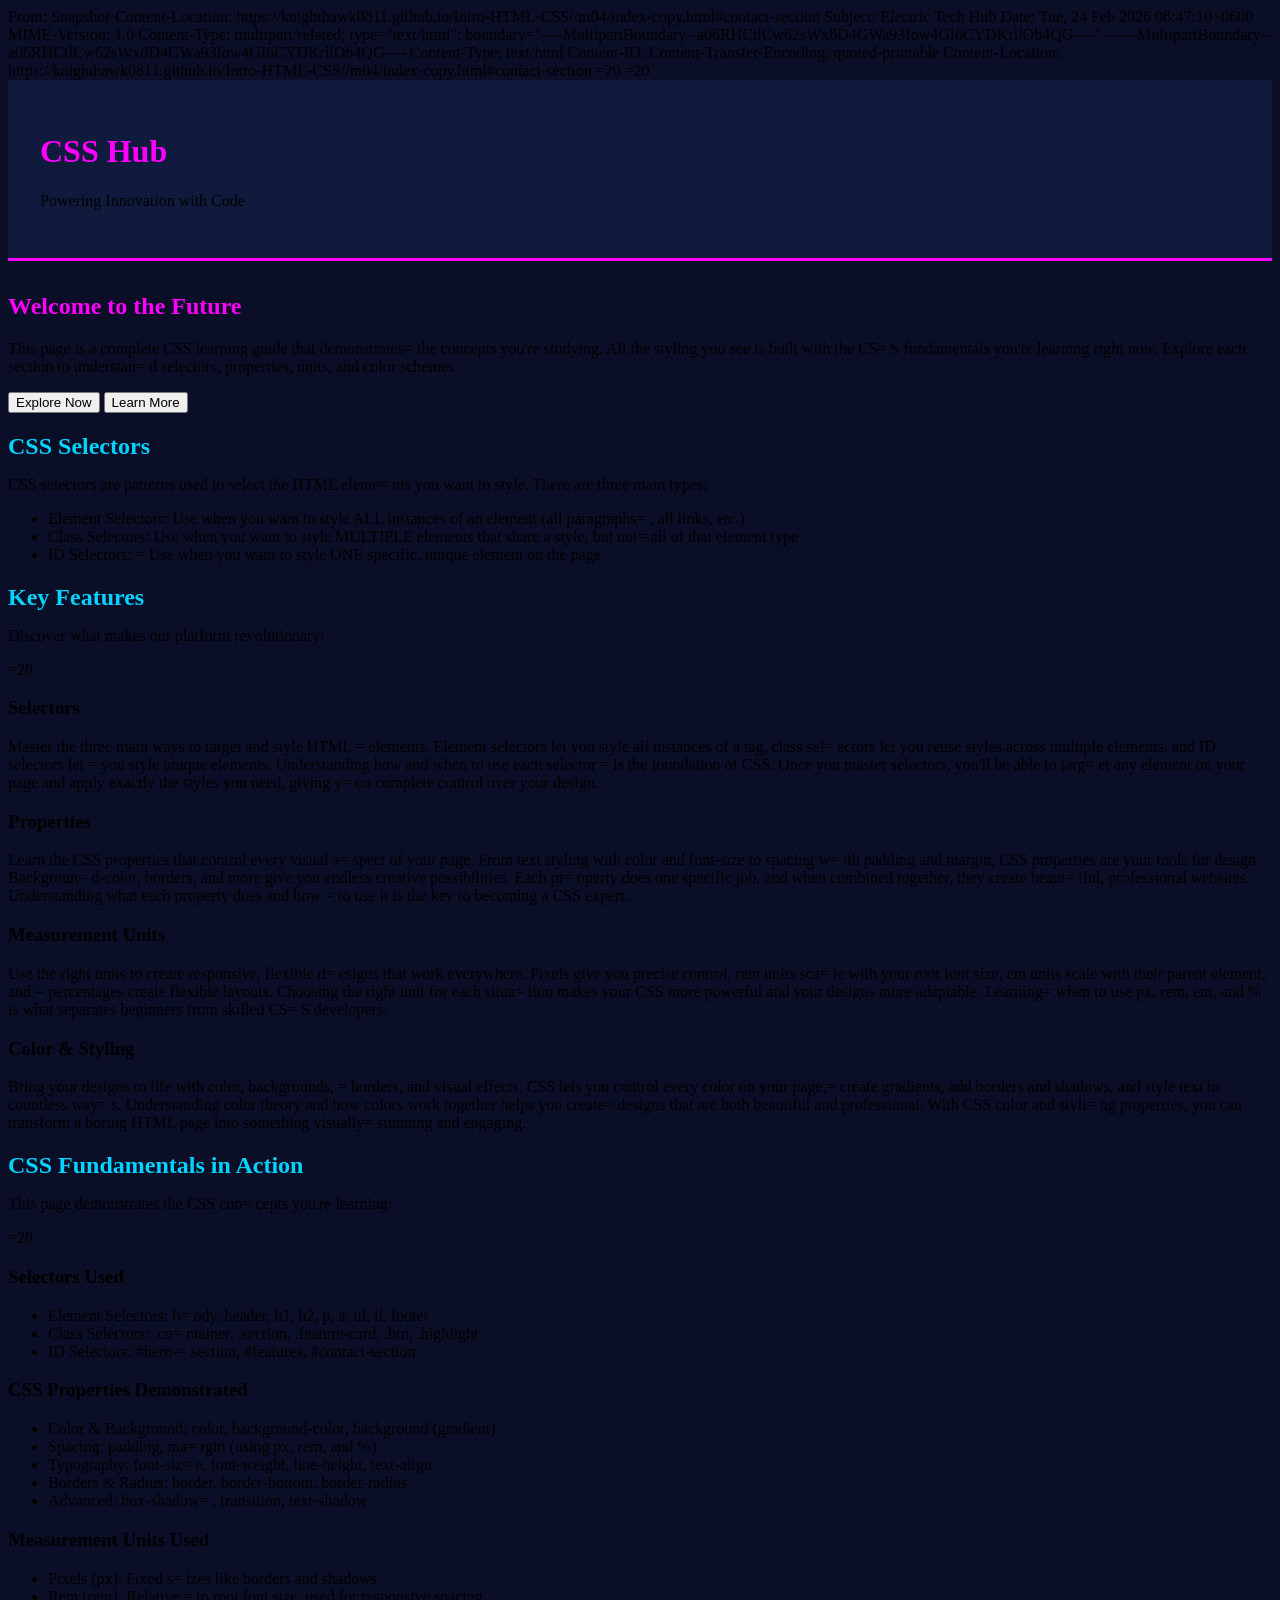
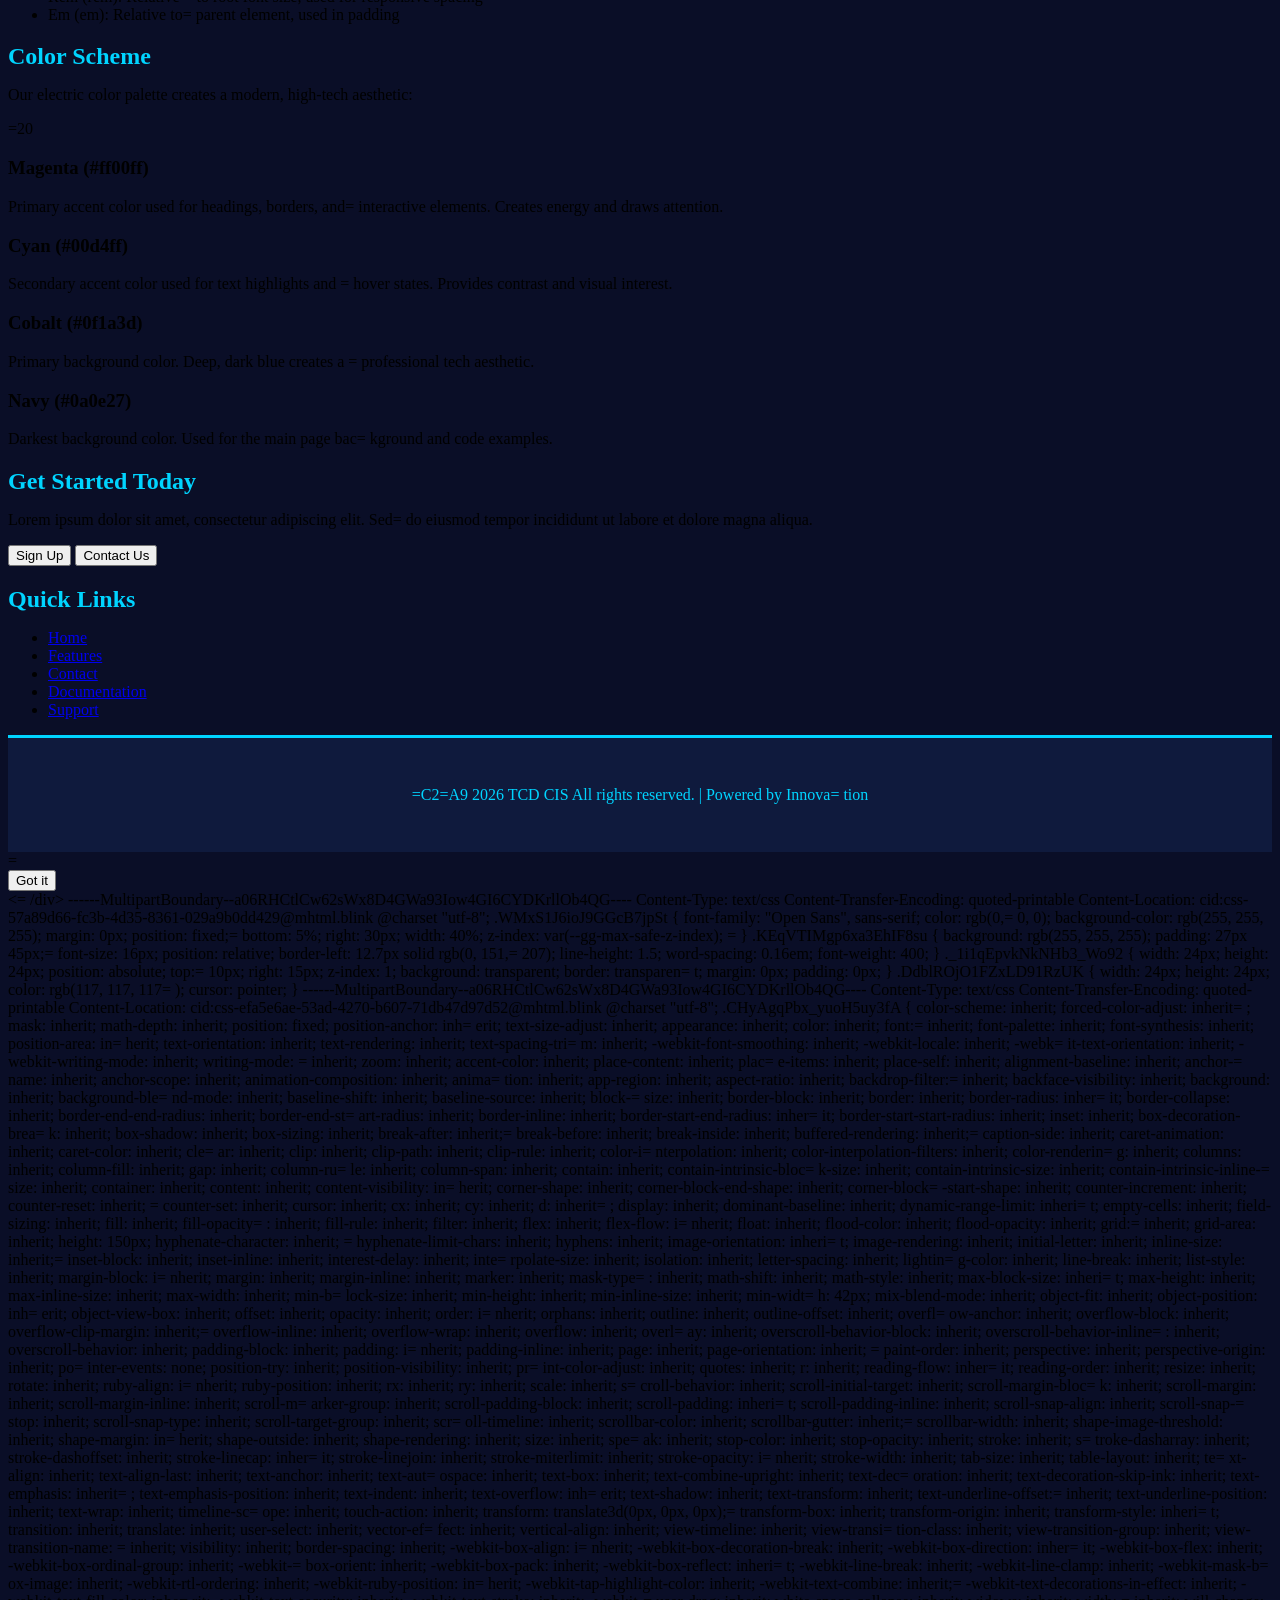
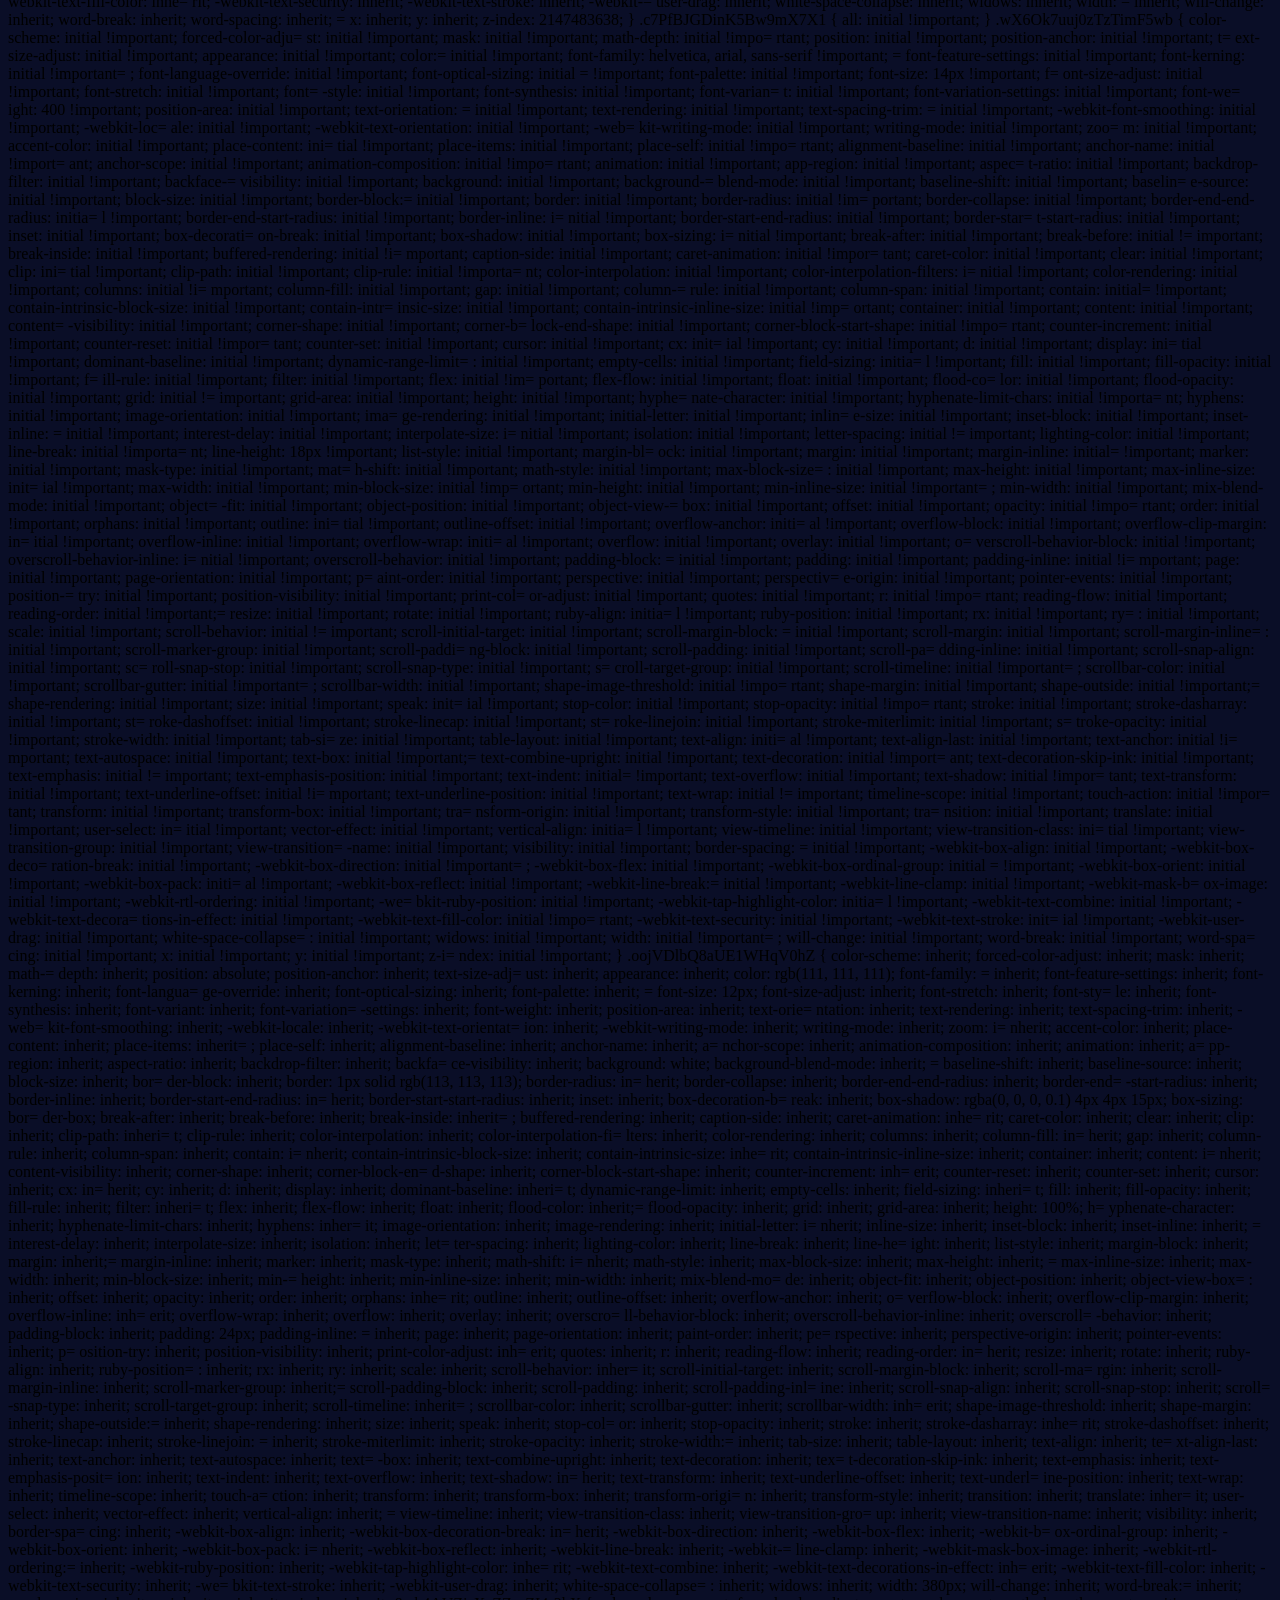
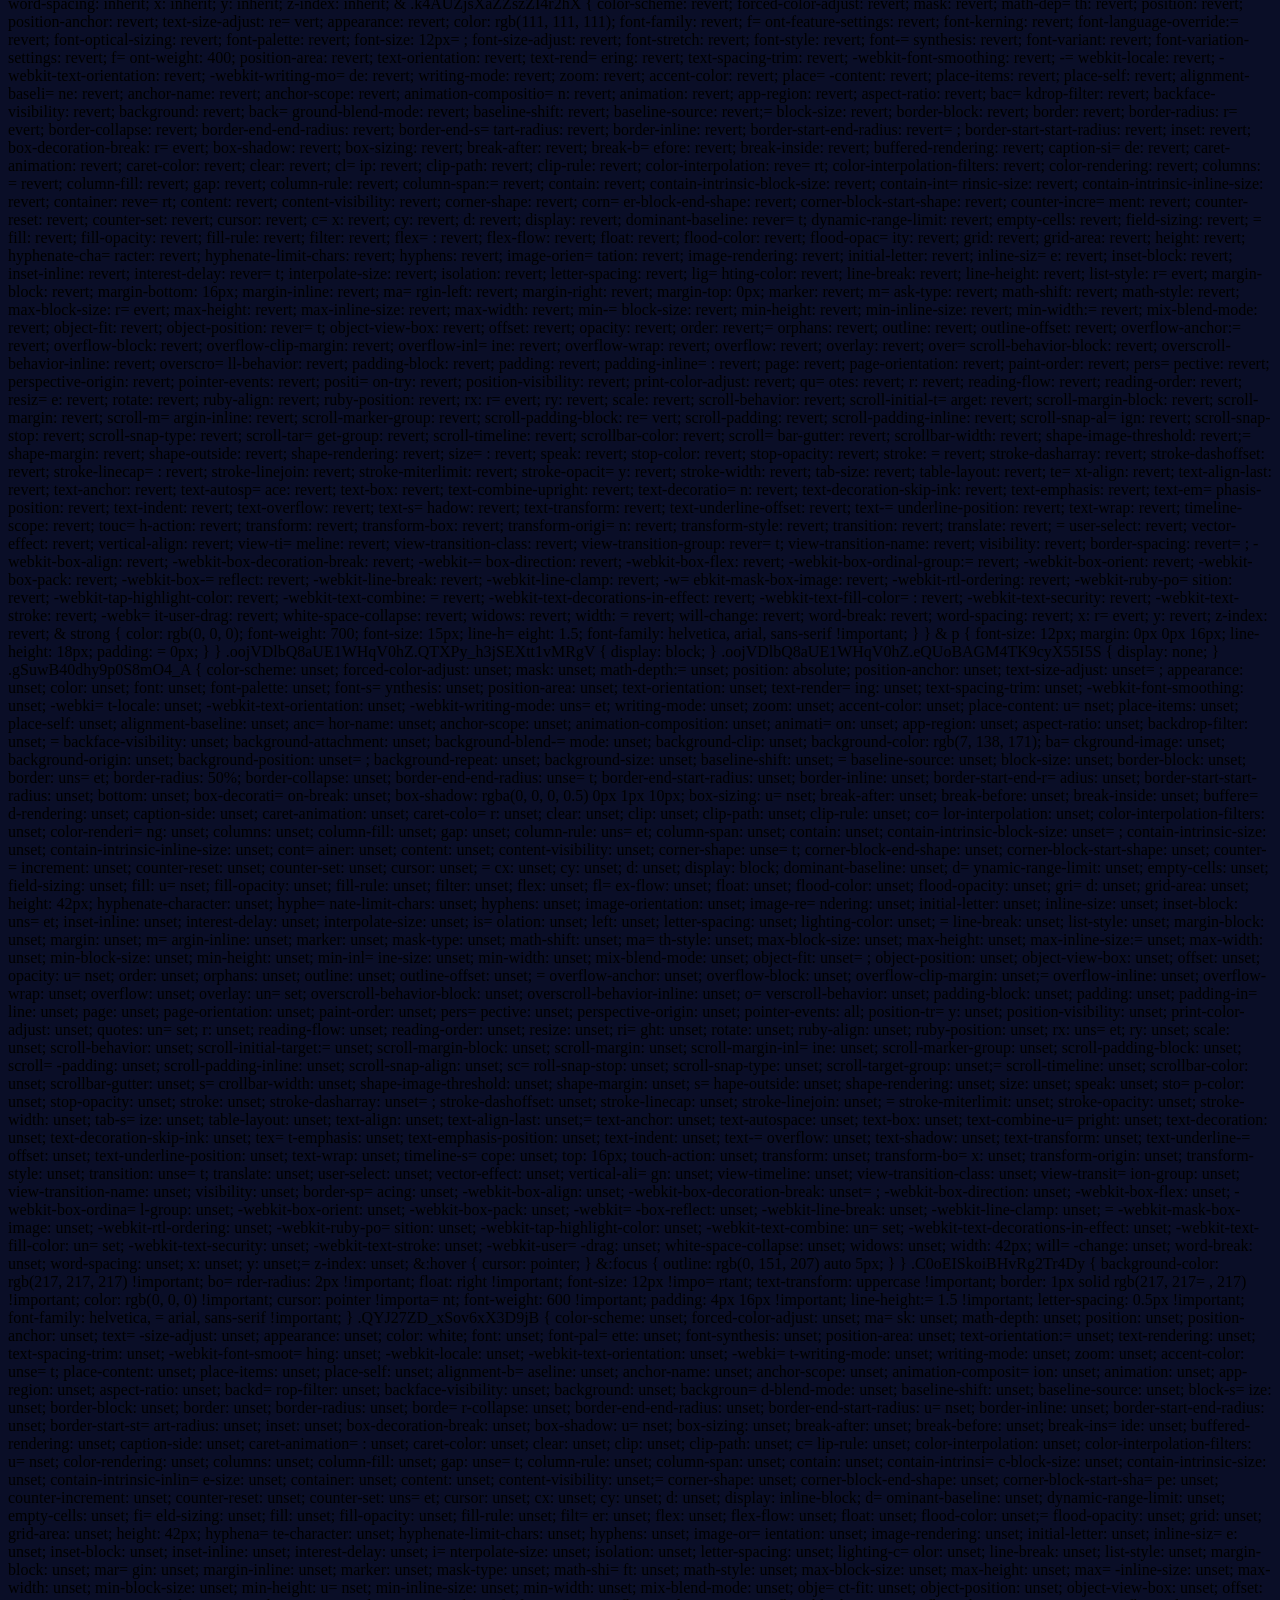
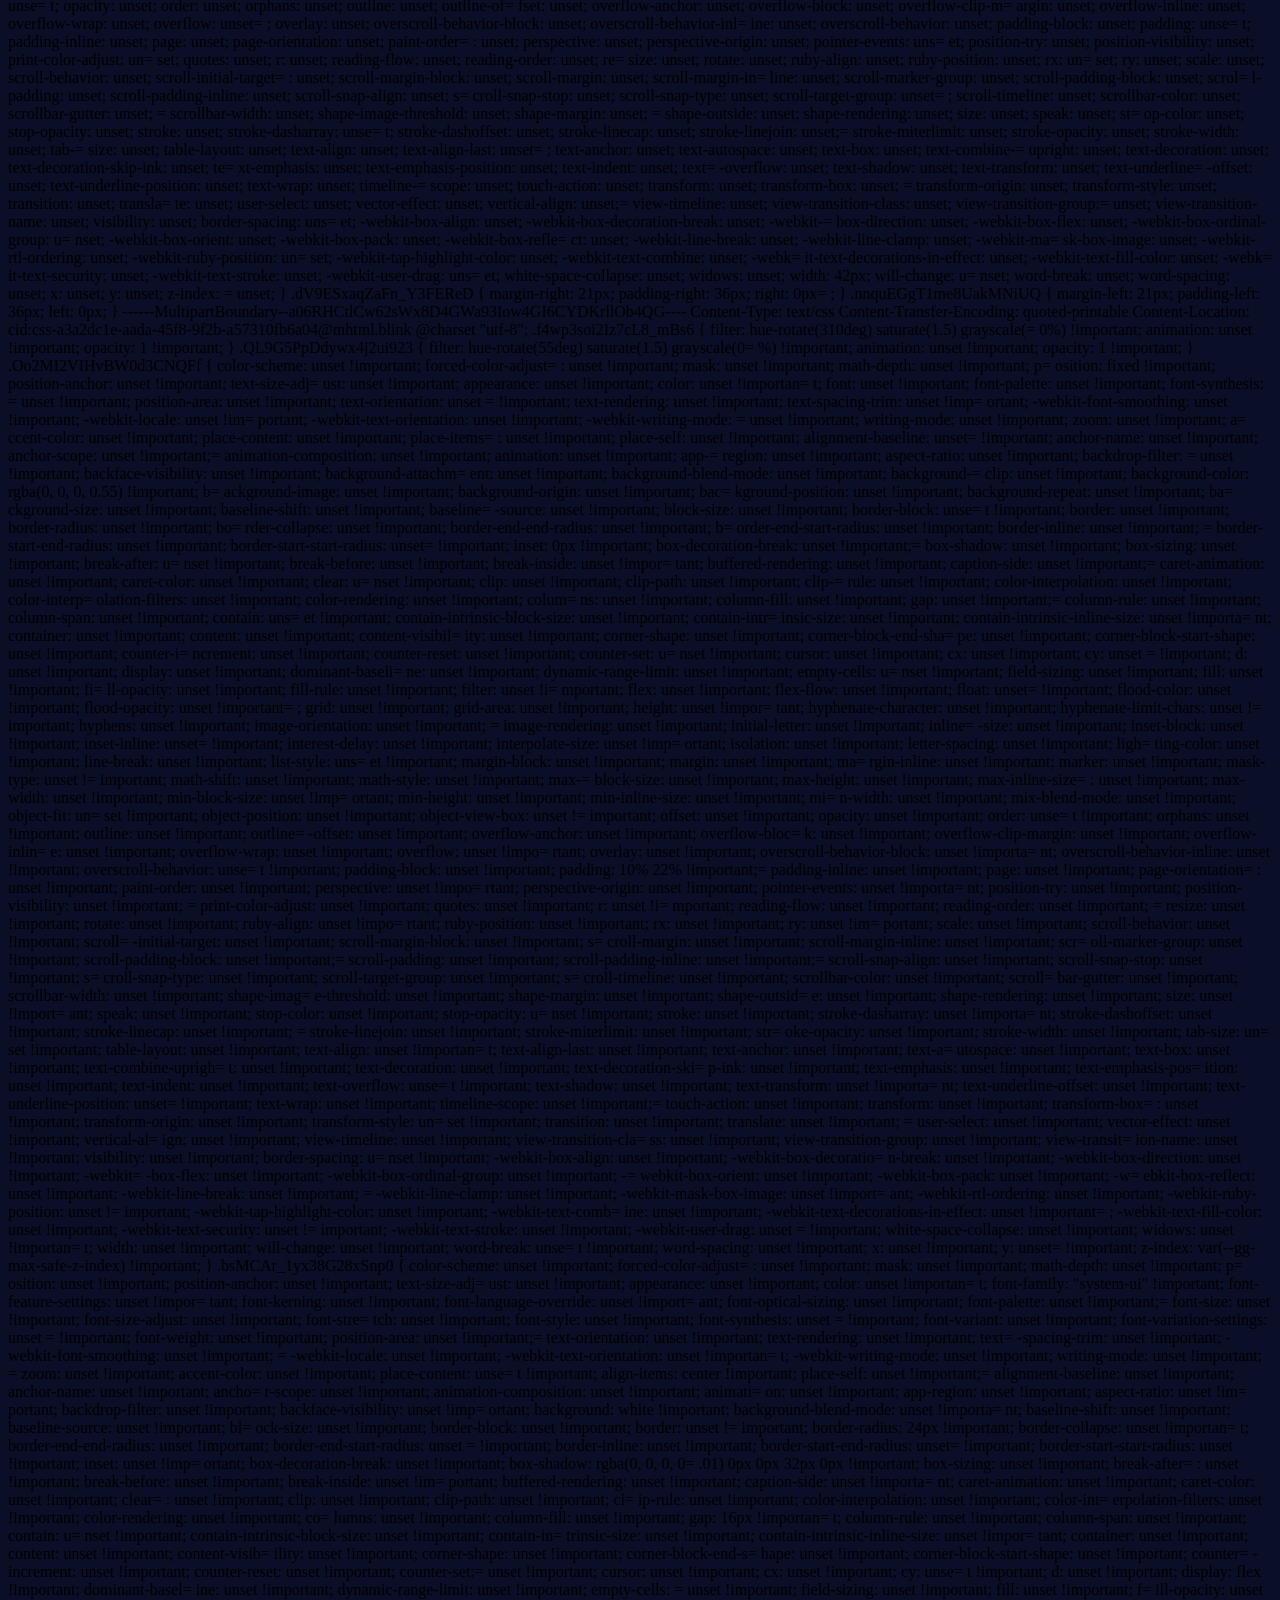
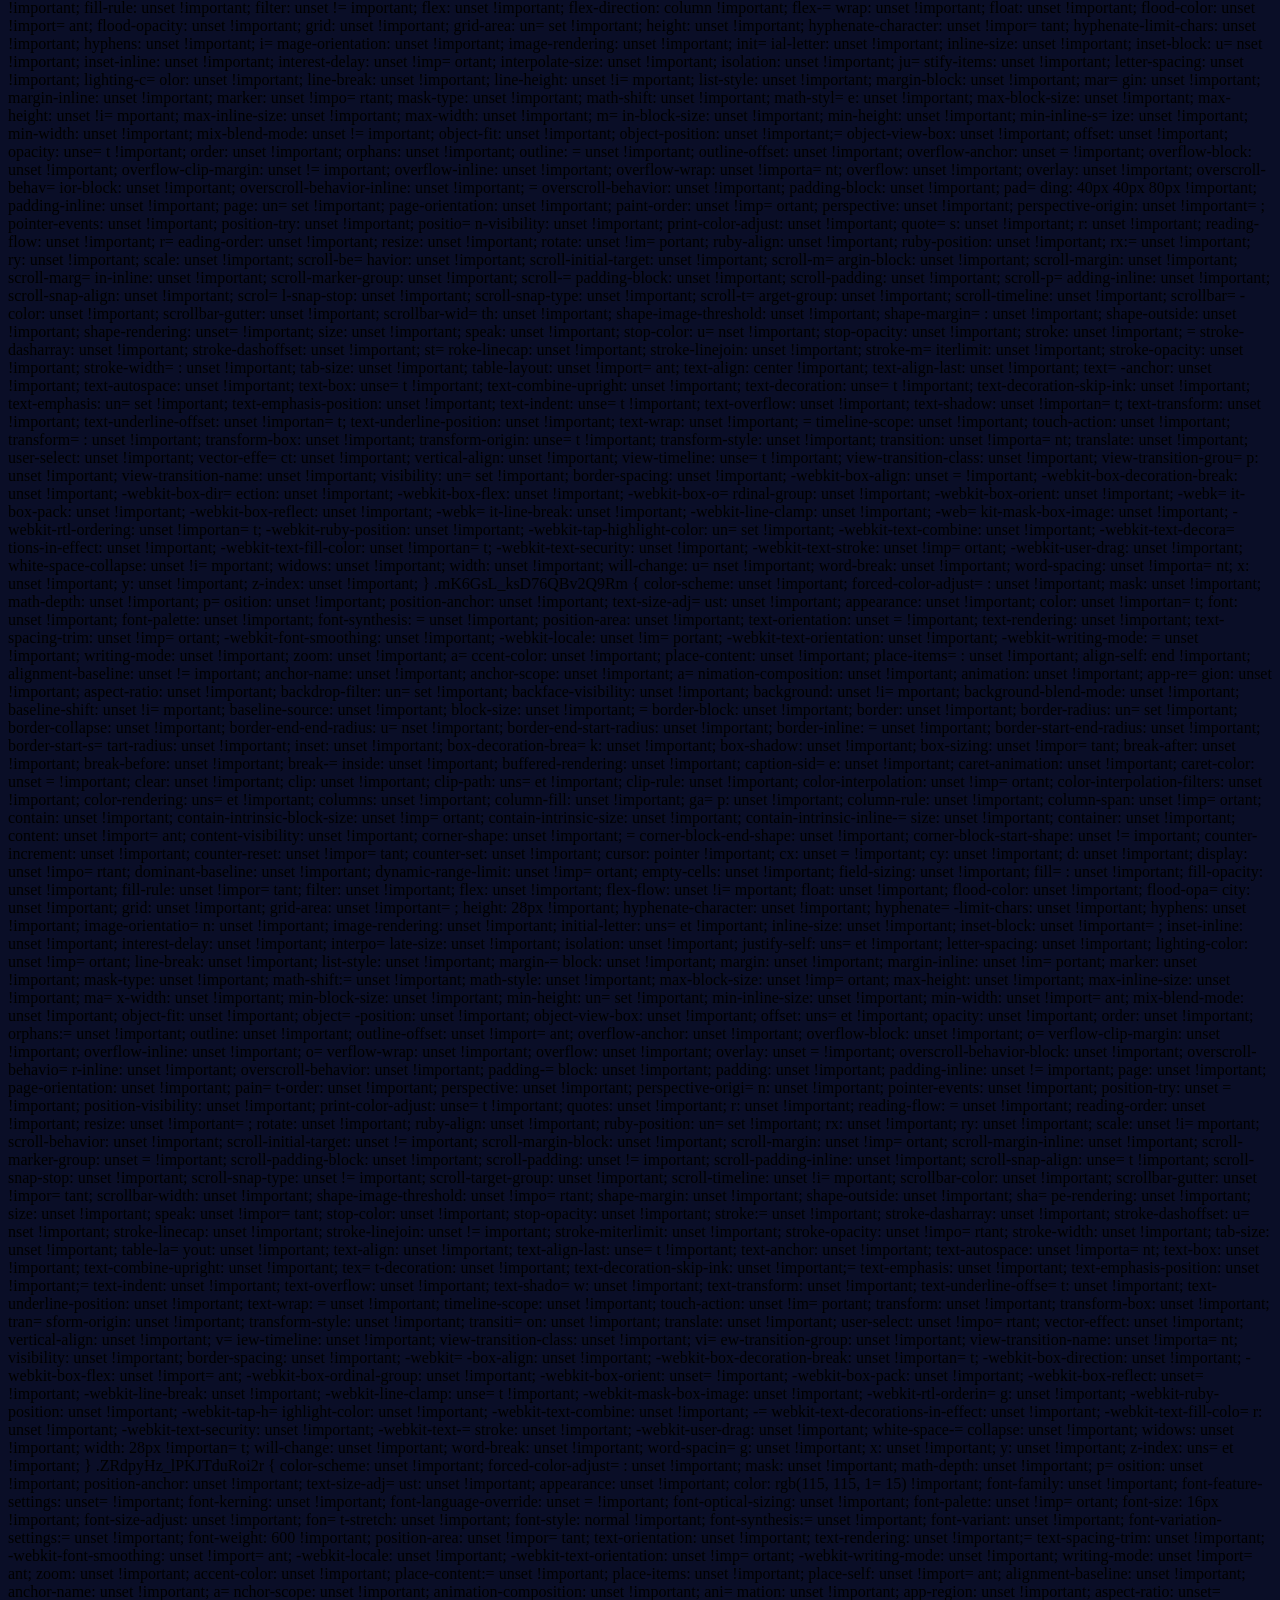
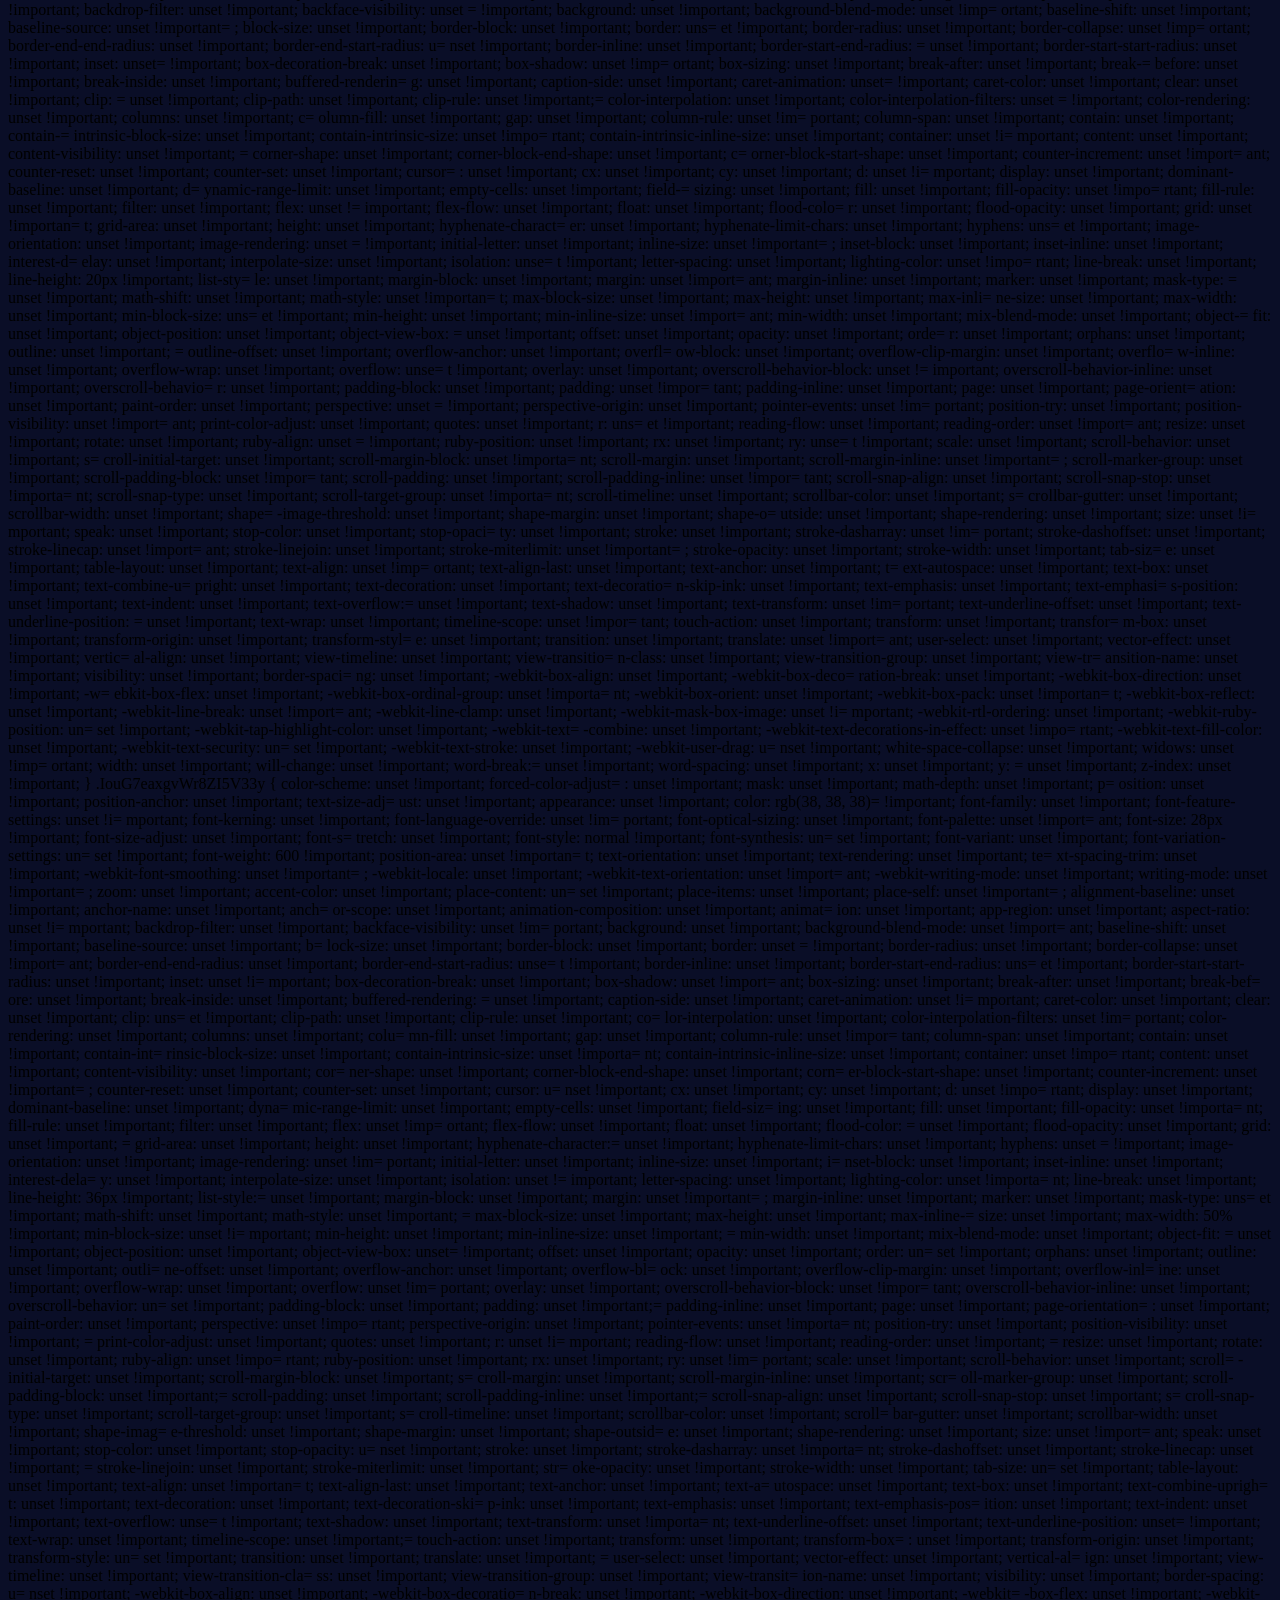
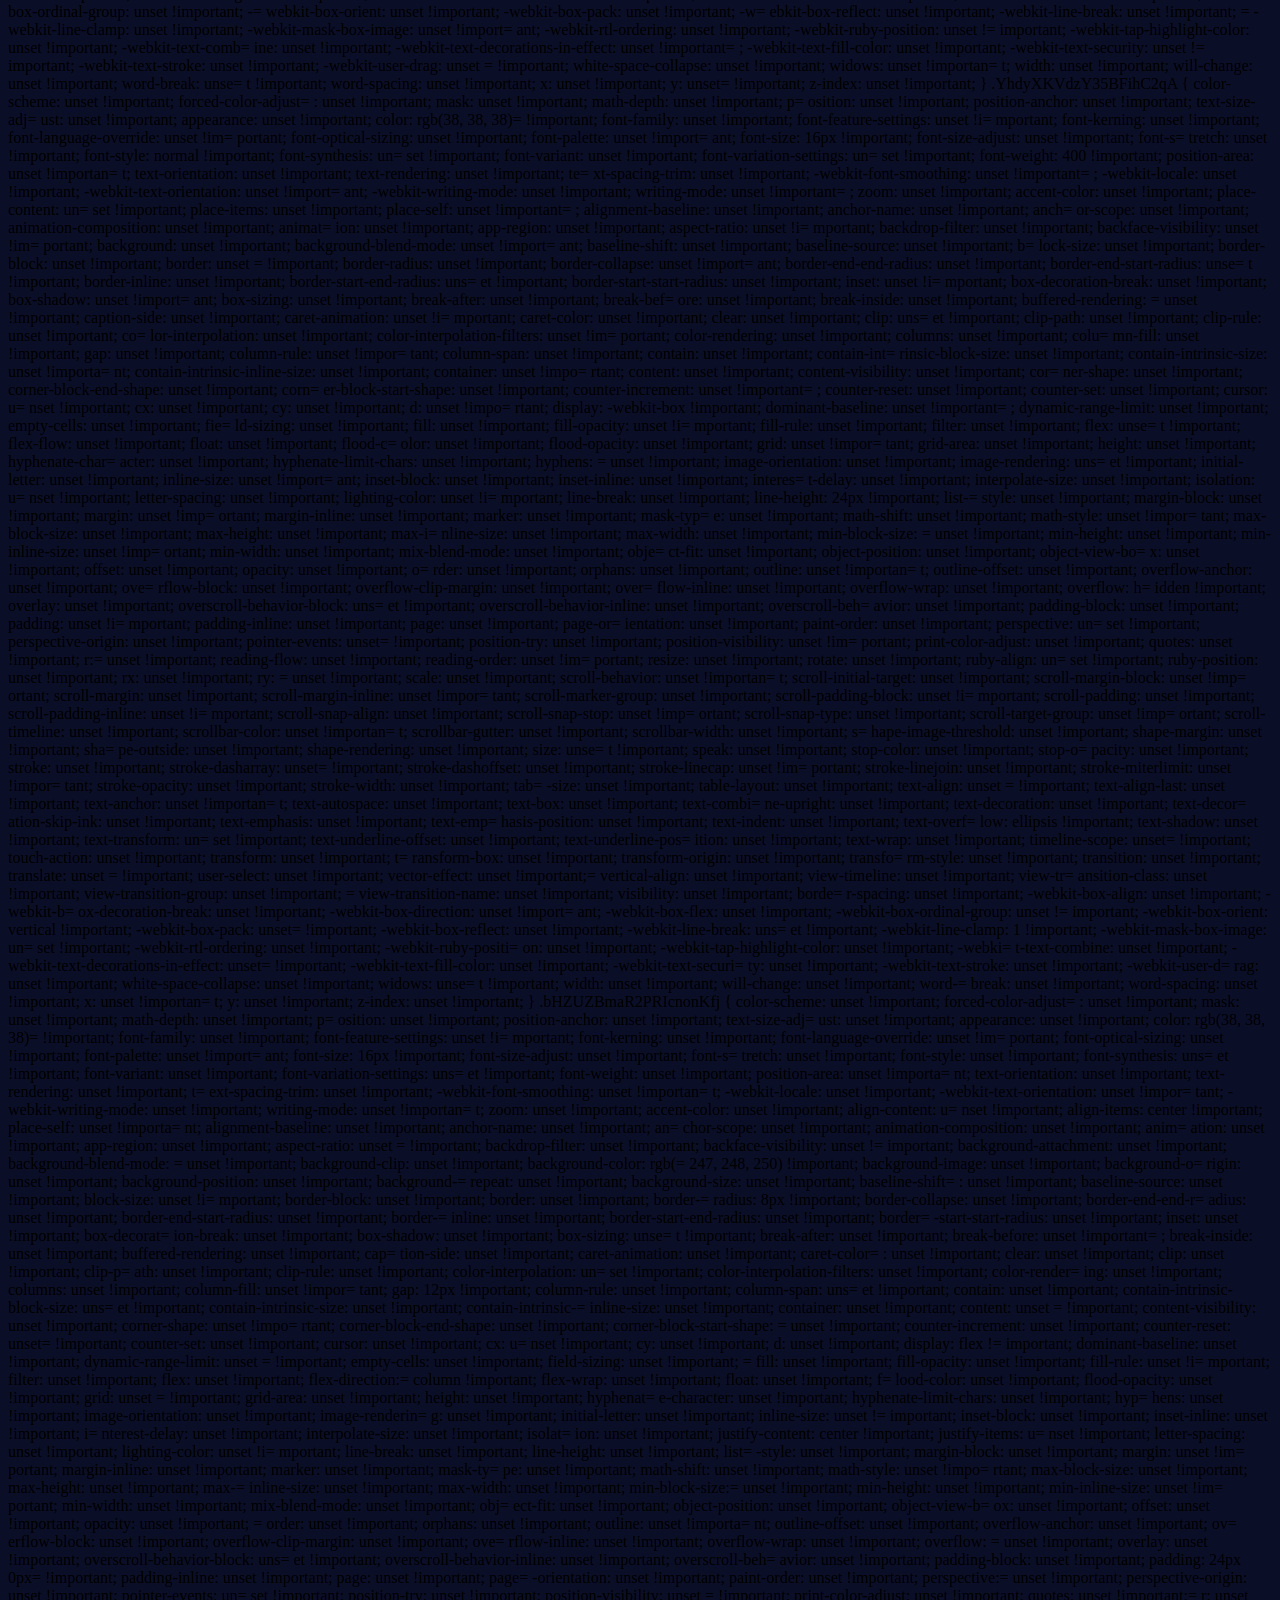
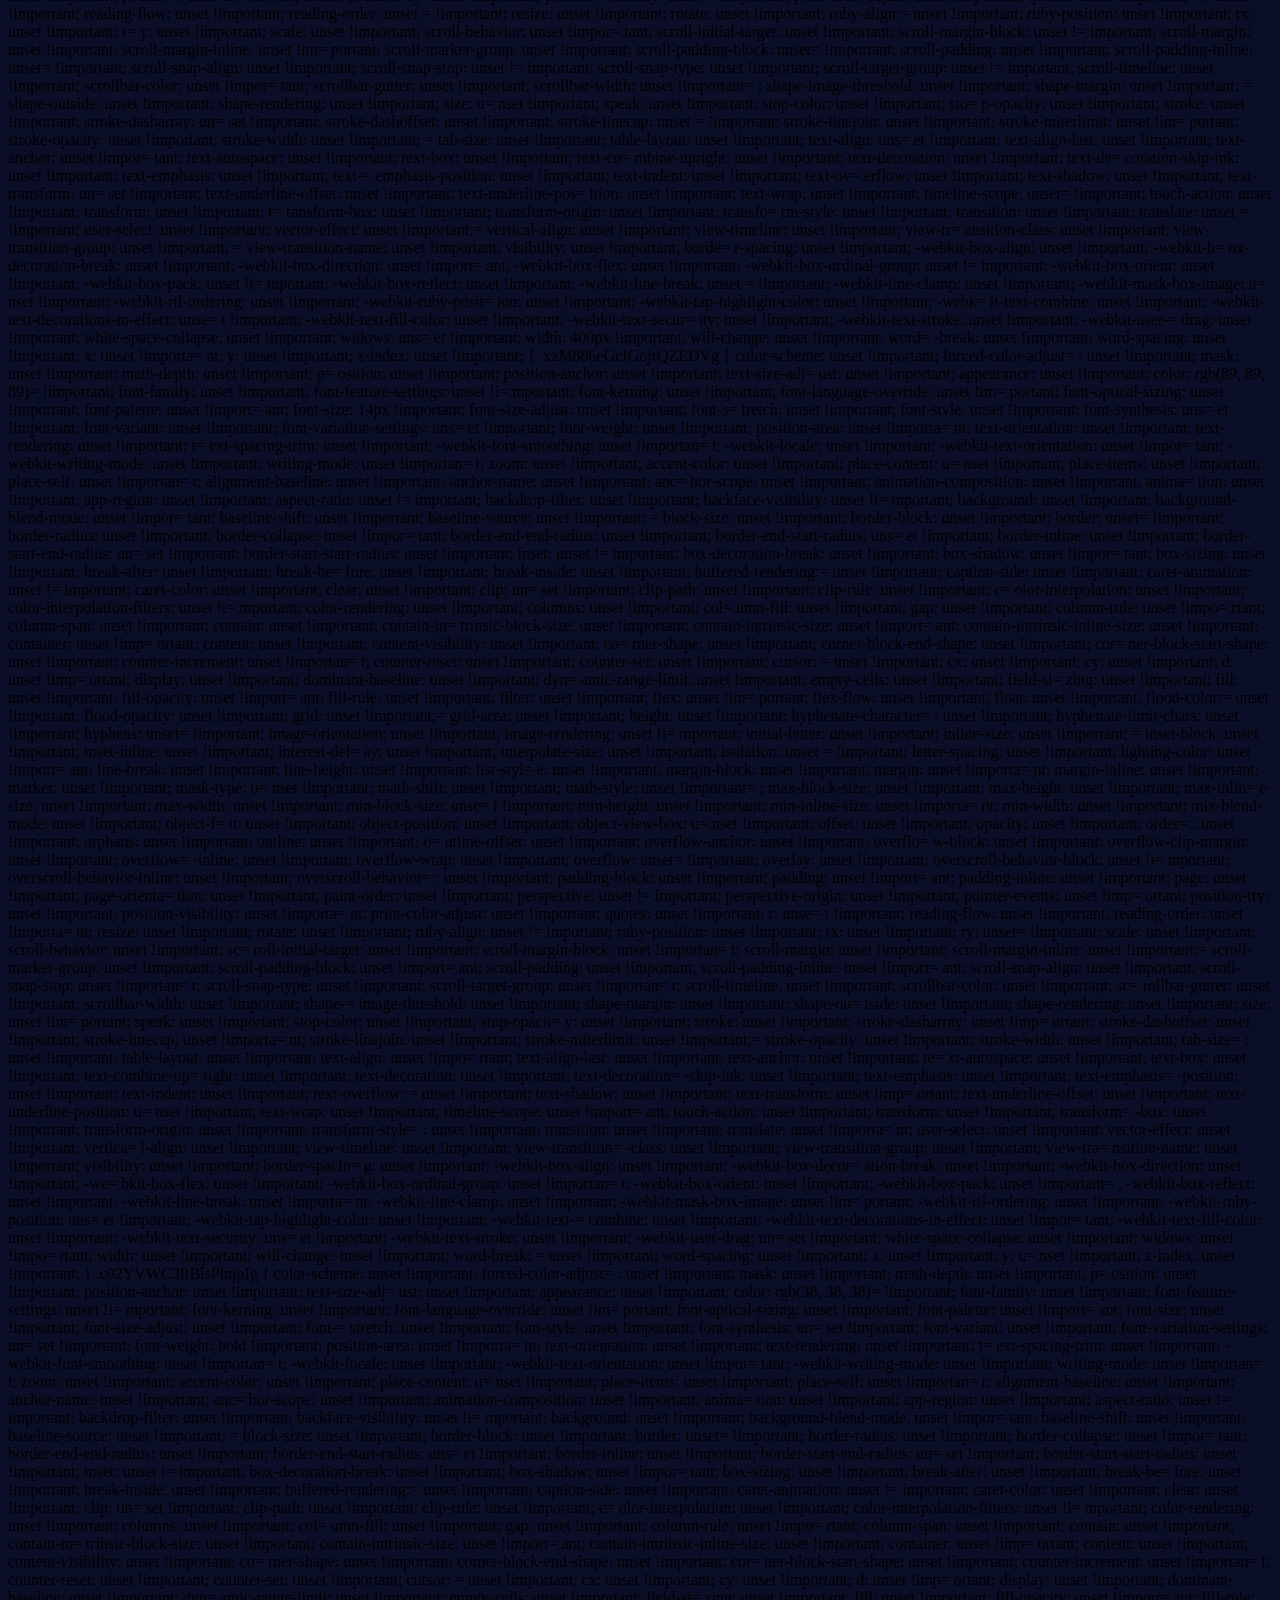
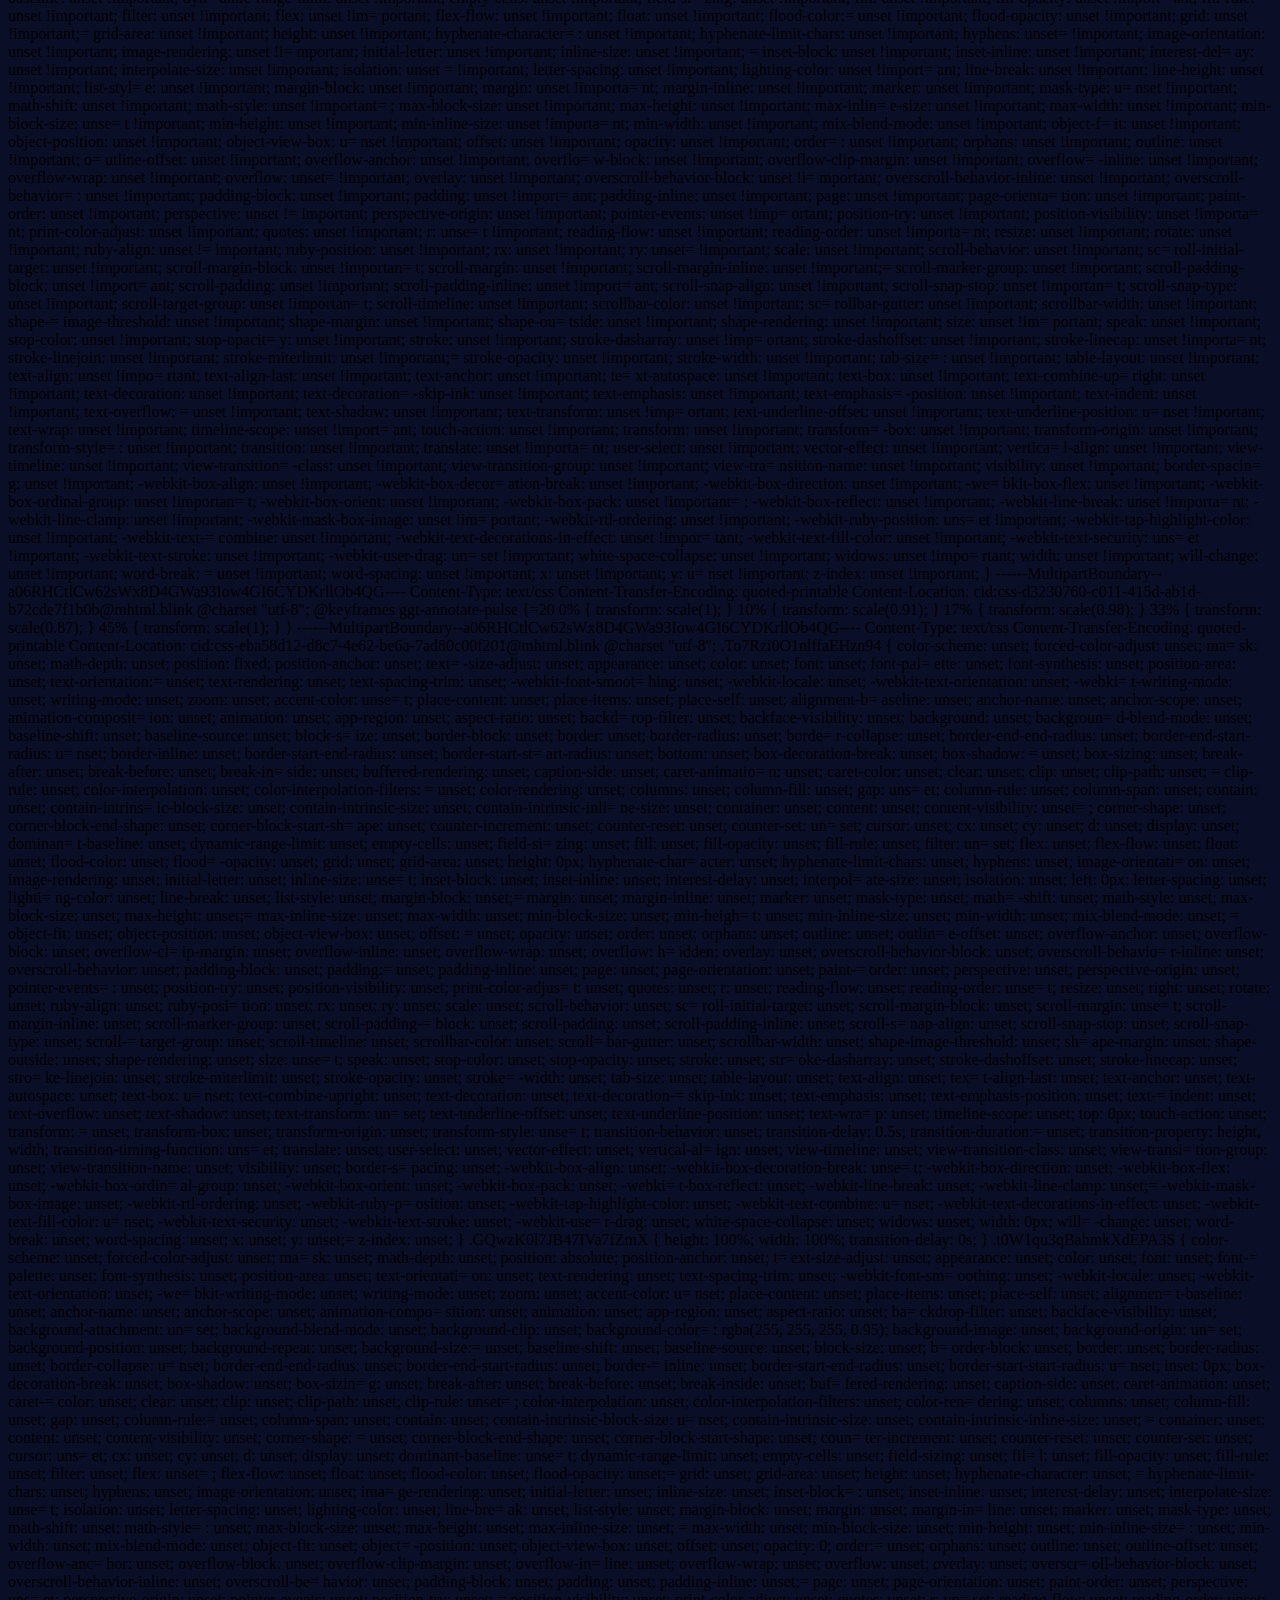
==== lab04/index.html @ 48930e91 "Update and rename Electric Tech Hub.html to index.html" ====
From: <Saved by Blink>
Snapshot-Content-Location: https://knighthawk0811.github.io/Intro-HTML-CSS//m04/index-copy.html#contact-section
Subject: Electric Tech Hub
Date: Tue, 24 Feb 2026 08:47:10 -0600
MIME-Version: 1.0
Content-Type: multipart/related;
	type="text/html";
	boundary="----MultipartBoundary--a06RHCtlCw62sWx8D4GWa93Iow4GI6CYDKrllOb4QG----"


------MultipartBoundary--a06RHCtlCw62sWx8D4GWa93Iow4GI6CYDKrllOb4QG----
Content-Type: text/html
Content-ID: <frame-CB4077D0AD88025F970F110A4180DA61@mhtml.blink>
Content-Transfer-Encoding: quoted-printable
Content-Location: https://knighthawk0811.github.io/Intro-HTML-CSS//m04/index-copy.html#contact-section

<!DOCTYPE html><html lang=3D"en"><head><meta http-equiv=3D"Content-Type" co=
ntent=3D"text/html; charset=3DUTF-8"><link rel=3D"stylesheet" type=3D"text/=
css" href=3D"cid:css-5f63ed71-3ea3-4c07-84de-10c7e1b836a3@mhtml.blink" /><l=
ink rel=3D"stylesheet" type=3D"text/css" href=3D"cid:css-eba58d12-d8c7-4e62=
-be6a-7ad80c00f201@mhtml.blink" /><link rel=3D"stylesheet" type=3D"text/css=
" href=3D"cid:css-d3230760-c011-415d-ab1d-b72cde7f1b0b@mhtml.blink" /><link=
 rel=3D"stylesheet" type=3D"text/css" href=3D"cid:css-a3a2dc1e-aada-45f8-9f=
2b-a57310fb6a04@mhtml.blink" /><link rel=3D"stylesheet" type=3D"text/css" h=
ref=3D"cid:css-efa5e6ae-53ad-4270-b607-71db47d97d52@mhtml.blink" /><link re=
l=3D"stylesheet" type=3D"text/css" href=3D"cid:css-57a89d66-fc3b-4d35-8361-=
029a9b0dd429@mhtml.blink" />
   =20
    <meta name=3D"viewport" content=3D"width=3Ddevice-width, initial-scale=
=3D1.0">
    <title>Electric Tech Hub</title>
   =20
<style>
body {
background-color: #0a0e27;
color: #e0e0e0>
font-family: Arial, sans-serif;
}
header {
background-color: #0f1a3d;
padding: 2rem;
border-bottom: 3px solid #ff00ff;
margin-bottom: 2rem;
}
footer {
background-color: #0f1a3d;
color: #00d4ff;
padding: 2rem;
text-align: center;
border-top: 3px solid #00d4ff;
}
h1 {
color: #ff00ff;
font-size: 2.5rem
margin-bottom: 0.5rem
}
h2 {
color: #00d4ff;
font-size: 1.8rem
margin-top: 2rem;
margin-bottom: 1rem;
padding-bottom: 0.5rem
border-bottom: 2px solid #ff00ff;
}
</style>
</head>
<body>
    <header>
        <div class=3D"container">
            <h1>CSS Hub</h1>
            <p class=3D"cyan-accent">Powering Innovation with Code</p>
        </div>
    </header>

    <main class=3D"container">
        <!-- Hero Section -->
        <section id=3D"hero-section" class=3D"section">
            <h1>Welcome to the Future</h1>
            <p>This page is a complete CSS learning guide that demonstrates=
 the concepts you're studying. All the styling you see is built with the CS=
S fundamentals you're learning right now. Explore each section to understan=
d selectors, properties, units, and color schemes.</p>
            <div class=3D"button-group">
                <button class=3D"btn">Explore Now</button>
                <button class=3D"btn btn-secondary">Learn More</button>
            </div>
        </section>

        <!-- About Section -->
        <section class=3D"section">
            <h2>CSS Selectors</h2>
            <div class=3D"intro-text">
                <p>CSS selectors are patterns used to select the HTML eleme=
nts you want to style. There are three main types:</p>
            </div>
            <ul>
                <li><span class=3D"highlight-magenta">Element Selectors:</s=
pan> Use when you want to style ALL instances of an element (all paragraphs=
, all links, etc.)</li>
                <li><span class=3D"highlight-magenta">Class Selectors:</spa=
n> Use when you want to style MULTIPLE elements that share a style, but not=
 all of that element type</li>
                <li><span class=3D"highlight-magenta">ID Selectors:</span> =
Use when you want to style ONE specific, unique element on the page</li>
            </ul>
        </section>

        <!-- Features Section -->
        <section class=3D"section">
            <h2>Key Features</h2>
            <p>Discover what makes our platform <span class=3D"accent-text"=
>revolutionary</span>:</p>
           =20
            <div class=3D"feature-grid">
                <div class=3D"feature-card">
                    <h3>Selectors</h3>
                    <p>Master the three main ways to target and style HTML =
elements. Element selectors let you style all instances of a tag, class sel=
ectors let you reuse styles across multiple elements, and ID selectors let =
you style unique elements. Understanding how and when to use each selector =
is the foundation of CSS. Once you master selectors, you'll be able to targ=
et any element on your page and apply exactly the styles you need, giving y=
ou complete control over your design.</p>
                </div>
                <div class=3D"feature-card">
                    <h3>Properties</h3>
                    <p>Learn the CSS properties that control every visual a=
spect of your page. From text styling with color and font-size to spacing w=
ith padding and margin, CSS properties are your tools for design. Backgroun=
d-color, borders, and more give you endless creative possibilities. Each pr=
operty does one specific job, and when combined together, they create beaut=
iful, professional websites. Understanding what each property does and how =
to use it is the key to becoming a CSS expert.</p>
                </div>
                <div class=3D"feature-card">
                    <h3>Measurement Units</h3>
                    <p>Use the right units to create responsive, flexible d=
esigns that work everywhere. Pixels give you precise control, rem units sca=
le with your root font size, em units scale with their parent element, and =
percentages create flexible layouts. Choosing the right unit for each situa=
tion makes your CSS more powerful and your designs more adaptable. Learning=
 when to use px, rem, em, and % is what separates beginners from skilled CS=
S developers.</p>
                </div>
                <div class=3D"feature-card">
                    <h3>Color &amp; Styling</h3>
                    <p>Bring your designs to life with color, backgrounds, =
borders, and visual effects. CSS lets you control every color on your page,=
 create gradients, add borders and shadows, and style text in countless way=
s. Understanding color theory and how colors work together helps you create=
 designs that are both beautiful and professional. With CSS color and styli=
ng properties, you can transform a boring HTML page into something visually=
 stunning and engaging.</p>
                </div>
            </div>
        </section>

        <!-- CSS Concepts Section -->
        <section class=3D"section">
            <h2>CSS Fundamentals in Action</h2>
            <p>This page demonstrates the <span class=3D"highlight">CSS con=
cepts</span> you're learning:</p>
           =20
            <h3>Selectors Used</h3>
            <ul>
                <li><span class=3D"cyan-accent">Element Selectors:</span> b=
ody, header, h1, h2, p, a, ul, li, footer</li>
                <li><span class=3D"cyan-accent">Class Selectors:</span> .co=
ntainer, .section, .feature-card, .btn, .highlight</li>
                <li><span class=3D"cyan-accent">ID Selectors:</span> #hero-=
section, #features, #contact-section</li>
            </ul>

            <h3>CSS Properties Demonstrated</h3>
            <ul>
                <li><span class=3D"accent-text">Color &amp; Background:</sp=
an> color, background-color, background (gradient)</li>
                <li><span class=3D"accent-text">Spacing:</span> padding, ma=
rgin (using px, rem, and %)</li>
                <li><span class=3D"accent-text">Typography:</span> font-siz=
e, font-weight, line-height, text-align</li>
                <li><span class=3D"accent-text">Borders &amp; Radius:</span=
> border, border-bottom, border-radius</li>
                <li><span class=3D"accent-text">Advanced:</span> box-shadow=
, transition, text-shadow</li>
            </ul>

            <h3>Measurement Units Used</h3>
            <ul>
                <li><span class=3D"cyan-accent">Pixels (px):</span> Fixed s=
izes like borders and shadows</li>
                <li><span class=3D"cyan-accent">Rem (rem):</span> Relative =
to root font size, used for responsive spacing</li>
                <li><span class=3D"cyan-accent">Em (em):</span> Relative to=
 parent element, used in padding</li>
            </ul>
        </section>

        <!-- Color Palette Section -->
        <section class=3D"section">
            <h2>Color Scheme</h2>
            <p>Our <span class=3D"accent-text">electric color palette</span=
> creates a modern, high-tech aesthetic:</p>
           =20
            <div class=3D"feature-grid">
                <div class=3D"feature-card">
                    <h3 style=3D"color: #ff00ff;">Magenta (#ff00ff)</h3>
                    <p>Primary accent color used for headings, borders, and=
 interactive elements. Creates energy and draws attention.</p>
                </div>
                <div class=3D"feature-card">
                    <h3 style=3D"color: #00d4ff;">Cyan (#00d4ff)</h3>
                    <p>Secondary accent color used for text highlights and =
hover states. Provides contrast and visual interest.</p>
                </div>
                <div class=3D"feature-card">
                    <h3 style=3D"color: #0f1a3d;">Cobalt (#0f1a3d)</h3>
                    <p>Primary background color. Deep, dark blue creates a =
professional tech aesthetic.</p>
                </div>
                <div class=3D"feature-card">
                    <h3 style=3D"color: #0a0e27;">Navy (#0a0e27)</h3>
                    <p>Darkest background color. Used for the main page bac=
kground and code examples.</p>
                </div>
            </div>
        </section>

        <!-- Contact Section -->
        <section id=3D"contact-section" class=3D"section">
            <h2>Get Started Today</h2>
            <p>Lorem ipsum dolor sit amet, consectetur adipiscing elit. Sed=
 do eiusmod tempor incididunt ut labore et dolore magna aliqua.</p>
            <div class=3D"button-group">
                <button class=3D"btn">Sign Up</button>
                <button class=3D"btn btn-secondary">Contact Us</button>
            </div>
        </section>

        <!-- Navigation Example -->
        <section class=3D"section">
            <h2>Quick Links</h2>
            <nav>
                <ul>
                    <li><a href=3D"https://knighthawk0811.github.io/Intro-H=
TML-CSS//m04/index-copy.html#hero-section">Home</a></li>
                    <li><a href=3D"https://knighthawk0811.github.io/Intro-H=
TML-CSS//m04/index-copy.html#features">Features</a></li>
                    <li><a href=3D"https://knighthawk0811.github.io/Intro-H=
TML-CSS//m04/index-copy.html#contact-section">Contact</a></li>
                    <li><a href=3D"https://knighthawk0811.github.io/Intro-H=
TML-CSS//m04/index-copy.html#">Documentation</a></li>
                    <li><a href=3D"https://knighthawk0811.github.io/Intro-H=
TML-CSS//m04/index-copy.html#">Support</a></li>
                </ul>
            </nav>
        </section>
    </main>

    <footer>
        <div class=3D"container">
            <p>=C2=A9 2026 TCD CIS All rights reserved. | Powered by Innova=
tion</p>
        </div>
    </footer>


<div data-gg-announcements-anchor=3D"true" style=3D"z-index: 2147483645; po=
sition: relative; display: block; height: 0px; min-height: 0px; width: 0px;=
 min-width: 0px; margin: 0px; padding: 0px; border: 0px;"><div class=3D"To7=
Rzi0O1nlffaEHzn94 VrTDXRtVFtBycLTZbRR8" style=3D"display: none;"><div class=
=3D"t0W1qu3qBahmkXdEPA3S" aria-hidden=3D"true" style=3D"opacity: 0;"></div>=
<div tabindex=3D"0" aria-hidden=3D"true"></div><div class=3D"qit3QTAcJj8MDb=
tOxkD1" role=3D"alertdialog" aria-describedby=3D"gg-chat-announcement-conte=
nt" aria-modal=3D"true"><div id=3D"gg-chat-announcement-content" class=3D"S=
CPAMof7dbuKMcfsDeU4"></div><div class=3D"K64G9NQMNxCmZCnhhfbq"><button clas=
s=3D"hFr78obMHMXgwzeU7qJy">Got it</button></div></div><div tabindex=3D"0" a=
ria-hidden=3D"true"></div></div></div><div id=3D"aa4d7063-fc82-4229-8141-da=
a48fe826cc" data-gg-privacy-banner-anchor=3D"true" style=3D"z-index: 214748=
3645; position: relative; display: block; height: 0px; min-height: 0px; wid=
th: 0px; min-width: 0px; margin: 0px; padding: 0px; border: 0px;"></div><di=
v data-gg-beacon-banner-anchor=3D"true" style=3D"position: relative; height=
: 0px; min-height: 0px; width: 0px; min-width: 0px; margin: 0px; padding: 0=
px; border: 0px; --gg-max-safe-z-index: 2147483645; z-index: 2147483645;"><=
/div></body></html>
------MultipartBoundary--a06RHCtlCw62sWx8D4GWa93Iow4GI6CYDKrllOb4QG----
Content-Type: text/css
Content-Transfer-Encoding: quoted-printable
Content-Location: cid:css-57a89d66-fc3b-4d35-8361-029a9b0dd429@mhtml.blink

@charset "utf-8";

.WMxS1J6ioJ9GGcB7jpSt { font-family: "Open Sans", sans-serif; color: rgb(0,=
 0, 0); background-color: rgb(255, 255, 255); margin: 0px; position: fixed;=
 bottom: 5%; right: 30px; width: 40%; z-index: var(--gg-max-safe-z-index); =
}

.KEqVTIMgp6xa3EhIF8su { background: rgb(255, 255, 255); padding: 27px 45px;=
 font-size: 16px; position: relative; border-left: 12.7px solid rgb(0, 151,=
 207); line-height: 1.5; word-spacing: 0.16em; font-weight: 400; }

._1i1qEpvkNkNHb3_Wo92 { width: 24px; height: 24px; position: absolute; top:=
 10px; right: 15px; z-index: 1; background: transparent; border: transparen=
t; margin: 0px; padding: 0px; }

.DdblROjO1FZxLD91RzUK { width: 24px; height: 24px; color: rgb(117, 117, 117=
); cursor: pointer; }
------MultipartBoundary--a06RHCtlCw62sWx8D4GWa93Iow4GI6CYDKrllOb4QG----
Content-Type: text/css
Content-Transfer-Encoding: quoted-printable
Content-Location: cid:css-efa5e6ae-53ad-4270-b607-71db47d97d52@mhtml.blink

@charset "utf-8";

.CHyAgqPbx_yuoH5uy3fA { color-scheme: inherit; forced-color-adjust: inherit=
; mask: inherit; math-depth: inherit; position: fixed; position-anchor: inh=
erit; text-size-adjust: inherit; appearance: inherit; color: inherit; font:=
 inherit; font-palette: inherit; font-synthesis: inherit; position-area: in=
herit; text-orientation: inherit; text-rendering: inherit; text-spacing-tri=
m: inherit; -webkit-font-smoothing: inherit; -webkit-locale: inherit; -webk=
it-text-orientation: inherit; -webkit-writing-mode: inherit; writing-mode: =
inherit; zoom: inherit; accent-color: inherit; place-content: inherit; plac=
e-items: inherit; place-self: inherit; alignment-baseline: inherit; anchor-=
name: inherit; anchor-scope: inherit; animation-composition: inherit; anima=
tion: inherit; app-region: inherit; aspect-ratio: inherit; backdrop-filter:=
 inherit; backface-visibility: inherit; background: inherit; background-ble=
nd-mode: inherit; baseline-shift: inherit; baseline-source: inherit; block-=
size: inherit; border-block: inherit; border: inherit; border-radius: inher=
it; border-collapse: inherit; border-end-end-radius: inherit; border-end-st=
art-radius: inherit; border-inline: inherit; border-start-end-radius: inher=
it; border-start-start-radius: inherit; inset: inherit; box-decoration-brea=
k: inherit; box-shadow: inherit; box-sizing: inherit; break-after: inherit;=
 break-before: inherit; break-inside: inherit; buffered-rendering: inherit;=
 caption-side: inherit; caret-animation: inherit; caret-color: inherit; cle=
ar: inherit; clip: inherit; clip-path: inherit; clip-rule: inherit; color-i=
nterpolation: inherit; color-interpolation-filters: inherit; color-renderin=
g: inherit; columns: inherit; column-fill: inherit; gap: inherit; column-ru=
le: inherit; column-span: inherit; contain: inherit; contain-intrinsic-bloc=
k-size: inherit; contain-intrinsic-size: inherit; contain-intrinsic-inline-=
size: inherit; container: inherit; content: inherit; content-visibility: in=
herit; corner-shape: inherit; corner-block-end-shape: inherit; corner-block=
-start-shape: inherit; counter-increment: inherit; counter-reset: inherit; =
counter-set: inherit; cursor: inherit; cx: inherit; cy: inherit; d: inherit=
; display: inherit; dominant-baseline: inherit; dynamic-range-limit: inheri=
t; empty-cells: inherit; field-sizing: inherit; fill: inherit; fill-opacity=
: inherit; fill-rule: inherit; filter: inherit; flex: inherit; flex-flow: i=
nherit; float: inherit; flood-color: inherit; flood-opacity: inherit; grid:=
 inherit; grid-area: inherit; height: 150px; hyphenate-character: inherit; =
hyphenate-limit-chars: inherit; hyphens: inherit; image-orientation: inheri=
t; image-rendering: inherit; initial-letter: inherit; inline-size: inherit;=
 inset-block: inherit; inset-inline: inherit; interest-delay: inherit; inte=
rpolate-size: inherit; isolation: inherit; letter-spacing: inherit; lightin=
g-color: inherit; line-break: inherit; list-style: inherit; margin-block: i=
nherit; margin: inherit; margin-inline: inherit; marker: inherit; mask-type=
: inherit; math-shift: inherit; math-style: inherit; max-block-size: inheri=
t; max-height: inherit; max-inline-size: inherit; max-width: inherit; min-b=
lock-size: inherit; min-height: inherit; min-inline-size: inherit; min-widt=
h: 42px; mix-blend-mode: inherit; object-fit: inherit; object-position: inh=
erit; object-view-box: inherit; offset: inherit; opacity: inherit; order: i=
nherit; orphans: inherit; outline: inherit; outline-offset: inherit; overfl=
ow-anchor: inherit; overflow-block: inherit; overflow-clip-margin: inherit;=
 overflow-inline: inherit; overflow-wrap: inherit; overflow: inherit; overl=
ay: inherit; overscroll-behavior-block: inherit; overscroll-behavior-inline=
: inherit; overscroll-behavior: inherit; padding-block: inherit; padding: i=
nherit; padding-inline: inherit; page: inherit; page-orientation: inherit; =
paint-order: inherit; perspective: inherit; perspective-origin: inherit; po=
inter-events: none; position-try: inherit; position-visibility: inherit; pr=
int-color-adjust: inherit; quotes: inherit; r: inherit; reading-flow: inher=
it; reading-order: inherit; resize: inherit; rotate: inherit; ruby-align: i=
nherit; ruby-position: inherit; rx: inherit; ry: inherit; scale: inherit; s=
croll-behavior: inherit; scroll-initial-target: inherit; scroll-margin-bloc=
k: inherit; scroll-margin: inherit; scroll-margin-inline: inherit; scroll-m=
arker-group: inherit; scroll-padding-block: inherit; scroll-padding: inheri=
t; scroll-padding-inline: inherit; scroll-snap-align: inherit; scroll-snap-=
stop: inherit; scroll-snap-type: inherit; scroll-target-group: inherit; scr=
oll-timeline: inherit; scrollbar-color: inherit; scrollbar-gutter: inherit;=
 scrollbar-width: inherit; shape-image-threshold: inherit; shape-margin: in=
herit; shape-outside: inherit; shape-rendering: inherit; size: inherit; spe=
ak: inherit; stop-color: inherit; stop-opacity: inherit; stroke: inherit; s=
troke-dasharray: inherit; stroke-dashoffset: inherit; stroke-linecap: inher=
it; stroke-linejoin: inherit; stroke-miterlimit: inherit; stroke-opacity: i=
nherit; stroke-width: inherit; tab-size: inherit; table-layout: inherit; te=
xt-align: inherit; text-align-last: inherit; text-anchor: inherit; text-aut=
ospace: inherit; text-box: inherit; text-combine-upright: inherit; text-dec=
oration: inherit; text-decoration-skip-ink: inherit; text-emphasis: inherit=
; text-emphasis-position: inherit; text-indent: inherit; text-overflow: inh=
erit; text-shadow: inherit; text-transform: inherit; text-underline-offset:=
 inherit; text-underline-position: inherit; text-wrap: inherit; timeline-sc=
ope: inherit; touch-action: inherit; transform: translate3d(0px, 0px, 0px);=
 transform-box: inherit; transform-origin: inherit; transform-style: inheri=
t; transition: inherit; translate: inherit; user-select: inherit; vector-ef=
fect: inherit; vertical-align: inherit; view-timeline: inherit; view-transi=
tion-class: inherit; view-transition-group: inherit; view-transition-name: =
inherit; visibility: inherit; border-spacing: inherit; -webkit-box-align: i=
nherit; -webkit-box-decoration-break: inherit; -webkit-box-direction: inher=
it; -webkit-box-flex: inherit; -webkit-box-ordinal-group: inherit; -webkit-=
box-orient: inherit; -webkit-box-pack: inherit; -webkit-box-reflect: inheri=
t; -webkit-line-break: inherit; -webkit-line-clamp: inherit; -webkit-mask-b=
ox-image: inherit; -webkit-rtl-ordering: inherit; -webkit-ruby-position: in=
herit; -webkit-tap-highlight-color: inherit; -webkit-text-combine: inherit;=
 -webkit-text-decorations-in-effect: inherit; -webkit-text-fill-color: inhe=
rit; -webkit-text-security: inherit; -webkit-text-stroke: inherit; -webkit-=
user-drag: inherit; white-space-collapse: inherit; widows: inherit; width: =
inherit; will-change: inherit; word-break: inherit; word-spacing: inherit; =
x: inherit; y: inherit; z-index: 2147483638; }

.c7PfBJGDinK5Bw9mX7X1 { all: initial !important; }

.wX6Ok7uuj0zTzTimF5wb { color-scheme: initial !important; forced-color-adju=
st: initial !important; mask: initial !important; math-depth: initial !impo=
rtant; position: initial !important; position-anchor: initial !important; t=
ext-size-adjust: initial !important; appearance: initial !important; color:=
 initial !important; font-family: helvetica, arial, sans-serif !important; =
font-feature-settings: initial !important; font-kerning: initial !important=
; font-language-override: initial !important; font-optical-sizing: initial =
!important; font-palette: initial !important; font-size: 14px !important; f=
ont-size-adjust: initial !important; font-stretch: initial !important; font=
-style: initial !important; font-synthesis: initial !important; font-varian=
t: initial !important; font-variation-settings: initial !important; font-we=
ight: 400 !important; position-area: initial !important; text-orientation: =
initial !important; text-rendering: initial !important; text-spacing-trim: =
initial !important; -webkit-font-smoothing: initial !important; -webkit-loc=
ale: initial !important; -webkit-text-orientation: initial !important; -web=
kit-writing-mode: initial !important; writing-mode: initial !important; zoo=
m: initial !important; accent-color: initial !important; place-content: ini=
tial !important; place-items: initial !important; place-self: initial !impo=
rtant; alignment-baseline: initial !important; anchor-name: initial !import=
ant; anchor-scope: initial !important; animation-composition: initial !impo=
rtant; animation: initial !important; app-region: initial !important; aspec=
t-ratio: initial !important; backdrop-filter: initial !important; backface-=
visibility: initial !important; background: initial !important; background-=
blend-mode: initial !important; baseline-shift: initial !important; baselin=
e-source: initial !important; block-size: initial !important; border-block:=
 initial !important; border: initial !important; border-radius: initial !im=
portant; border-collapse: initial !important; border-end-end-radius: initia=
l !important; border-end-start-radius: initial !important; border-inline: i=
nitial !important; border-start-end-radius: initial !important; border-star=
t-start-radius: initial !important; inset: initial !important; box-decorati=
on-break: initial !important; box-shadow: initial !important; box-sizing: i=
nitial !important; break-after: initial !important; break-before: initial !=
important; break-inside: initial !important; buffered-rendering: initial !i=
mportant; caption-side: initial !important; caret-animation: initial !impor=
tant; caret-color: initial !important; clear: initial !important; clip: ini=
tial !important; clip-path: initial !important; clip-rule: initial !importa=
nt; color-interpolation: initial !important; color-interpolation-filters: i=
nitial !important; color-rendering: initial !important; columns: initial !i=
mportant; column-fill: initial !important; gap: initial !important; column-=
rule: initial !important; column-span: initial !important; contain: initial=
 !important; contain-intrinsic-block-size: initial !important; contain-intr=
insic-size: initial !important; contain-intrinsic-inline-size: initial !imp=
ortant; container: initial !important; content: initial !important; content=
-visibility: initial !important; corner-shape: initial !important; corner-b=
lock-end-shape: initial !important; corner-block-start-shape: initial !impo=
rtant; counter-increment: initial !important; counter-reset: initial !impor=
tant; counter-set: initial !important; cursor: initial !important; cx: init=
ial !important; cy: initial !important; d: initial !important; display: ini=
tial !important; dominant-baseline: initial !important; dynamic-range-limit=
: initial !important; empty-cells: initial !important; field-sizing: initia=
l !important; fill: initial !important; fill-opacity: initial !important; f=
ill-rule: initial !important; filter: initial !important; flex: initial !im=
portant; flex-flow: initial !important; float: initial !important; flood-co=
lor: initial !important; flood-opacity: initial !important; grid: initial !=
important; grid-area: initial !important; height: initial !important; hyphe=
nate-character: initial !important; hyphenate-limit-chars: initial !importa=
nt; hyphens: initial !important; image-orientation: initial !important; ima=
ge-rendering: initial !important; initial-letter: initial !important; inlin=
e-size: initial !important; inset-block: initial !important; inset-inline: =
initial !important; interest-delay: initial !important; interpolate-size: i=
nitial !important; isolation: initial !important; letter-spacing: initial !=
important; lighting-color: initial !important; line-break: initial !importa=
nt; line-height: 18px !important; list-style: initial !important; margin-bl=
ock: initial !important; margin: initial !important; margin-inline: initial=
 !important; marker: initial !important; mask-type: initial !important; mat=
h-shift: initial !important; math-style: initial !important; max-block-size=
: initial !important; max-height: initial !important; max-inline-size: init=
ial !important; max-width: initial !important; min-block-size: initial !imp=
ortant; min-height: initial !important; min-inline-size: initial !important=
; min-width: initial !important; mix-blend-mode: initial !important; object=
-fit: initial !important; object-position: initial !important; object-view-=
box: initial !important; offset: initial !important; opacity: initial !impo=
rtant; order: initial !important; orphans: initial !important; outline: ini=
tial !important; outline-offset: initial !important; overflow-anchor: initi=
al !important; overflow-block: initial !important; overflow-clip-margin: in=
itial !important; overflow-inline: initial !important; overflow-wrap: initi=
al !important; overflow: initial !important; overlay: initial !important; o=
verscroll-behavior-block: initial !important; overscroll-behavior-inline: i=
nitial !important; overscroll-behavior: initial !important; padding-block: =
initial !important; padding: initial !important; padding-inline: initial !i=
mportant; page: initial !important; page-orientation: initial !important; p=
aint-order: initial !important; perspective: initial !important; perspectiv=
e-origin: initial !important; pointer-events: initial !important; position-=
try: initial !important; position-visibility: initial !important; print-col=
or-adjust: initial !important; quotes: initial !important; r: initial !impo=
rtant; reading-flow: initial !important; reading-order: initial !important;=
 resize: initial !important; rotate: initial !important; ruby-align: initia=
l !important; ruby-position: initial !important; rx: initial !important; ry=
: initial !important; scale: initial !important; scroll-behavior: initial !=
important; scroll-initial-target: initial !important; scroll-margin-block: =
initial !important; scroll-margin: initial !important; scroll-margin-inline=
: initial !important; scroll-marker-group: initial !important; scroll-paddi=
ng-block: initial !important; scroll-padding: initial !important; scroll-pa=
dding-inline: initial !important; scroll-snap-align: initial !important; sc=
roll-snap-stop: initial !important; scroll-snap-type: initial !important; s=
croll-target-group: initial !important; scroll-timeline: initial !important=
; scrollbar-color: initial !important; scrollbar-gutter: initial !important=
; scrollbar-width: initial !important; shape-image-threshold: initial !impo=
rtant; shape-margin: initial !important; shape-outside: initial !important;=
 shape-rendering: initial !important; size: initial !important; speak: init=
ial !important; stop-color: initial !important; stop-opacity: initial !impo=
rtant; stroke: initial !important; stroke-dasharray: initial !important; st=
roke-dashoffset: initial !important; stroke-linecap: initial !important; st=
roke-linejoin: initial !important; stroke-miterlimit: initial !important; s=
troke-opacity: initial !important; stroke-width: initial !important; tab-si=
ze: initial !important; table-layout: initial !important; text-align: initi=
al !important; text-align-last: initial !important; text-anchor: initial !i=
mportant; text-autospace: initial !important; text-box: initial !important;=
 text-combine-upright: initial !important; text-decoration: initial !import=
ant; text-decoration-skip-ink: initial !important; text-emphasis: initial !=
important; text-emphasis-position: initial !important; text-indent: initial=
 !important; text-overflow: initial !important; text-shadow: initial !impor=
tant; text-transform: initial !important; text-underline-offset: initial !i=
mportant; text-underline-position: initial !important; text-wrap: initial !=
important; timeline-scope: initial !important; touch-action: initial !impor=
tant; transform: initial !important; transform-box: initial !important; tra=
nsform-origin: initial !important; transform-style: initial !important; tra=
nsition: initial !important; translate: initial !important; user-select: in=
itial !important; vector-effect: initial !important; vertical-align: initia=
l !important; view-timeline: initial !important; view-transition-class: ini=
tial !important; view-transition-group: initial !important; view-transition=
-name: initial !important; visibility: initial !important; border-spacing: =
initial !important; -webkit-box-align: initial !important; -webkit-box-deco=
ration-break: initial !important; -webkit-box-direction: initial !important=
; -webkit-box-flex: initial !important; -webkit-box-ordinal-group: initial =
!important; -webkit-box-orient: initial !important; -webkit-box-pack: initi=
al !important; -webkit-box-reflect: initial !important; -webkit-line-break:=
 initial !important; -webkit-line-clamp: initial !important; -webkit-mask-b=
ox-image: initial !important; -webkit-rtl-ordering: initial !important; -we=
bkit-ruby-position: initial !important; -webkit-tap-highlight-color: initia=
l !important; -webkit-text-combine: initial !important; -webkit-text-decora=
tions-in-effect: initial !important; -webkit-text-fill-color: initial !impo=
rtant; -webkit-text-security: initial !important; -webkit-text-stroke: init=
ial !important; -webkit-user-drag: initial !important; white-space-collapse=
: initial !important; widows: initial !important; width: initial !important=
; will-change: initial !important; word-break: initial !important; word-spa=
cing: initial !important; x: initial !important; y: initial !important; z-i=
ndex: initial !important; }

.oojVDlbQ8aUE1WHqV0hZ {
  color-scheme: inherit; forced-color-adjust: inherit; mask: inherit; math-=
depth: inherit; position: absolute; position-anchor: inherit; text-size-adj=
ust: inherit; appearance: inherit; color: rgb(111, 111, 111); font-family: =
inherit; font-feature-settings: inherit; font-kerning: inherit; font-langua=
ge-override: inherit; font-optical-sizing: inherit; font-palette: inherit; =
font-size: 12px; font-size-adjust: inherit; font-stretch: inherit; font-sty=
le: inherit; font-synthesis: inherit; font-variant: inherit; font-variation=
-settings: inherit; font-weight: inherit; position-area: inherit; text-orie=
ntation: inherit; text-rendering: inherit; text-spacing-trim: inherit; -web=
kit-font-smoothing: inherit; -webkit-locale: inherit; -webkit-text-orientat=
ion: inherit; -webkit-writing-mode: inherit; writing-mode: inherit; zoom: i=
nherit; accent-color: inherit; place-content: inherit; place-items: inherit=
; place-self: inherit; alignment-baseline: inherit; anchor-name: inherit; a=
nchor-scope: inherit; animation-composition: inherit; animation: inherit; a=
pp-region: inherit; aspect-ratio: inherit; backdrop-filter: inherit; backfa=
ce-visibility: inherit; background: white; background-blend-mode: inherit; =
baseline-shift: inherit; baseline-source: inherit; block-size: inherit; bor=
der-block: inherit; border: 1px solid rgb(113, 113, 113); border-radius: in=
herit; border-collapse: inherit; border-end-end-radius: inherit; border-end=
-start-radius: inherit; border-inline: inherit; border-start-end-radius: in=
herit; border-start-start-radius: inherit; inset: inherit; box-decoration-b=
reak: inherit; box-shadow: rgba(0, 0, 0, 0.1) 4px 4px 15px; box-sizing: bor=
der-box; break-after: inherit; break-before: inherit; break-inside: inherit=
; buffered-rendering: inherit; caption-side: inherit; caret-animation: inhe=
rit; caret-color: inherit; clear: inherit; clip: inherit; clip-path: inheri=
t; clip-rule: inherit; color-interpolation: inherit; color-interpolation-fi=
lters: inherit; color-rendering: inherit; columns: inherit; column-fill: in=
herit; gap: inherit; column-rule: inherit; column-span: inherit; contain: i=
nherit; contain-intrinsic-block-size: inherit; contain-intrinsic-size: inhe=
rit; contain-intrinsic-inline-size: inherit; container: inherit; content: i=
nherit; content-visibility: inherit; corner-shape: inherit; corner-block-en=
d-shape: inherit; corner-block-start-shape: inherit; counter-increment: inh=
erit; counter-reset: inherit; counter-set: inherit; cursor: inherit; cx: in=
herit; cy: inherit; d: inherit; display: inherit; dominant-baseline: inheri=
t; dynamic-range-limit: inherit; empty-cells: inherit; field-sizing: inheri=
t; fill: inherit; fill-opacity: inherit; fill-rule: inherit; filter: inheri=
t; flex: inherit; flex-flow: inherit; float: inherit; flood-color: inherit;=
 flood-opacity: inherit; grid: inherit; grid-area: inherit; height: 100%; h=
yphenate-character: inherit; hyphenate-limit-chars: inherit; hyphens: inher=
it; image-orientation: inherit; image-rendering: inherit; initial-letter: i=
nherit; inline-size: inherit; inset-block: inherit; inset-inline: inherit; =
interest-delay: inherit; interpolate-size: inherit; isolation: inherit; let=
ter-spacing: inherit; lighting-color: inherit; line-break: inherit; line-he=
ight: inherit; list-style: inherit; margin-block: inherit; margin: inherit;=
 margin-inline: inherit; marker: inherit; mask-type: inherit; math-shift: i=
nherit; math-style: inherit; max-block-size: inherit; max-height: inherit; =
max-inline-size: inherit; max-width: inherit; min-block-size: inherit; min-=
height: inherit; min-inline-size: inherit; min-width: inherit; mix-blend-mo=
de: inherit; object-fit: inherit; object-position: inherit; object-view-box=
: inherit; offset: inherit; opacity: inherit; order: inherit; orphans: inhe=
rit; outline: inherit; outline-offset: inherit; overflow-anchor: inherit; o=
verflow-block: inherit; overflow-clip-margin: inherit; overflow-inline: inh=
erit; overflow-wrap: inherit; overflow: inherit; overlay: inherit; overscro=
ll-behavior-block: inherit; overscroll-behavior-inline: inherit; overscroll=
-behavior: inherit; padding-block: inherit; padding: 24px; padding-inline: =
inherit; page: inherit; page-orientation: inherit; paint-order: inherit; pe=
rspective: inherit; perspective-origin: inherit; pointer-events: inherit; p=
osition-try: inherit; position-visibility: inherit; print-color-adjust: inh=
erit; quotes: inherit; r: inherit; reading-flow: inherit; reading-order: in=
herit; resize: inherit; rotate: inherit; ruby-align: inherit; ruby-position=
: inherit; rx: inherit; ry: inherit; scale: inherit; scroll-behavior: inher=
it; scroll-initial-target: inherit; scroll-margin-block: inherit; scroll-ma=
rgin: inherit; scroll-margin-inline: inherit; scroll-marker-group: inherit;=
 scroll-padding-block: inherit; scroll-padding: inherit; scroll-padding-inl=
ine: inherit; scroll-snap-align: inherit; scroll-snap-stop: inherit; scroll=
-snap-type: inherit; scroll-target-group: inherit; scroll-timeline: inherit=
; scrollbar-color: inherit; scrollbar-gutter: inherit; scrollbar-width: inh=
erit; shape-image-threshold: inherit; shape-margin: inherit; shape-outside:=
 inherit; shape-rendering: inherit; size: inherit; speak: inherit; stop-col=
or: inherit; stop-opacity: inherit; stroke: inherit; stroke-dasharray: inhe=
rit; stroke-dashoffset: inherit; stroke-linecap: inherit; stroke-linejoin: =
inherit; stroke-miterlimit: inherit; stroke-opacity: inherit; stroke-width:=
 inherit; tab-size: inherit; table-layout: inherit; text-align: inherit; te=
xt-align-last: inherit; text-anchor: inherit; text-autospace: inherit; text=
-box: inherit; text-combine-upright: inherit; text-decoration: inherit; tex=
t-decoration-skip-ink: inherit; text-emphasis: inherit; text-emphasis-posit=
ion: inherit; text-indent: inherit; text-overflow: inherit; text-shadow: in=
herit; text-transform: inherit; text-underline-offset: inherit; text-underl=
ine-position: inherit; text-wrap: inherit; timeline-scope: inherit; touch-a=
ction: inherit; transform: inherit; transform-box: inherit; transform-origi=
n: inherit; transform-style: inherit; transition: inherit; translate: inher=
it; user-select: inherit; vector-effect: inherit; vertical-align: inherit; =
view-timeline: inherit; view-transition-class: inherit; view-transition-gro=
up: inherit; view-transition-name: inherit; visibility: inherit; border-spa=
cing: inherit; -webkit-box-align: inherit; -webkit-box-decoration-break: in=
herit; -webkit-box-direction: inherit; -webkit-box-flex: inherit; -webkit-b=
ox-ordinal-group: inherit; -webkit-box-orient: inherit; -webkit-box-pack: i=
nherit; -webkit-box-reflect: inherit; -webkit-line-break: inherit; -webkit-=
line-clamp: inherit; -webkit-mask-box-image: inherit; -webkit-rtl-ordering:=
 inherit; -webkit-ruby-position: inherit; -webkit-tap-highlight-color: inhe=
rit; -webkit-text-combine: inherit; -webkit-text-decorations-in-effect: inh=
erit; -webkit-text-fill-color: inherit; -webkit-text-security: inherit; -we=
bkit-text-stroke: inherit; -webkit-user-drag: inherit; white-space-collapse=
: inherit; widows: inherit; width: 380px; will-change: inherit; word-break:=
 inherit; word-spacing: inherit; x: inherit; y: inherit; z-index: inherit;
  & .k4AUZjsXaZZszZI4r2hX {
  color-scheme: revert; forced-color-adjust: revert; mask: revert; math-dep=
th: revert; position: revert; position-anchor: revert; text-size-adjust: re=
vert; appearance: revert; color: rgb(111, 111, 111); font-family: revert; f=
ont-feature-settings: revert; font-kerning: revert; font-language-override:=
 revert; font-optical-sizing: revert; font-palette: revert; font-size: 12px=
; font-size-adjust: revert; font-stretch: revert; font-style: revert; font-=
synthesis: revert; font-variant: revert; font-variation-settings: revert; f=
ont-weight: 400; position-area: revert; text-orientation: revert; text-rend=
ering: revert; text-spacing-trim: revert; -webkit-font-smoothing: revert; -=
webkit-locale: revert; -webkit-text-orientation: revert; -webkit-writing-mo=
de: revert; writing-mode: revert; zoom: revert; accent-color: revert; place=
-content: revert; place-items: revert; place-self: revert; alignment-baseli=
ne: revert; anchor-name: revert; anchor-scope: revert; animation-compositio=
n: revert; animation: revert; app-region: revert; aspect-ratio: revert; bac=
kdrop-filter: revert; backface-visibility: revert; background: revert; back=
ground-blend-mode: revert; baseline-shift: revert; baseline-source: revert;=
 block-size: revert; border-block: revert; border: revert; border-radius: r=
evert; border-collapse: revert; border-end-end-radius: revert; border-end-s=
tart-radius: revert; border-inline: revert; border-start-end-radius: revert=
; border-start-start-radius: revert; inset: revert; box-decoration-break: r=
evert; box-shadow: revert; box-sizing: revert; break-after: revert; break-b=
efore: revert; break-inside: revert; buffered-rendering: revert; caption-si=
de: revert; caret-animation: revert; caret-color: revert; clear: revert; cl=
ip: revert; clip-path: revert; clip-rule: revert; color-interpolation: reve=
rt; color-interpolation-filters: revert; color-rendering: revert; columns: =
revert; column-fill: revert; gap: revert; column-rule: revert; column-span:=
 revert; contain: revert; contain-intrinsic-block-size: revert; contain-int=
rinsic-size: revert; contain-intrinsic-inline-size: revert; container: reve=
rt; content: revert; content-visibility: revert; corner-shape: revert; corn=
er-block-end-shape: revert; corner-block-start-shape: revert; counter-incre=
ment: revert; counter-reset: revert; counter-set: revert; cursor: revert; c=
x: revert; cy: revert; d: revert; display: revert; dominant-baseline: rever=
t; dynamic-range-limit: revert; empty-cells: revert; field-sizing: revert; =
fill: revert; fill-opacity: revert; fill-rule: revert; filter: revert; flex=
: revert; flex-flow: revert; float: revert; flood-color: revert; flood-opac=
ity: revert; grid: revert; grid-area: revert; height: revert; hyphenate-cha=
racter: revert; hyphenate-limit-chars: revert; hyphens: revert; image-orien=
tation: revert; image-rendering: revert; initial-letter: revert; inline-siz=
e: revert; inset-block: revert; inset-inline: revert; interest-delay: rever=
t; interpolate-size: revert; isolation: revert; letter-spacing: revert; lig=
hting-color: revert; line-break: revert; line-height: revert; list-style: r=
evert; margin-block: revert; margin-bottom: 16px; margin-inline: revert; ma=
rgin-left: revert; margin-right: revert; margin-top: 0px; marker: revert; m=
ask-type: revert; math-shift: revert; math-style: revert; max-block-size: r=
evert; max-height: revert; max-inline-size: revert; max-width: revert; min-=
block-size: revert; min-height: revert; min-inline-size: revert; min-width:=
 revert; mix-blend-mode: revert; object-fit: revert; object-position: rever=
t; object-view-box: revert; offset: revert; opacity: revert; order: revert;=
 orphans: revert; outline: revert; outline-offset: revert; overflow-anchor:=
 revert; overflow-block: revert; overflow-clip-margin: revert; overflow-inl=
ine: revert; overflow-wrap: revert; overflow: revert; overlay: revert; over=
scroll-behavior-block: revert; overscroll-behavior-inline: revert; overscro=
ll-behavior: revert; padding-block: revert; padding: revert; padding-inline=
: revert; page: revert; page-orientation: revert; paint-order: revert; pers=
pective: revert; perspective-origin: revert; pointer-events: revert; positi=
on-try: revert; position-visibility: revert; print-color-adjust: revert; qu=
otes: revert; r: revert; reading-flow: revert; reading-order: revert; resiz=
e: revert; rotate: revert; ruby-align: revert; ruby-position: revert; rx: r=
evert; ry: revert; scale: revert; scroll-behavior: revert; scroll-initial-t=
arget: revert; scroll-margin-block: revert; scroll-margin: revert; scroll-m=
argin-inline: revert; scroll-marker-group: revert; scroll-padding-block: re=
vert; scroll-padding: revert; scroll-padding-inline: revert; scroll-snap-al=
ign: revert; scroll-snap-stop: revert; scroll-snap-type: revert; scroll-tar=
get-group: revert; scroll-timeline: revert; scrollbar-color: revert; scroll=
bar-gutter: revert; scrollbar-width: revert; shape-image-threshold: revert;=
 shape-margin: revert; shape-outside: revert; shape-rendering: revert; size=
: revert; speak: revert; stop-color: revert; stop-opacity: revert; stroke: =
revert; stroke-dasharray: revert; stroke-dashoffset: revert; stroke-linecap=
: revert; stroke-linejoin: revert; stroke-miterlimit: revert; stroke-opacit=
y: revert; stroke-width: revert; tab-size: revert; table-layout: revert; te=
xt-align: revert; text-align-last: revert; text-anchor: revert; text-autosp=
ace: revert; text-box: revert; text-combine-upright: revert; text-decoratio=
n: revert; text-decoration-skip-ink: revert; text-emphasis: revert; text-em=
phasis-position: revert; text-indent: revert; text-overflow: revert; text-s=
hadow: revert; text-transform: revert; text-underline-offset: revert; text-=
underline-position: revert; text-wrap: revert; timeline-scope: revert; touc=
h-action: revert; transform: revert; transform-box: revert; transform-origi=
n: revert; transform-style: revert; transition: revert; translate: revert; =
user-select: revert; vector-effect: revert; vertical-align: revert; view-ti=
meline: revert; view-transition-class: revert; view-transition-group: rever=
t; view-transition-name: revert; visibility: revert; border-spacing: revert=
; -webkit-box-align: revert; -webkit-box-decoration-break: revert; -webkit-=
box-direction: revert; -webkit-box-flex: revert; -webkit-box-ordinal-group:=
 revert; -webkit-box-orient: revert; -webkit-box-pack: revert; -webkit-box-=
reflect: revert; -webkit-line-break: revert; -webkit-line-clamp: revert; -w=
ebkit-mask-box-image: revert; -webkit-rtl-ordering: revert; -webkit-ruby-po=
sition: revert; -webkit-tap-highlight-color: revert; -webkit-text-combine: =
revert; -webkit-text-decorations-in-effect: revert; -webkit-text-fill-color=
: revert; -webkit-text-security: revert; -webkit-text-stroke: revert; -webk=
it-user-drag: revert; white-space-collapse: revert; widows: revert; width: =
revert; will-change: revert; word-break: revert; word-spacing: revert; x: r=
evert; y: revert; z-index: revert;
  & strong { color: rgb(0, 0, 0); font-weight: 700; font-size: 15px; line-h=
eight: 1.5; font-family: helvetica, arial, sans-serif !important; }
}
  & p { font-size: 12px; margin: 0px 0px 16px; line-height: 18px; padding: =
0px; }
}

.oojVDlbQ8aUE1WHqV0hZ.QTXPy_h3jSEXtt1vMRgV { display: block; }

.oojVDlbQ8aUE1WHqV0hZ.eQUoBAGM4TK9cyX55I5S { display: none; }

.gSuwB40dhy9p0S8mO4_A {
  color-scheme: unset; forced-color-adjust: unset; mask: unset; math-depth:=
 unset; position: absolute; position-anchor: unset; text-size-adjust: unset=
; appearance: unset; color: unset; font: unset; font-palette: unset; font-s=
ynthesis: unset; position-area: unset; text-orientation: unset; text-render=
ing: unset; text-spacing-trim: unset; -webkit-font-smoothing: unset; -webki=
t-locale: unset; -webkit-text-orientation: unset; -webkit-writing-mode: uns=
et; writing-mode: unset; zoom: unset; accent-color: unset; place-content: u=
nset; place-items: unset; place-self: unset; alignment-baseline: unset; anc=
hor-name: unset; anchor-scope: unset; animation-composition: unset; animati=
on: unset; app-region: unset; aspect-ratio: unset; backdrop-filter: unset; =
backface-visibility: unset; background-attachment: unset; background-blend-=
mode: unset; background-clip: unset; background-color: rgb(7, 138, 171); ba=
ckground-image: unset; background-origin: unset; background-position: unset=
; background-repeat: unset; background-size: unset; baseline-shift: unset; =
baseline-source: unset; block-size: unset; border-block: unset; border: uns=
et; border-radius: 50%; border-collapse: unset; border-end-end-radius: unse=
t; border-end-start-radius: unset; border-inline: unset; border-start-end-r=
adius: unset; border-start-start-radius: unset; bottom: unset; box-decorati=
on-break: unset; box-shadow: rgba(0, 0, 0, 0.5) 0px 1px 10px; box-sizing: u=
nset; break-after: unset; break-before: unset; break-inside: unset; buffere=
d-rendering: unset; caption-side: unset; caret-animation: unset; caret-colo=
r: unset; clear: unset; clip: unset; clip-path: unset; clip-rule: unset; co=
lor-interpolation: unset; color-interpolation-filters: unset; color-renderi=
ng: unset; columns: unset; column-fill: unset; gap: unset; column-rule: uns=
et; column-span: unset; contain: unset; contain-intrinsic-block-size: unset=
; contain-intrinsic-size: unset; contain-intrinsic-inline-size: unset; cont=
ainer: unset; content: unset; content-visibility: unset; corner-shape: unse=
t; corner-block-end-shape: unset; corner-block-start-shape: unset; counter-=
increment: unset; counter-reset: unset; counter-set: unset; cursor: unset; =
cx: unset; cy: unset; d: unset; display: block; dominant-baseline: unset; d=
ynamic-range-limit: unset; empty-cells: unset; field-sizing: unset; fill: u=
nset; fill-opacity: unset; fill-rule: unset; filter: unset; flex: unset; fl=
ex-flow: unset; float: unset; flood-color: unset; flood-opacity: unset; gri=
d: unset; grid-area: unset; height: 42px; hyphenate-character: unset; hyphe=
nate-limit-chars: unset; hyphens: unset; image-orientation: unset; image-re=
ndering: unset; initial-letter: unset; inline-size: unset; inset-block: uns=
et; inset-inline: unset; interest-delay: unset; interpolate-size: unset; is=
olation: unset; left: unset; letter-spacing: unset; lighting-color: unset; =
line-break: unset; list-style: unset; margin-block: unset; margin: unset; m=
argin-inline: unset; marker: unset; mask-type: unset; math-shift: unset; ma=
th-style: unset; max-block-size: unset; max-height: unset; max-inline-size:=
 unset; max-width: unset; min-block-size: unset; min-height: unset; min-inl=
ine-size: unset; min-width: unset; mix-blend-mode: unset; object-fit: unset=
; object-position: unset; object-view-box: unset; offset: unset; opacity: u=
nset; order: unset; orphans: unset; outline: unset; outline-offset: unset; =
overflow-anchor: unset; overflow-block: unset; overflow-clip-margin: unset;=
 overflow-inline: unset; overflow-wrap: unset; overflow: unset; overlay: un=
set; overscroll-behavior-block: unset; overscroll-behavior-inline: unset; o=
verscroll-behavior: unset; padding-block: unset; padding: unset; padding-in=
line: unset; page: unset; page-orientation: unset; paint-order: unset; pers=
pective: unset; perspective-origin: unset; pointer-events: all; position-tr=
y: unset; position-visibility: unset; print-color-adjust: unset; quotes: un=
set; r: unset; reading-flow: unset; reading-order: unset; resize: unset; ri=
ght: unset; rotate: unset; ruby-align: unset; ruby-position: unset; rx: uns=
et; ry: unset; scale: unset; scroll-behavior: unset; scroll-initial-target:=
 unset; scroll-margin-block: unset; scroll-margin: unset; scroll-margin-inl=
ine: unset; scroll-marker-group: unset; scroll-padding-block: unset; scroll=
-padding: unset; scroll-padding-inline: unset; scroll-snap-align: unset; sc=
roll-snap-stop: unset; scroll-snap-type: unset; scroll-target-group: unset;=
 scroll-timeline: unset; scrollbar-color: unset; scrollbar-gutter: unset; s=
crollbar-width: unset; shape-image-threshold: unset; shape-margin: unset; s=
hape-outside: unset; shape-rendering: unset; size: unset; speak: unset; sto=
p-color: unset; stop-opacity: unset; stroke: unset; stroke-dasharray: unset=
; stroke-dashoffset: unset; stroke-linecap: unset; stroke-linejoin: unset; =
stroke-miterlimit: unset; stroke-opacity: unset; stroke-width: unset; tab-s=
ize: unset; table-layout: unset; text-align: unset; text-align-last: unset;=
 text-anchor: unset; text-autospace: unset; text-box: unset; text-combine-u=
pright: unset; text-decoration: unset; text-decoration-skip-ink: unset; tex=
t-emphasis: unset; text-emphasis-position: unset; text-indent: unset; text-=
overflow: unset; text-shadow: unset; text-transform: unset; text-underline-=
offset: unset; text-underline-position: unset; text-wrap: unset; timeline-s=
cope: unset; top: 16px; touch-action: unset; transform: unset; transform-bo=
x: unset; transform-origin: unset; transform-style: unset; transition: unse=
t; translate: unset; user-select: unset; vector-effect: unset; vertical-ali=
gn: unset; view-timeline: unset; view-transition-class: unset; view-transit=
ion-group: unset; view-transition-name: unset; visibility: unset; border-sp=
acing: unset; -webkit-box-align: unset; -webkit-box-decoration-break: unset=
; -webkit-box-direction: unset; -webkit-box-flex: unset; -webkit-box-ordina=
l-group: unset; -webkit-box-orient: unset; -webkit-box-pack: unset; -webkit=
-box-reflect: unset; -webkit-line-break: unset; -webkit-line-clamp: unset; =
-webkit-mask-box-image: unset; -webkit-rtl-ordering: unset; -webkit-ruby-po=
sition: unset; -webkit-tap-highlight-color: unset; -webkit-text-combine: un=
set; -webkit-text-decorations-in-effect: unset; -webkit-text-fill-color: un=
set; -webkit-text-security: unset; -webkit-text-stroke: unset; -webkit-user=
-drag: unset; white-space-collapse: unset; widows: unset; width: 42px; will=
-change: unset; word-break: unset; word-spacing: unset; x: unset; y: unset;=
 z-index: unset;
  &:hover { cursor: pointer; }
  &:focus { outline: rgb(0, 151, 207) auto 5px; }
}

.C0oEISkoiBHvRg2Tr4Dy { background-color: rgb(217, 217, 217) !important; bo=
rder-radius: 2px !important; float: right !important; font-size: 12px !impo=
rtant; text-transform: uppercase !important; border: 1px solid rgb(217, 217=
, 217) !important; color: rgb(0, 0, 0) !important; cursor: pointer !importa=
nt; font-weight: 600 !important; padding: 4px 16px !important; line-height:=
 1.5 !important; letter-spacing: 0.5px !important; font-family: helvetica, =
arial, sans-serif !important; }

.QYJ27ZD_xSov6xX3D9jB { color-scheme: unset; forced-color-adjust: unset; ma=
sk: unset; math-depth: unset; position: unset; position-anchor: unset; text=
-size-adjust: unset; appearance: unset; color: white; font: unset; font-pal=
ette: unset; font-synthesis: unset; position-area: unset; text-orientation:=
 unset; text-rendering: unset; text-spacing-trim: unset; -webkit-font-smoot=
hing: unset; -webkit-locale: unset; -webkit-text-orientation: unset; -webki=
t-writing-mode: unset; writing-mode: unset; zoom: unset; accent-color: unse=
t; place-content: unset; place-items: unset; place-self: unset; alignment-b=
aseline: unset; anchor-name: unset; anchor-scope: unset; animation-composit=
ion: unset; animation: unset; app-region: unset; aspect-ratio: unset; backd=
rop-filter: unset; backface-visibility: unset; background: unset; backgroun=
d-blend-mode: unset; baseline-shift: unset; baseline-source: unset; block-s=
ize: unset; border-block: unset; border: unset; border-radius: unset; borde=
r-collapse: unset; border-end-end-radius: unset; border-end-start-radius: u=
nset; border-inline: unset; border-start-end-radius: unset; border-start-st=
art-radius: unset; inset: unset; box-decoration-break: unset; box-shadow: u=
nset; box-sizing: unset; break-after: unset; break-before: unset; break-ins=
ide: unset; buffered-rendering: unset; caption-side: unset; caret-animation=
: unset; caret-color: unset; clear: unset; clip: unset; clip-path: unset; c=
lip-rule: unset; color-interpolation: unset; color-interpolation-filters: u=
nset; color-rendering: unset; columns: unset; column-fill: unset; gap: unse=
t; column-rule: unset; column-span: unset; contain: unset; contain-intrinsi=
c-block-size: unset; contain-intrinsic-size: unset; contain-intrinsic-inlin=
e-size: unset; container: unset; content: unset; content-visibility: unset;=
 corner-shape: unset; corner-block-end-shape: unset; corner-block-start-sha=
pe: unset; counter-increment: unset; counter-reset: unset; counter-set: uns=
et; cursor: unset; cx: unset; cy: unset; d: unset; display: inline-block; d=
ominant-baseline: unset; dynamic-range-limit: unset; empty-cells: unset; fi=
eld-sizing: unset; fill: unset; fill-opacity: unset; fill-rule: unset; filt=
er: unset; flex: unset; flex-flow: unset; float: unset; flood-color: unset;=
 flood-opacity: unset; grid: unset; grid-area: unset; height: 42px; hyphena=
te-character: unset; hyphenate-limit-chars: unset; hyphens: unset; image-or=
ientation: unset; image-rendering: unset; initial-letter: unset; inline-siz=
e: unset; inset-block: unset; inset-inline: unset; interest-delay: unset; i=
nterpolate-size: unset; isolation: unset; letter-spacing: unset; lighting-c=
olor: unset; line-break: unset; list-style: unset; margin-block: unset; mar=
gin: unset; margin-inline: unset; marker: unset; mask-type: unset; math-shi=
ft: unset; math-style: unset; max-block-size: unset; max-height: unset; max=
-inline-size: unset; max-width: unset; min-block-size: unset; min-height: u=
nset; min-inline-size: unset; min-width: unset; mix-blend-mode: unset; obje=
ct-fit: unset; object-position: unset; object-view-box: unset; offset: unse=
t; opacity: unset; order: unset; orphans: unset; outline: unset; outline-of=
fset: unset; overflow-anchor: unset; overflow-block: unset; overflow-clip-m=
argin: unset; overflow-inline: unset; overflow-wrap: unset; overflow: unset=
; overlay: unset; overscroll-behavior-block: unset; overscroll-behavior-inl=
ine: unset; overscroll-behavior: unset; padding-block: unset; padding: unse=
t; padding-inline: unset; page: unset; page-orientation: unset; paint-order=
: unset; perspective: unset; perspective-origin: unset; pointer-events: uns=
et; position-try: unset; position-visibility: unset; print-color-adjust: un=
set; quotes: unset; r: unset; reading-flow: unset; reading-order: unset; re=
size: unset; rotate: unset; ruby-align: unset; ruby-position: unset; rx: un=
set; ry: unset; scale: unset; scroll-behavior: unset; scroll-initial-target=
: unset; scroll-margin-block: unset; scroll-margin: unset; scroll-margin-in=
line: unset; scroll-marker-group: unset; scroll-padding-block: unset; scrol=
l-padding: unset; scroll-padding-inline: unset; scroll-snap-align: unset; s=
croll-snap-stop: unset; scroll-snap-type: unset; scroll-target-group: unset=
; scroll-timeline: unset; scrollbar-color: unset; scrollbar-gutter: unset; =
scrollbar-width: unset; shape-image-threshold: unset; shape-margin: unset; =
shape-outside: unset; shape-rendering: unset; size: unset; speak: unset; st=
op-color: unset; stop-opacity: unset; stroke: unset; stroke-dasharray: unse=
t; stroke-dashoffset: unset; stroke-linecap: unset; stroke-linejoin: unset;=
 stroke-miterlimit: unset; stroke-opacity: unset; stroke-width: unset; tab-=
size: unset; table-layout: unset; text-align: unset; text-align-last: unset=
; text-anchor: unset; text-autospace: unset; text-box: unset; text-combine-=
upright: unset; text-decoration: unset; text-decoration-skip-ink: unset; te=
xt-emphasis: unset; text-emphasis-position: unset; text-indent: unset; text=
-overflow: unset; text-shadow: unset; text-transform: unset; text-underline=
-offset: unset; text-underline-position: unset; text-wrap: unset; timeline-=
scope: unset; touch-action: unset; transform: unset; transform-box: unset; =
transform-origin: unset; transform-style: unset; transition: unset; transla=
te: unset; user-select: unset; vector-effect: unset; vertical-align: unset;=
 view-timeline: unset; view-transition-class: unset; view-transition-group:=
 unset; view-transition-name: unset; visibility: unset; border-spacing: uns=
et; -webkit-box-align: unset; -webkit-box-decoration-break: unset; -webkit-=
box-direction: unset; -webkit-box-flex: unset; -webkit-box-ordinal-group: u=
nset; -webkit-box-orient: unset; -webkit-box-pack: unset; -webkit-box-refle=
ct: unset; -webkit-line-break: unset; -webkit-line-clamp: unset; -webkit-ma=
sk-box-image: unset; -webkit-rtl-ordering: unset; -webkit-ruby-position: un=
set; -webkit-tap-highlight-color: unset; -webkit-text-combine: unset; -webk=
it-text-decorations-in-effect: unset; -webkit-text-fill-color: unset; -webk=
it-text-security: unset; -webkit-text-stroke: unset; -webkit-user-drag: uns=
et; white-space-collapse: unset; widows: unset; width: 42px; will-change: u=
nset; word-break: unset; word-spacing: unset; x: unset; y: unset; z-index: =
unset; }

.dV9ESxaqZaFn_Y3FEReD { margin-right: 21px; padding-right: 36px; right: 0px=
; }

.nnquEGgT1me8UakMNiUQ { margin-left: 21px; padding-left: 36px; left: 0px; }
------MultipartBoundary--a06RHCtlCw62sWx8D4GWa93Iow4GI6CYDKrllOb4QG----
Content-Type: text/css
Content-Transfer-Encoding: quoted-printable
Content-Location: cid:css-a3a2dc1e-aada-45f8-9f2b-a57310fb6a04@mhtml.blink

@charset "utf-8";

.f4wp3soi2Iz7cL8_mBs6 { filter: hue-rotate(310deg) saturate(1.5) grayscale(=
0%) !important; animation: unset !important; opacity: 1 !important; }

.QL9G5PpDdywx4j2ui923 { filter: hue-rotate(55deg) saturate(1.5) grayscale(0=
%) !important; animation: unset !important; opacity: 1 !important; }

.Oo2MI2VIHvBW0d3CNQFf { color-scheme: unset !important; forced-color-adjust=
: unset !important; mask: unset !important; math-depth: unset !important; p=
osition: fixed !important; position-anchor: unset !important; text-size-adj=
ust: unset !important; appearance: unset !important; color: unset !importan=
t; font: unset !important; font-palette: unset !important; font-synthesis: =
unset !important; position-area: unset !important; text-orientation: unset =
!important; text-rendering: unset !important; text-spacing-trim: unset !imp=
ortant; -webkit-font-smoothing: unset !important; -webkit-locale: unset !im=
portant; -webkit-text-orientation: unset !important; -webkit-writing-mode: =
unset !important; writing-mode: unset !important; zoom: unset !important; a=
ccent-color: unset !important; place-content: unset !important; place-items=
: unset !important; place-self: unset !important; alignment-baseline: unset=
 !important; anchor-name: unset !important; anchor-scope: unset !important;=
 animation-composition: unset !important; animation: unset !important; app-=
region: unset !important; aspect-ratio: unset !important; backdrop-filter: =
unset !important; backface-visibility: unset !important; background-attachm=
ent: unset !important; background-blend-mode: unset !important; background-=
clip: unset !important; background-color: rgba(0, 0, 0, 0.55) !important; b=
ackground-image: unset !important; background-origin: unset !important; bac=
kground-position: unset !important; background-repeat: unset !important; ba=
ckground-size: unset !important; baseline-shift: unset !important; baseline=
-source: unset !important; block-size: unset !important; border-block: unse=
t !important; border: unset !important; border-radius: unset !important; bo=
rder-collapse: unset !important; border-end-end-radius: unset !important; b=
order-end-start-radius: unset !important; border-inline: unset !important; =
border-start-end-radius: unset !important; border-start-start-radius: unset=
 !important; inset: 0px !important; box-decoration-break: unset !important;=
 box-shadow: unset !important; box-sizing: unset !important; break-after: u=
nset !important; break-before: unset !important; break-inside: unset !impor=
tant; buffered-rendering: unset !important; caption-side: unset !important;=
 caret-animation: unset !important; caret-color: unset !important; clear: u=
nset !important; clip: unset !important; clip-path: unset !important; clip-=
rule: unset !important; color-interpolation: unset !important; color-interp=
olation-filters: unset !important; color-rendering: unset !important; colum=
ns: unset !important; column-fill: unset !important; gap: unset !important;=
 column-rule: unset !important; column-span: unset !important; contain: uns=
et !important; contain-intrinsic-block-size: unset !important; contain-intr=
insic-size: unset !important; contain-intrinsic-inline-size: unset !importa=
nt; container: unset !important; content: unset !important; content-visibil=
ity: unset !important; corner-shape: unset !important; corner-block-end-sha=
pe: unset !important; corner-block-start-shape: unset !important; counter-i=
ncrement: unset !important; counter-reset: unset !important; counter-set: u=
nset !important; cursor: unset !important; cx: unset !important; cy: unset =
!important; d: unset !important; display: unset !important; dominant-baseli=
ne: unset !important; dynamic-range-limit: unset !important; empty-cells: u=
nset !important; field-sizing: unset !important; fill: unset !important; fi=
ll-opacity: unset !important; fill-rule: unset !important; filter: unset !i=
mportant; flex: unset !important; flex-flow: unset !important; float: unset=
 !important; flood-color: unset !important; flood-opacity: unset !important=
; grid: unset !important; grid-area: unset !important; height: unset !impor=
tant; hyphenate-character: unset !important; hyphenate-limit-chars: unset !=
important; hyphens: unset !important; image-orientation: unset !important; =
image-rendering: unset !important; initial-letter: unset !important; inline=
-size: unset !important; inset-block: unset !important; inset-inline: unset=
 !important; interest-delay: unset !important; interpolate-size: unset !imp=
ortant; isolation: unset !important; letter-spacing: unset !important; ligh=
ting-color: unset !important; line-break: unset !important; list-style: uns=
et !important; margin-block: unset !important; margin: unset !important; ma=
rgin-inline: unset !important; marker: unset !important; mask-type: unset !=
important; math-shift: unset !important; math-style: unset !important; max-=
block-size: unset !important; max-height: unset !important; max-inline-size=
: unset !important; max-width: unset !important; min-block-size: unset !imp=
ortant; min-height: unset !important; min-inline-size: unset !important; mi=
n-width: unset !important; mix-blend-mode: unset !important; object-fit: un=
set !important; object-position: unset !important; object-view-box: unset !=
important; offset: unset !important; opacity: unset !important; order: unse=
t !important; orphans: unset !important; outline: unset !important; outline=
-offset: unset !important; overflow-anchor: unset !important; overflow-bloc=
k: unset !important; overflow-clip-margin: unset !important; overflow-inlin=
e: unset !important; overflow-wrap: unset !important; overflow: unset !impo=
rtant; overlay: unset !important; overscroll-behavior-block: unset !importa=
nt; overscroll-behavior-inline: unset !important; overscroll-behavior: unse=
t !important; padding-block: unset !important; padding: 10% 22% !important;=
 padding-inline: unset !important; page: unset !important; page-orientation=
: unset !important; paint-order: unset !important; perspective: unset !impo=
rtant; perspective-origin: unset !important; pointer-events: unset !importa=
nt; position-try: unset !important; position-visibility: unset !important; =
print-color-adjust: unset !important; quotes: unset !important; r: unset !i=
mportant; reading-flow: unset !important; reading-order: unset !important; =
resize: unset !important; rotate: unset !important; ruby-align: unset !impo=
rtant; ruby-position: unset !important; rx: unset !important; ry: unset !im=
portant; scale: unset !important; scroll-behavior: unset !important; scroll=
-initial-target: unset !important; scroll-margin-block: unset !important; s=
croll-margin: unset !important; scroll-margin-inline: unset !important; scr=
oll-marker-group: unset !important; scroll-padding-block: unset !important;=
 scroll-padding: unset !important; scroll-padding-inline: unset !important;=
 scroll-snap-align: unset !important; scroll-snap-stop: unset !important; s=
croll-snap-type: unset !important; scroll-target-group: unset !important; s=
croll-timeline: unset !important; scrollbar-color: unset !important; scroll=
bar-gutter: unset !important; scrollbar-width: unset !important; shape-imag=
e-threshold: unset !important; shape-margin: unset !important; shape-outsid=
e: unset !important; shape-rendering: unset !important; size: unset !import=
ant; speak: unset !important; stop-color: unset !important; stop-opacity: u=
nset !important; stroke: unset !important; stroke-dasharray: unset !importa=
nt; stroke-dashoffset: unset !important; stroke-linecap: unset !important; =
stroke-linejoin: unset !important; stroke-miterlimit: unset !important; str=
oke-opacity: unset !important; stroke-width: unset !important; tab-size: un=
set !important; table-layout: unset !important; text-align: unset !importan=
t; text-align-last: unset !important; text-anchor: unset !important; text-a=
utospace: unset !important; text-box: unset !important; text-combine-uprigh=
t: unset !important; text-decoration: unset !important; text-decoration-ski=
p-ink: unset !important; text-emphasis: unset !important; text-emphasis-pos=
ition: unset !important; text-indent: unset !important; text-overflow: unse=
t !important; text-shadow: unset !important; text-transform: unset !importa=
nt; text-underline-offset: unset !important; text-underline-position: unset=
 !important; text-wrap: unset !important; timeline-scope: unset !important;=
 touch-action: unset !important; transform: unset !important; transform-box=
: unset !important; transform-origin: unset !important; transform-style: un=
set !important; transition: unset !important; translate: unset !important; =
user-select: unset !important; vector-effect: unset !important; vertical-al=
ign: unset !important; view-timeline: unset !important; view-transition-cla=
ss: unset !important; view-transition-group: unset !important; view-transit=
ion-name: unset !important; visibility: unset !important; border-spacing: u=
nset !important; -webkit-box-align: unset !important; -webkit-box-decoratio=
n-break: unset !important; -webkit-box-direction: unset !important; -webkit=
-box-flex: unset !important; -webkit-box-ordinal-group: unset !important; -=
webkit-box-orient: unset !important; -webkit-box-pack: unset !important; -w=
ebkit-box-reflect: unset !important; -webkit-line-break: unset !important; =
-webkit-line-clamp: unset !important; -webkit-mask-box-image: unset !import=
ant; -webkit-rtl-ordering: unset !important; -webkit-ruby-position: unset !=
important; -webkit-tap-highlight-color: unset !important; -webkit-text-comb=
ine: unset !important; -webkit-text-decorations-in-effect: unset !important=
; -webkit-text-fill-color: unset !important; -webkit-text-security: unset !=
important; -webkit-text-stroke: unset !important; -webkit-user-drag: unset =
!important; white-space-collapse: unset !important; widows: unset !importan=
t; width: unset !important; will-change: unset !important; word-break: unse=
t !important; word-spacing: unset !important; x: unset !important; y: unset=
 !important; z-index: var(--gg-max-safe-z-index) !important; }

.bsMCAr_1yx38G28xSnp0 { color-scheme: unset !important; forced-color-adjust=
: unset !important; mask: unset !important; math-depth: unset !important; p=
osition: unset !important; position-anchor: unset !important; text-size-adj=
ust: unset !important; appearance: unset !important; color: unset !importan=
t; font-family: "system-ui" !important; font-feature-settings: unset !impor=
tant; font-kerning: unset !important; font-language-override: unset !import=
ant; font-optical-sizing: unset !important; font-palette: unset !important;=
 font-size: unset !important; font-size-adjust: unset !important; font-stre=
tch: unset !important; font-style: unset !important; font-synthesis: unset =
!important; font-variant: unset !important; font-variation-settings: unset =
!important; font-weight: unset !important; position-area: unset !important;=
 text-orientation: unset !important; text-rendering: unset !important; text=
-spacing-trim: unset !important; -webkit-font-smoothing: unset !important; =
-webkit-locale: unset !important; -webkit-text-orientation: unset !importan=
t; -webkit-writing-mode: unset !important; writing-mode: unset !important; =
zoom: unset !important; accent-color: unset !important; place-content: unse=
t !important; align-items: center !important; place-self: unset !important;=
 alignment-baseline: unset !important; anchor-name: unset !important; ancho=
r-scope: unset !important; animation-composition: unset !important; animati=
on: unset !important; app-region: unset !important; aspect-ratio: unset !im=
portant; backdrop-filter: unset !important; backface-visibility: unset !imp=
ortant; background: white !important; background-blend-mode: unset !importa=
nt; baseline-shift: unset !important; baseline-source: unset !important; bl=
ock-size: unset !important; border-block: unset !important; border: unset !=
important; border-radius: 24px !important; border-collapse: unset !importan=
t; border-end-end-radius: unset !important; border-end-start-radius: unset =
!important; border-inline: unset !important; border-start-end-radius: unset=
 !important; border-start-start-radius: unset !important; inset: unset !imp=
ortant; box-decoration-break: unset !important; box-shadow: rgba(0, 0, 0, 0=
.01) 0px 0px 32px 0px !important; box-sizing: unset !important; break-after=
: unset !important; break-before: unset !important; break-inside: unset !im=
portant; buffered-rendering: unset !important; caption-side: unset !importa=
nt; caret-animation: unset !important; caret-color: unset !important; clear=
: unset !important; clip: unset !important; clip-path: unset !important; cl=
ip-rule: unset !important; color-interpolation: unset !important; color-int=
erpolation-filters: unset !important; color-rendering: unset !important; co=
lumns: unset !important; column-fill: unset !important; gap: 16px !importan=
t; column-rule: unset !important; column-span: unset !important; contain: u=
nset !important; contain-intrinsic-block-size: unset !important; contain-in=
trinsic-size: unset !important; contain-intrinsic-inline-size: unset !impor=
tant; container: unset !important; content: unset !important; content-visib=
ility: unset !important; corner-shape: unset !important; corner-block-end-s=
hape: unset !important; corner-block-start-shape: unset !important; counter=
-increment: unset !important; counter-reset: unset !important; counter-set:=
 unset !important; cursor: unset !important; cx: unset !important; cy: unse=
t !important; d: unset !important; display: flex !important; dominant-basel=
ine: unset !important; dynamic-range-limit: unset !important; empty-cells: =
unset !important; field-sizing: unset !important; fill: unset !important; f=
ill-opacity: unset !important; fill-rule: unset !important; filter: unset !=
important; flex: unset !important; flex-direction: column !important; flex-=
wrap: unset !important; float: unset !important; flood-color: unset !import=
ant; flood-opacity: unset !important; grid: unset !important; grid-area: un=
set !important; height: unset !important; hyphenate-character: unset !impor=
tant; hyphenate-limit-chars: unset !important; hyphens: unset !important; i=
mage-orientation: unset !important; image-rendering: unset !important; init=
ial-letter: unset !important; inline-size: unset !important; inset-block: u=
nset !important; inset-inline: unset !important; interest-delay: unset !imp=
ortant; interpolate-size: unset !important; isolation: unset !important; ju=
stify-items: unset !important; letter-spacing: unset !important; lighting-c=
olor: unset !important; line-break: unset !important; line-height: unset !i=
mportant; list-style: unset !important; margin-block: unset !important; mar=
gin: unset !important; margin-inline: unset !important; marker: unset !impo=
rtant; mask-type: unset !important; math-shift: unset !important; math-styl=
e: unset !important; max-block-size: unset !important; max-height: unset !i=
mportant; max-inline-size: unset !important; max-width: unset !important; m=
in-block-size: unset !important; min-height: unset !important; min-inline-s=
ize: unset !important; min-width: unset !important; mix-blend-mode: unset !=
important; object-fit: unset !important; object-position: unset !important;=
 object-view-box: unset !important; offset: unset !important; opacity: unse=
t !important; order: unset !important; orphans: unset !important; outline: =
unset !important; outline-offset: unset !important; overflow-anchor: unset =
!important; overflow-block: unset !important; overflow-clip-margin: unset !=
important; overflow-inline: unset !important; overflow-wrap: unset !importa=
nt; overflow: unset !important; overlay: unset !important; overscroll-behav=
ior-block: unset !important; overscroll-behavior-inline: unset !important; =
overscroll-behavior: unset !important; padding-block: unset !important; pad=
ding: 40px 40px 80px !important; padding-inline: unset !important; page: un=
set !important; page-orientation: unset !important; paint-order: unset !imp=
ortant; perspective: unset !important; perspective-origin: unset !important=
; pointer-events: unset !important; position-try: unset !important; positio=
n-visibility: unset !important; print-color-adjust: unset !important; quote=
s: unset !important; r: unset !important; reading-flow: unset !important; r=
eading-order: unset !important; resize: unset !important; rotate: unset !im=
portant; ruby-align: unset !important; ruby-position: unset !important; rx:=
 unset !important; ry: unset !important; scale: unset !important; scroll-be=
havior: unset !important; scroll-initial-target: unset !important; scroll-m=
argin-block: unset !important; scroll-margin: unset !important; scroll-marg=
in-inline: unset !important; scroll-marker-group: unset !important; scroll-=
padding-block: unset !important; scroll-padding: unset !important; scroll-p=
adding-inline: unset !important; scroll-snap-align: unset !important; scrol=
l-snap-stop: unset !important; scroll-snap-type: unset !important; scroll-t=
arget-group: unset !important; scroll-timeline: unset !important; scrollbar=
-color: unset !important; scrollbar-gutter: unset !important; scrollbar-wid=
th: unset !important; shape-image-threshold: unset !important; shape-margin=
: unset !important; shape-outside: unset !important; shape-rendering: unset=
 !important; size: unset !important; speak: unset !important; stop-color: u=
nset !important; stop-opacity: unset !important; stroke: unset !important; =
stroke-dasharray: unset !important; stroke-dashoffset: unset !important; st=
roke-linecap: unset !important; stroke-linejoin: unset !important; stroke-m=
iterlimit: unset !important; stroke-opacity: unset !important; stroke-width=
: unset !important; tab-size: unset !important; table-layout: unset !import=
ant; text-align: center !important; text-align-last: unset !important; text=
-anchor: unset !important; text-autospace: unset !important; text-box: unse=
t !important; text-combine-upright: unset !important; text-decoration: unse=
t !important; text-decoration-skip-ink: unset !important; text-emphasis: un=
set !important; text-emphasis-position: unset !important; text-indent: unse=
t !important; text-overflow: unset !important; text-shadow: unset !importan=
t; text-transform: unset !important; text-underline-offset: unset !importan=
t; text-underline-position: unset !important; text-wrap: unset !important; =
timeline-scope: unset !important; touch-action: unset !important; transform=
: unset !important; transform-box: unset !important; transform-origin: unse=
t !important; transform-style: unset !important; transition: unset !importa=
nt; translate: unset !important; user-select: unset !important; vector-effe=
ct: unset !important; vertical-align: unset !important; view-timeline: unse=
t !important; view-transition-class: unset !important; view-transition-grou=
p: unset !important; view-transition-name: unset !important; visibility: un=
set !important; border-spacing: unset !important; -webkit-box-align: unset =
!important; -webkit-box-decoration-break: unset !important; -webkit-box-dir=
ection: unset !important; -webkit-box-flex: unset !important; -webkit-box-o=
rdinal-group: unset !important; -webkit-box-orient: unset !important; -webk=
it-box-pack: unset !important; -webkit-box-reflect: unset !important; -webk=
it-line-break: unset !important; -webkit-line-clamp: unset !important; -web=
kit-mask-box-image: unset !important; -webkit-rtl-ordering: unset !importan=
t; -webkit-ruby-position: unset !important; -webkit-tap-highlight-color: un=
set !important; -webkit-text-combine: unset !important; -webkit-text-decora=
tions-in-effect: unset !important; -webkit-text-fill-color: unset !importan=
t; -webkit-text-security: unset !important; -webkit-text-stroke: unset !imp=
ortant; -webkit-user-drag: unset !important; white-space-collapse: unset !i=
mportant; widows: unset !important; width: unset !important; will-change: u=
nset !important; word-break: unset !important; word-spacing: unset !importa=
nt; x: unset !important; y: unset !important; z-index: unset !important; }

.mK6GsL_ksD76QBv2Q9Rm { color-scheme: unset !important; forced-color-adjust=
: unset !important; mask: unset !important; math-depth: unset !important; p=
osition: unset !important; position-anchor: unset !important; text-size-adj=
ust: unset !important; appearance: unset !important; color: unset !importan=
t; font: unset !important; font-palette: unset !important; font-synthesis: =
unset !important; position-area: unset !important; text-orientation: unset =
!important; text-rendering: unset !important; text-spacing-trim: unset !imp=
ortant; -webkit-font-smoothing: unset !important; -webkit-locale: unset !im=
portant; -webkit-text-orientation: unset !important; -webkit-writing-mode: =
unset !important; writing-mode: unset !important; zoom: unset !important; a=
ccent-color: unset !important; place-content: unset !important; place-items=
: unset !important; align-self: end !important; alignment-baseline: unset !=
important; anchor-name: unset !important; anchor-scope: unset !important; a=
nimation-composition: unset !important; animation: unset !important; app-re=
gion: unset !important; aspect-ratio: unset !important; backdrop-filter: un=
set !important; backface-visibility: unset !important; background: unset !i=
mportant; background-blend-mode: unset !important; baseline-shift: unset !i=
mportant; baseline-source: unset !important; block-size: unset !important; =
border-block: unset !important; border: unset !important; border-radius: un=
set !important; border-collapse: unset !important; border-end-end-radius: u=
nset !important; border-end-start-radius: unset !important; border-inline: =
unset !important; border-start-end-radius: unset !important; border-start-s=
tart-radius: unset !important; inset: unset !important; box-decoration-brea=
k: unset !important; box-shadow: unset !important; box-sizing: unset !impor=
tant; break-after: unset !important; break-before: unset !important; break-=
inside: unset !important; buffered-rendering: unset !important; caption-sid=
e: unset !important; caret-animation: unset !important; caret-color: unset =
!important; clear: unset !important; clip: unset !important; clip-path: uns=
et !important; clip-rule: unset !important; color-interpolation: unset !imp=
ortant; color-interpolation-filters: unset !important; color-rendering: uns=
et !important; columns: unset !important; column-fill: unset !important; ga=
p: unset !important; column-rule: unset !important; column-span: unset !imp=
ortant; contain: unset !important; contain-intrinsic-block-size: unset !imp=
ortant; contain-intrinsic-size: unset !important; contain-intrinsic-inline-=
size: unset !important; container: unset !important; content: unset !import=
ant; content-visibility: unset !important; corner-shape: unset !important; =
corner-block-end-shape: unset !important; corner-block-start-shape: unset !=
important; counter-increment: unset !important; counter-reset: unset !impor=
tant; counter-set: unset !important; cursor: pointer !important; cx: unset =
!important; cy: unset !important; d: unset !important; display: unset !impo=
rtant; dominant-baseline: unset !important; dynamic-range-limit: unset !imp=
ortant; empty-cells: unset !important; field-sizing: unset !important; fill=
: unset !important; fill-opacity: unset !important; fill-rule: unset !impor=
tant; filter: unset !important; flex: unset !important; flex-flow: unset !i=
mportant; float: unset !important; flood-color: unset !important; flood-opa=
city: unset !important; grid: unset !important; grid-area: unset !important=
; height: 28px !important; hyphenate-character: unset !important; hyphenate=
-limit-chars: unset !important; hyphens: unset !important; image-orientatio=
n: unset !important; image-rendering: unset !important; initial-letter: uns=
et !important; inline-size: unset !important; inset-block: unset !important=
; inset-inline: unset !important; interest-delay: unset !important; interpo=
late-size: unset !important; isolation: unset !important; justify-self: uns=
et !important; letter-spacing: unset !important; lighting-color: unset !imp=
ortant; line-break: unset !important; list-style: unset !important; margin-=
block: unset !important; margin: unset !important; margin-inline: unset !im=
portant; marker: unset !important; mask-type: unset !important; math-shift:=
 unset !important; math-style: unset !important; max-block-size: unset !imp=
ortant; max-height: unset !important; max-inline-size: unset !important; ma=
x-width: unset !important; min-block-size: unset !important; min-height: un=
set !important; min-inline-size: unset !important; min-width: unset !import=
ant; mix-blend-mode: unset !important; object-fit: unset !important; object=
-position: unset !important; object-view-box: unset !important; offset: uns=
et !important; opacity: unset !important; order: unset !important; orphans:=
 unset !important; outline: unset !important; outline-offset: unset !import=
ant; overflow-anchor: unset !important; overflow-block: unset !important; o=
verflow-clip-margin: unset !important; overflow-inline: unset !important; o=
verflow-wrap: unset !important; overflow: unset !important; overlay: unset =
!important; overscroll-behavior-block: unset !important; overscroll-behavio=
r-inline: unset !important; overscroll-behavior: unset !important; padding-=
block: unset !important; padding: unset !important; padding-inline: unset !=
important; page: unset !important; page-orientation: unset !important; pain=
t-order: unset !important; perspective: unset !important; perspective-origi=
n: unset !important; pointer-events: unset !important; position-try: unset =
!important; position-visibility: unset !important; print-color-adjust: unse=
t !important; quotes: unset !important; r: unset !important; reading-flow: =
unset !important; reading-order: unset !important; resize: unset !important=
; rotate: unset !important; ruby-align: unset !important; ruby-position: un=
set !important; rx: unset !important; ry: unset !important; scale: unset !i=
mportant; scroll-behavior: unset !important; scroll-initial-target: unset !=
important; scroll-margin-block: unset !important; scroll-margin: unset !imp=
ortant; scroll-margin-inline: unset !important; scroll-marker-group: unset =
!important; scroll-padding-block: unset !important; scroll-padding: unset !=
important; scroll-padding-inline: unset !important; scroll-snap-align: unse=
t !important; scroll-snap-stop: unset !important; scroll-snap-type: unset !=
important; scroll-target-group: unset !important; scroll-timeline: unset !i=
mportant; scrollbar-color: unset !important; scrollbar-gutter: unset !impor=
tant; scrollbar-width: unset !important; shape-image-threshold: unset !impo=
rtant; shape-margin: unset !important; shape-outside: unset !important; sha=
pe-rendering: unset !important; size: unset !important; speak: unset !impor=
tant; stop-color: unset !important; stop-opacity: unset !important; stroke:=
 unset !important; stroke-dasharray: unset !important; stroke-dashoffset: u=
nset !important; stroke-linecap: unset !important; stroke-linejoin: unset !=
important; stroke-miterlimit: unset !important; stroke-opacity: unset !impo=
rtant; stroke-width: unset !important; tab-size: unset !important; table-la=
yout: unset !important; text-align: unset !important; text-align-last: unse=
t !important; text-anchor: unset !important; text-autospace: unset !importa=
nt; text-box: unset !important; text-combine-upright: unset !important; tex=
t-decoration: unset !important; text-decoration-skip-ink: unset !important;=
 text-emphasis: unset !important; text-emphasis-position: unset !important;=
 text-indent: unset !important; text-overflow: unset !important; text-shado=
w: unset !important; text-transform: unset !important; text-underline-offse=
t: unset !important; text-underline-position: unset !important; text-wrap: =
unset !important; timeline-scope: unset !important; touch-action: unset !im=
portant; transform: unset !important; transform-box: unset !important; tran=
sform-origin: unset !important; transform-style: unset !important; transiti=
on: unset !important; translate: unset !important; user-select: unset !impo=
rtant; vector-effect: unset !important; vertical-align: unset !important; v=
iew-timeline: unset !important; view-transition-class: unset !important; vi=
ew-transition-group: unset !important; view-transition-name: unset !importa=
nt; visibility: unset !important; border-spacing: unset !important; -webkit=
-box-align: unset !important; -webkit-box-decoration-break: unset !importan=
t; -webkit-box-direction: unset !important; -webkit-box-flex: unset !import=
ant; -webkit-box-ordinal-group: unset !important; -webkit-box-orient: unset=
 !important; -webkit-box-pack: unset !important; -webkit-box-reflect: unset=
 !important; -webkit-line-break: unset !important; -webkit-line-clamp: unse=
t !important; -webkit-mask-box-image: unset !important; -webkit-rtl-orderin=
g: unset !important; -webkit-ruby-position: unset !important; -webkit-tap-h=
ighlight-color: unset !important; -webkit-text-combine: unset !important; -=
webkit-text-decorations-in-effect: unset !important; -webkit-text-fill-colo=
r: unset !important; -webkit-text-security: unset !important; -webkit-text-=
stroke: unset !important; -webkit-user-drag: unset !important; white-space-=
collapse: unset !important; widows: unset !important; width: 28px !importan=
t; will-change: unset !important; word-break: unset !important; word-spacin=
g: unset !important; x: unset !important; y: unset !important; z-index: uns=
et !important; }

.ZRdpyHz_lPKJTduRoi2r { color-scheme: unset !important; forced-color-adjust=
: unset !important; mask: unset !important; math-depth: unset !important; p=
osition: unset !important; position-anchor: unset !important; text-size-adj=
ust: unset !important; appearance: unset !important; color: rgb(115, 115, 1=
15) !important; font-family: unset !important; font-feature-settings: unset=
 !important; font-kerning: unset !important; font-language-override: unset =
!important; font-optical-sizing: unset !important; font-palette: unset !imp=
ortant; font-size: 16px !important; font-size-adjust: unset !important; fon=
t-stretch: unset !important; font-style: normal !important; font-synthesis:=
 unset !important; font-variant: unset !important; font-variation-settings:=
 unset !important; font-weight: 600 !important; position-area: unset !impor=
tant; text-orientation: unset !important; text-rendering: unset !important;=
 text-spacing-trim: unset !important; -webkit-font-smoothing: unset !import=
ant; -webkit-locale: unset !important; -webkit-text-orientation: unset !imp=
ortant; -webkit-writing-mode: unset !important; writing-mode: unset !import=
ant; zoom: unset !important; accent-color: unset !important; place-content:=
 unset !important; place-items: unset !important; place-self: unset !import=
ant; alignment-baseline: unset !important; anchor-name: unset !important; a=
nchor-scope: unset !important; animation-composition: unset !important; ani=
mation: unset !important; app-region: unset !important; aspect-ratio: unset=
 !important; backdrop-filter: unset !important; backface-visibility: unset =
!important; background: unset !important; background-blend-mode: unset !imp=
ortant; baseline-shift: unset !important; baseline-source: unset !important=
; block-size: unset !important; border-block: unset !important; border: uns=
et !important; border-radius: unset !important; border-collapse: unset !imp=
ortant; border-end-end-radius: unset !important; border-end-start-radius: u=
nset !important; border-inline: unset !important; border-start-end-radius: =
unset !important; border-start-start-radius: unset !important; inset: unset=
 !important; box-decoration-break: unset !important; box-shadow: unset !imp=
ortant; box-sizing: unset !important; break-after: unset !important; break-=
before: unset !important; break-inside: unset !important; buffered-renderin=
g: unset !important; caption-side: unset !important; caret-animation: unset=
 !important; caret-color: unset !important; clear: unset !important; clip: =
unset !important; clip-path: unset !important; clip-rule: unset !important;=
 color-interpolation: unset !important; color-interpolation-filters: unset =
!important; color-rendering: unset !important; columns: unset !important; c=
olumn-fill: unset !important; gap: unset !important; column-rule: unset !im=
portant; column-span: unset !important; contain: unset !important; contain-=
intrinsic-block-size: unset !important; contain-intrinsic-size: unset !impo=
rtant; contain-intrinsic-inline-size: unset !important; container: unset !i=
mportant; content: unset !important; content-visibility: unset !important; =
corner-shape: unset !important; corner-block-end-shape: unset !important; c=
orner-block-start-shape: unset !important; counter-increment: unset !import=
ant; counter-reset: unset !important; counter-set: unset !important; cursor=
: unset !important; cx: unset !important; cy: unset !important; d: unset !i=
mportant; display: unset !important; dominant-baseline: unset !important; d=
ynamic-range-limit: unset !important; empty-cells: unset !important; field-=
sizing: unset !important; fill: unset !important; fill-opacity: unset !impo=
rtant; fill-rule: unset !important; filter: unset !important; flex: unset !=
important; flex-flow: unset !important; float: unset !important; flood-colo=
r: unset !important; flood-opacity: unset !important; grid: unset !importan=
t; grid-area: unset !important; height: unset !important; hyphenate-charact=
er: unset !important; hyphenate-limit-chars: unset !important; hyphens: uns=
et !important; image-orientation: unset !important; image-rendering: unset =
!important; initial-letter: unset !important; inline-size: unset !important=
; inset-block: unset !important; inset-inline: unset !important; interest-d=
elay: unset !important; interpolate-size: unset !important; isolation: unse=
t !important; letter-spacing: unset !important; lighting-color: unset !impo=
rtant; line-break: unset !important; line-height: 20px !important; list-sty=
le: unset !important; margin-block: unset !important; margin: unset !import=
ant; margin-inline: unset !important; marker: unset !important; mask-type: =
unset !important; math-shift: unset !important; math-style: unset !importan=
t; max-block-size: unset !important; max-height: unset !important; max-inli=
ne-size: unset !important; max-width: unset !important; min-block-size: uns=
et !important; min-height: unset !important; min-inline-size: unset !import=
ant; min-width: unset !important; mix-blend-mode: unset !important; object-=
fit: unset !important; object-position: unset !important; object-view-box: =
unset !important; offset: unset !important; opacity: unset !important; orde=
r: unset !important; orphans: unset !important; outline: unset !important; =
outline-offset: unset !important; overflow-anchor: unset !important; overfl=
ow-block: unset !important; overflow-clip-margin: unset !important; overflo=
w-inline: unset !important; overflow-wrap: unset !important; overflow: unse=
t !important; overlay: unset !important; overscroll-behavior-block: unset !=
important; overscroll-behavior-inline: unset !important; overscroll-behavio=
r: unset !important; padding-block: unset !important; padding: unset !impor=
tant; padding-inline: unset !important; page: unset !important; page-orient=
ation: unset !important; paint-order: unset !important; perspective: unset =
!important; perspective-origin: unset !important; pointer-events: unset !im=
portant; position-try: unset !important; position-visibility: unset !import=
ant; print-color-adjust: unset !important; quotes: unset !important; r: uns=
et !important; reading-flow: unset !important; reading-order: unset !import=
ant; resize: unset !important; rotate: unset !important; ruby-align: unset =
!important; ruby-position: unset !important; rx: unset !important; ry: unse=
t !important; scale: unset !important; scroll-behavior: unset !important; s=
croll-initial-target: unset !important; scroll-margin-block: unset !importa=
nt; scroll-margin: unset !important; scroll-margin-inline: unset !important=
; scroll-marker-group: unset !important; scroll-padding-block: unset !impor=
tant; scroll-padding: unset !important; scroll-padding-inline: unset !impor=
tant; scroll-snap-align: unset !important; scroll-snap-stop: unset !importa=
nt; scroll-snap-type: unset !important; scroll-target-group: unset !importa=
nt; scroll-timeline: unset !important; scrollbar-color: unset !important; s=
crollbar-gutter: unset !important; scrollbar-width: unset !important; shape=
-image-threshold: unset !important; shape-margin: unset !important; shape-o=
utside: unset !important; shape-rendering: unset !important; size: unset !i=
mportant; speak: unset !important; stop-color: unset !important; stop-opaci=
ty: unset !important; stroke: unset !important; stroke-dasharray: unset !im=
portant; stroke-dashoffset: unset !important; stroke-linecap: unset !import=
ant; stroke-linejoin: unset !important; stroke-miterlimit: unset !important=
; stroke-opacity: unset !important; stroke-width: unset !important; tab-siz=
e: unset !important; table-layout: unset !important; text-align: unset !imp=
ortant; text-align-last: unset !important; text-anchor: unset !important; t=
ext-autospace: unset !important; text-box: unset !important; text-combine-u=
pright: unset !important; text-decoration: unset !important; text-decoratio=
n-skip-ink: unset !important; text-emphasis: unset !important; text-emphasi=
s-position: unset !important; text-indent: unset !important; text-overflow:=
 unset !important; text-shadow: unset !important; text-transform: unset !im=
portant; text-underline-offset: unset !important; text-underline-position: =
unset !important; text-wrap: unset !important; timeline-scope: unset !impor=
tant; touch-action: unset !important; transform: unset !important; transfor=
m-box: unset !important; transform-origin: unset !important; transform-styl=
e: unset !important; transition: unset !important; translate: unset !import=
ant; user-select: unset !important; vector-effect: unset !important; vertic=
al-align: unset !important; view-timeline: unset !important; view-transitio=
n-class: unset !important; view-transition-group: unset !important; view-tr=
ansition-name: unset !important; visibility: unset !important; border-spaci=
ng: unset !important; -webkit-box-align: unset !important; -webkit-box-deco=
ration-break: unset !important; -webkit-box-direction: unset !important; -w=
ebkit-box-flex: unset !important; -webkit-box-ordinal-group: unset !importa=
nt; -webkit-box-orient: unset !important; -webkit-box-pack: unset !importan=
t; -webkit-box-reflect: unset !important; -webkit-line-break: unset !import=
ant; -webkit-line-clamp: unset !important; -webkit-mask-box-image: unset !i=
mportant; -webkit-rtl-ordering: unset !important; -webkit-ruby-position: un=
set !important; -webkit-tap-highlight-color: unset !important; -webkit-text=
-combine: unset !important; -webkit-text-decorations-in-effect: unset !impo=
rtant; -webkit-text-fill-color: unset !important; -webkit-text-security: un=
set !important; -webkit-text-stroke: unset !important; -webkit-user-drag: u=
nset !important; white-space-collapse: unset !important; widows: unset !imp=
ortant; width: unset !important; will-change: unset !important; word-break:=
 unset !important; word-spacing: unset !important; x: unset !important; y: =
unset !important; z-index: unset !important; }

.IouG7eaxgvWr8ZI5V33y { color-scheme: unset !important; forced-color-adjust=
: unset !important; mask: unset !important; math-depth: unset !important; p=
osition: unset !important; position-anchor: unset !important; text-size-adj=
ust: unset !important; appearance: unset !important; color: rgb(38, 38, 38)=
 !important; font-family: unset !important; font-feature-settings: unset !i=
mportant; font-kerning: unset !important; font-language-override: unset !im=
portant; font-optical-sizing: unset !important; font-palette: unset !import=
ant; font-size: 28px !important; font-size-adjust: unset !important; font-s=
tretch: unset !important; font-style: normal !important; font-synthesis: un=
set !important; font-variant: unset !important; font-variation-settings: un=
set !important; font-weight: 600 !important; position-area: unset !importan=
t; text-orientation: unset !important; text-rendering: unset !important; te=
xt-spacing-trim: unset !important; -webkit-font-smoothing: unset !important=
; -webkit-locale: unset !important; -webkit-text-orientation: unset !import=
ant; -webkit-writing-mode: unset !important; writing-mode: unset !important=
; zoom: unset !important; accent-color: unset !important; place-content: un=
set !important; place-items: unset !important; place-self: unset !important=
; alignment-baseline: unset !important; anchor-name: unset !important; anch=
or-scope: unset !important; animation-composition: unset !important; animat=
ion: unset !important; app-region: unset !important; aspect-ratio: unset !i=
mportant; backdrop-filter: unset !important; backface-visibility: unset !im=
portant; background: unset !important; background-blend-mode: unset !import=
ant; baseline-shift: unset !important; baseline-source: unset !important; b=
lock-size: unset !important; border-block: unset !important; border: unset =
!important; border-radius: unset !important; border-collapse: unset !import=
ant; border-end-end-radius: unset !important; border-end-start-radius: unse=
t !important; border-inline: unset !important; border-start-end-radius: uns=
et !important; border-start-start-radius: unset !important; inset: unset !i=
mportant; box-decoration-break: unset !important; box-shadow: unset !import=
ant; box-sizing: unset !important; break-after: unset !important; break-bef=
ore: unset !important; break-inside: unset !important; buffered-rendering: =
unset !important; caption-side: unset !important; caret-animation: unset !i=
mportant; caret-color: unset !important; clear: unset !important; clip: uns=
et !important; clip-path: unset !important; clip-rule: unset !important; co=
lor-interpolation: unset !important; color-interpolation-filters: unset !im=
portant; color-rendering: unset !important; columns: unset !important; colu=
mn-fill: unset !important; gap: unset !important; column-rule: unset !impor=
tant; column-span: unset !important; contain: unset !important; contain-int=
rinsic-block-size: unset !important; contain-intrinsic-size: unset !importa=
nt; contain-intrinsic-inline-size: unset !important; container: unset !impo=
rtant; content: unset !important; content-visibility: unset !important; cor=
ner-shape: unset !important; corner-block-end-shape: unset !important; corn=
er-block-start-shape: unset !important; counter-increment: unset !important=
; counter-reset: unset !important; counter-set: unset !important; cursor: u=
nset !important; cx: unset !important; cy: unset !important; d: unset !impo=
rtant; display: unset !important; dominant-baseline: unset !important; dyna=
mic-range-limit: unset !important; empty-cells: unset !important; field-siz=
ing: unset !important; fill: unset !important; fill-opacity: unset !importa=
nt; fill-rule: unset !important; filter: unset !important; flex: unset !imp=
ortant; flex-flow: unset !important; float: unset !important; flood-color: =
unset !important; flood-opacity: unset !important; grid: unset !important; =
grid-area: unset !important; height: unset !important; hyphenate-character:=
 unset !important; hyphenate-limit-chars: unset !important; hyphens: unset =
!important; image-orientation: unset !important; image-rendering: unset !im=
portant; initial-letter: unset !important; inline-size: unset !important; i=
nset-block: unset !important; inset-inline: unset !important; interest-dela=
y: unset !important; interpolate-size: unset !important; isolation: unset !=
important; letter-spacing: unset !important; lighting-color: unset !importa=
nt; line-break: unset !important; line-height: 36px !important; list-style:=
 unset !important; margin-block: unset !important; margin: unset !important=
; margin-inline: unset !important; marker: unset !important; mask-type: uns=
et !important; math-shift: unset !important; math-style: unset !important; =
max-block-size: unset !important; max-height: unset !important; max-inline-=
size: unset !important; max-width: 50% !important; min-block-size: unset !i=
mportant; min-height: unset !important; min-inline-size: unset !important; =
min-width: unset !important; mix-blend-mode: unset !important; object-fit: =
unset !important; object-position: unset !important; object-view-box: unset=
 !important; offset: unset !important; opacity: unset !important; order: un=
set !important; orphans: unset !important; outline: unset !important; outli=
ne-offset: unset !important; overflow-anchor: unset !important; overflow-bl=
ock: unset !important; overflow-clip-margin: unset !important; overflow-inl=
ine: unset !important; overflow-wrap: unset !important; overflow: unset !im=
portant; overlay: unset !important; overscroll-behavior-block: unset !impor=
tant; overscroll-behavior-inline: unset !important; overscroll-behavior: un=
set !important; padding-block: unset !important; padding: unset !important;=
 padding-inline: unset !important; page: unset !important; page-orientation=
: unset !important; paint-order: unset !important; perspective: unset !impo=
rtant; perspective-origin: unset !important; pointer-events: unset !importa=
nt; position-try: unset !important; position-visibility: unset !important; =
print-color-adjust: unset !important; quotes: unset !important; r: unset !i=
mportant; reading-flow: unset !important; reading-order: unset !important; =
resize: unset !important; rotate: unset !important; ruby-align: unset !impo=
rtant; ruby-position: unset !important; rx: unset !important; ry: unset !im=
portant; scale: unset !important; scroll-behavior: unset !important; scroll=
-initial-target: unset !important; scroll-margin-block: unset !important; s=
croll-margin: unset !important; scroll-margin-inline: unset !important; scr=
oll-marker-group: unset !important; scroll-padding-block: unset !important;=
 scroll-padding: unset !important; scroll-padding-inline: unset !important;=
 scroll-snap-align: unset !important; scroll-snap-stop: unset !important; s=
croll-snap-type: unset !important; scroll-target-group: unset !important; s=
croll-timeline: unset !important; scrollbar-color: unset !important; scroll=
bar-gutter: unset !important; scrollbar-width: unset !important; shape-imag=
e-threshold: unset !important; shape-margin: unset !important; shape-outsid=
e: unset !important; shape-rendering: unset !important; size: unset !import=
ant; speak: unset !important; stop-color: unset !important; stop-opacity: u=
nset !important; stroke: unset !important; stroke-dasharray: unset !importa=
nt; stroke-dashoffset: unset !important; stroke-linecap: unset !important; =
stroke-linejoin: unset !important; stroke-miterlimit: unset !important; str=
oke-opacity: unset !important; stroke-width: unset !important; tab-size: un=
set !important; table-layout: unset !important; text-align: unset !importan=
t; text-align-last: unset !important; text-anchor: unset !important; text-a=
utospace: unset !important; text-box: unset !important; text-combine-uprigh=
t: unset !important; text-decoration: unset !important; text-decoration-ski=
p-ink: unset !important; text-emphasis: unset !important; text-emphasis-pos=
ition: unset !important; text-indent: unset !important; text-overflow: unse=
t !important; text-shadow: unset !important; text-transform: unset !importa=
nt; text-underline-offset: unset !important; text-underline-position: unset=
 !important; text-wrap: unset !important; timeline-scope: unset !important;=
 touch-action: unset !important; transform: unset !important; transform-box=
: unset !important; transform-origin: unset !important; transform-style: un=
set !important; transition: unset !important; translate: unset !important; =
user-select: unset !important; vector-effect: unset !important; vertical-al=
ign: unset !important; view-timeline: unset !important; view-transition-cla=
ss: unset !important; view-transition-group: unset !important; view-transit=
ion-name: unset !important; visibility: unset !important; border-spacing: u=
nset !important; -webkit-box-align: unset !important; -webkit-box-decoratio=
n-break: unset !important; -webkit-box-direction: unset !important; -webkit=
-box-flex: unset !important; -webkit-box-ordinal-group: unset !important; -=
webkit-box-orient: unset !important; -webkit-box-pack: unset !important; -w=
ebkit-box-reflect: unset !important; -webkit-line-break: unset !important; =
-webkit-line-clamp: unset !important; -webkit-mask-box-image: unset !import=
ant; -webkit-rtl-ordering: unset !important; -webkit-ruby-position: unset !=
important; -webkit-tap-highlight-color: unset !important; -webkit-text-comb=
ine: unset !important; -webkit-text-decorations-in-effect: unset !important=
; -webkit-text-fill-color: unset !important; -webkit-text-security: unset !=
important; -webkit-text-stroke: unset !important; -webkit-user-drag: unset =
!important; white-space-collapse: unset !important; widows: unset !importan=
t; width: unset !important; will-change: unset !important; word-break: unse=
t !important; word-spacing: unset !important; x: unset !important; y: unset=
 !important; z-index: unset !important; }

.YhdyXKVdzY35BFihC2qA { color-scheme: unset !important; forced-color-adjust=
: unset !important; mask: unset !important; math-depth: unset !important; p=
osition: unset !important; position-anchor: unset !important; text-size-adj=
ust: unset !important; appearance: unset !important; color: rgb(38, 38, 38)=
 !important; font-family: unset !important; font-feature-settings: unset !i=
mportant; font-kerning: unset !important; font-language-override: unset !im=
portant; font-optical-sizing: unset !important; font-palette: unset !import=
ant; font-size: 16px !important; font-size-adjust: unset !important; font-s=
tretch: unset !important; font-style: normal !important; font-synthesis: un=
set !important; font-variant: unset !important; font-variation-settings: un=
set !important; font-weight: 400 !important; position-area: unset !importan=
t; text-orientation: unset !important; text-rendering: unset !important; te=
xt-spacing-trim: unset !important; -webkit-font-smoothing: unset !important=
; -webkit-locale: unset !important; -webkit-text-orientation: unset !import=
ant; -webkit-writing-mode: unset !important; writing-mode: unset !important=
; zoom: unset !important; accent-color: unset !important; place-content: un=
set !important; place-items: unset !important; place-self: unset !important=
; alignment-baseline: unset !important; anchor-name: unset !important; anch=
or-scope: unset !important; animation-composition: unset !important; animat=
ion: unset !important; app-region: unset !important; aspect-ratio: unset !i=
mportant; backdrop-filter: unset !important; backface-visibility: unset !im=
portant; background: unset !important; background-blend-mode: unset !import=
ant; baseline-shift: unset !important; baseline-source: unset !important; b=
lock-size: unset !important; border-block: unset !important; border: unset =
!important; border-radius: unset !important; border-collapse: unset !import=
ant; border-end-end-radius: unset !important; border-end-start-radius: unse=
t !important; border-inline: unset !important; border-start-end-radius: uns=
et !important; border-start-start-radius: unset !important; inset: unset !i=
mportant; box-decoration-break: unset !important; box-shadow: unset !import=
ant; box-sizing: unset !important; break-after: unset !important; break-bef=
ore: unset !important; break-inside: unset !important; buffered-rendering: =
unset !important; caption-side: unset !important; caret-animation: unset !i=
mportant; caret-color: unset !important; clear: unset !important; clip: uns=
et !important; clip-path: unset !important; clip-rule: unset !important; co=
lor-interpolation: unset !important; color-interpolation-filters: unset !im=
portant; color-rendering: unset !important; columns: unset !important; colu=
mn-fill: unset !important; gap: unset !important; column-rule: unset !impor=
tant; column-span: unset !important; contain: unset !important; contain-int=
rinsic-block-size: unset !important; contain-intrinsic-size: unset !importa=
nt; contain-intrinsic-inline-size: unset !important; container: unset !impo=
rtant; content: unset !important; content-visibility: unset !important; cor=
ner-shape: unset !important; corner-block-end-shape: unset !important; corn=
er-block-start-shape: unset !important; counter-increment: unset !important=
; counter-reset: unset !important; counter-set: unset !important; cursor: u=
nset !important; cx: unset !important; cy: unset !important; d: unset !impo=
rtant; display: -webkit-box !important; dominant-baseline: unset !important=
; dynamic-range-limit: unset !important; empty-cells: unset !important; fie=
ld-sizing: unset !important; fill: unset !important; fill-opacity: unset !i=
mportant; fill-rule: unset !important; filter: unset !important; flex: unse=
t !important; flex-flow: unset !important; float: unset !important; flood-c=
olor: unset !important; flood-opacity: unset !important; grid: unset !impor=
tant; grid-area: unset !important; height: unset !important; hyphenate-char=
acter: unset !important; hyphenate-limit-chars: unset !important; hyphens: =
unset !important; image-orientation: unset !important; image-rendering: uns=
et !important; initial-letter: unset !important; inline-size: unset !import=
ant; inset-block: unset !important; inset-inline: unset !important; interes=
t-delay: unset !important; interpolate-size: unset !important; isolation: u=
nset !important; letter-spacing: unset !important; lighting-color: unset !i=
mportant; line-break: unset !important; line-height: 24px !important; list-=
style: unset !important; margin-block: unset !important; margin: unset !imp=
ortant; margin-inline: unset !important; marker: unset !important; mask-typ=
e: unset !important; math-shift: unset !important; math-style: unset !impor=
tant; max-block-size: unset !important; max-height: unset !important; max-i=
nline-size: unset !important; max-width: unset !important; min-block-size: =
unset !important; min-height: unset !important; min-inline-size: unset !imp=
ortant; min-width: unset !important; mix-blend-mode: unset !important; obje=
ct-fit: unset !important; object-position: unset !important; object-view-bo=
x: unset !important; offset: unset !important; opacity: unset !important; o=
rder: unset !important; orphans: unset !important; outline: unset !importan=
t; outline-offset: unset !important; overflow-anchor: unset !important; ove=
rflow-block: unset !important; overflow-clip-margin: unset !important; over=
flow-inline: unset !important; overflow-wrap: unset !important; overflow: h=
idden !important; overlay: unset !important; overscroll-behavior-block: uns=
et !important; overscroll-behavior-inline: unset !important; overscroll-beh=
avior: unset !important; padding-block: unset !important; padding: unset !i=
mportant; padding-inline: unset !important; page: unset !important; page-or=
ientation: unset !important; paint-order: unset !important; perspective: un=
set !important; perspective-origin: unset !important; pointer-events: unset=
 !important; position-try: unset !important; position-visibility: unset !im=
portant; print-color-adjust: unset !important; quotes: unset !important; r:=
 unset !important; reading-flow: unset !important; reading-order: unset !im=
portant; resize: unset !important; rotate: unset !important; ruby-align: un=
set !important; ruby-position: unset !important; rx: unset !important; ry: =
unset !important; scale: unset !important; scroll-behavior: unset !importan=
t; scroll-initial-target: unset !important; scroll-margin-block: unset !imp=
ortant; scroll-margin: unset !important; scroll-margin-inline: unset !impor=
tant; scroll-marker-group: unset !important; scroll-padding-block: unset !i=
mportant; scroll-padding: unset !important; scroll-padding-inline: unset !i=
mportant; scroll-snap-align: unset !important; scroll-snap-stop: unset !imp=
ortant; scroll-snap-type: unset !important; scroll-target-group: unset !imp=
ortant; scroll-timeline: unset !important; scrollbar-color: unset !importan=
t; scrollbar-gutter: unset !important; scrollbar-width: unset !important; s=
hape-image-threshold: unset !important; shape-margin: unset !important; sha=
pe-outside: unset !important; shape-rendering: unset !important; size: unse=
t !important; speak: unset !important; stop-color: unset !important; stop-o=
pacity: unset !important; stroke: unset !important; stroke-dasharray: unset=
 !important; stroke-dashoffset: unset !important; stroke-linecap: unset !im=
portant; stroke-linejoin: unset !important; stroke-miterlimit: unset !impor=
tant; stroke-opacity: unset !important; stroke-width: unset !important; tab=
-size: unset !important; table-layout: unset !important; text-align: unset =
!important; text-align-last: unset !important; text-anchor: unset !importan=
t; text-autospace: unset !important; text-box: unset !important; text-combi=
ne-upright: unset !important; text-decoration: unset !important; text-decor=
ation-skip-ink: unset !important; text-emphasis: unset !important; text-emp=
hasis-position: unset !important; text-indent: unset !important; text-overf=
low: ellipsis !important; text-shadow: unset !important; text-transform: un=
set !important; text-underline-offset: unset !important; text-underline-pos=
ition: unset !important; text-wrap: unset !important; timeline-scope: unset=
 !important; touch-action: unset !important; transform: unset !important; t=
ransform-box: unset !important; transform-origin: unset !important; transfo=
rm-style: unset !important; transition: unset !important; translate: unset =
!important; user-select: unset !important; vector-effect: unset !important;=
 vertical-align: unset !important; view-timeline: unset !important; view-tr=
ansition-class: unset !important; view-transition-group: unset !important; =
view-transition-name: unset !important; visibility: unset !important; borde=
r-spacing: unset !important; -webkit-box-align: unset !important; -webkit-b=
ox-decoration-break: unset !important; -webkit-box-direction: unset !import=
ant; -webkit-box-flex: unset !important; -webkit-box-ordinal-group: unset !=
important; -webkit-box-orient: vertical !important; -webkit-box-pack: unset=
 !important; -webkit-box-reflect: unset !important; -webkit-line-break: uns=
et !important; -webkit-line-clamp: 1 !important; -webkit-mask-box-image: un=
set !important; -webkit-rtl-ordering: unset !important; -webkit-ruby-positi=
on: unset !important; -webkit-tap-highlight-color: unset !important; -webki=
t-text-combine: unset !important; -webkit-text-decorations-in-effect: unset=
 !important; -webkit-text-fill-color: unset !important; -webkit-text-securi=
ty: unset !important; -webkit-text-stroke: unset !important; -webkit-user-d=
rag: unset !important; white-space-collapse: unset !important; widows: unse=
t !important; width: unset !important; will-change: unset !important; word-=
break: unset !important; word-spacing: unset !important; x: unset !importan=
t; y: unset !important; z-index: unset !important; }

.bHZUZBmaR2PRIcnonKfj { color-scheme: unset !important; forced-color-adjust=
: unset !important; mask: unset !important; math-depth: unset !important; p=
osition: unset !important; position-anchor: unset !important; text-size-adj=
ust: unset !important; appearance: unset !important; color: rgb(38, 38, 38)=
 !important; font-family: unset !important; font-feature-settings: unset !i=
mportant; font-kerning: unset !important; font-language-override: unset !im=
portant; font-optical-sizing: unset !important; font-palette: unset !import=
ant; font-size: 16px !important; font-size-adjust: unset !important; font-s=
tretch: unset !important; font-style: unset !important; font-synthesis: uns=
et !important; font-variant: unset !important; font-variation-settings: uns=
et !important; font-weight: unset !important; position-area: unset !importa=
nt; text-orientation: unset !important; text-rendering: unset !important; t=
ext-spacing-trim: unset !important; -webkit-font-smoothing: unset !importan=
t; -webkit-locale: unset !important; -webkit-text-orientation: unset !impor=
tant; -webkit-writing-mode: unset !important; writing-mode: unset !importan=
t; zoom: unset !important; accent-color: unset !important; align-content: u=
nset !important; align-items: center !important; place-self: unset !importa=
nt; alignment-baseline: unset !important; anchor-name: unset !important; an=
chor-scope: unset !important; animation-composition: unset !important; anim=
ation: unset !important; app-region: unset !important; aspect-ratio: unset =
!important; backdrop-filter: unset !important; backface-visibility: unset !=
important; background-attachment: unset !important; background-blend-mode: =
unset !important; background-clip: unset !important; background-color: rgb(=
247, 248, 250) !important; background-image: unset !important; background-o=
rigin: unset !important; background-position: unset !important; background-=
repeat: unset !important; background-size: unset !important; baseline-shift=
: unset !important; baseline-source: unset !important; block-size: unset !i=
mportant; border-block: unset !important; border: unset !important; border-=
radius: 8px !important; border-collapse: unset !important; border-end-end-r=
adius: unset !important; border-end-start-radius: unset !important; border-=
inline: unset !important; border-start-end-radius: unset !important; border=
-start-start-radius: unset !important; inset: unset !important; box-decorat=
ion-break: unset !important; box-shadow: unset !important; box-sizing: unse=
t !important; break-after: unset !important; break-before: unset !important=
; break-inside: unset !important; buffered-rendering: unset !important; cap=
tion-side: unset !important; caret-animation: unset !important; caret-color=
: unset !important; clear: unset !important; clip: unset !important; clip-p=
ath: unset !important; clip-rule: unset !important; color-interpolation: un=
set !important; color-interpolation-filters: unset !important; color-render=
ing: unset !important; columns: unset !important; column-fill: unset !impor=
tant; gap: 12px !important; column-rule: unset !important; column-span: uns=
et !important; contain: unset !important; contain-intrinsic-block-size: uns=
et !important; contain-intrinsic-size: unset !important; contain-intrinsic-=
inline-size: unset !important; container: unset !important; content: unset =
!important; content-visibility: unset !important; corner-shape: unset !impo=
rtant; corner-block-end-shape: unset !important; corner-block-start-shape: =
unset !important; counter-increment: unset !important; counter-reset: unset=
 !important; counter-set: unset !important; cursor: unset !important; cx: u=
nset !important; cy: unset !important; d: unset !important; display: flex !=
important; dominant-baseline: unset !important; dynamic-range-limit: unset =
!important; empty-cells: unset !important; field-sizing: unset !important; =
fill: unset !important; fill-opacity: unset !important; fill-rule: unset !i=
mportant; filter: unset !important; flex: unset !important; flex-direction:=
 column !important; flex-wrap: unset !important; float: unset !important; f=
lood-color: unset !important; flood-opacity: unset !important; grid: unset =
!important; grid-area: unset !important; height: unset !important; hyphenat=
e-character: unset !important; hyphenate-limit-chars: unset !important; hyp=
hens: unset !important; image-orientation: unset !important; image-renderin=
g: unset !important; initial-letter: unset !important; inline-size: unset !=
important; inset-block: unset !important; inset-inline: unset !important; i=
nterest-delay: unset !important; interpolate-size: unset !important; isolat=
ion: unset !important; justify-content: center !important; justify-items: u=
nset !important; letter-spacing: unset !important; lighting-color: unset !i=
mportant; line-break: unset !important; line-height: unset !important; list=
-style: unset !important; margin-block: unset !important; margin: unset !im=
portant; margin-inline: unset !important; marker: unset !important; mask-ty=
pe: unset !important; math-shift: unset !important; math-style: unset !impo=
rtant; max-block-size: unset !important; max-height: unset !important; max-=
inline-size: unset !important; max-width: unset !important; min-block-size:=
 unset !important; min-height: unset !important; min-inline-size: unset !im=
portant; min-width: unset !important; mix-blend-mode: unset !important; obj=
ect-fit: unset !important; object-position: unset !important; object-view-b=
ox: unset !important; offset: unset !important; opacity: unset !important; =
order: unset !important; orphans: unset !important; outline: unset !importa=
nt; outline-offset: unset !important; overflow-anchor: unset !important; ov=
erflow-block: unset !important; overflow-clip-margin: unset !important; ove=
rflow-inline: unset !important; overflow-wrap: unset !important; overflow: =
unset !important; overlay: unset !important; overscroll-behavior-block: uns=
et !important; overscroll-behavior-inline: unset !important; overscroll-beh=
avior: unset !important; padding-block: unset !important; padding: 24px 0px=
 !important; padding-inline: unset !important; page: unset !important; page=
-orientation: unset !important; paint-order: unset !important; perspective:=
 unset !important; perspective-origin: unset !important; pointer-events: un=
set !important; position-try: unset !important; position-visibility: unset =
!important; print-color-adjust: unset !important; quotes: unset !important;=
 r: unset !important; reading-flow: unset !important; reading-order: unset =
!important; resize: unset !important; rotate: unset !important; ruby-align:=
 unset !important; ruby-position: unset !important; rx: unset !important; r=
y: unset !important; scale: unset !important; scroll-behavior: unset !impor=
tant; scroll-initial-target: unset !important; scroll-margin-block: unset !=
important; scroll-margin: unset !important; scroll-margin-inline: unset !im=
portant; scroll-marker-group: unset !important; scroll-padding-block: unset=
 !important; scroll-padding: unset !important; scroll-padding-inline: unset=
 !important; scroll-snap-align: unset !important; scroll-snap-stop: unset !=
important; scroll-snap-type: unset !important; scroll-target-group: unset !=
important; scroll-timeline: unset !important; scrollbar-color: unset !impor=
tant; scrollbar-gutter: unset !important; scrollbar-width: unset !important=
; shape-image-threshold: unset !important; shape-margin: unset !important; =
shape-outside: unset !important; shape-rendering: unset !important; size: u=
nset !important; speak: unset !important; stop-color: unset !important; sto=
p-opacity: unset !important; stroke: unset !important; stroke-dasharray: un=
set !important; stroke-dashoffset: unset !important; stroke-linecap: unset =
!important; stroke-linejoin: unset !important; stroke-miterlimit: unset !im=
portant; stroke-opacity: unset !important; stroke-width: unset !important; =
tab-size: unset !important; table-layout: unset !important; text-align: uns=
et !important; text-align-last: unset !important; text-anchor: unset !impor=
tant; text-autospace: unset !important; text-box: unset !important; text-co=
mbine-upright: unset !important; text-decoration: unset !important; text-de=
coration-skip-ink: unset !important; text-emphasis: unset !important; text-=
emphasis-position: unset !important; text-indent: unset !important; text-ov=
erflow: unset !important; text-shadow: unset !important; text-transform: un=
set !important; text-underline-offset: unset !important; text-underline-pos=
ition: unset !important; text-wrap: unset !important; timeline-scope: unset=
 !important; touch-action: unset !important; transform: unset !important; t=
ransform-box: unset !important; transform-origin: unset !important; transfo=
rm-style: unset !important; transition: unset !important; translate: unset =
!important; user-select: unset !important; vector-effect: unset !important;=
 vertical-align: unset !important; view-timeline: unset !important; view-tr=
ansition-class: unset !important; view-transition-group: unset !important; =
view-transition-name: unset !important; visibility: unset !important; borde=
r-spacing: unset !important; -webkit-box-align: unset !important; -webkit-b=
ox-decoration-break: unset !important; -webkit-box-direction: unset !import=
ant; -webkit-box-flex: unset !important; -webkit-box-ordinal-group: unset !=
important; -webkit-box-orient: unset !important; -webkit-box-pack: unset !i=
mportant; -webkit-box-reflect: unset !important; -webkit-line-break: unset =
!important; -webkit-line-clamp: unset !important; -webkit-mask-box-image: u=
nset !important; -webkit-rtl-ordering: unset !important; -webkit-ruby-posit=
ion: unset !important; -webkit-tap-highlight-color: unset !important; -webk=
it-text-combine: unset !important; -webkit-text-decorations-in-effect: unse=
t !important; -webkit-text-fill-color: unset !important; -webkit-text-secur=
ity: unset !important; -webkit-text-stroke: unset !important; -webkit-user-=
drag: unset !important; white-space-collapse: unset !important; widows: uns=
et !important; width: 400px !important; will-change: unset !important; word=
-break: unset !important; word-spacing: unset !important; x: unset !importa=
nt; y: unset !important; z-index: unset !important; }

.xzM886eGcfGojrQZEDVg { color-scheme: unset !important; forced-color-adjust=
: unset !important; mask: unset !important; math-depth: unset !important; p=
osition: unset !important; position-anchor: unset !important; text-size-adj=
ust: unset !important; appearance: unset !important; color: rgb(89, 89, 89)=
 !important; font-family: unset !important; font-feature-settings: unset !i=
mportant; font-kerning: unset !important; font-language-override: unset !im=
portant; font-optical-sizing: unset !important; font-palette: unset !import=
ant; font-size: 14px !important; font-size-adjust: unset !important; font-s=
tretch: unset !important; font-style: unset !important; font-synthesis: uns=
et !important; font-variant: unset !important; font-variation-settings: uns=
et !important; font-weight: unset !important; position-area: unset !importa=
nt; text-orientation: unset !important; text-rendering: unset !important; t=
ext-spacing-trim: unset !important; -webkit-font-smoothing: unset !importan=
t; -webkit-locale: unset !important; -webkit-text-orientation: unset !impor=
tant; -webkit-writing-mode: unset !important; writing-mode: unset !importan=
t; zoom: unset !important; accent-color: unset !important; place-content: u=
nset !important; place-items: unset !important; place-self: unset !importan=
t; alignment-baseline: unset !important; anchor-name: unset !important; anc=
hor-scope: unset !important; animation-composition: unset !important; anima=
tion: unset !important; app-region: unset !important; aspect-ratio: unset !=
important; backdrop-filter: unset !important; backface-visibility: unset !i=
mportant; background: unset !important; background-blend-mode: unset !impor=
tant; baseline-shift: unset !important; baseline-source: unset !important; =
block-size: unset !important; border-block: unset !important; border: unset=
 !important; border-radius: unset !important; border-collapse: unset !impor=
tant; border-end-end-radius: unset !important; border-end-start-radius: uns=
et !important; border-inline: unset !important; border-start-end-radius: un=
set !important; border-start-start-radius: unset !important; inset: unset !=
important; box-decoration-break: unset !important; box-shadow: unset !impor=
tant; box-sizing: unset !important; break-after: unset !important; break-be=
fore: unset !important; break-inside: unset !important; buffered-rendering:=
 unset !important; caption-side: unset !important; caret-animation: unset !=
important; caret-color: unset !important; clear: unset !important; clip: un=
set !important; clip-path: unset !important; clip-rule: unset !important; c=
olor-interpolation: unset !important; color-interpolation-filters: unset !i=
mportant; color-rendering: unset !important; columns: unset !important; col=
umn-fill: unset !important; gap: unset !important; column-rule: unset !impo=
rtant; column-span: unset !important; contain: unset !important; contain-in=
trinsic-block-size: unset !important; contain-intrinsic-size: unset !import=
ant; contain-intrinsic-inline-size: unset !important; container: unset !imp=
ortant; content: unset !important; content-visibility: unset !important; co=
rner-shape: unset !important; corner-block-end-shape: unset !important; cor=
ner-block-start-shape: unset !important; counter-increment: unset !importan=
t; counter-reset: unset !important; counter-set: unset !important; cursor: =
unset !important; cx: unset !important; cy: unset !important; d: unset !imp=
ortant; display: unset !important; dominant-baseline: unset !important; dyn=
amic-range-limit: unset !important; empty-cells: unset !important; field-si=
zing: unset !important; fill: unset !important; fill-opacity: unset !import=
ant; fill-rule: unset !important; filter: unset !important; flex: unset !im=
portant; flex-flow: unset !important; float: unset !important; flood-color:=
 unset !important; flood-opacity: unset !important; grid: unset !important;=
 grid-area: unset !important; height: unset !important; hyphenate-character=
: unset !important; hyphenate-limit-chars: unset !important; hyphens: unset=
 !important; image-orientation: unset !important; image-rendering: unset !i=
mportant; initial-letter: unset !important; inline-size: unset !important; =
inset-block: unset !important; inset-inline: unset !important; interest-del=
ay: unset !important; interpolate-size: unset !important; isolation: unset =
!important; letter-spacing: unset !important; lighting-color: unset !import=
ant; line-break: unset !important; line-height: unset !important; list-styl=
e: unset !important; margin-block: unset !important; margin: unset !importa=
nt; margin-inline: unset !important; marker: unset !important; mask-type: u=
nset !important; math-shift: unset !important; math-style: unset !important=
; max-block-size: unset !important; max-height: unset !important; max-inlin=
e-size: unset !important; max-width: unset !important; min-block-size: unse=
t !important; min-height: unset !important; min-inline-size: unset !importa=
nt; min-width: unset !important; mix-blend-mode: unset !important; object-f=
it: unset !important; object-position: unset !important; object-view-box: u=
nset !important; offset: unset !important; opacity: unset !important; order=
: unset !important; orphans: unset !important; outline: unset !important; o=
utline-offset: unset !important; overflow-anchor: unset !important; overflo=
w-block: unset !important; overflow-clip-margin: unset !important; overflow=
-inline: unset !important; overflow-wrap: unset !important; overflow: unset=
 !important; overlay: unset !important; overscroll-behavior-block: unset !i=
mportant; overscroll-behavior-inline: unset !important; overscroll-behavior=
: unset !important; padding-block: unset !important; padding: unset !import=
ant; padding-inline: unset !important; page: unset !important; page-orienta=
tion: unset !important; paint-order: unset !important; perspective: unset !=
important; perspective-origin: unset !important; pointer-events: unset !imp=
ortant; position-try: unset !important; position-visibility: unset !importa=
nt; print-color-adjust: unset !important; quotes: unset !important; r: unse=
t !important; reading-flow: unset !important; reading-order: unset !importa=
nt; resize: unset !important; rotate: unset !important; ruby-align: unset !=
important; ruby-position: unset !important; rx: unset !important; ry: unset=
 !important; scale: unset !important; scroll-behavior: unset !important; sc=
roll-initial-target: unset !important; scroll-margin-block: unset !importan=
t; scroll-margin: unset !important; scroll-margin-inline: unset !important;=
 scroll-marker-group: unset !important; scroll-padding-block: unset !import=
ant; scroll-padding: unset !important; scroll-padding-inline: unset !import=
ant; scroll-snap-align: unset !important; scroll-snap-stop: unset !importan=
t; scroll-snap-type: unset !important; scroll-target-group: unset !importan=
t; scroll-timeline: unset !important; scrollbar-color: unset !important; sc=
rollbar-gutter: unset !important; scrollbar-width: unset !important; shape-=
image-threshold: unset !important; shape-margin: unset !important; shape-ou=
tside: unset !important; shape-rendering: unset !important; size: unset !im=
portant; speak: unset !important; stop-color: unset !important; stop-opacit=
y: unset !important; stroke: unset !important; stroke-dasharray: unset !imp=
ortant; stroke-dashoffset: unset !important; stroke-linecap: unset !importa=
nt; stroke-linejoin: unset !important; stroke-miterlimit: unset !important;=
 stroke-opacity: unset !important; stroke-width: unset !important; tab-size=
: unset !important; table-layout: unset !important; text-align: unset !impo=
rtant; text-align-last: unset !important; text-anchor: unset !important; te=
xt-autospace: unset !important; text-box: unset !important; text-combine-up=
right: unset !important; text-decoration: unset !important; text-decoration=
-skip-ink: unset !important; text-emphasis: unset !important; text-emphasis=
-position: unset !important; text-indent: unset !important; text-overflow: =
unset !important; text-shadow: unset !important; text-transform: unset !imp=
ortant; text-underline-offset: unset !important; text-underline-position: u=
nset !important; text-wrap: unset !important; timeline-scope: unset !import=
ant; touch-action: unset !important; transform: unset !important; transform=
-box: unset !important; transform-origin: unset !important; transform-style=
: unset !important; transition: unset !important; translate: unset !importa=
nt; user-select: unset !important; vector-effect: unset !important; vertica=
l-align: unset !important; view-timeline: unset !important; view-transition=
-class: unset !important; view-transition-group: unset !important; view-tra=
nsition-name: unset !important; visibility: unset !important; border-spacin=
g: unset !important; -webkit-box-align: unset !important; -webkit-box-decor=
ation-break: unset !important; -webkit-box-direction: unset !important; -we=
bkit-box-flex: unset !important; -webkit-box-ordinal-group: unset !importan=
t; -webkit-box-orient: unset !important; -webkit-box-pack: unset !important=
; -webkit-box-reflect: unset !important; -webkit-line-break: unset !importa=
nt; -webkit-line-clamp: unset !important; -webkit-mask-box-image: unset !im=
portant; -webkit-rtl-ordering: unset !important; -webkit-ruby-position: uns=
et !important; -webkit-tap-highlight-color: unset !important; -webkit-text-=
combine: unset !important; -webkit-text-decorations-in-effect: unset !impor=
tant; -webkit-text-fill-color: unset !important; -webkit-text-security: uns=
et !important; -webkit-text-stroke: unset !important; -webkit-user-drag: un=
set !important; white-space-collapse: unset !important; widows: unset !impo=
rtant; width: unset !important; will-change: unset !important; word-break: =
unset !important; word-spacing: unset !important; x: unset !important; y: u=
nset !important; z-index: unset !important; }

.c02YVWC3ItBlsPlnjpIg { color-scheme: unset !important; forced-color-adjust=
: unset !important; mask: unset !important; math-depth: unset !important; p=
osition: unset !important; position-anchor: unset !important; text-size-adj=
ust: unset !important; appearance: unset !important; color: rgb(38, 38, 38)=
 !important; font-family: unset !important; font-feature-settings: unset !i=
mportant; font-kerning: unset !important; font-language-override: unset !im=
portant; font-optical-sizing: unset !important; font-palette: unset !import=
ant; font-size: unset !important; font-size-adjust: unset !important; font-=
stretch: unset !important; font-style: unset !important; font-synthesis: un=
set !important; font-variant: unset !important; font-variation-settings: un=
set !important; font-weight: bold !important; position-area: unset !importa=
nt; text-orientation: unset !important; text-rendering: unset !important; t=
ext-spacing-trim: unset !important; -webkit-font-smoothing: unset !importan=
t; -webkit-locale: unset !important; -webkit-text-orientation: unset !impor=
tant; -webkit-writing-mode: unset !important; writing-mode: unset !importan=
t; zoom: unset !important; accent-color: unset !important; place-content: u=
nset !important; place-items: unset !important; place-self: unset !importan=
t; alignment-baseline: unset !important; anchor-name: unset !important; anc=
hor-scope: unset !important; animation-composition: unset !important; anima=
tion: unset !important; app-region: unset !important; aspect-ratio: unset !=
important; backdrop-filter: unset !important; backface-visibility: unset !i=
mportant; background: unset !important; background-blend-mode: unset !impor=
tant; baseline-shift: unset !important; baseline-source: unset !important; =
block-size: unset !important; border-block: unset !important; border: unset=
 !important; border-radius: unset !important; border-collapse: unset !impor=
tant; border-end-end-radius: unset !important; border-end-start-radius: uns=
et !important; border-inline: unset !important; border-start-end-radius: un=
set !important; border-start-start-radius: unset !important; inset: unset !=
important; box-decoration-break: unset !important; box-shadow: unset !impor=
tant; box-sizing: unset !important; break-after: unset !important; break-be=
fore: unset !important; break-inside: unset !important; buffered-rendering:=
 unset !important; caption-side: unset !important; caret-animation: unset !=
important; caret-color: unset !important; clear: unset !important; clip: un=
set !important; clip-path: unset !important; clip-rule: unset !important; c=
olor-interpolation: unset !important; color-interpolation-filters: unset !i=
mportant; color-rendering: unset !important; columns: unset !important; col=
umn-fill: unset !important; gap: unset !important; column-rule: unset !impo=
rtant; column-span: unset !important; contain: unset !important; contain-in=
trinsic-block-size: unset !important; contain-intrinsic-size: unset !import=
ant; contain-intrinsic-inline-size: unset !important; container: unset !imp=
ortant; content: unset !important; content-visibility: unset !important; co=
rner-shape: unset !important; corner-block-end-shape: unset !important; cor=
ner-block-start-shape: unset !important; counter-increment: unset !importan=
t; counter-reset: unset !important; counter-set: unset !important; cursor: =
unset !important; cx: unset !important; cy: unset !important; d: unset !imp=
ortant; display: unset !important; dominant-baseline: unset !important; dyn=
amic-range-limit: unset !important; empty-cells: unset !important; field-si=
zing: unset !important; fill: unset !important; fill-opacity: unset !import=
ant; fill-rule: unset !important; filter: unset !important; flex: unset !im=
portant; flex-flow: unset !important; float: unset !important; flood-color:=
 unset !important; flood-opacity: unset !important; grid: unset !important;=
 grid-area: unset !important; height: unset !important; hyphenate-character=
: unset !important; hyphenate-limit-chars: unset !important; hyphens: unset=
 !important; image-orientation: unset !important; image-rendering: unset !i=
mportant; initial-letter: unset !important; inline-size: unset !important; =
inset-block: unset !important; inset-inline: unset !important; interest-del=
ay: unset !important; interpolate-size: unset !important; isolation: unset =
!important; letter-spacing: unset !important; lighting-color: unset !import=
ant; line-break: unset !important; line-height: unset !important; list-styl=
e: unset !important; margin-block: unset !important; margin: unset !importa=
nt; margin-inline: unset !important; marker: unset !important; mask-type: u=
nset !important; math-shift: unset !important; math-style: unset !important=
; max-block-size: unset !important; max-height: unset !important; max-inlin=
e-size: unset !important; max-width: unset !important; min-block-size: unse=
t !important; min-height: unset !important; min-inline-size: unset !importa=
nt; min-width: unset !important; mix-blend-mode: unset !important; object-f=
it: unset !important; object-position: unset !important; object-view-box: u=
nset !important; offset: unset !important; opacity: unset !important; order=
: unset !important; orphans: unset !important; outline: unset !important; o=
utline-offset: unset !important; overflow-anchor: unset !important; overflo=
w-block: unset !important; overflow-clip-margin: unset !important; overflow=
-inline: unset !important; overflow-wrap: unset !important; overflow: unset=
 !important; overlay: unset !important; overscroll-behavior-block: unset !i=
mportant; overscroll-behavior-inline: unset !important; overscroll-behavior=
: unset !important; padding-block: unset !important; padding: unset !import=
ant; padding-inline: unset !important; page: unset !important; page-orienta=
tion: unset !important; paint-order: unset !important; perspective: unset !=
important; perspective-origin: unset !important; pointer-events: unset !imp=
ortant; position-try: unset !important; position-visibility: unset !importa=
nt; print-color-adjust: unset !important; quotes: unset !important; r: unse=
t !important; reading-flow: unset !important; reading-order: unset !importa=
nt; resize: unset !important; rotate: unset !important; ruby-align: unset !=
important; ruby-position: unset !important; rx: unset !important; ry: unset=
 !important; scale: unset !important; scroll-behavior: unset !important; sc=
roll-initial-target: unset !important; scroll-margin-block: unset !importan=
t; scroll-margin: unset !important; scroll-margin-inline: unset !important;=
 scroll-marker-group: unset !important; scroll-padding-block: unset !import=
ant; scroll-padding: unset !important; scroll-padding-inline: unset !import=
ant; scroll-snap-align: unset !important; scroll-snap-stop: unset !importan=
t; scroll-snap-type: unset !important; scroll-target-group: unset !importan=
t; scroll-timeline: unset !important; scrollbar-color: unset !important; sc=
rollbar-gutter: unset !important; scrollbar-width: unset !important; shape-=
image-threshold: unset !important; shape-margin: unset !important; shape-ou=
tside: unset !important; shape-rendering: unset !important; size: unset !im=
portant; speak: unset !important; stop-color: unset !important; stop-opacit=
y: unset !important; stroke: unset !important; stroke-dasharray: unset !imp=
ortant; stroke-dashoffset: unset !important; stroke-linecap: unset !importa=
nt; stroke-linejoin: unset !important; stroke-miterlimit: unset !important;=
 stroke-opacity: unset !important; stroke-width: unset !important; tab-size=
: unset !important; table-layout: unset !important; text-align: unset !impo=
rtant; text-align-last: unset !important; text-anchor: unset !important; te=
xt-autospace: unset !important; text-box: unset !important; text-combine-up=
right: unset !important; text-decoration: unset !important; text-decoration=
-skip-ink: unset !important; text-emphasis: unset !important; text-emphasis=
-position: unset !important; text-indent: unset !important; text-overflow: =
unset !important; text-shadow: unset !important; text-transform: unset !imp=
ortant; text-underline-offset: unset !important; text-underline-position: u=
nset !important; text-wrap: unset !important; timeline-scope: unset !import=
ant; touch-action: unset !important; transform: unset !important; transform=
-box: unset !important; transform-origin: unset !important; transform-style=
: unset !important; transition: unset !important; translate: unset !importa=
nt; user-select: unset !important; vector-effect: unset !important; vertica=
l-align: unset !important; view-timeline: unset !important; view-transition=
-class: unset !important; view-transition-group: unset !important; view-tra=
nsition-name: unset !important; visibility: unset !important; border-spacin=
g: unset !important; -webkit-box-align: unset !important; -webkit-box-decor=
ation-break: unset !important; -webkit-box-direction: unset !important; -we=
bkit-box-flex: unset !important; -webkit-box-ordinal-group: unset !importan=
t; -webkit-box-orient: unset !important; -webkit-box-pack: unset !important=
; -webkit-box-reflect: unset !important; -webkit-line-break: unset !importa=
nt; -webkit-line-clamp: unset !important; -webkit-mask-box-image: unset !im=
portant; -webkit-rtl-ordering: unset !important; -webkit-ruby-position: uns=
et !important; -webkit-tap-highlight-color: unset !important; -webkit-text-=
combine: unset !important; -webkit-text-decorations-in-effect: unset !impor=
tant; -webkit-text-fill-color: unset !important; -webkit-text-security: uns=
et !important; -webkit-text-stroke: unset !important; -webkit-user-drag: un=
set !important; white-space-collapse: unset !important; widows: unset !impo=
rtant; width: unset !important; will-change: unset !important; word-break: =
unset !important; word-spacing: unset !important; x: unset !important; y: u=
nset !important; z-index: unset !important; }
------MultipartBoundary--a06RHCtlCw62sWx8D4GWa93Iow4GI6CYDKrllOb4QG----
Content-Type: text/css
Content-Transfer-Encoding: quoted-printable
Content-Location: cid:css-d3230760-c011-415d-ab1d-b72cde7f1b0b@mhtml.blink

@charset "utf-8";

@keyframes ggt-annotate-pulse {=20
  0% { transform: scale(1); }
  10% { transform: scale(0.91); }
  17% { transform: scale(0.98); }
  33% { transform: scale(0.87); }
  45% { transform: scale(1); }
}
------MultipartBoundary--a06RHCtlCw62sWx8D4GWa93Iow4GI6CYDKrllOb4QG----
Content-Type: text/css
Content-Transfer-Encoding: quoted-printable
Content-Location: cid:css-eba58d12-d8c7-4e62-be6a-7ad80c00f201@mhtml.blink

@charset "utf-8";

.To7Rzi0O1nlffaEHzn94 { color-scheme: unset; forced-color-adjust: unset; ma=
sk: unset; math-depth: unset; position: fixed; position-anchor: unset; text=
-size-adjust: unset; appearance: unset; color: unset; font: unset; font-pal=
ette: unset; font-synthesis: unset; position-area: unset; text-orientation:=
 unset; text-rendering: unset; text-spacing-trim: unset; -webkit-font-smoot=
hing: unset; -webkit-locale: unset; -webkit-text-orientation: unset; -webki=
t-writing-mode: unset; writing-mode: unset; zoom: unset; accent-color: unse=
t; place-content: unset; place-items: unset; place-self: unset; alignment-b=
aseline: unset; anchor-name: unset; anchor-scope: unset; animation-composit=
ion: unset; animation: unset; app-region: unset; aspect-ratio: unset; backd=
rop-filter: unset; backface-visibility: unset; background: unset; backgroun=
d-blend-mode: unset; baseline-shift: unset; baseline-source: unset; block-s=
ize: unset; border-block: unset; border: unset; border-radius: unset; borde=
r-collapse: unset; border-end-end-radius: unset; border-end-start-radius: u=
nset; border-inline: unset; border-start-end-radius: unset; border-start-st=
art-radius: unset; bottom: unset; box-decoration-break: unset; box-shadow: =
unset; box-sizing: unset; break-after: unset; break-before: unset; break-in=
side: unset; buffered-rendering: unset; caption-side: unset; caret-animatio=
n: unset; caret-color: unset; clear: unset; clip: unset; clip-path: unset; =
clip-rule: unset; color-interpolation: unset; color-interpolation-filters: =
unset; color-rendering: unset; columns: unset; column-fill: unset; gap: uns=
et; column-rule: unset; column-span: unset; contain: unset; contain-intrins=
ic-block-size: unset; contain-intrinsic-size: unset; contain-intrinsic-inli=
ne-size: unset; container: unset; content: unset; content-visibility: unset=
; corner-shape: unset; corner-block-end-shape: unset; corner-block-start-sh=
ape: unset; counter-increment: unset; counter-reset: unset; counter-set: un=
set; cursor: unset; cx: unset; cy: unset; d: unset; display: unset; dominan=
t-baseline: unset; dynamic-range-limit: unset; empty-cells: unset; field-si=
zing: unset; fill: unset; fill-opacity: unset; fill-rule: unset; filter: un=
set; flex: unset; flex-flow: unset; float: unset; flood-color: unset; flood=
-opacity: unset; grid: unset; grid-area: unset; height: 0px; hyphenate-char=
acter: unset; hyphenate-limit-chars: unset; hyphens: unset; image-orientati=
on: unset; image-rendering: unset; initial-letter: unset; inline-size: unse=
t; inset-block: unset; inset-inline: unset; interest-delay: unset; interpol=
ate-size: unset; isolation: unset; left: 0px; letter-spacing: unset; lighti=
ng-color: unset; line-break: unset; list-style: unset; margin-block: unset;=
 margin: unset; margin-inline: unset; marker: unset; mask-type: unset; math=
-shift: unset; math-style: unset; max-block-size: unset; max-height: unset;=
 max-inline-size: unset; max-width: unset; min-block-size: unset; min-heigh=
t: unset; min-inline-size: unset; min-width: unset; mix-blend-mode: unset; =
object-fit: unset; object-position: unset; object-view-box: unset; offset: =
unset; opacity: unset; order: unset; orphans: unset; outline: unset; outlin=
e-offset: unset; overflow-anchor: unset; overflow-block: unset; overflow-cl=
ip-margin: unset; overflow-inline: unset; overflow-wrap: unset; overflow: h=
idden; overlay: unset; overscroll-behavior-block: unset; overscroll-behavio=
r-inline: unset; overscroll-behavior: unset; padding-block: unset; padding:=
 unset; padding-inline: unset; page: unset; page-orientation: unset; paint-=
order: unset; perspective: unset; perspective-origin: unset; pointer-events=
: unset; position-try: unset; position-visibility: unset; print-color-adjus=
t: unset; quotes: unset; r: unset; reading-flow: unset; reading-order: unse=
t; resize: unset; right: unset; rotate: unset; ruby-align: unset; ruby-posi=
tion: unset; rx: unset; ry: unset; scale: unset; scroll-behavior: unset; sc=
roll-initial-target: unset; scroll-margin-block: unset; scroll-margin: unse=
t; scroll-margin-inline: unset; scroll-marker-group: unset; scroll-padding-=
block: unset; scroll-padding: unset; scroll-padding-inline: unset; scroll-s=
nap-align: unset; scroll-snap-stop: unset; scroll-snap-type: unset; scroll-=
target-group: unset; scroll-timeline: unset; scrollbar-color: unset; scroll=
bar-gutter: unset; scrollbar-width: unset; shape-image-threshold: unset; sh=
ape-margin: unset; shape-outside: unset; shape-rendering: unset; size: unse=
t; speak: unset; stop-color: unset; stop-opacity: unset; stroke: unset; str=
oke-dasharray: unset; stroke-dashoffset: unset; stroke-linecap: unset; stro=
ke-linejoin: unset; stroke-miterlimit: unset; stroke-opacity: unset; stroke=
-width: unset; tab-size: unset; table-layout: unset; text-align: unset; tex=
t-align-last: unset; text-anchor: unset; text-autospace: unset; text-box: u=
nset; text-combine-upright: unset; text-decoration: unset; text-decoration-=
skip-ink: unset; text-emphasis: unset; text-emphasis-position: unset; text-=
indent: unset; text-overflow: unset; text-shadow: unset; text-transform: un=
set; text-underline-offset: unset; text-underline-position: unset; text-wra=
p: unset; timeline-scope: unset; top: 0px; touch-action: unset; transform: =
unset; transform-box: unset; transform-origin: unset; transform-style: unse=
t; transition-behavior: unset; transition-delay: 0.5s; transition-duration:=
 unset; transition-property: height, width; transition-timing-function: uns=
et; translate: unset; user-select: unset; vector-effect: unset; vertical-al=
ign: unset; view-timeline: unset; view-transition-class: unset; view-transi=
tion-group: unset; view-transition-name: unset; visibility: unset; border-s=
pacing: unset; -webkit-box-align: unset; -webkit-box-decoration-break: unse=
t; -webkit-box-direction: unset; -webkit-box-flex: unset; -webkit-box-ordin=
al-group: unset; -webkit-box-orient: unset; -webkit-box-pack: unset; -webki=
t-box-reflect: unset; -webkit-line-break: unset; -webkit-line-clamp: unset;=
 -webkit-mask-box-image: unset; -webkit-rtl-ordering: unset; -webkit-ruby-p=
osition: unset; -webkit-tap-highlight-color: unset; -webkit-text-combine: u=
nset; -webkit-text-decorations-in-effect: unset; -webkit-text-fill-color: u=
nset; -webkit-text-security: unset; -webkit-text-stroke: unset; -webkit-use=
r-drag: unset; white-space-collapse: unset; widows: unset; width: 0px; will=
-change: unset; word-break: unset; word-spacing: unset; x: unset; y: unset;=
 z-index: unset; }

.GQwzK0l7JB47IVa7fZmX { height: 100%; width: 100%; transition-delay: 0s; }

.t0W1qu3qBahmkXdEPA3S { color-scheme: unset; forced-color-adjust: unset; ma=
sk: unset; math-depth: unset; position: absolute; position-anchor: unset; t=
ext-size-adjust: unset; appearance: unset; color: unset; font: unset; font-=
palette: unset; font-synthesis: unset; position-area: unset; text-orientati=
on: unset; text-rendering: unset; text-spacing-trim: unset; -webkit-font-sm=
oothing: unset; -webkit-locale: unset; -webkit-text-orientation: unset; -we=
bkit-writing-mode: unset; writing-mode: unset; zoom: unset; accent-color: u=
nset; place-content: unset; place-items: unset; place-self: unset; alignmen=
t-baseline: unset; anchor-name: unset; anchor-scope: unset; animation-compo=
sition: unset; animation: unset; app-region: unset; aspect-ratio: unset; ba=
ckdrop-filter: unset; backface-visibility: unset; background-attachment: un=
set; background-blend-mode: unset; background-clip: unset; background-color=
: rgba(255, 255, 255, 0.95); background-image: unset; background-origin: un=
set; background-position: unset; background-repeat: unset; background-size:=
 unset; baseline-shift: unset; baseline-source: unset; block-size: unset; b=
order-block: unset; border: unset; border-radius: unset; border-collapse: u=
nset; border-end-end-radius: unset; border-end-start-radius: unset; border-=
inline: unset; border-start-end-radius: unset; border-start-start-radius: u=
nset; inset: 0px; box-decoration-break: unset; box-shadow: unset; box-sizin=
g: unset; break-after: unset; break-before: unset; break-inside: unset; buf=
fered-rendering: unset; caption-side: unset; caret-animation: unset; caret-=
color: unset; clear: unset; clip: unset; clip-path: unset; clip-rule: unset=
; color-interpolation: unset; color-interpolation-filters: unset; color-ren=
dering: unset; columns: unset; column-fill: unset; gap: unset; column-rule:=
 unset; column-span: unset; contain: unset; contain-intrinsic-block-size: u=
nset; contain-intrinsic-size: unset; contain-intrinsic-inline-size: unset; =
container: unset; content: unset; content-visibility: unset; corner-shape: =
unset; corner-block-end-shape: unset; corner-block-start-shape: unset; coun=
ter-increment: unset; counter-reset: unset; counter-set: unset; cursor: uns=
et; cx: unset; cy: unset; d: unset; display: unset; dominant-baseline: unse=
t; dynamic-range-limit: unset; empty-cells: unset; field-sizing: unset; fil=
l: unset; fill-opacity: unset; fill-rule: unset; filter: unset; flex: unset=
; flex-flow: unset; float: unset; flood-color: unset; flood-opacity: unset;=
 grid: unset; grid-area: unset; height: unset; hyphenate-character: unset; =
hyphenate-limit-chars: unset; hyphens: unset; image-orientation: unset; ima=
ge-rendering: unset; initial-letter: unset; inline-size: unset; inset-block=
: unset; inset-inline: unset; interest-delay: unset; interpolate-size: unse=
t; isolation: unset; letter-spacing: unset; lighting-color: unset; line-bre=
ak: unset; list-style: unset; margin-block: unset; margin: unset; margin-in=
line: unset; marker: unset; mask-type: unset; math-shift: unset; math-style=
: unset; max-block-size: unset; max-height: unset; max-inline-size: unset; =
max-width: unset; min-block-size: unset; min-height: unset; min-inline-size=
: unset; min-width: unset; mix-blend-mode: unset; object-fit: unset; object=
-position: unset; object-view-box: unset; offset: unset; opacity: 0; order:=
 unset; orphans: unset; outline: unset; outline-offset: unset; overflow-anc=
hor: unset; overflow-block: unset; overflow-clip-margin: unset; overflow-in=
line: unset; overflow-wrap: unset; overflow: unset; overlay: unset; overscr=
oll-behavior-block: unset; overscroll-behavior-inline: unset; overscroll-be=
havior: unset; padding-block: unset; padding: unset; padding-inline: unset;=
 page: unset; page-orientation: unset; paint-order: unset; perspective: uns=
et; perspective-origin: unset; pointer-events: unset; position-try: unset; =
position-visibility: unset; print-color-adjust: unset; quotes: unset; r: un=
set; reading-flow: unset; reading-order: unset; resize: unset; rotate: unse=
t; ruby-align: unset; ruby-position: unset; rx: unset; ry: unset; scale: un=
set; scroll-behavior: unset; scroll-initial-target: unset; scroll-margin-bl=
ock: unset; scroll-margin: unset; scroll-margin-inline: unset; scroll-marke=
r-group: unset; scroll-padding-block: unset; scroll-padding: unset; scroll-=
padding-inline: unset; scroll-snap-align: unset; scroll-snap-stop: unset; s=
croll-snap-type: unset; scroll-target-group: unset; scroll-timeline: unset;=
 scrollbar-color: unset; scrollbar-gutter: unset; scrollbar-width: unset; s=
hape-image-threshold: unset; shape-margin: unset; shape-outside: unset; sha=
pe-rendering: unset; size: unset; speak: unset; stop-color: unset; stop-opa=
city: unset; stroke: unset; stroke-dasharray: unset; stroke-dashoffset: uns=
et; stroke-linecap: unset; stroke-linejoin: unset; stroke-miterlimit: unset=
; stroke-opacity: unset; stroke-width: unset; tab-size: unset; table-layout=
: unset; text-align: unset; text-align-last: unset; text-anchor: unset; tex=
t-autospace: unset; text-box: unset; text-combine-upright: unset; text-deco=
ration: unset; text-decoration-skip-ink: unset; text-emphasis: unset; text-=
emphasis-position: unset; text-indent: unset; text-overflow: unset; text-sh=
adow: unset; text-transform: unset; text-underline-offset: unset; text-unde=
rline-position: unset; text-wrap: unset; timeline-scope: unset; touch-actio=
n: unset; transform: unset; transform-box: unset; transform-origin: unset; =
transform-style: unset; transition-behavior: unset; transition-delay: unset=
; transition-duration: 0.35s; transition-property: opacity; transition-timi=
ng-function: cubic-bezier(0.4, 0, 0.2, 1); translate: unset; user-select: u=
nset; vector-effect: unset; vertical-align: unset; view-timeline: unset; vi=
ew-transition-class: unset; view-transition-group: unset; view-transition-n=
ame: unset; visibility: unset; border-spacing: unset; -webkit-box-align: un=
set; -webkit-box-decoration-break: unset; -webkit-box-direction: unset; -we=
bkit-box-flex: unset; -webkit-box-ordinal-group: unset; -webkit-box-orient:=
 unset; -webkit-box-pack: unset; -webkit-box-reflect: unset; -webkit-line-b=
reak: unset; -webkit-line-clamp: unset; -webkit-mask-box-image: unset; -web=
kit-rtl-ordering: unset; -webkit-ruby-position: unset; -webkit-tap-highligh=
t-color: unset; -webkit-text-combine: unset; -webkit-text-decorations-in-ef=
fect: unset; -webkit-text-fill-color: unset; -webkit-text-security: unset; =
-webkit-text-stroke: unset; -webkit-user-drag: unset; white-space-collapse:=
 unset; widows: unset; width: unset; will-change: unset; word-break: unset;=
 word-spacing: unset; x: unset; y: unset; z-index: 100; }

.qit3QTAcJj8MDbtOxkD1 { color-scheme: unset; forced-color-adjust: unset; ma=
sk: unset; math-depth: unset; position: absolute; position-anchor: unset; t=
ext-size-adjust: unset; appearance: unset; color: unset; font: unset; font-=
palette: unset; font-synthesis: unset; position-area: unset; text-orientati=
on: unset; text-rendering: unset; text-spacing-trim: unset; -webkit-font-sm=
oothing: unset; -webkit-locale: unset; -webkit-text-orientation: unset; -we=
bkit-writing-mode: unset; writing-mode: unset; zoom: unset; accent-color: u=
nset; place-content: unset; place-items: unset; place-self: unset; alignmen=
t-baseline: unset; anchor-name: unset; anchor-scope: unset; animation-compo=
sition: unset; animation-delay: unset; animation-direction: reverse; animat=
ion-duration: 0.35s; animation-fill-mode: unset; animation-iteration-count:=
 unset; animation-name: h9pRScRKcELlVvUJevdi; animation-play-state: unset; =
animation-range: unset; animation-timeline: unset; animation-timing-functio=
n: cubic-bezier(0.4, 0, 0.2, 1); app-region: unset; aspect-ratio: unset; ba=
ckdrop-filter: unset; backface-visibility: unset; background-attachment: un=
set; background-blend-mode: unset; background-clip: unset; background-color=
: white; background-image: unset; background-origin: unset; background-posi=
tion: unset; background-repeat: unset; background-size: unset; baseline-shi=
ft: unset; baseline-source: unset; block-size: unset; border-block: unset; =
border: unset; border-radius: unset; border-collapse: unset; border-end-end=
-radius: unset; border-end-start-radius: unset; border-inline: unset; borde=
r-start-end-radius: unset; border-start-start-radius: unset; bottom: unset;=
 box-decoration-break: unset; box-shadow: rgba(0, 0, 0, 0.28) 2px 2px 6px 0=
px; box-sizing: unset; break-after: unset; break-before: unset; break-insid=
e: unset; buffered-rendering: unset; caption-side: unset; caret-animation: =
unset; caret-color: unset; clear: unset; clip: unset; clip-path: unset; cli=
p-rule: unset; color-interpolation: unset; color-interpolation-filters: uns=
et; color-rendering: unset; columns: unset; column-fill: unset; gap: unset;=
 column-rule: unset; column-span: unset; contain: unset; contain-intrinsic-=
block-size: unset; contain-intrinsic-size: unset; contain-intrinsic-inline-=
size: unset; container: unset; content: unset; content-visibility: unset; c=
orner-shape: unset; corner-block-end-shape: unset; corner-block-start-shape=
: unset; counter-increment: unset; counter-reset: unset; counter-set: unset=
; cursor: unset; cx: unset; cy: unset; d: unset; display: unset; dominant-b=
aseline: unset; dynamic-range-limit: unset; empty-cells: unset; field-sizin=
g: unset; fill: unset; fill-opacity: unset; fill-rule: unset; filter: unset=
; flex: unset; flex-flow: unset; float: unset; flood-color: unset; flood-op=
acity: unset; grid: unset; grid-area: unset; height: unset; hyphenate-chara=
cter: unset; hyphenate-limit-chars: unset; hyphens: unset; image-orientatio=
n: unset; image-rendering: unset; initial-letter: unset; inline-size: unset=
; inset-block: unset; inset-inline: unset; interest-delay: unset; interpola=
te-size: unset; isolation: unset; left: 50%; letter-spacing: unset; lightin=
g-color: unset; line-break: unset; list-style: unset; margin-block: unset; =
margin: unset; margin-inline: unset; marker: unset; mask-type: unset; math-=
shift: unset; math-style: unset; max-block-size: unset; max-height: unset; =
max-inline-size: unset; max-width: unset; min-block-size: unset; min-height=
: unset; min-inline-size: unset; min-width: unset; mix-blend-mode: unset; o=
bject-fit: unset; object-position: unset; object-view-box: unset; offset: u=
nset; opacity: 1; order: unset; orphans: unset; outline: unset; outline-off=
set: unset; overflow-anchor: unset; overflow-block: unset; overflow-clip-ma=
rgin: unset; overflow-inline: unset; overflow-wrap: unset; overflow: unset;=
 overlay: unset; overscroll-behavior-block: unset; overscroll-behavior-inli=
ne: unset; overscroll-behavior: unset; padding-block: unset; padding: 40px =
40px 20px; padding-inline: unset; page: unset; page-orientation: unset; pai=
nt-order: unset; perspective: unset; perspective-origin: unset; pointer-eve=
nts: unset; position-try: unset; position-visibility: unset; print-color-ad=
just: unset; quotes: unset; r: unset; reading-flow: unset; reading-order: u=
nset; resize: unset; right: unset; rotate: unset; ruby-align: unset; ruby-p=
osition: unset; rx: unset; ry: unset; scale: unset; scroll-behavior: unset;=
 scroll-initial-target: unset; scroll-margin-block: unset; scroll-margin: u=
nset; scroll-margin-inline: unset; scroll-marker-group: unset; scroll-paddi=
ng-block: unset; scroll-padding: unset; scroll-padding-inline: unset; scrol=
l-snap-align: unset; scroll-snap-stop: unset; scroll-snap-type: unset; scro=
ll-target-group: unset; scroll-timeline: unset; scrollbar-color: unset; scr=
ollbar-gutter: unset; scrollbar-width: unset; shape-image-threshold: unset;=
 shape-margin: unset; shape-outside: unset; shape-rendering: unset; size: u=
nset; speak: unset; stop-color: unset; stop-opacity: unset; stroke: unset; =
stroke-dasharray: unset; stroke-dashoffset: unset; stroke-linecap: unset; s=
troke-linejoin: unset; stroke-miterlimit: unset; stroke-opacity: unset; str=
oke-width: unset; tab-size: unset; table-layout: unset; text-align: unset; =
text-align-last: unset; text-anchor: unset; text-autospace: unset; text-box=
: unset; text-combine-upright: unset; text-decoration: unset; text-decorati=
on-skip-ink: unset; text-emphasis: unset; text-emphasis-position: unset; te=
xt-indent: unset; text-overflow: unset; text-shadow: unset; text-transform:=
 unset; text-underline-offset: unset; text-underline-position: unset; text-=
wrap: unset; timeline-scope: unset; top: 50%; touch-action: unset; transfor=
m: translate(-50%, -50%); transform-box: unset; transform-origin: unset; tr=
ansform-style: unset; transition: unset; translate: unset; user-select: uns=
et; vector-effect: unset; vertical-align: unset; view-timeline: unset; view=
-transition-class: unset; view-transition-group: unset; view-transition-nam=
e: unset; visibility: unset; border-spacing: unset; -webkit-box-align: unse=
t; -webkit-box-decoration-break: unset; -webkit-box-direction: unset; -webk=
it-box-flex: unset; -webkit-box-ordinal-group: unset; -webkit-box-orient: u=
nset; -webkit-box-pack: unset; -webkit-box-reflect: unset; -webkit-line-bre=
ak: unset; -webkit-line-clamp: unset; -webkit-mask-box-image: unset; -webki=
t-rtl-ordering: unset; -webkit-ruby-position: unset; -webkit-tap-highlight-=
color: unset; -webkit-text-combine: unset; -webkit-text-decorations-in-effe=
ct: unset; -webkit-text-fill-color: unset; -webkit-text-security: unset; -w=
ebkit-text-stroke: unset; -webkit-user-drag: unset; white-space-collapse: u=
nset; widows: unset; width: 460px; will-change: unset; word-break: unset; w=
ord-spacing: unset; x: unset; y: unset; z-index: 101; }

@keyframes h9pRScRKcELlVvUJevdi {=20
  0% { opacity: 0; transform: translate(-50%, -70%); }
}

.bXbe4wapBPkm0eQXwvkI { color-scheme: unset; forced-color-adjust: unset; ma=
sk: unset; math-depth: unset; position: unset; position-anchor: unset; text=
-size-adjust: unset; appearance: unset; color: rgb(87, 86, 89); font-family=
: helvetica, arial, sans-serif; font-feature-settings: unset; font-kerning:=
 unset; font-language-override: unset; font-optical-sizing: unset; font-pal=
ette: unset; font-size: 24px; font-size-adjust: unset; font-stretch: unset;=
 font-style: unset; font-synthesis: unset; font-variant: unset; font-variat=
ion-settings: unset; font-weight: 600; position-area: unset; text-orientati=
on: unset; text-rendering: unset; text-spacing-trim: unset; -webkit-font-sm=
oothing: unset; -webkit-locale: unset; -webkit-text-orientation: unset; -we=
bkit-writing-mode: unset; writing-mode: unset; zoom: unset; accent-color: u=
nset; place-content: unset; place-items: unset; place-self: unset; alignmen=
t-baseline: unset; anchor-name: unset; anchor-scope: unset; animation-compo=
sition: unset; animation: unset; app-region: unset; aspect-ratio: unset; ba=
ckdrop-filter: unset; backface-visibility: unset; background: unset; backgr=
ound-blend-mode: unset; baseline-shift: unset; baseline-source: unset; bloc=
k-size: unset; border-block: unset; border: unset; border-radius: unset; bo=
rder-collapse: unset; border-end-end-radius: unset; border-end-start-radius=
: unset; border-inline: unset; border-start-end-radius: unset; border-start=
-start-radius: unset; inset: unset; box-decoration-break: unset; box-shadow=
: unset; box-sizing: unset; break-after: unset; break-before: unset; break-=
inside: unset; buffered-rendering: unset; caption-side: unset; caret-animat=
ion: unset; caret-color: unset; clear: unset; clip: unset; clip-path: unset=
; clip-rule: unset; color-interpolation: unset; color-interpolation-filters=
: unset; color-rendering: unset; columns: unset; column-fill: unset; gap: u=
nset; column-rule: unset; column-span: unset; contain: unset; contain-intri=
nsic-block-size: unset; contain-intrinsic-size: unset; contain-intrinsic-in=
line-size: unset; container: unset; content: unset; content-visibility: uns=
et; corner-shape: unset; corner-block-end-shape: unset; corner-block-start-=
shape: unset; counter-increment: unset; counter-reset: unset; counter-set: =
unset; cursor: unset; cx: unset; cy: unset; d: unset; display: block; domin=
ant-baseline: unset; dynamic-range-limit: unset; empty-cells: unset; field-=
sizing: unset; fill: unset; fill-opacity: unset; fill-rule: unset; filter: =
unset; flex: unset; flex-flow: unset; float: unset; flood-color: unset; flo=
od-opacity: unset; grid: unset; grid-area: unset; height: unset; hyphenate-=
character: unset; hyphenate-limit-chars: unset; hyphens: unset; image-orien=
tation: unset; image-rendering: unset; initial-letter: unset; inline-size: =
unset; inset-block: unset; inset-inline: unset; interest-delay: unset; inte=
rpolate-size: unset; isolation: unset; letter-spacing: unset; lighting-colo=
r: unset; line-break: unset; line-height: normal; list-style: unset; margin=
-block: unset; margin: 0px; margin-inline: unset; marker: unset; mask-type:=
 unset; math-shift: unset; math-style: unset; max-block-size: unset; max-he=
ight: unset; max-inline-size: unset; max-width: unset; min-block-size: unse=
t; min-height: unset; min-inline-size: unset; min-width: unset; mix-blend-m=
ode: unset; object-fit: unset; object-position: unset; object-view-box: uns=
et; offset: unset; opacity: unset; order: unset; orphans: unset; outline: u=
nset; outline-offset: unset; overflow-anchor: unset; overflow-block: unset;=
 overflow-clip-margin: unset; overflow-inline: unset; overflow-wrap: unset;=
 overflow: unset; overlay: unset; overscroll-behavior-block: unset; overscr=
oll-behavior-inline: unset; overscroll-behavior: unset; padding-block: unse=
t; padding-bottom: 14px; padding-inline: unset; padding-left: unset; paddin=
g-right: unset; padding-top: unset; page: unset; page-orientation: unset; p=
aint-order: unset; perspective: unset; perspective-origin: unset; pointer-e=
vents: unset; position-try: unset; position-visibility: unset; print-color-=
adjust: unset; quotes: unset; r: unset; reading-flow: unset; reading-order:=
 unset; resize: unset; rotate: unset; ruby-align: unset; ruby-position: uns=
et; rx: unset; ry: unset; scale: unset; scroll-behavior: unset; scroll-init=
ial-target: unset; scroll-margin-block: unset; scroll-margin: unset; scroll=
-margin-inline: unset; scroll-marker-group: unset; scroll-padding-block: un=
set; scroll-padding: unset; scroll-padding-inline: unset; scroll-snap-align=
: unset; scroll-snap-stop: unset; scroll-snap-type: unset; scroll-target-gr=
oup: unset; scroll-timeline: unset; scrollbar-color: unset; scrollbar-gutte=
r: unset; scrollbar-width: unset; shape-image-threshold: unset; shape-margi=
n: unset; shape-outside: unset; shape-rendering: unset; size: unset; speak:=
 unset; stop-color: unset; stop-opacity: unset; stroke: unset; stroke-dasha=
rray: unset; stroke-dashoffset: unset; stroke-linecap: unset; stroke-linejo=
in: unset; stroke-miterlimit: unset; stroke-opacity: unset; stroke-width: u=
nset; tab-size: unset; table-layout: unset; text-align: left; text-align-la=
st: unset; text-anchor: unset; text-autospace: unset; text-box: unset; text=
-combine-upright: unset; text-decoration: unset; text-decoration-skip-ink: =
unset; text-emphasis: unset; text-emphasis-position: unset; text-indent: un=
set; text-overflow: unset; text-shadow: unset; text-transform: unset; text-=
underline-offset: unset; text-underline-position: unset; text-wrap: unset; =
timeline-scope: unset; touch-action: unset; transform: unset; transform-box=
: unset; transform-origin: unset; transform-style: unset; transition: unset=
; translate: unset; user-select: unset; vector-effect: unset; vertical-alig=
n: unset; view-timeline: unset; view-transition-class: unset; view-transiti=
on-group: unset; view-transition-name: unset; visibility: unset; border-spa=
cing: unset; -webkit-box-align: unset; -webkit-box-decoration-break: unset;=
 -webkit-box-direction: unset; -webkit-box-flex: unset; -webkit-box-ordinal=
-group: unset; -webkit-box-orient: unset; -webkit-box-pack: unset; -webkit-=
box-reflect: unset; -webkit-line-break: unset; -webkit-line-clamp: unset; -=
webkit-mask-box-image: unset; -webkit-rtl-ordering: unset; -webkit-ruby-pos=
ition: unset; -webkit-tap-highlight-color: unset; -webkit-text-combine: uns=
et; -webkit-text-decorations-in-effect: unset; -webkit-text-fill-color: uns=
et; -webkit-text-security: unset; -webkit-text-stroke: unset; -webkit-user-=
drag: unset; white-space-collapse: unset; widows: unset; width: unset; will=
-change: unset; word-break: break-all; word-spacing: unset; x: unset; y: un=
set; z-index: unset; }

.SCPAMof7dbuKMcfsDeU4 { color-scheme: unset; forced-color-adjust: unset; ma=
sk: unset; math-depth: unset; position: unset; position-anchor: unset; text=
-size-adjust: unset; appearance: unset; color: rgb(87, 86, 89); font-family=
: helvetica, arial, sans-serif; font-feature-settings: unset; font-kerning:=
 unset; font-language-override: unset; font-optical-sizing: unset; font-pal=
ette: unset; font-size: 14px; font-size-adjust: unset; font-stretch: unset;=
 font-style: unset; font-synthesis: unset; font-variant: unset; font-variat=
ion-settings: unset; font-weight: unset; position-area: unset; text-orienta=
tion: unset; text-rendering: unset; text-spacing-trim: unset; -webkit-font-=
smoothing: unset; -webkit-locale: unset; -webkit-text-orientation: unset; -=
webkit-writing-mode: unset; writing-mode: unset; zoom: unset; accent-color:=
 unset; place-content: unset; place-items: unset; place-self: unset; alignm=
ent-baseline: unset; anchor-name: unset; anchor-scope: unset; animation-com=
position: unset; animation: unset; app-region: unset; aspect-ratio: unset; =
backdrop-filter: unset; backface-visibility: unset; background: unset; back=
ground-blend-mode: unset; baseline-shift: unset; baseline-source: unset; bl=
ock-size: unset; border-block: unset; border: unset; border-radius: unset; =
border-collapse: unset; border-end-end-radius: unset; border-end-start-radi=
us: unset; border-inline: unset; border-start-end-radius: unset; border-sta=
rt-start-radius: unset; inset: unset; box-decoration-break: unset; box-shad=
ow: unset; box-sizing: unset; break-after: unset; break-before: unset; brea=
k-inside: unset; buffered-rendering: unset; caption-side: unset; caret-anim=
ation: unset; caret-color: unset; clear: unset; clip: unset; clip-path: uns=
et; clip-rule: unset; color-interpolation: unset; color-interpolation-filte=
rs: unset; color-rendering: unset; columns: unset; column-fill: unset; gap:=
 unset; column-rule: unset; column-span: unset; contain: unset; contain-int=
rinsic-block-size: unset; contain-intrinsic-size: unset; contain-intrinsic-=
inline-size: unset; container: unset; content: unset; content-visibility: u=
nset; corner-shape: unset; corner-block-end-shape: unset; corner-block-star=
t-shape: unset; counter-increment: unset; counter-reset: unset; counter-set=
: unset; cursor: unset; cx: unset; cy: unset; d: unset; display: block; dom=
inant-baseline: unset; dynamic-range-limit: unset; empty-cells: unset; fiel=
d-sizing: unset; fill: unset; fill-opacity: unset; fill-rule: unset; filter=
: unset; flex: unset; flex-flow: unset; float: unset; flood-color: unset; f=
lood-opacity: unset; grid: unset; grid-area: unset; height: unset; hyphenat=
e-character: unset; hyphenate-limit-chars: unset; hyphens: unset; image-ori=
entation: unset; image-rendering: unset; initial-letter: unset; inline-size=
: unset; inset-block: unset; inset-inline: unset; interest-delay: unset; in=
terpolate-size: unset; isolation: unset; letter-spacing: unset; lighting-co=
lor: unset; line-break: unset; line-height: normal; list-style: unset; marg=
in-block: unset; margin: 0px 0px 40px; margin-inline: unset; marker: unset;=
 mask-type: unset; math-shift: unset; math-style: unset; max-block-size: un=
set; max-height: 65vh; max-inline-size: unset; max-width: unset; min-block-=
size: unset; min-height: unset; min-inline-size: unset; min-width: unset; m=
ix-blend-mode: unset; object-fit: unset; object-position: unset; object-vie=
w-box: unset; offset: unset; opacity: unset; order: unset; orphans: unset; =
outline: unset; outline-offset: unset; overflow-anchor: unset; overflow-blo=
ck: unset; overflow-clip-margin: unset; overflow-inline: unset; overflow-wr=
ap: unset; overflow-x: unset; overflow-y: auto; overlay: unset; overscroll-=
behavior-block: unset; overscroll-behavior-inline: unset; overscroll-behavi=
or: unset; padding-block: unset; padding: unset; padding-inline: unset; pag=
e: unset; page-orientation: unset; paint-order: unset; perspective: unset; =
perspective-origin: unset; pointer-events: unset; position-try: unset; posi=
tion-visibility: unset; print-color-adjust: unset; quotes: unset; r: unset;=
 reading-flow: unset; reading-order: unset; resize: unset; rotate: unset; r=
uby-align: unset; ruby-position: unset; rx: unset; ry: unset; scale: unset;=
 scroll-behavior: unset; scroll-initial-target: unset; scroll-margin-block:=
 unset; scroll-margin: unset; scroll-margin-inline: unset; scroll-marker-gr=
oup: unset; scroll-padding-block: unset; scroll-padding: unset; scroll-padd=
ing-inline: unset; scroll-snap-align: unset; scroll-snap-stop: unset; scrol=
l-snap-type: unset; scroll-target-group: unset; scroll-timeline: unset; scr=
ollbar-color: unset; scrollbar-gutter: unset; scrollbar-width: unset; shape=
-image-threshold: unset; shape-margin: unset; shape-outside: unset; shape-r=
endering: unset; size: unset; speak: unset; stop-color: unset; stop-opacity=
: unset; stroke: unset; stroke-dasharray: unset; stroke-dashoffset: unset; =
stroke-linecap: unset; stroke-linejoin: unset; stroke-miterlimit: unset; st=
roke-opacity: unset; stroke-width: unset; tab-size: unset; table-layout: un=
set; text-align: left; text-align-last: unset; text-anchor: unset; text-aut=
ospace: unset; text-box: unset; text-combine-upright: unset; text-decoratio=
n: unset; text-decoration-skip-ink: unset; text-emphasis: unset; text-empha=
sis-position: unset; text-indent: unset; text-overflow: unset; text-shadow:=
 unset; text-transform: unset; text-underline-offset: unset; text-underline=
-position: unset; text-wrap: unset; timeline-scope: unset; touch-action: un=
set; transform: unset; transform-box: unset; transform-origin: unset; trans=
form-style: unset; transition: unset; translate: unset; user-select: unset;=
 vector-effect: unset; vertical-align: unset; view-timeline: unset; view-tr=
ansition-class: unset; view-transition-group: unset; view-transition-name: =
unset; visibility: unset; border-spacing: unset; -webkit-box-align: unset; =
-webkit-box-decoration-break: unset; -webkit-box-direction: unset; -webkit-=
box-flex: unset; -webkit-box-ordinal-group: unset; -webkit-box-orient: unse=
t; -webkit-box-pack: unset; -webkit-box-reflect: unset; -webkit-line-break:=
 unset; -webkit-line-clamp: unset; -webkit-mask-box-image: unset; -webkit-r=
tl-ordering: unset; -webkit-ruby-position: unset; -webkit-tap-highlight-col=
or: unset; -webkit-text-combine: unset; -webkit-text-decorations-in-effect:=
 unset; -webkit-text-fill-color: unset; -webkit-text-security: unset; -webk=
it-text-stroke: unset; -webkit-user-drag: unset; white-space-collapse: unse=
t; widows: unset; width: unset; will-change: unset; word-break: unset; word=
-spacing: unset; x: unset; y: unset; z-index: unset; }

.K64G9NQMNxCmZCnhhfbq { color-scheme: unset; forced-color-adjust: unset; ma=
sk: unset; math-depth: unset; position: unset; position-anchor: unset; text=
-size-adjust: unset; appearance: unset; color: white; font: unset; font-pal=
ette: unset; font-synthesis: unset; position-area: unset; text-orientation:=
 unset; text-rendering: unset; text-spacing-trim: unset; -webkit-font-smoot=
hing: unset; -webkit-locale: unset; -webkit-text-orientation: unset; -webki=
t-writing-mode: unset; writing-mode: unset; zoom: unset; accent-color: unse=
t; place-content: unset; place-items: unset; place-self: unset; alignment-b=
aseline: unset; anchor-name: unset; anchor-scope: unset; animation-composit=
ion: unset; animation: unset; app-region: unset; aspect-ratio: unset; backd=
rop-filter: unset; backface-visibility: unset; background: unset; backgroun=
d-blend-mode: unset; baseline-shift: unset; baseline-source: unset; block-s=
ize: unset; border-block: unset; border: unset; border-radius: unset; borde=
r-collapse: unset; border-end-end-radius: unset; border-end-start-radius: u=
nset; border-inline: unset; border-start-end-radius: unset; border-start-st=
art-radius: unset; inset: unset; box-decoration-break: unset; box-shadow: u=
nset; box-sizing: unset; break-after: unset; break-before: unset; break-ins=
ide: unset; buffered-rendering: unset; caption-side: unset; caret-animation=
: unset; caret-color: unset; clear: unset; clip: unset; clip-path: unset; c=
lip-rule: unset; color-interpolation: unset; color-interpolation-filters: u=
nset; color-rendering: unset; columns: unset; column-fill: unset; gap: unse=
t; column-rule: unset; column-span: unset; contain: unset; contain-intrinsi=
c-block-size: unset; contain-intrinsic-size: unset; contain-intrinsic-inlin=
e-size: unset; container: unset; content: unset; content-visibility: unset;=
 corner-shape: unset; corner-block-end-shape: unset; corner-block-start-sha=
pe: unset; counter-increment: unset; counter-reset: unset; counter-set: uns=
et; cursor: unset; cx: unset; cy: unset; d: unset; display: block; dominant=
-baseline: unset; dynamic-range-limit: unset; empty-cells: unset; field-siz=
ing: unset; fill: unset; fill-opacity: unset; fill-rule: unset; filter: uns=
et; flex: unset; flex-flow: unset; float: unset; flood-color: unset; flood-=
opacity: unset; grid: unset; grid-area: unset; height: unset; hyphenate-cha=
racter: unset; hyphenate-limit-chars: unset; hyphens: unset; image-orientat=
ion: unset; image-rendering: unset; initial-letter: unset; inline-size: uns=
et; inset-block: unset; inset-inline: unset; interest-delay: unset; interpo=
late-size: unset; isolation: unset; letter-spacing: unset; lighting-color: =
unset; line-break: unset; list-style: unset; margin-block: unset; margin: u=
nset; margin-inline: unset; marker: unset; mask-type: unset; math-shift: un=
set; math-style: unset; max-block-size: unset; max-height: unset; max-inlin=
e-size: unset; max-width: unset; min-block-size: unset; min-height: unset; =
min-inline-size: unset; min-width: unset; mix-blend-mode: unset; object-fit=
: unset; object-position: unset; object-view-box: unset; offset: unset; opa=
city: unset; order: unset; orphans: unset; outline: unset; outline-offset: =
unset; overflow-anchor: unset; overflow-block: unset; overflow-clip-margin:=
 unset; overflow-inline: unset; overflow-wrap: unset; overflow: unset; over=
lay: unset; overscroll-behavior-block: unset; overscroll-behavior-inline: u=
nset; overscroll-behavior: unset; padding-block: unset; padding: unset; pad=
ding-inline: unset; page: unset; page-orientation: unset; paint-order: unse=
t; perspective: unset; perspective-origin: unset; pointer-events: unset; po=
sition-try: unset; position-visibility: unset; print-color-adjust: unset; q=
uotes: unset; r: unset; reading-flow: unset; reading-order: unset; resize: =
unset; rotate: unset; ruby-align: unset; ruby-position: unset; rx: unset; r=
y: unset; scale: unset; scroll-behavior: unset; scroll-initial-target: unse=
t; scroll-margin-block: unset; scroll-margin: unset; scroll-margin-inline: =
unset; scroll-marker-group: unset; scroll-padding-block: unset; scroll-padd=
ing: unset; scroll-padding-inline: unset; scroll-snap-align: unset; scroll-=
snap-stop: unset; scroll-snap-type: unset; scroll-target-group: unset; scro=
ll-timeline: unset; scrollbar-color: unset; scrollbar-gutter: unset; scroll=
bar-width: unset; shape-image-threshold: unset; shape-margin: unset; shape-=
outside: unset; shape-rendering: unset; size: unset; speak: unset; stop-col=
or: unset; stop-opacity: unset; stroke: unset; stroke-dasharray: unset; str=
oke-dashoffset: unset; stroke-linecap: unset; stroke-linejoin: unset; strok=
e-miterlimit: unset; stroke-opacity: unset; stroke-width: unset; tab-size: =
unset; table-layout: unset; text-align: right; text-align-last: unset; text=
-anchor: unset; text-autospace: unset; text-box: unset; text-combine-uprigh=
t: unset; text-decoration: unset; text-decoration-skip-ink: unset; text-emp=
hasis: unset; text-emphasis-position: unset; text-indent: unset; text-overf=
low: unset; text-shadow: unset; text-transform: unset; text-underline-offse=
t: unset; text-underline-position: unset; text-wrap: unset; timeline-scope:=
 unset; touch-action: unset; transform: unset; transform-box: unset; transf=
orm-origin: unset; transform-style: unset; transition: unset; translate: un=
set; user-select: unset; vector-effect: unset; vertical-align: unset; view-=
timeline: unset; view-transition-class: unset; view-transition-group: unset=
; view-transition-name: unset; visibility: unset; border-spacing: unset; -w=
ebkit-box-align: unset; -webkit-box-decoration-break: unset; -webkit-box-di=
rection: unset; -webkit-box-flex: unset; -webkit-box-ordinal-group: unset; =
-webkit-box-orient: unset; -webkit-box-pack: unset; -webkit-box-reflect: un=
set; -webkit-line-break: unset; -webkit-line-clamp: unset; -webkit-mask-box=
-image: unset; -webkit-rtl-ordering: unset; -webkit-ruby-position: unset; -=
webkit-tap-highlight-color: unset; -webkit-text-combine: unset; -webkit-tex=
t-decorations-in-effect: unset; -webkit-text-fill-color: unset; -webkit-tex=
t-security: unset; -webkit-text-stroke: unset; -webkit-user-drag: unset; wh=
ite-space-collapse: unset; widows: unset; width: unset; will-change: unset;=
 word-break: unset; word-spacing: unset; x: unset; y: unset; z-index: unset=
; }

.hFr78obMHMXgwzeU7qJy {
  color-scheme: initial; forced-color-adjust: initial; mask: initial; math-=
depth: initial; position: relative; position-anchor: initial; text-size-adj=
ust: initial; appearance: initial; color: rgb(255, 255, 255); font-family: =
helvetica, arial, sans-serif; font-feature-settings: initial; font-kerning:=
 initial; font-language-override: initial; font-optical-sizing: initial; fo=
nt-palette: initial; font-size: 14px; font-size-adjust: initial; font-stret=
ch: initial; font-style: initial; font-synthesis: initial; font-variant: in=
itial; font-variation-settings: initial; font-weight: 400; position-area: i=
nitial; text-orientation: initial; text-rendering: initial; text-spacing-tr=
im: initial; -webkit-font-smoothing: initial; -webkit-locale: initial; -web=
kit-text-orientation: initial; -webkit-writing-mode: initial; writing-mode:=
 initial; zoom: initial; accent-color: initial; place-content: center; alig=
n-items: center; place-self: initial; alignment-baseline: initial; anchor-n=
ame: initial; anchor-scope: initial; animation-composition: initial; animat=
ion: initial; app-region: initial; aspect-ratio: initial; backdrop-filter: =
initial; backface-visibility: initial; background: rgb(0, 151, 207); backgr=
ound-blend-mode: initial; baseline-shift: initial; baseline-source: initial=
; block-size: initial; border-block: initial; border: 0px; border-radius: 2=
px; border-collapse: initial; border-end-end-radius: initial; border-end-st=
art-radius: initial; border-inline: initial; border-start-end-radius: initi=
al; border-start-start-radius: initial; inset: initial; box-decoration-brea=
k: initial; box-shadow: initial; box-sizing: initial; break-after: initial;=
 break-before: initial; break-inside: initial; buffered-rendering: initial;=
 caption-side: initial; caret-animation: initial; caret-color: initial; cle=
ar: initial; clip: initial; clip-path: initial; clip-rule: initial; color-i=
nterpolation: initial; color-interpolation-filters: initial; color-renderin=
g: initial; columns: initial; column-fill: initial; gap: initial; column-ru=
le: initial; column-span: initial; contain: initial; contain-intrinsic-bloc=
k-size: initial; contain-intrinsic-size: initial; contain-intrinsic-inline-=
size: initial; container: initial; content: initial; content-visibility: in=
itial; corner-shape: initial; corner-block-end-shape: initial; corner-block=
-start-shape: initial; counter-increment: initial; counter-reset: initial; =
counter-set: initial; cursor: pointer; cx: initial; cy: initial; d: initial=
; display: inline-block; dominant-baseline: initial; dynamic-range-limit: i=
nitial; empty-cells: initial; field-sizing: initial; fill: initial; fill-op=
acity: initial; fill-rule: initial; filter: initial; flex: initial; flex-di=
rection: row; flex-wrap: initial; float: initial; flood-color: initial; flo=
od-opacity: initial; grid: initial; grid-area: initial; height: 40px; hyphe=
nate-character: initial; hyphenate-limit-chars: initial; hyphens: initial; =
image-orientation: initial; image-rendering: initial; initial-letter: initi=
al; inline-size: initial; inset-block: initial; inset-inline: initial; inte=
rest-delay: initial; interpolate-size: initial; isolation: initial; justify=
-items: initial; letter-spacing: initial; lighting-color: initial; line-bre=
ak: initial; line-height: 40px; list-style: initial; margin-block: initial;=
 margin-bottom: 0px; margin-inline: initial; margin-left: initial; margin-r=
ight: initial; margin-top: initial; marker: initial; mask-type: initial; ma=
th-shift: initial; math-style: initial; max-block-size: initial; max-height=
: initial; max-inline-size: initial; max-width: initial; min-block-size: in=
itial; min-height: initial; min-inline-size: initial; min-width: initial; m=
ix-blend-mode: initial; object-fit: initial; object-position: initial; obje=
ct-view-box: initial; offset: initial; opacity: initial; order: initial; or=
phans: initial; outline: initial; outline-offset: initial; overflow-anchor:=
 initial; overflow-block: initial; overflow-clip-margin: initial; overflow-=
inline: initial; overflow-wrap: initial; overflow: hidden; overlay: initial=
; overscroll-behavior-block: initial; overscroll-behavior-inline: initial; =
overscroll-behavior: initial; padding-block: initial; padding: 0px 30px; pa=
dding-inline: initial; page: initial; page-orientation: initial; paint-orde=
r: initial; perspective: initial; perspective-origin: initial; pointer-even=
ts: initial; position-try: initial; position-visibility: initial; print-col=
or-adjust: initial; quotes: initial; r: initial; reading-flow: initial; rea=
ding-order: initial; resize: initial; rotate: initial; ruby-align: initial;=
 ruby-position: initial; rx: initial; ry: initial; scale: initial; scroll-b=
ehavior: initial; scroll-initial-target: initial; scroll-margin-block: init=
ial; scroll-margin: initial; scroll-margin-inline: initial; scroll-marker-g=
roup: initial; scroll-padding-block: initial; scroll-padding: initial; scro=
ll-padding-inline: initial; scroll-snap-align: initial; scroll-snap-stop: i=
nitial; scroll-snap-type: initial; scroll-target-group: initial; scroll-tim=
eline: initial; scrollbar-color: initial; scrollbar-gutter: initial; scroll=
bar-width: initial; shape-image-threshold: initial; shape-margin: initial; =
shape-outside: initial; shape-rendering: initial; size: initial; speak: ini=
tial; stop-color: initial; stop-opacity: initial; stroke: initial; stroke-d=
asharray: initial; stroke-dashoffset: initial; stroke-linecap: initial; str=
oke-linejoin: initial; stroke-miterlimit: initial; stroke-opacity: initial;=
 stroke-width: initial; tab-size: initial; table-layout: initial; text-alig=
n: center; text-align-last: initial; text-anchor: initial; text-autospace: =
initial; text-box: initial; text-combine-upright: initial; text-decoration:=
 none; text-decoration-skip-ink: initial; text-emphasis: initial; text-emph=
asis-position: initial; text-indent: initial; text-overflow: initial; text-=
shadow: initial; text-transform: initial; text-underline-offset: initial; t=
ext-underline-position: initial; text-wrap: nowrap; timeline-scope: initial=
; touch-action: initial; transform: initial; transform-box: initial; transf=
orm-origin: initial; transform-style: initial; transition: background-color=
 0.2s cubic-bezier(0.4, 0, 0.2, 1); translate: initial; user-select: none; =
vector-effect: initial; vertical-align: middle; view-timeline: initial; vie=
w-transition-class: initial; view-transition-group: initial; view-transitio=
n-name: initial; visibility: initial; border-spacing: initial; -webkit-box-=
align: initial; -webkit-box-decoration-break: initial; -webkit-box-directio=
n: initial; -webkit-box-flex: initial; -webkit-box-ordinal-group: initial; =
-webkit-box-orient: initial; -webkit-box-pack: initial; -webkit-box-reflect=
: initial; -webkit-line-break: initial; -webkit-line-clamp: initial; -webki=
t-mask-box-image: initial; -webkit-rtl-ordering: initial; -webkit-ruby-posi=
tion: initial; -webkit-tap-highlight-color: initial; -webkit-text-combine: =
initial; -webkit-text-decorations-in-effect: initial; -webkit-text-fill-col=
or: initial; -webkit-text-security: initial; -webkit-text-stroke: initial; =
-webkit-user-drag: initial; white-space-collapse: collapse; widows: initial=
; width: initial; will-change: initial; word-break: initial; word-spacing: =
initial; x: initial; y: initial; z-index: initial;
  &:active { }
  &:focus { outline: rgb(0, 151, 207) solid 1px; outline-offset: 2px; }
}

@media print {
  .VrTDXRtVFtBycLTZbRR8 {
  &, & * { display: none !important; }
}
}
------MultipartBoundary--a06RHCtlCw62sWx8D4GWa93Iow4GI6CYDKrllOb4QG----
Content-Type: text/css
Content-Transfer-Encoding: quoted-printable
Content-Location: cid:css-5f63ed71-3ea3-4c07-84de-10c7e1b836a3@mhtml.blink

@charset "utf-8";

* { margin: 0px; padding: 0px; box-sizing: border-box; }

ul, ol { margin-left: 2rem; margin-bottom: 1rem; }

li { margin-bottom: 0.5rem; }

.highlight { background-color: rgb(26, 42, 94); color: rgb(0, 212, 255); pa=
dding: 0.25em 0.5em; border-radius: 4px; font-weight: bold; }

.feature-grid { display: grid; grid-template-columns: 1fr 1fr; gap: 1.5rem;=
 margin: 1.5rem 0px; }

.feature-card { background-color: rgb(26, 42, 94); padding: 1.5rem; border:=
 2px solid rgb(255, 0, 255); border-radius: 8px; transition: 0.3s; }

.feature-card:hover { border-color: rgb(0, 212, 255); box-shadow: rgba(0, 2=
12, 255, 0.3) 0px 0px 20px; }

.feature-card h3 { margin-top: 0px; }

.accent-text { color: rgb(255, 0, 255); font-weight: bold; }

.cyan-accent { color: rgb(0, 212, 255); font-weight: bold; }

.intro-text { font-size: 1.1rem; line-height: 1.9; margin-bottom: 1.5rem; p=
adding: 1rem; background-color: rgb(26, 42, 94); border-left: 4px solid rgb=
(255, 0, 255); border-radius: 4px; }

.code-example { background-color: rgb(10, 14, 39); padding: 1rem; margin: 1=
rem 0px; border-radius: 4px; border: 1px solid rgb(0, 212, 255); font-famil=
y: "Courier New", monospace; color: rgb(0, 212, 255); overflow-x: auto; }

.button-group { display: flex; gap: 1rem; margin: 1.5rem 0px; flex-wrap: wr=
ap; }

.btn { padding: 0.75rem 1.5rem; background-color: rgb(255, 0, 255); color: =
rgb(10, 14, 39); border: none; border-radius: 4px; font-weight: bold; curso=
r: pointer; transition: 0.3s; }

.btn:hover { background-color: rgb(0, 212, 255); box-shadow: rgba(0, 212, 2=
55, 0.5) 0px 0px 15px; }

.btn-secondary { background-color: rgb(0, 212, 255); color: rgb(10, 14, 39)=
; }

.btn-secondary:hover { background-color: rgb(255, 0, 255); box-shadow: rgba=
(255, 0, 255, 0.5) 0px 0px 15px; }

#hero-section { color: rgb(0, 212, 255); text-align: center; border-top: no=
ne; border-right: none; border-left: none; border-image: initial; border-bo=
ttom: 3px dashed rgb(255, 0, 255); }

#contact-section { border: 2px solid rgb(255, 0, 255); text-align: center; }
------MultipartBoundary--a06RHCtlCw62sWx8D4GWa93Iow4GI6CYDKrllOb4QG------
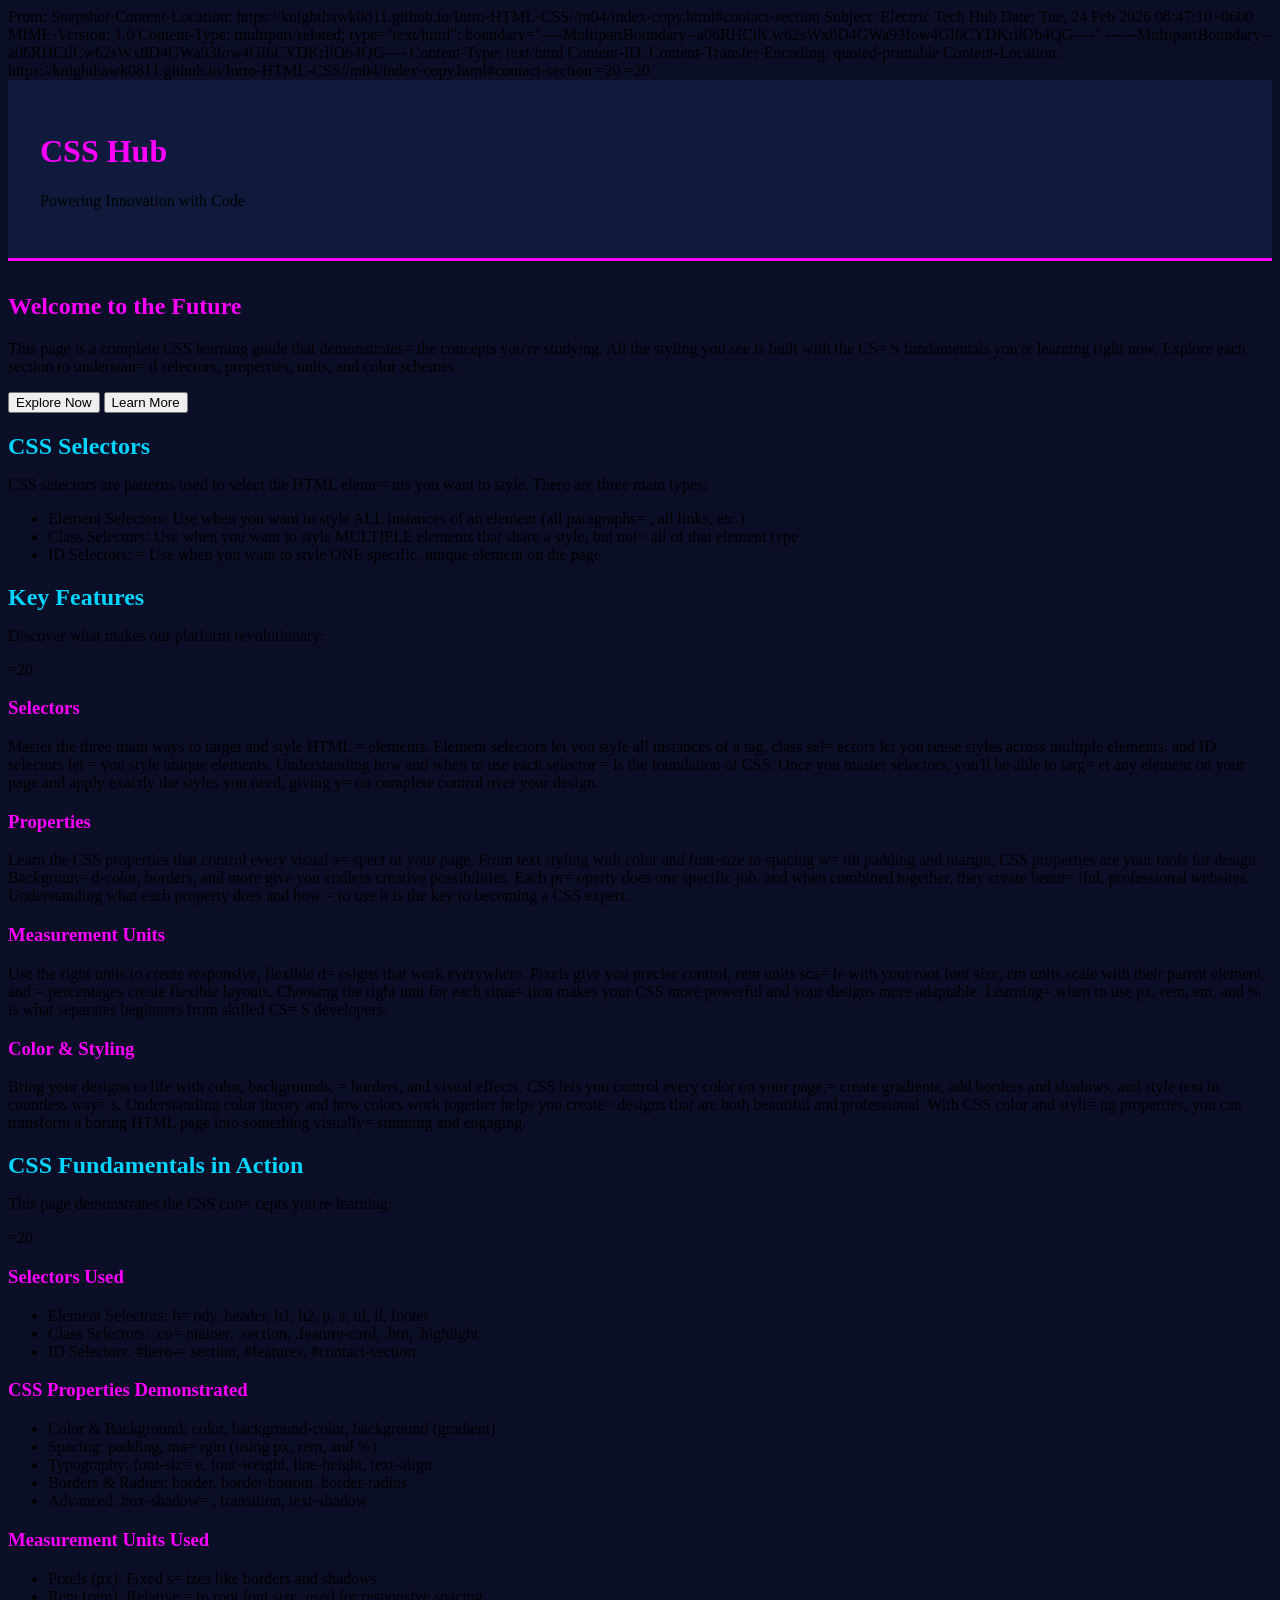
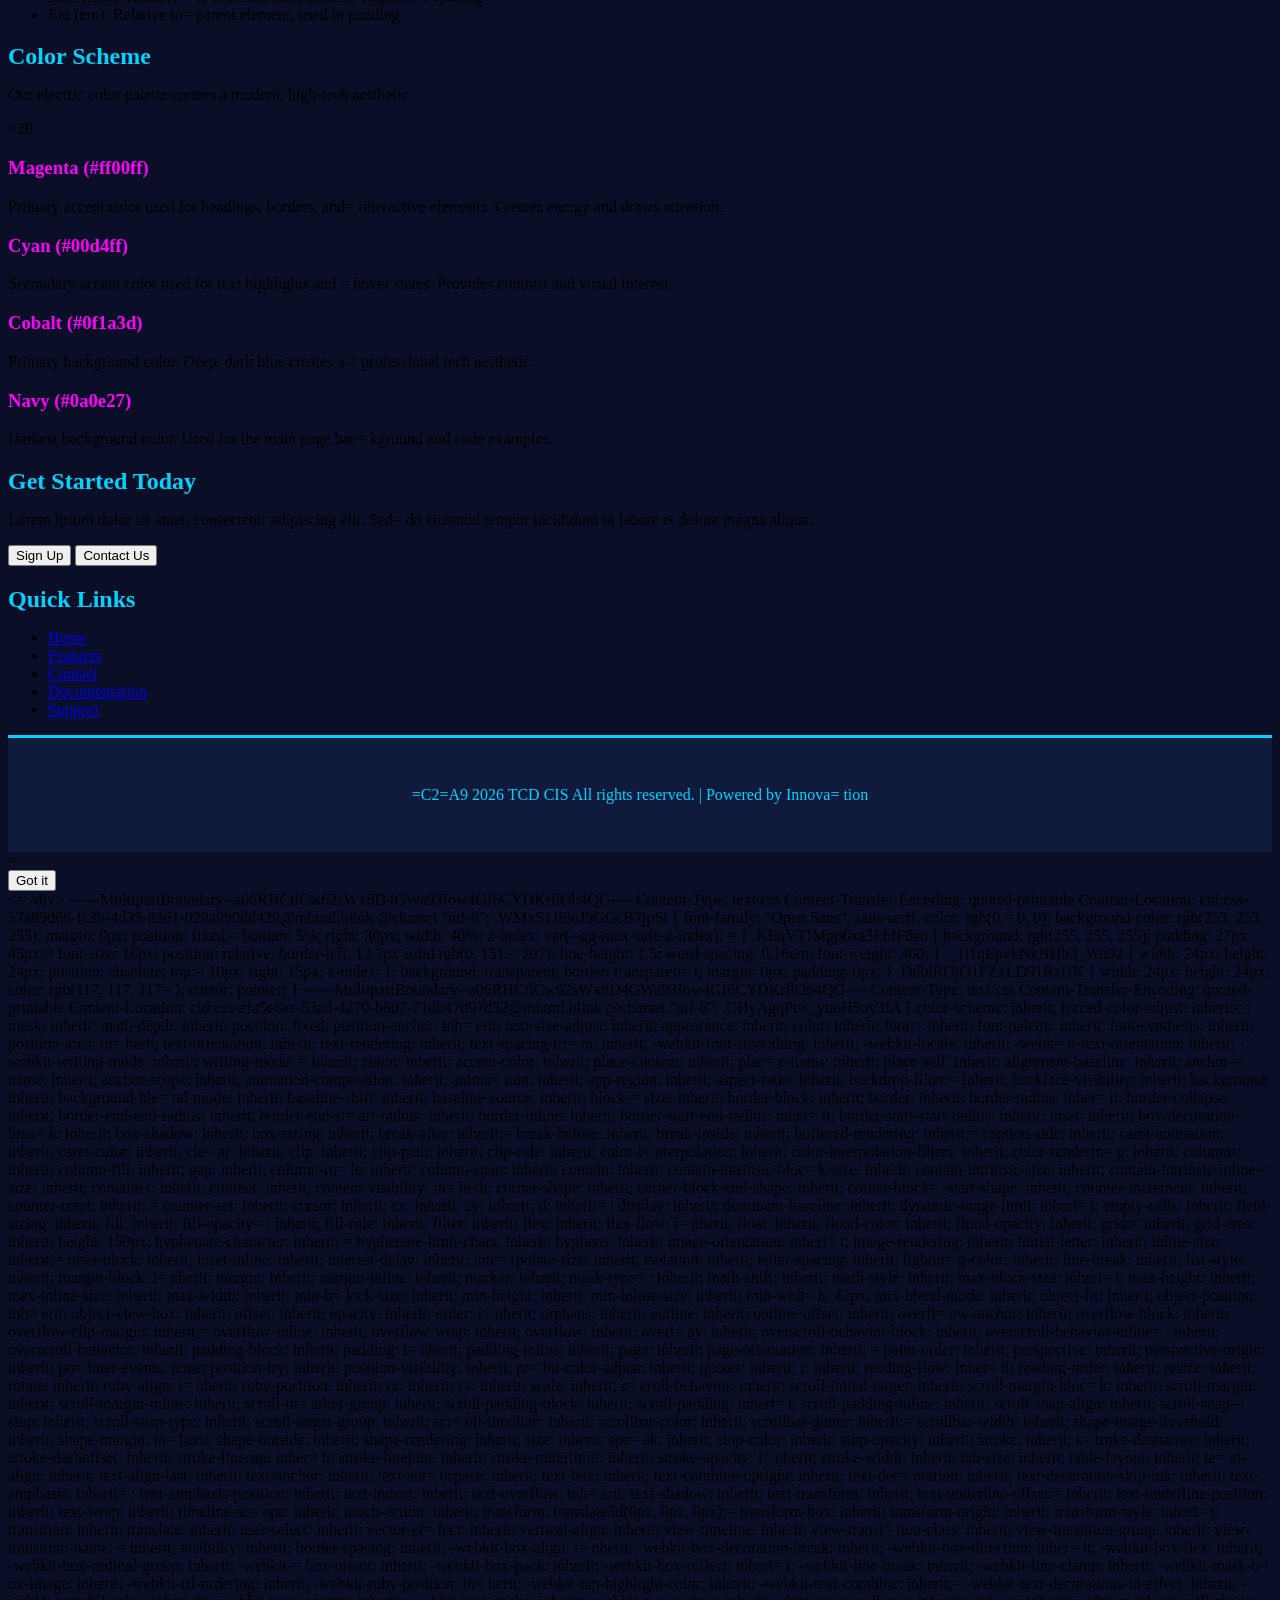
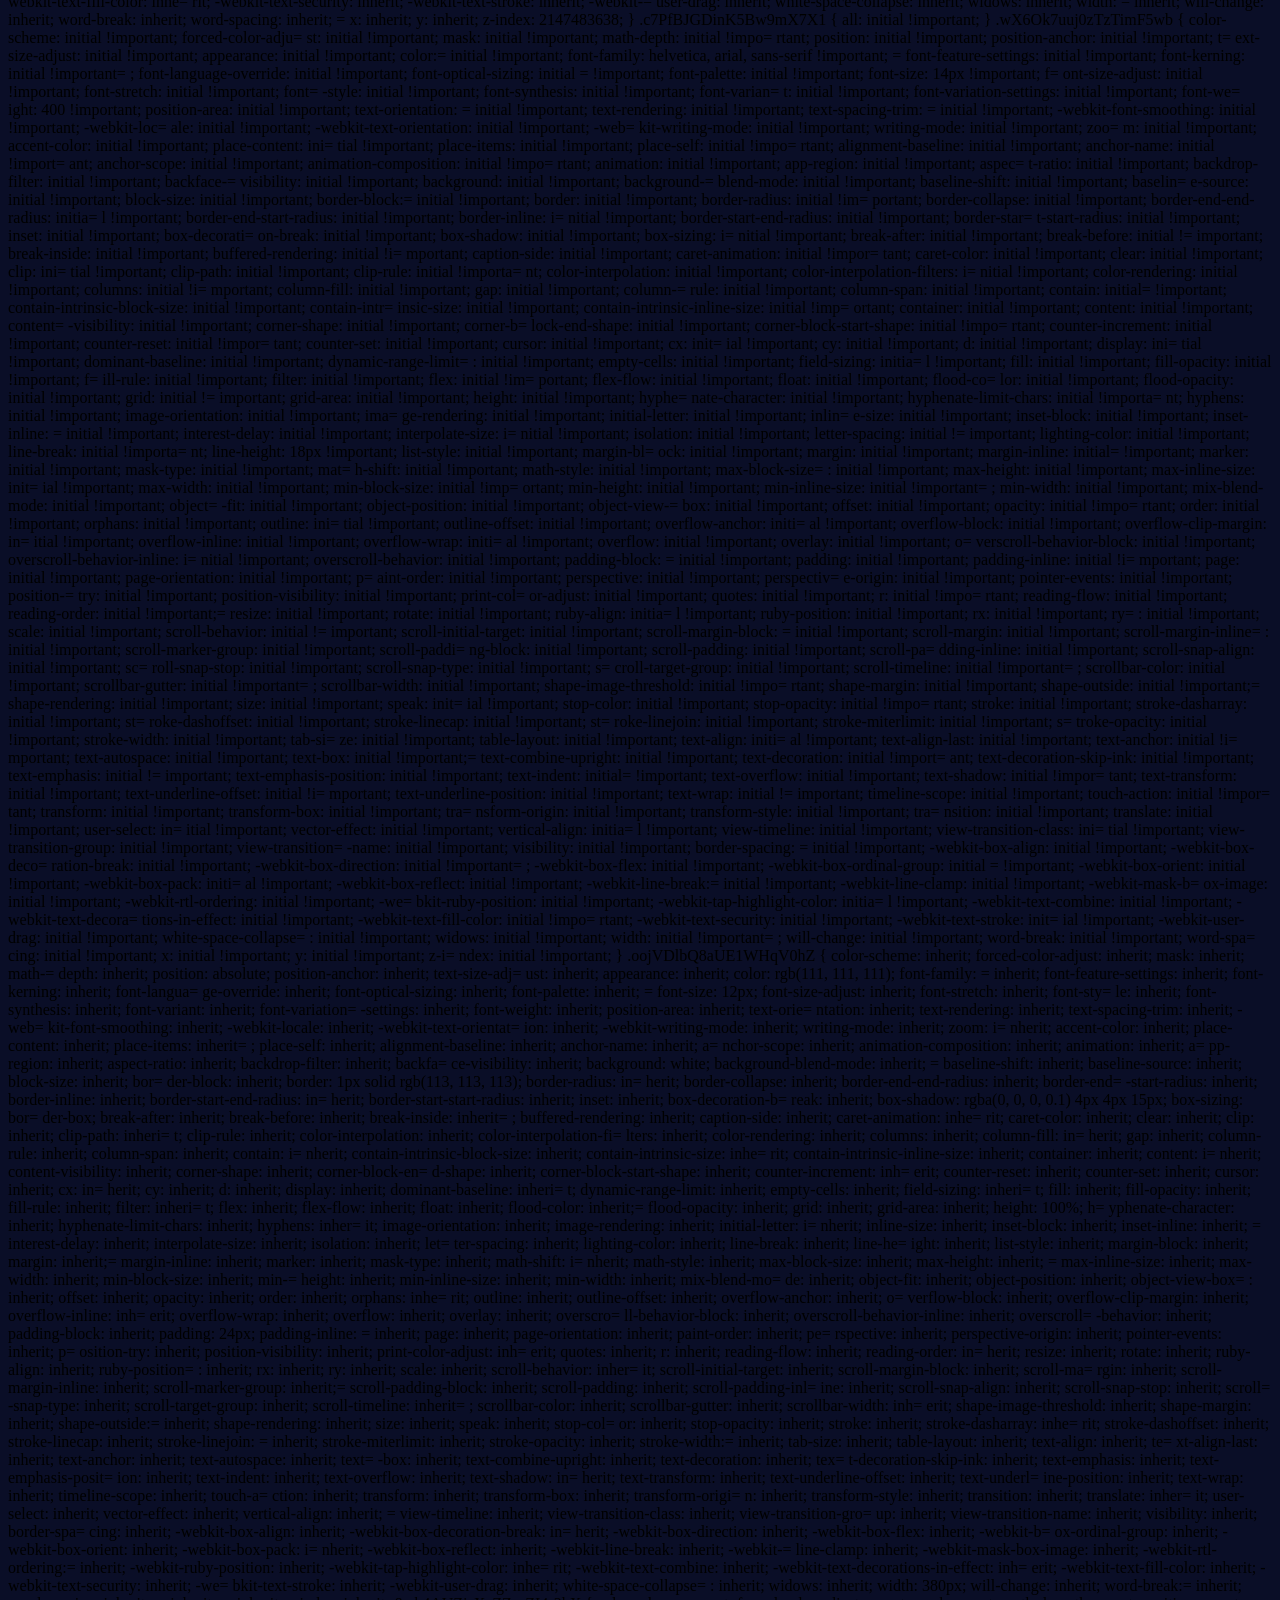
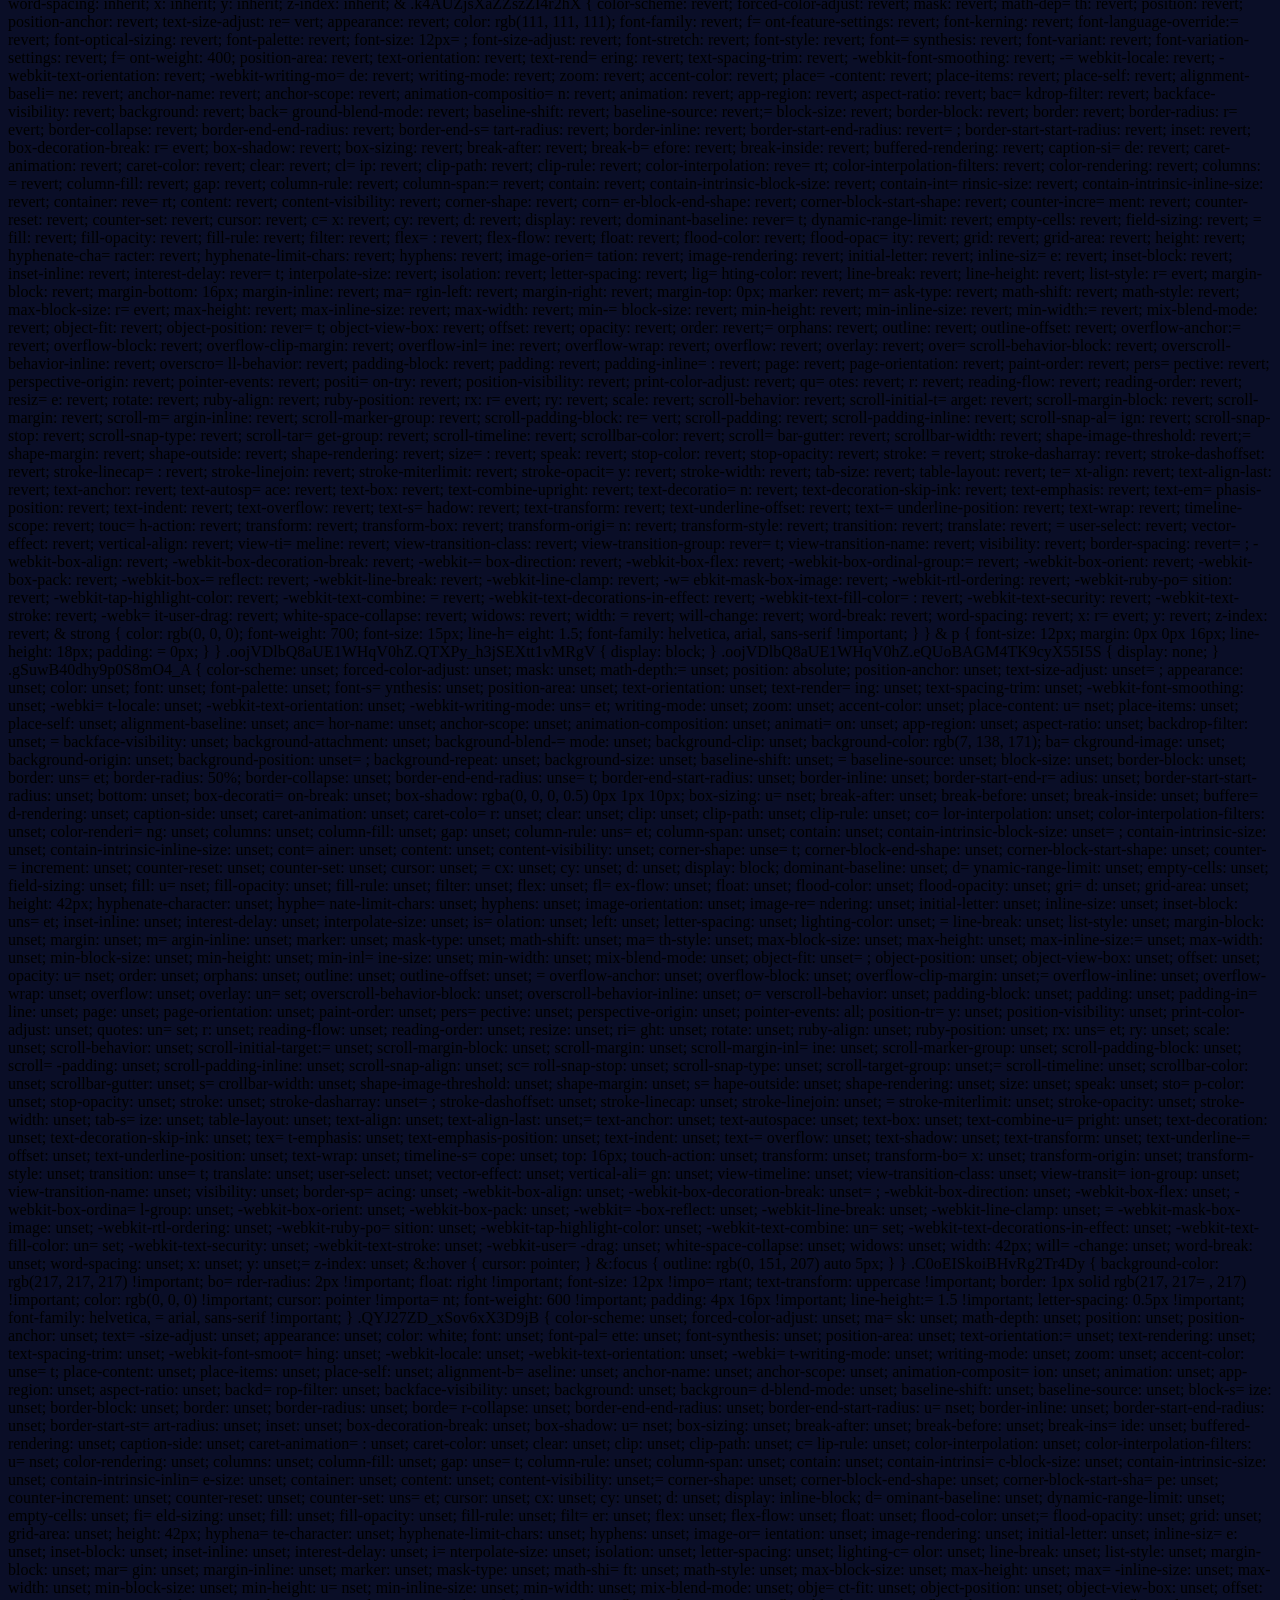
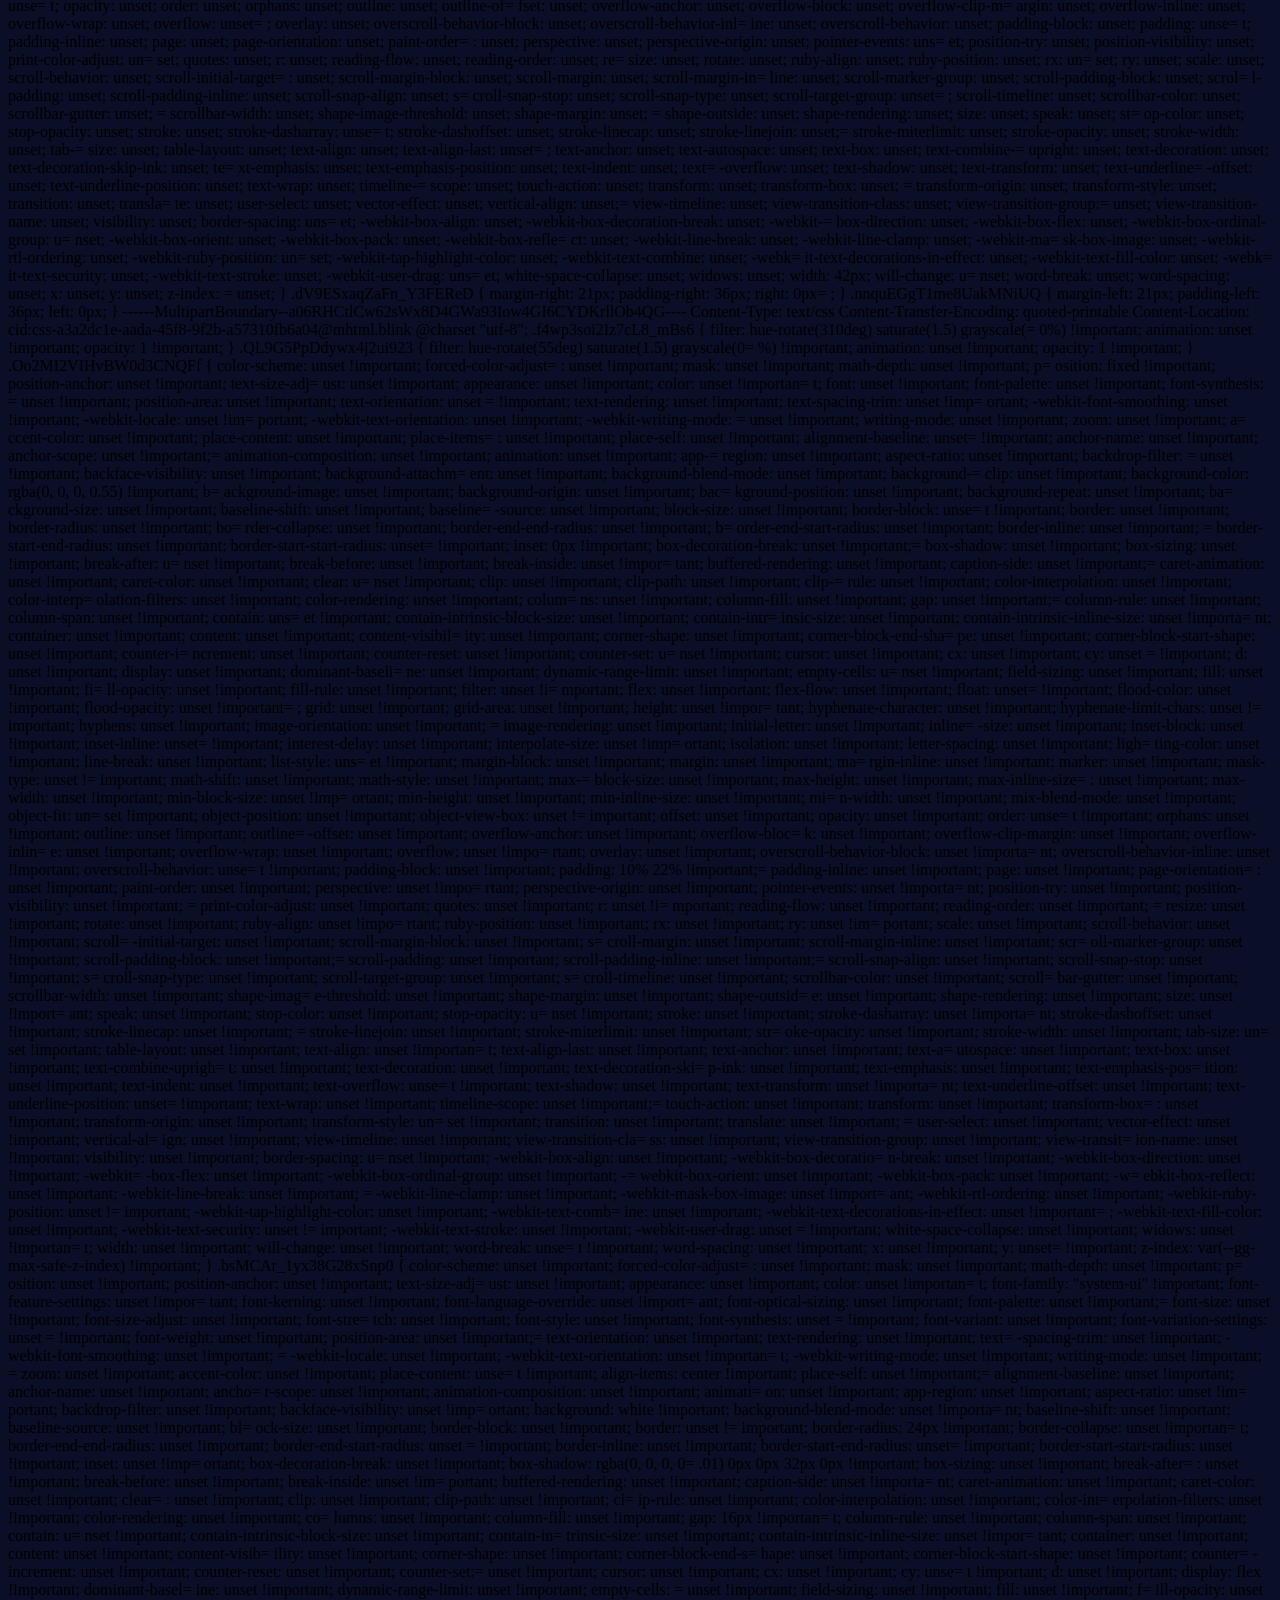
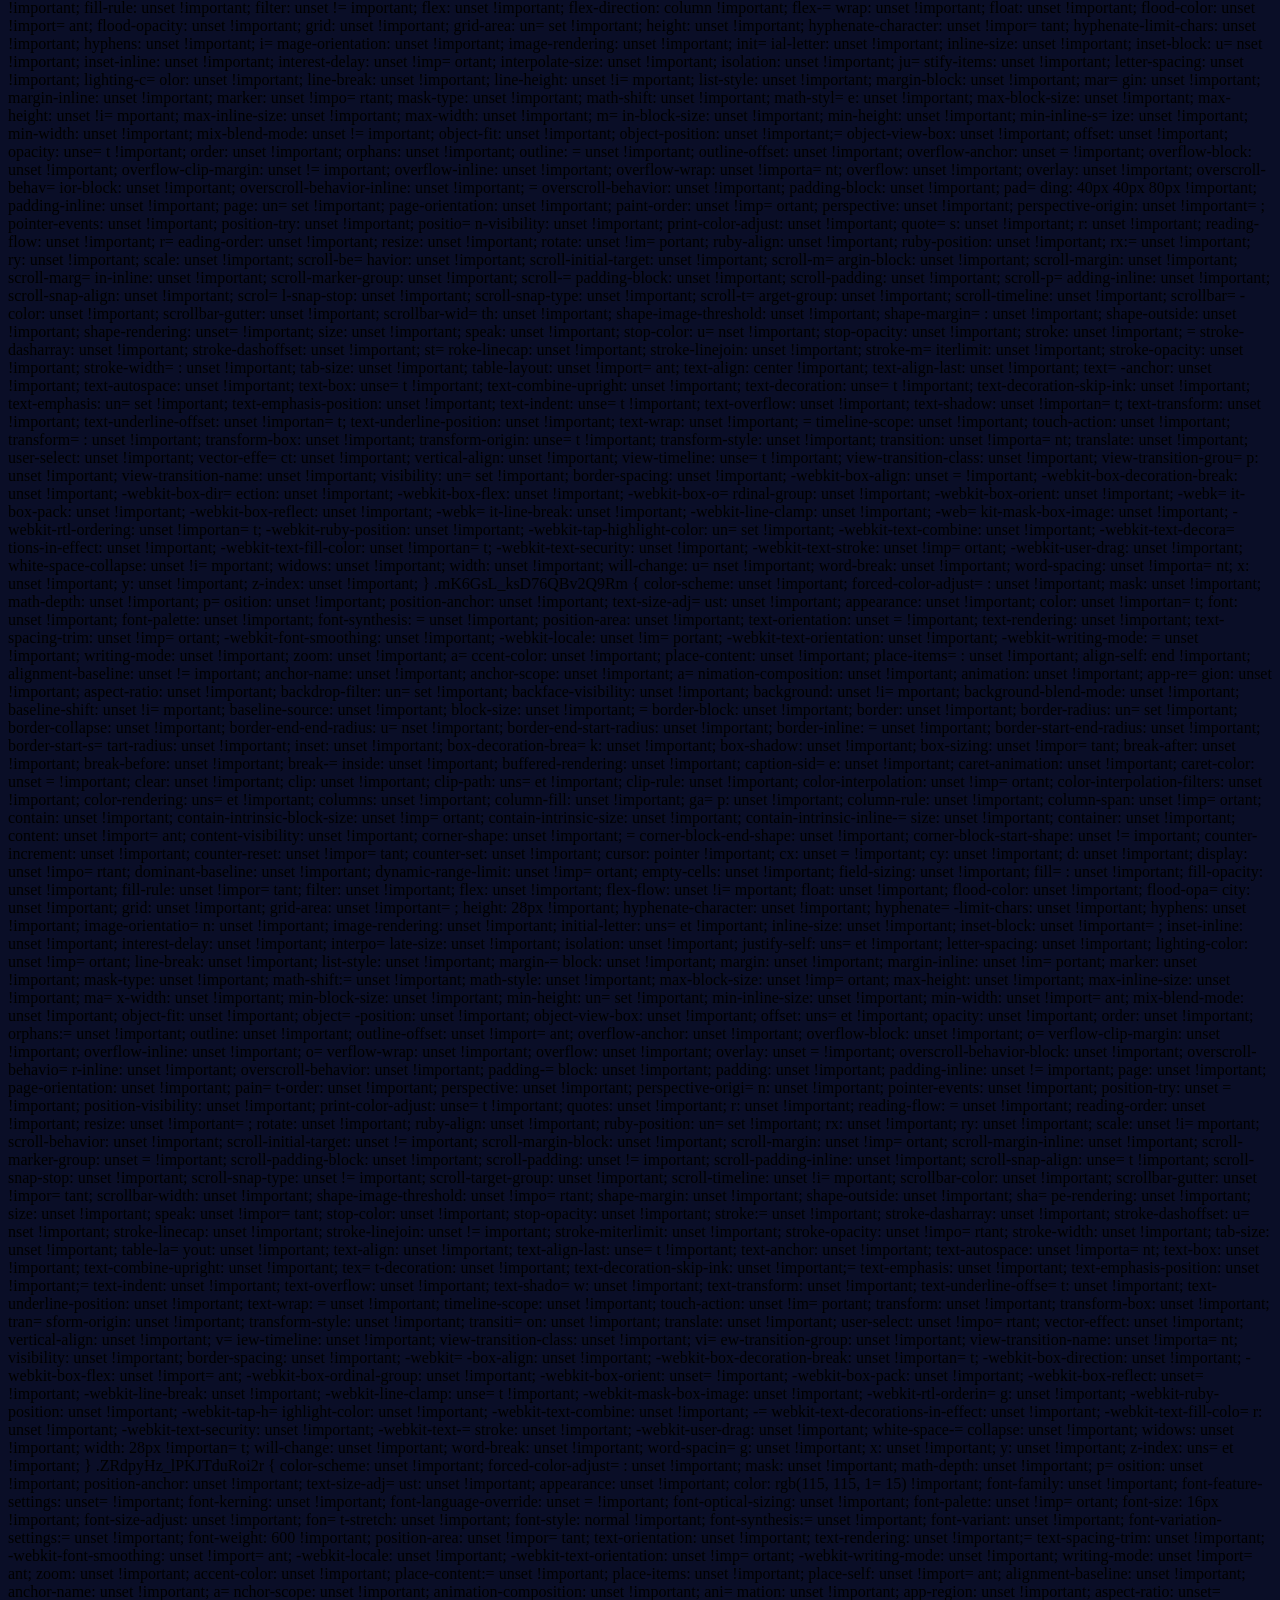
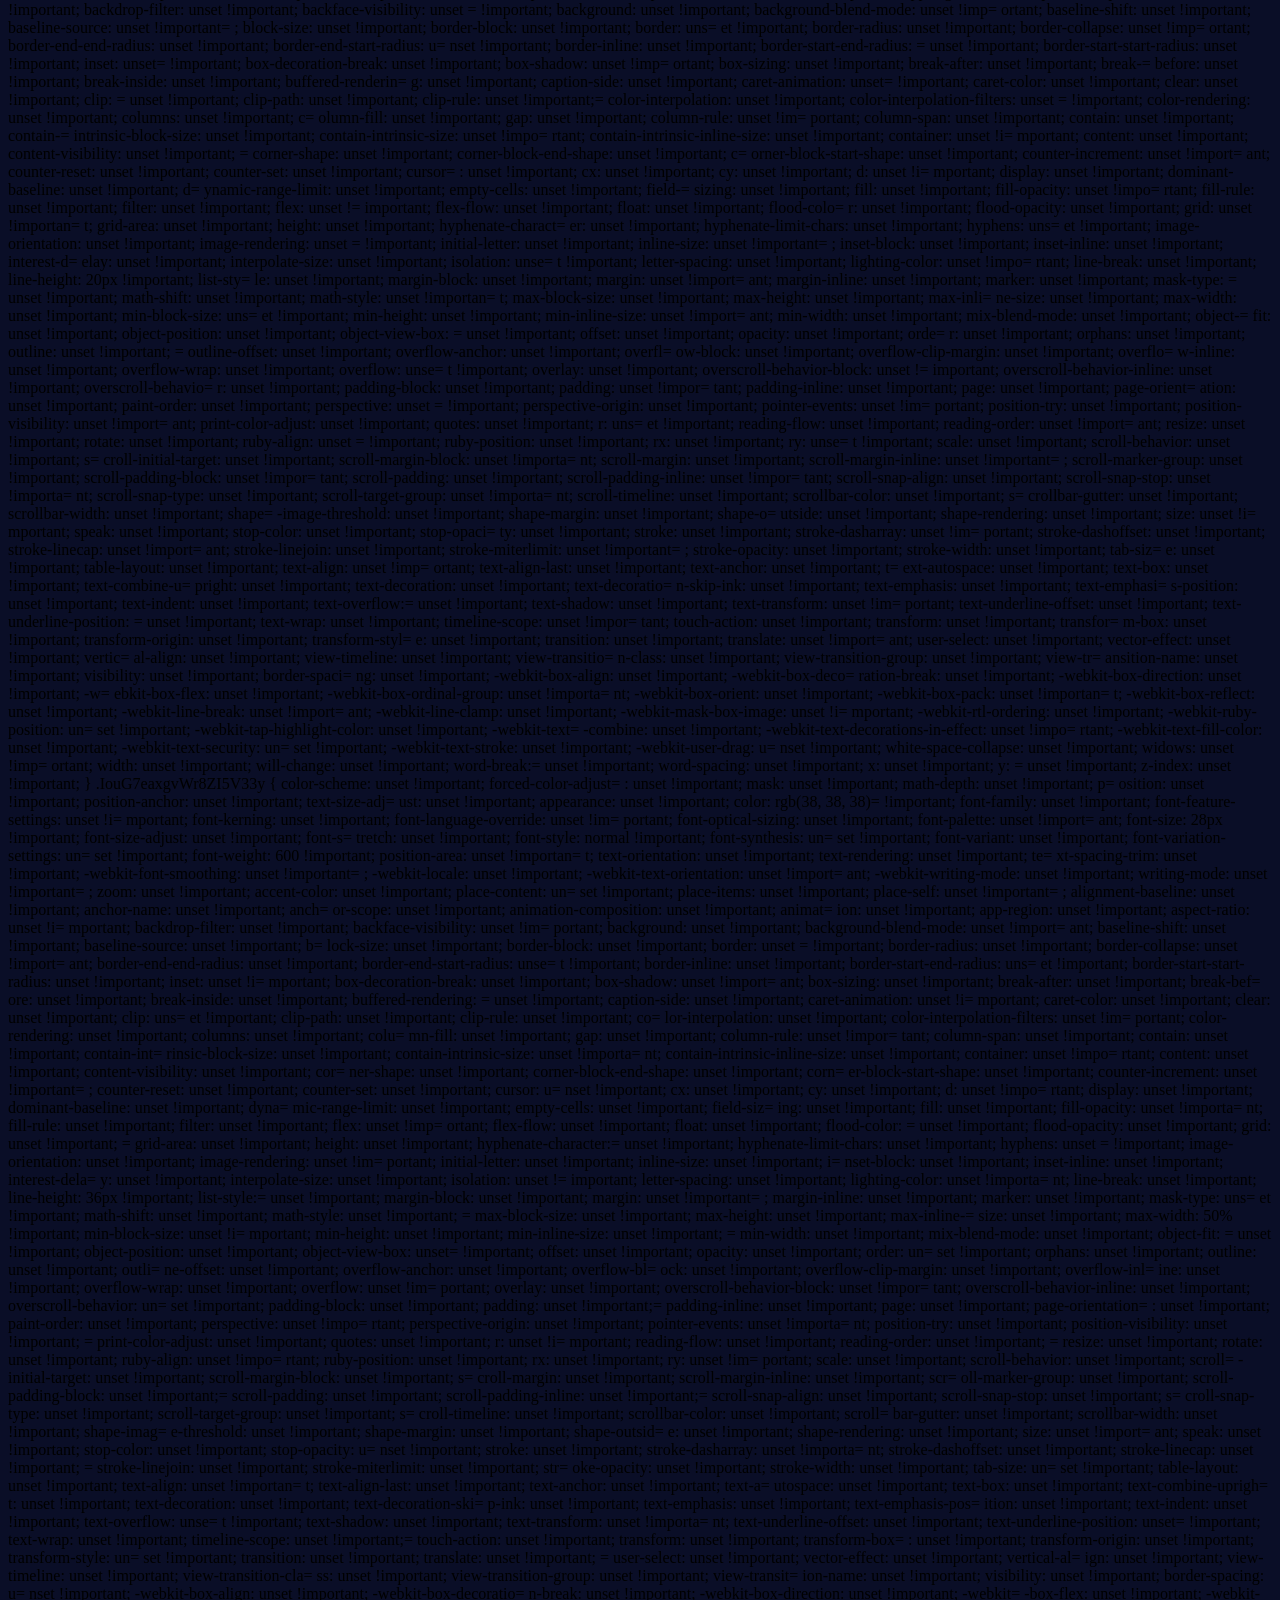
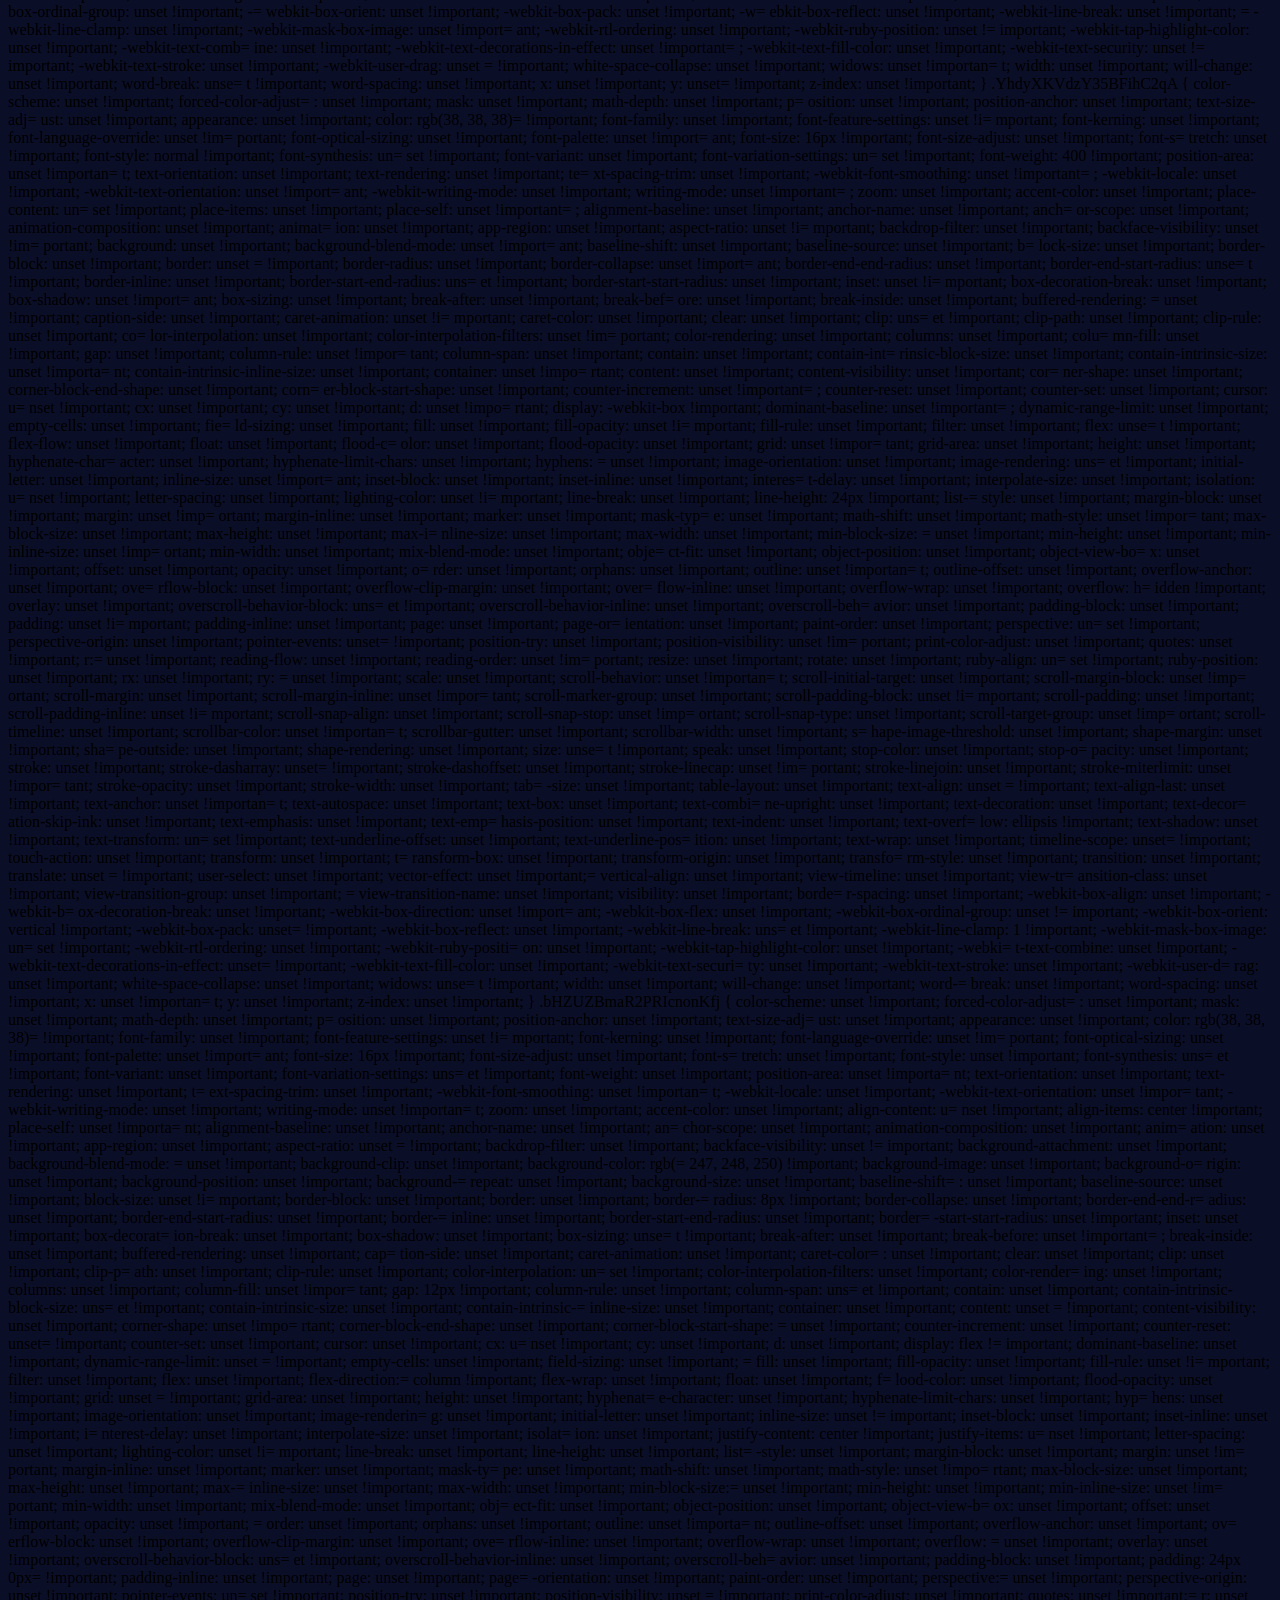
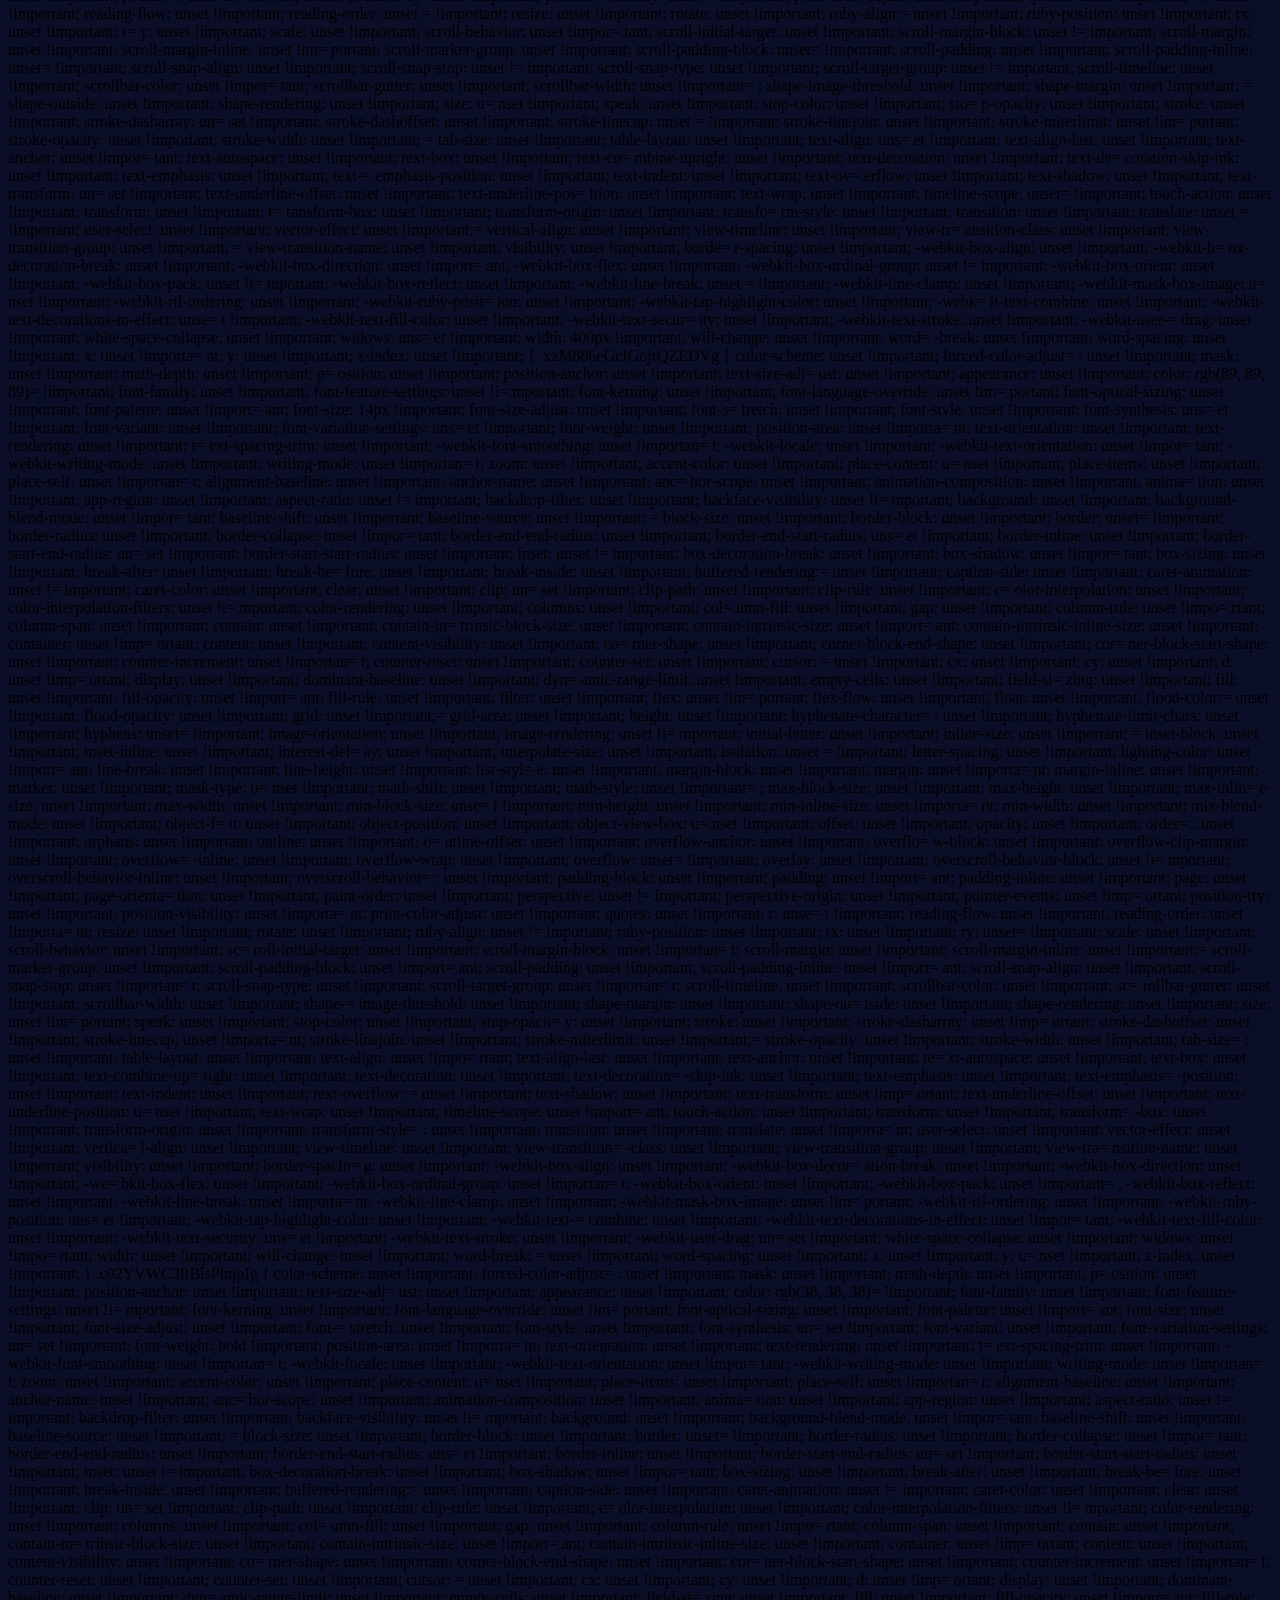
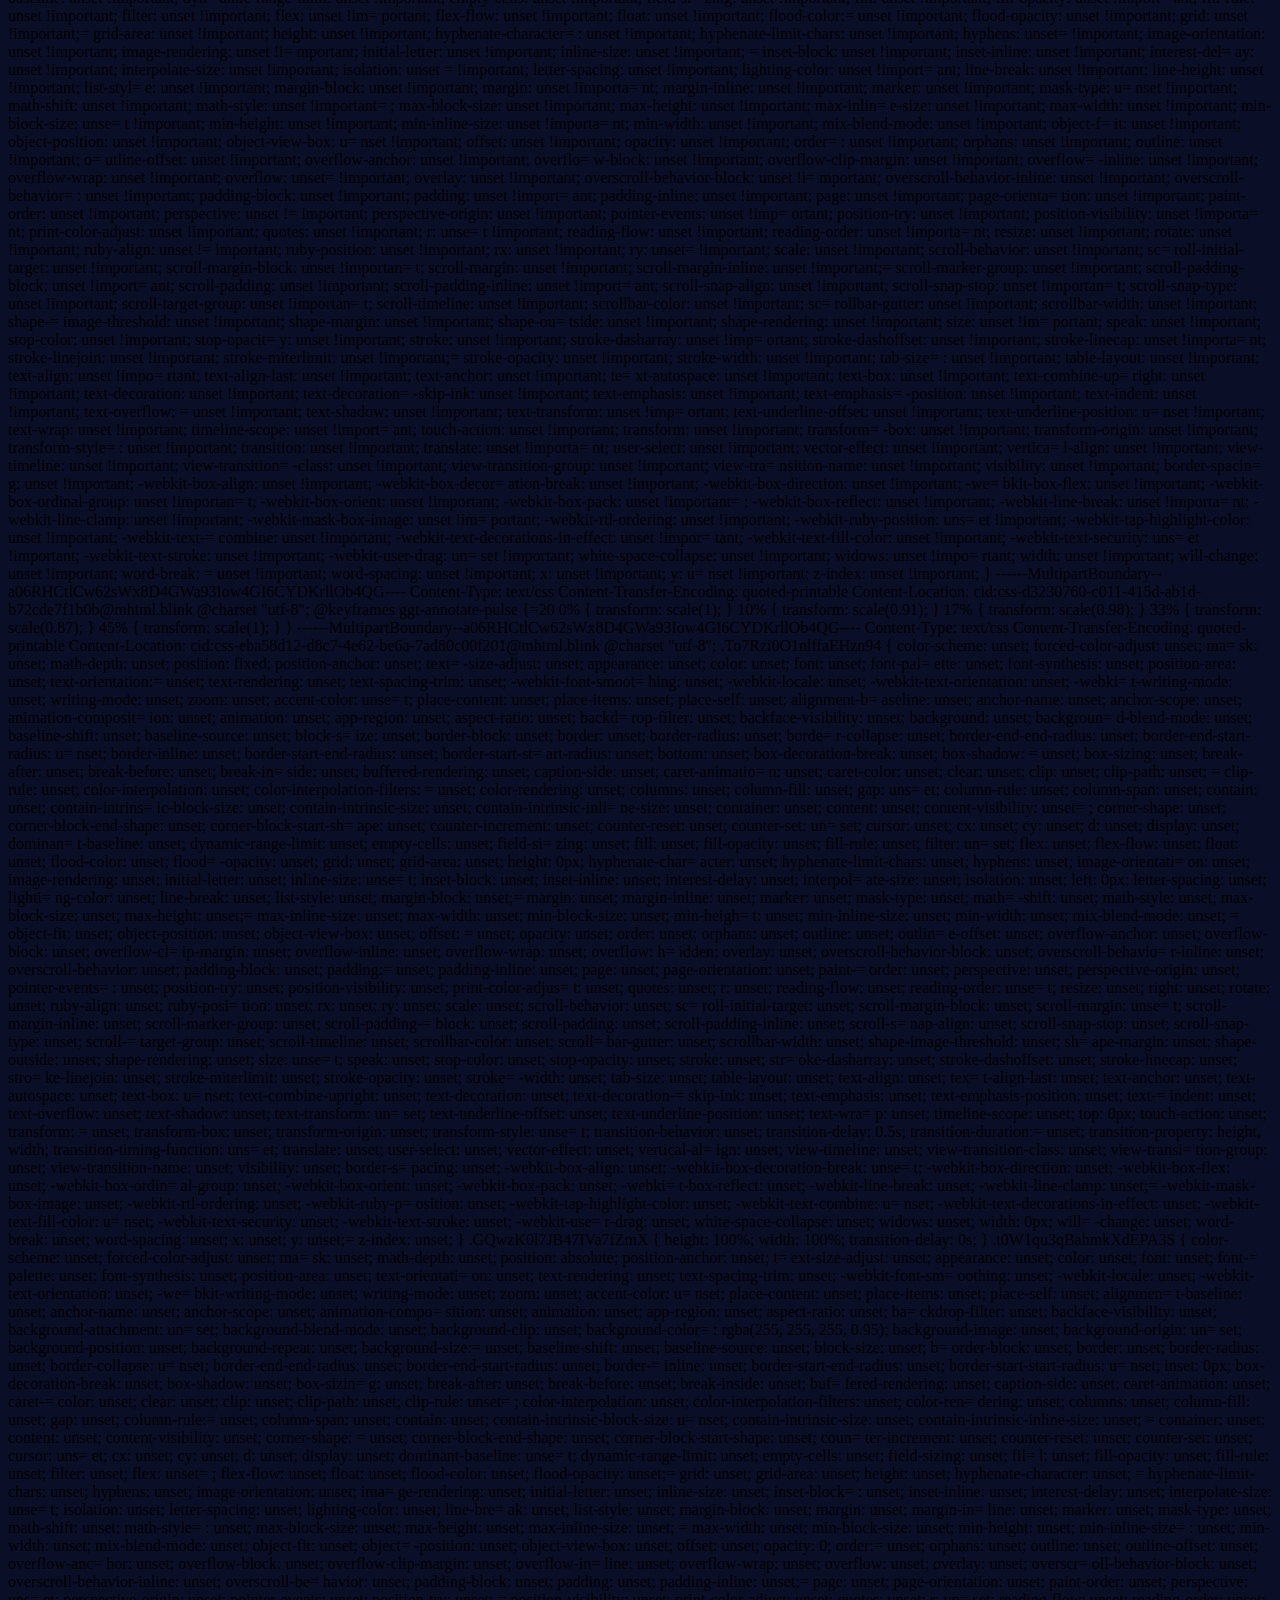
==== commit ac1da6ce: "Update and rename index.mhtml to index.html" ====
--- a/lab04/index.html
+++ b/lab04/index.html
@@ -34,7 +34,7 @@
 body {
 background-color: #0a0e27;
 color: #e0e0e0>
-font-family: Arial, sans-serif;
+font-family: "Arial, sans-serif";
 }
 header {
 background-color: #0f1a3d;
@@ -61,6 +61,32 @@
 margin-bottom: 1rem;
 padding-bottom: 0.5rem
 border-bottom: 2px solid #ff00ff;
+}
+h3 {
+color: #ff00ff;
+font-size: 1.3rem
+margin-bottom: 0.5rem
+}
+link {
+color: #00d4ff;
+text-decoration: none;
+font-weight: bold;
+}
+link:hover {
+color: #ff00ff;
+}
+.container {
+max-width: 1200px;
+margin: 0 auto;
+padding-left: 1.5rem;
+padding-right: 1.5rem;
+}
+.section {
+background-color: #0f1a3d;
+padding: 2rem;
+margin-bottom: 2rem;
+border-left: 5px solid #00d4ff;
+border-radius: 8px;
 }
 </style>
 </head>
@@ -2852,3 +2878,7 @@
 #contact-section { border: 2px solid rgb(255, 0, 255); text-align: center; }
 ------MultipartBoundary--a06RHCtlCw62sWx8D4GWa93Iow4GI6CYDKrllOb4QG------
 
+
+
+
+
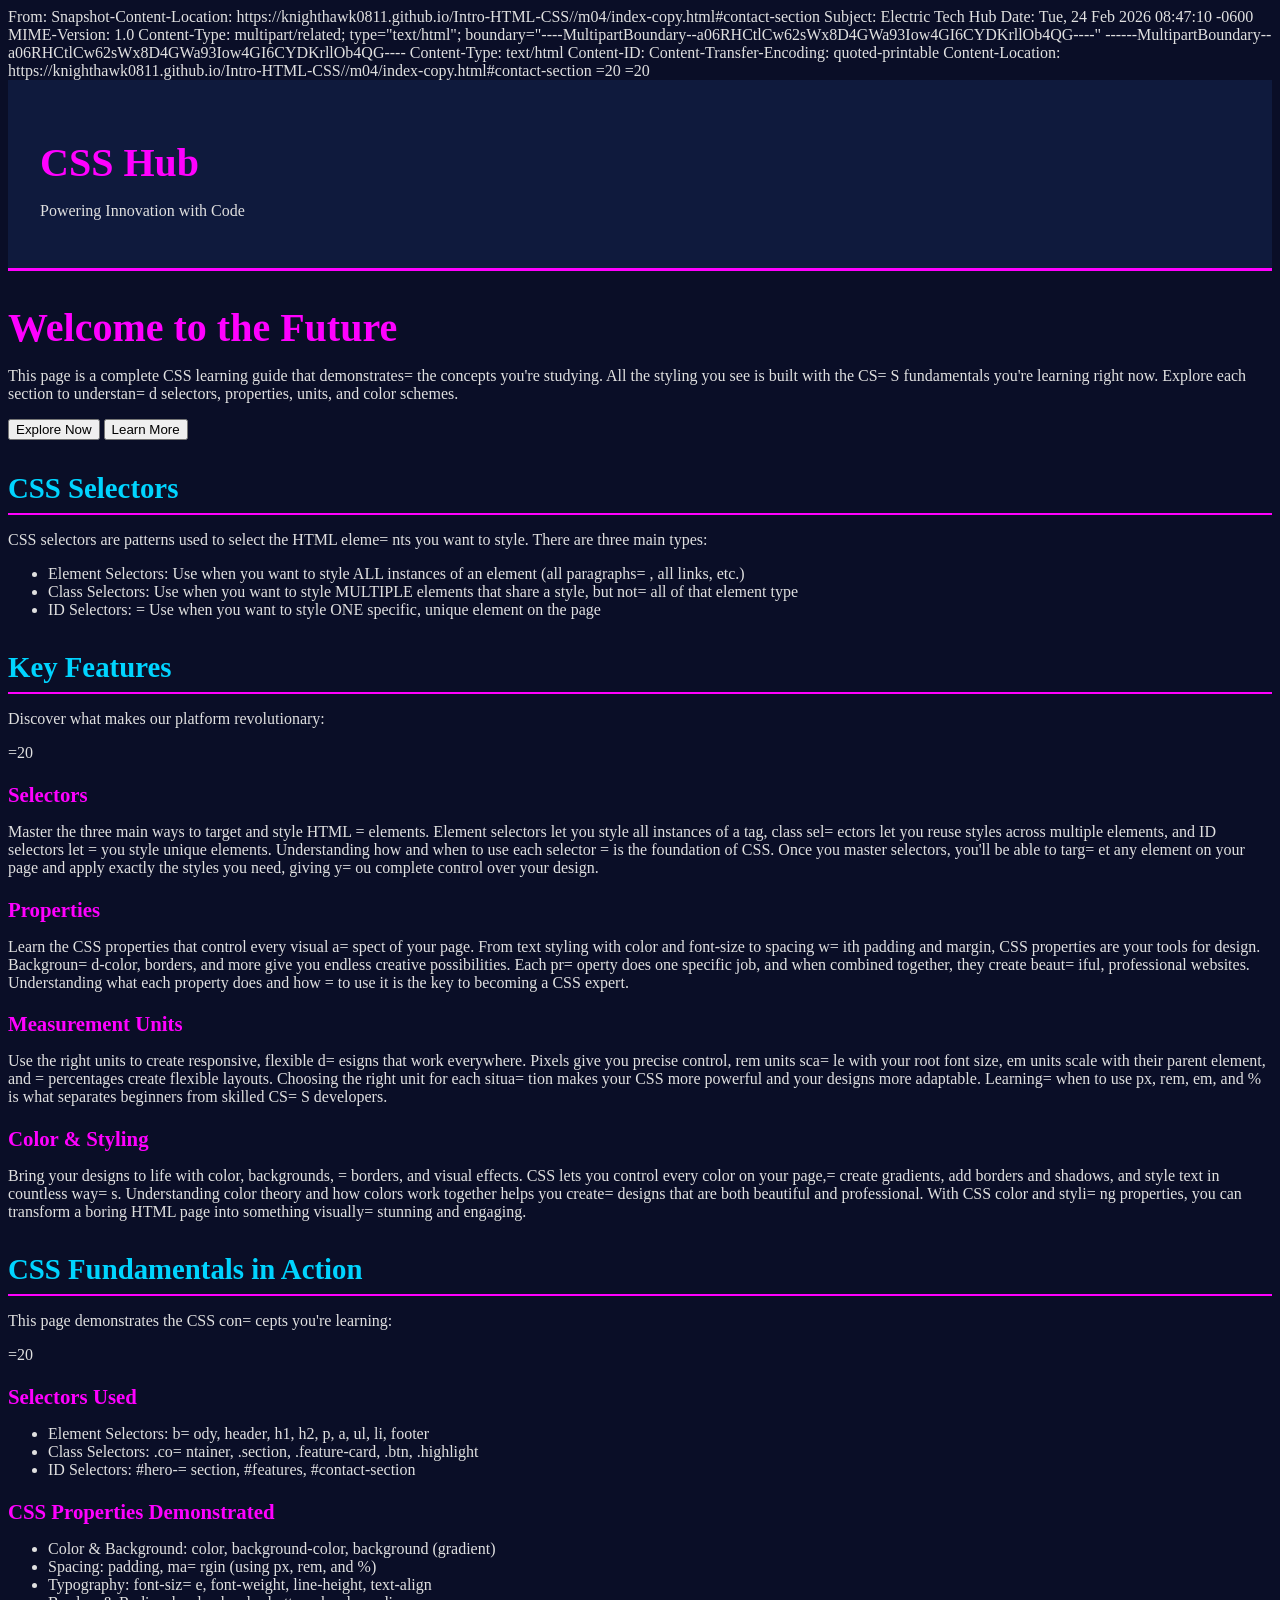
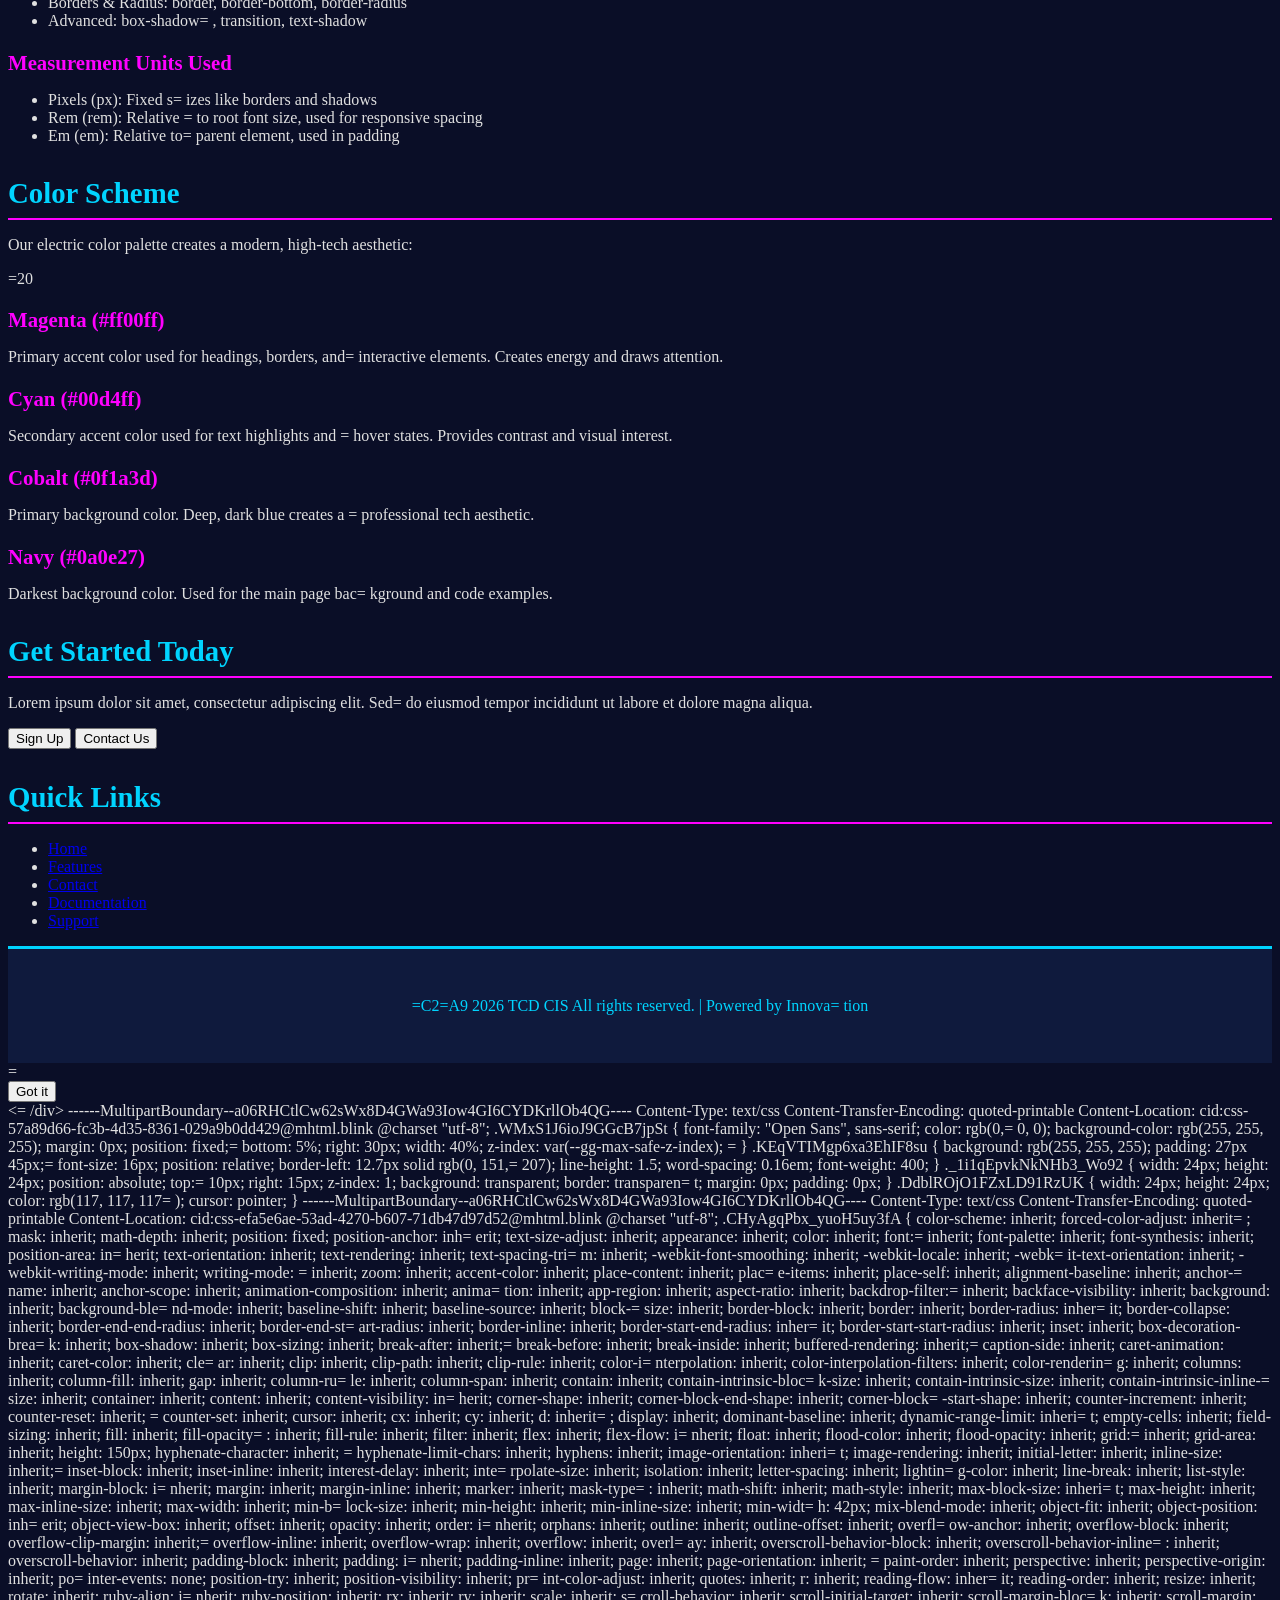
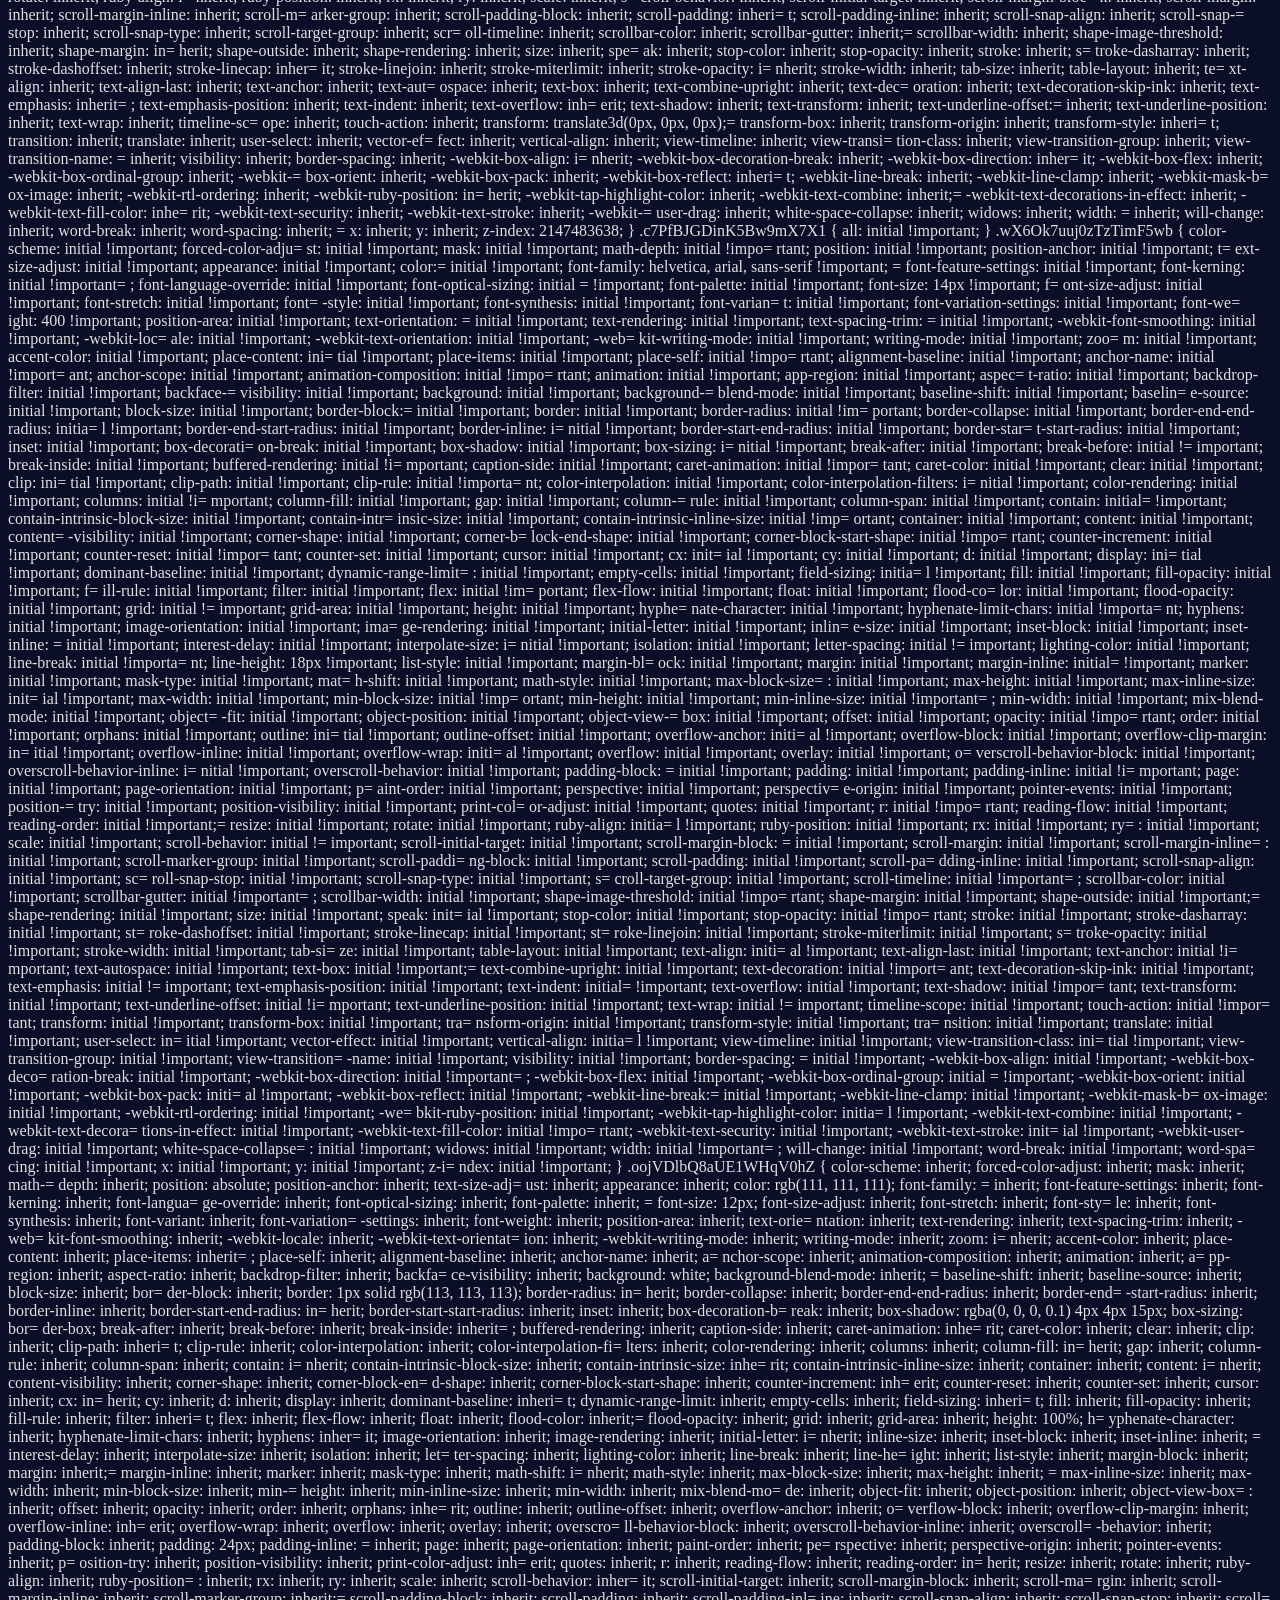
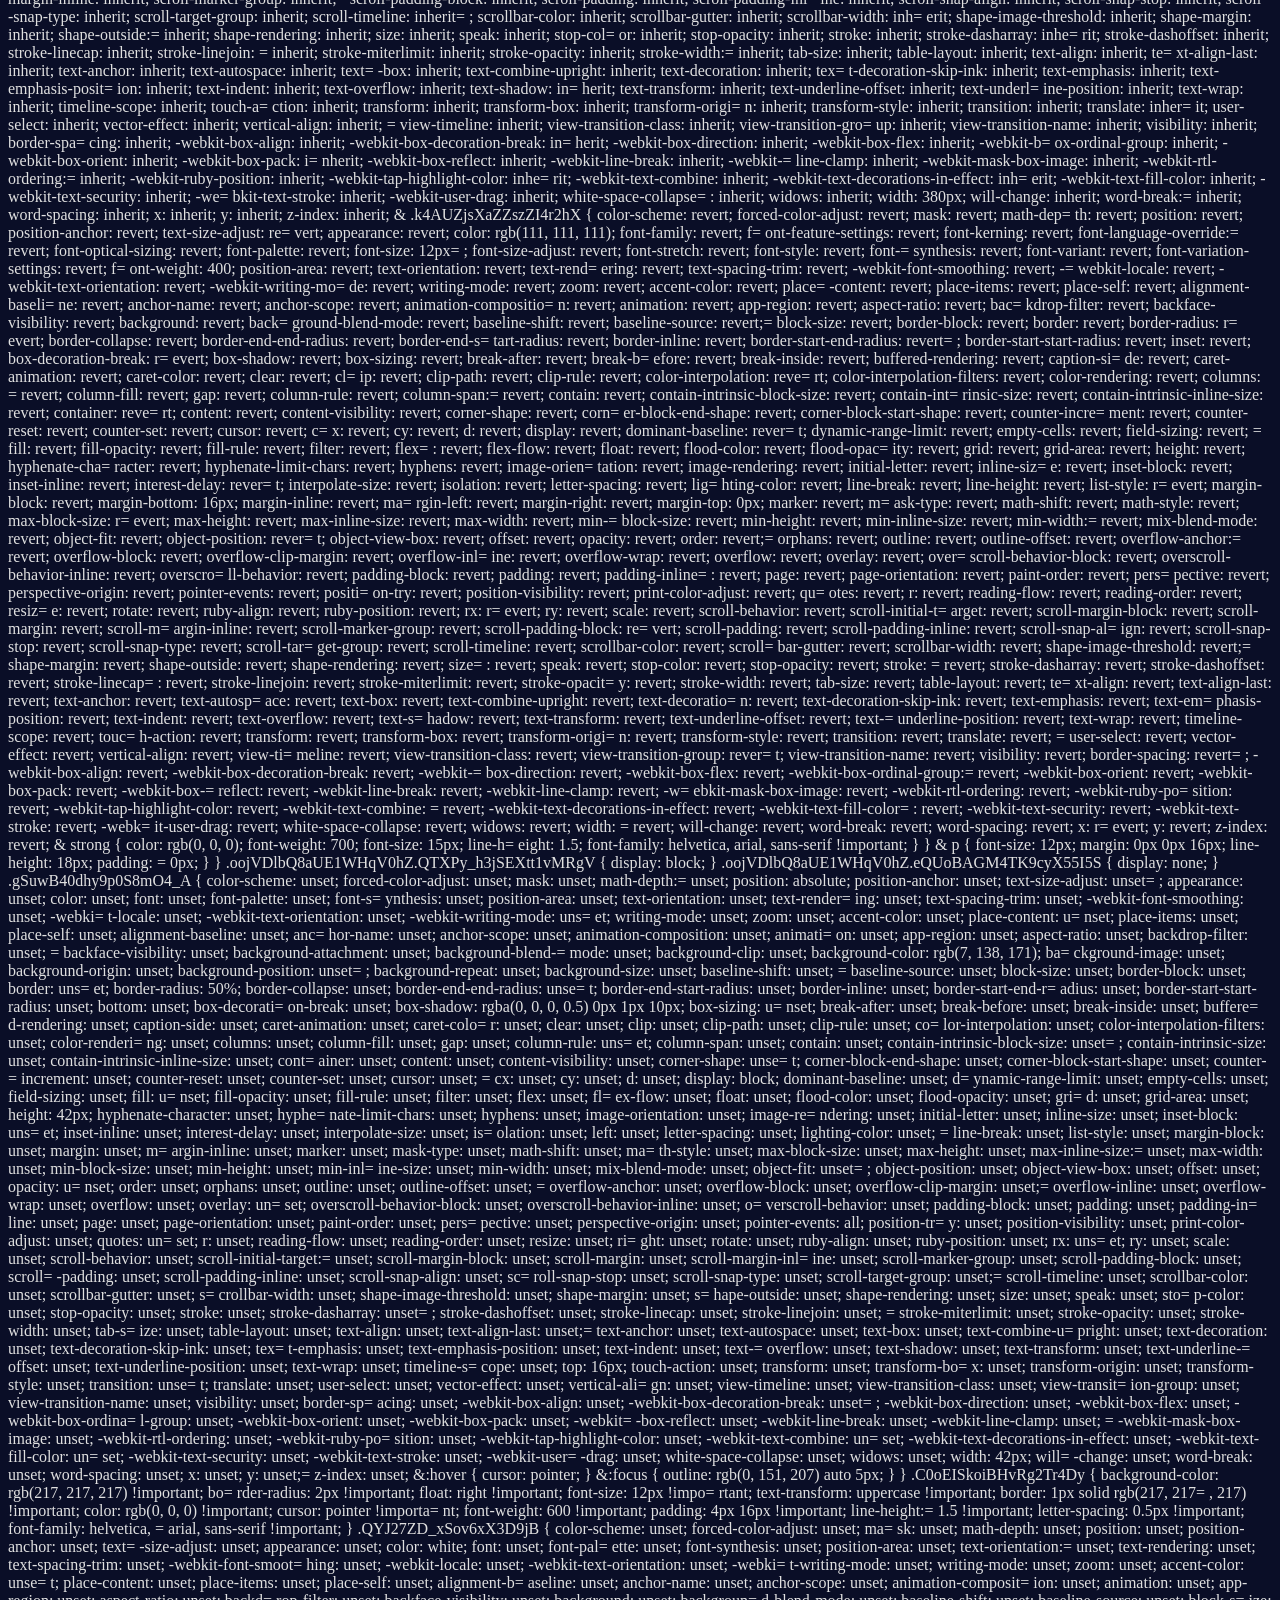
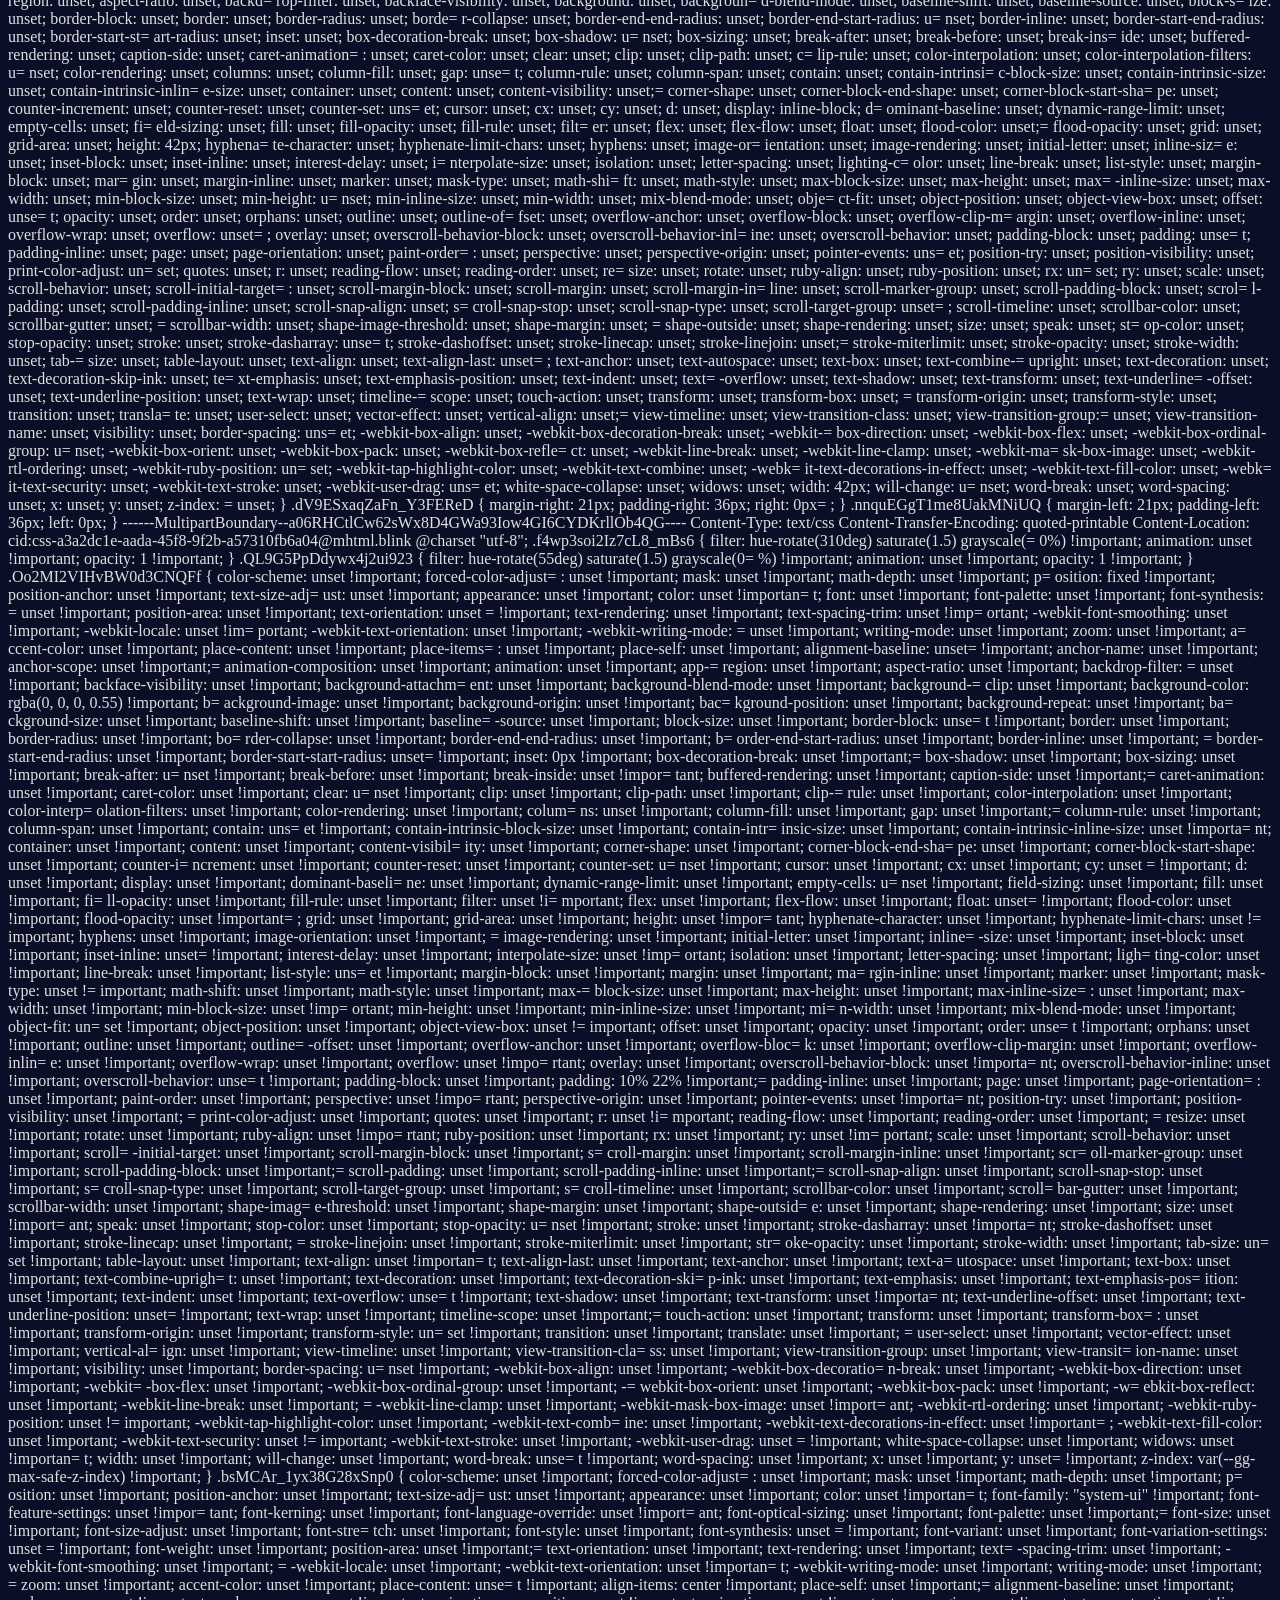
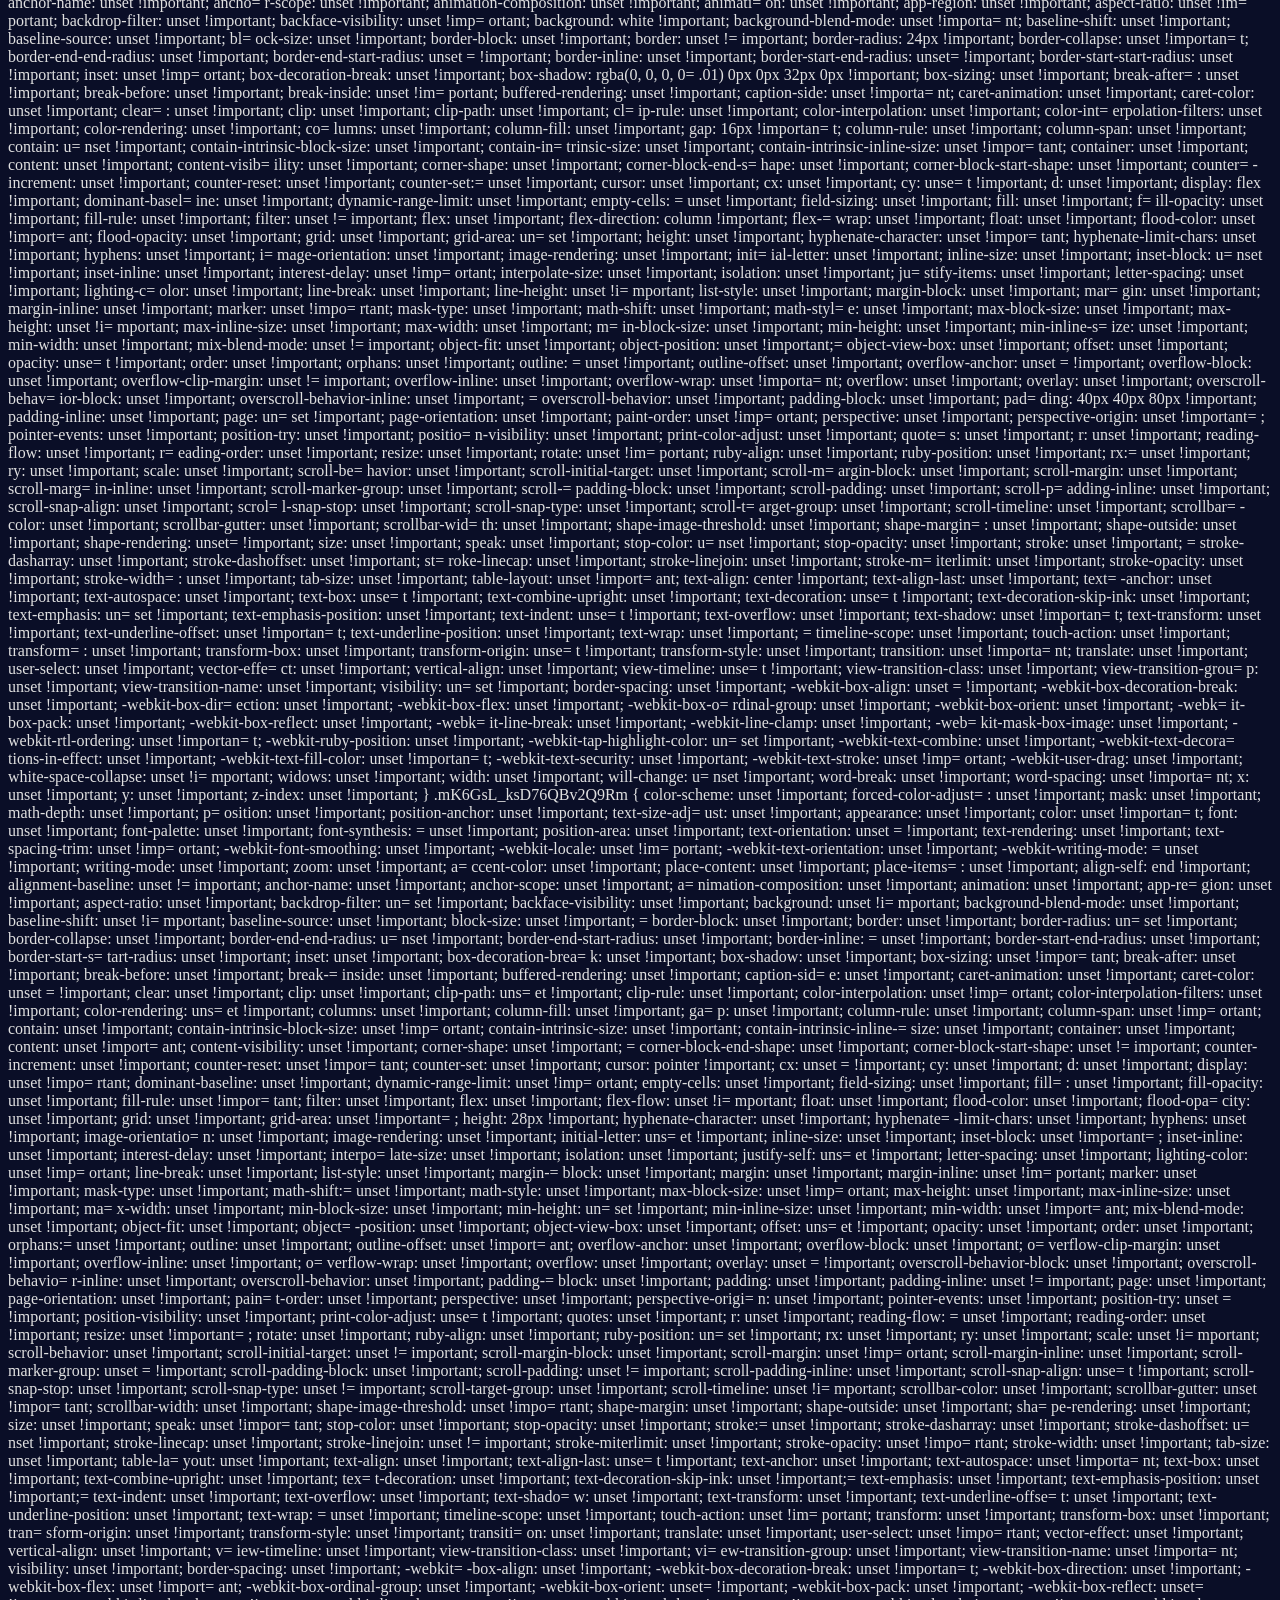
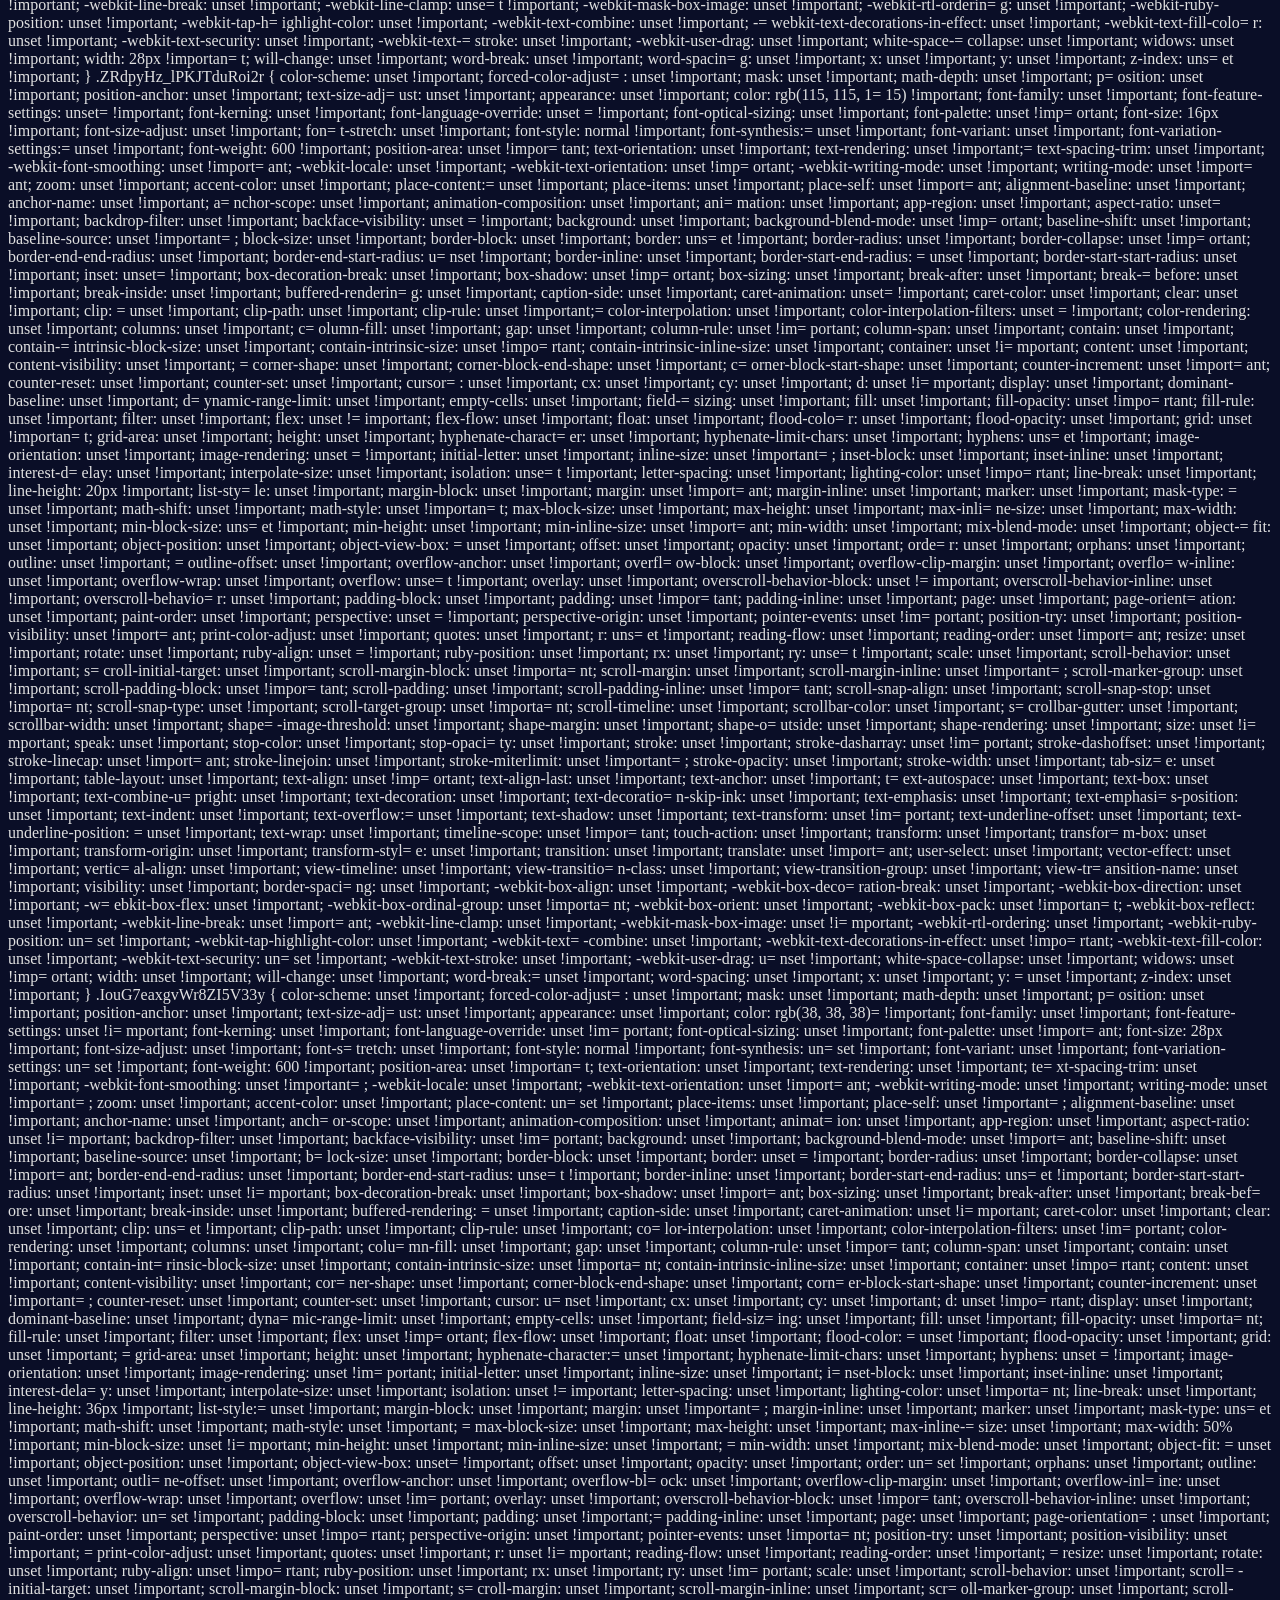
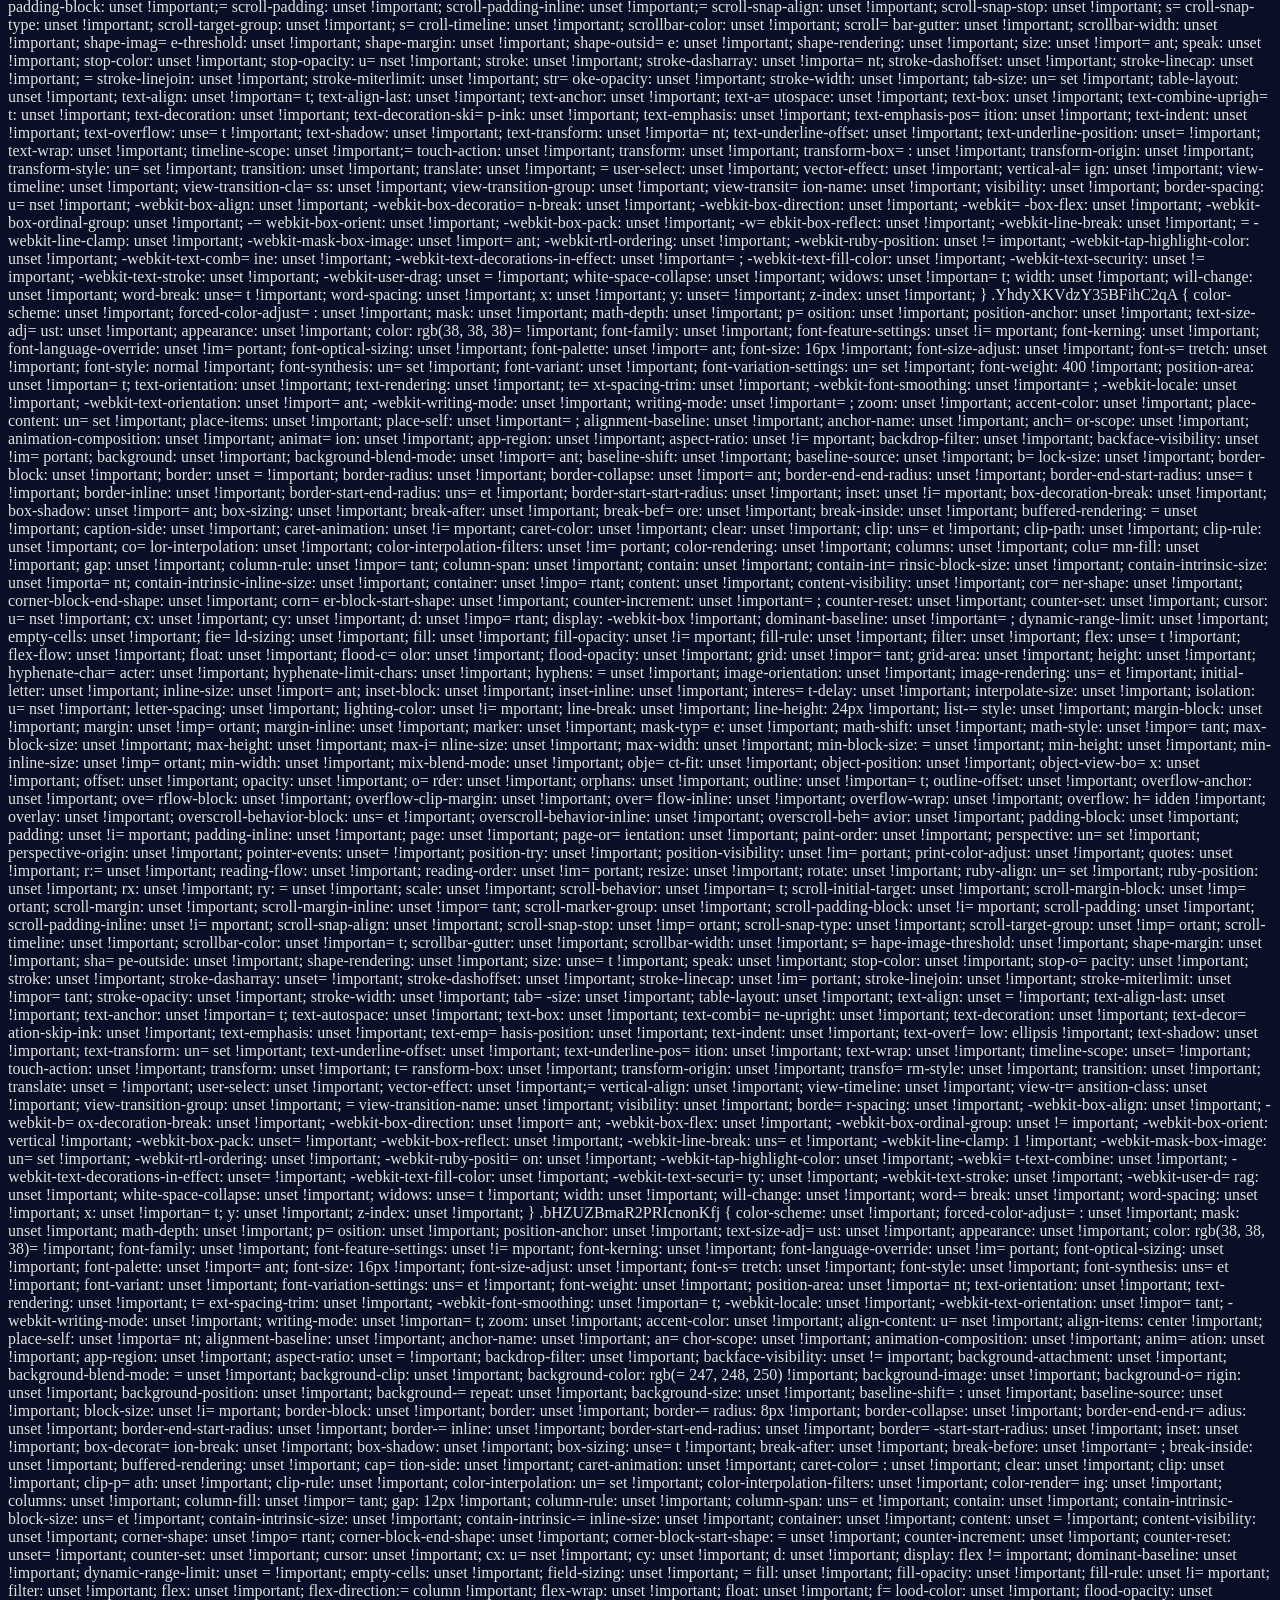
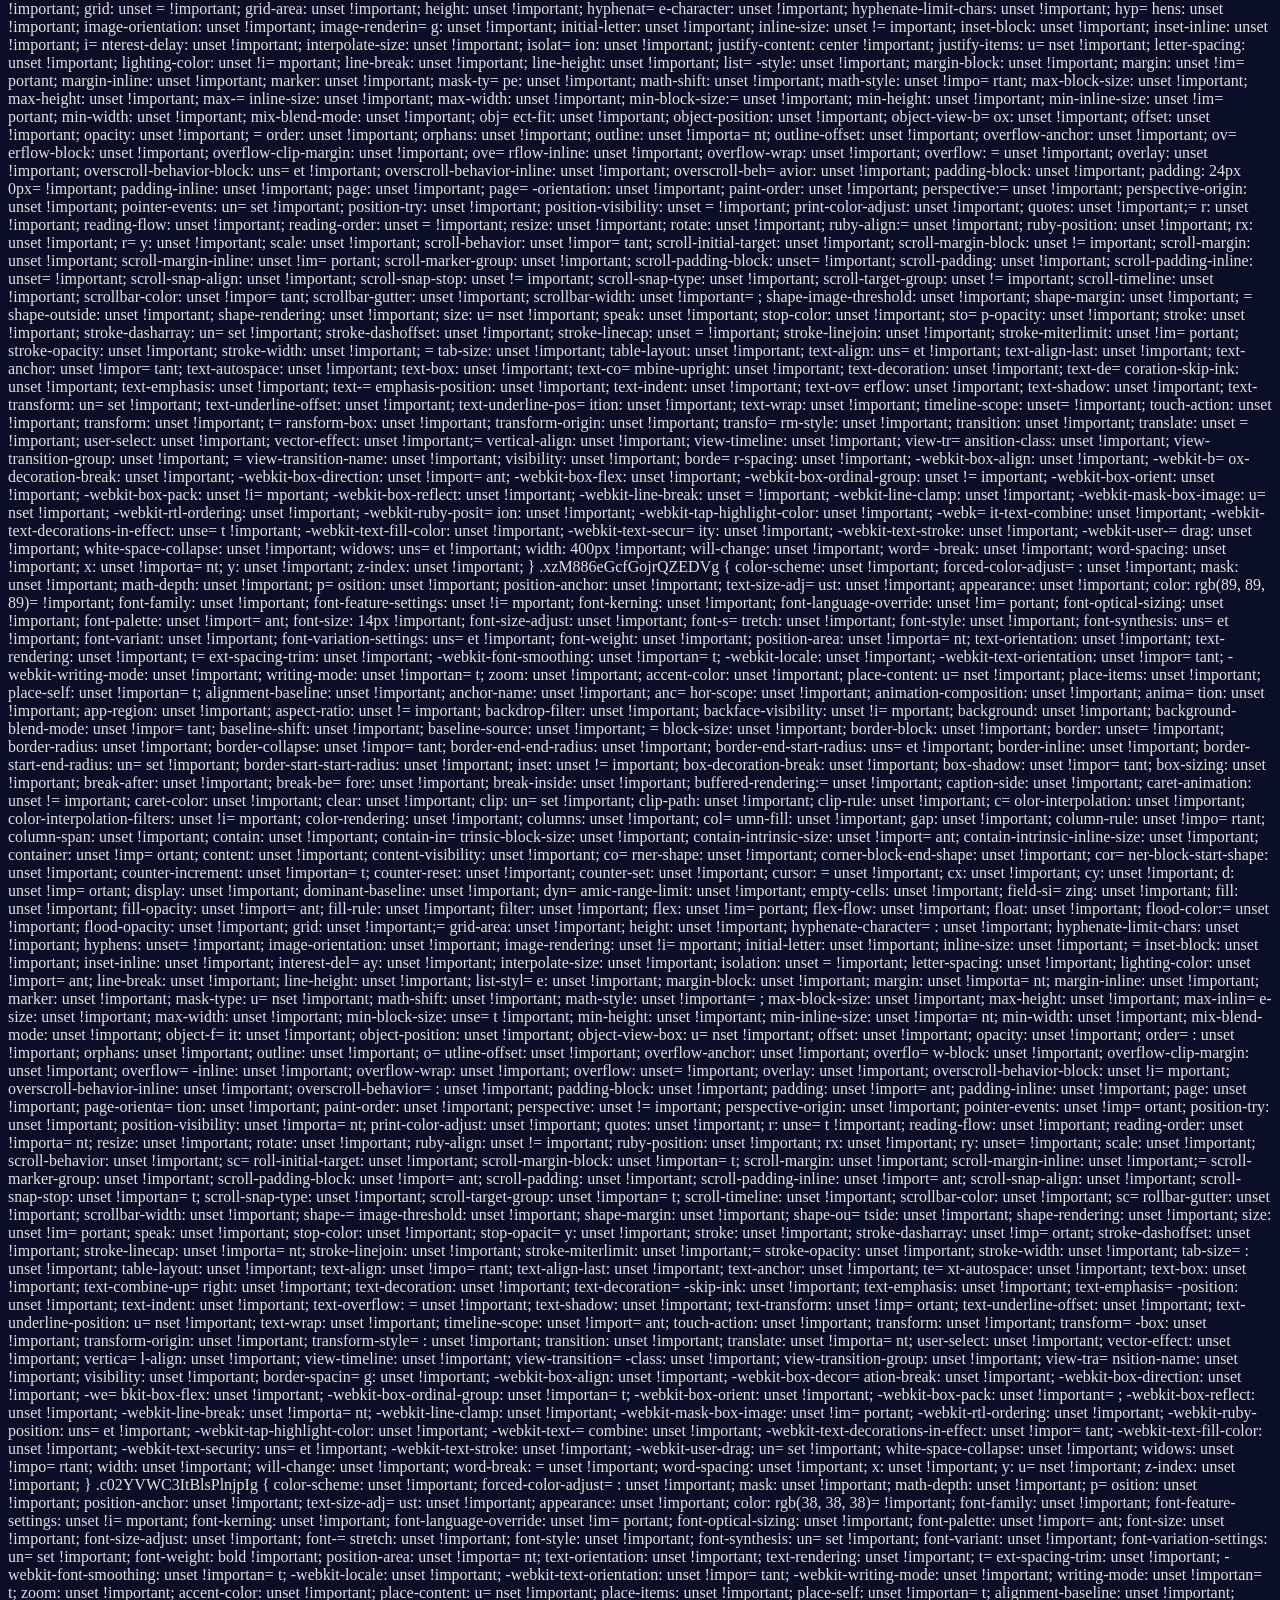
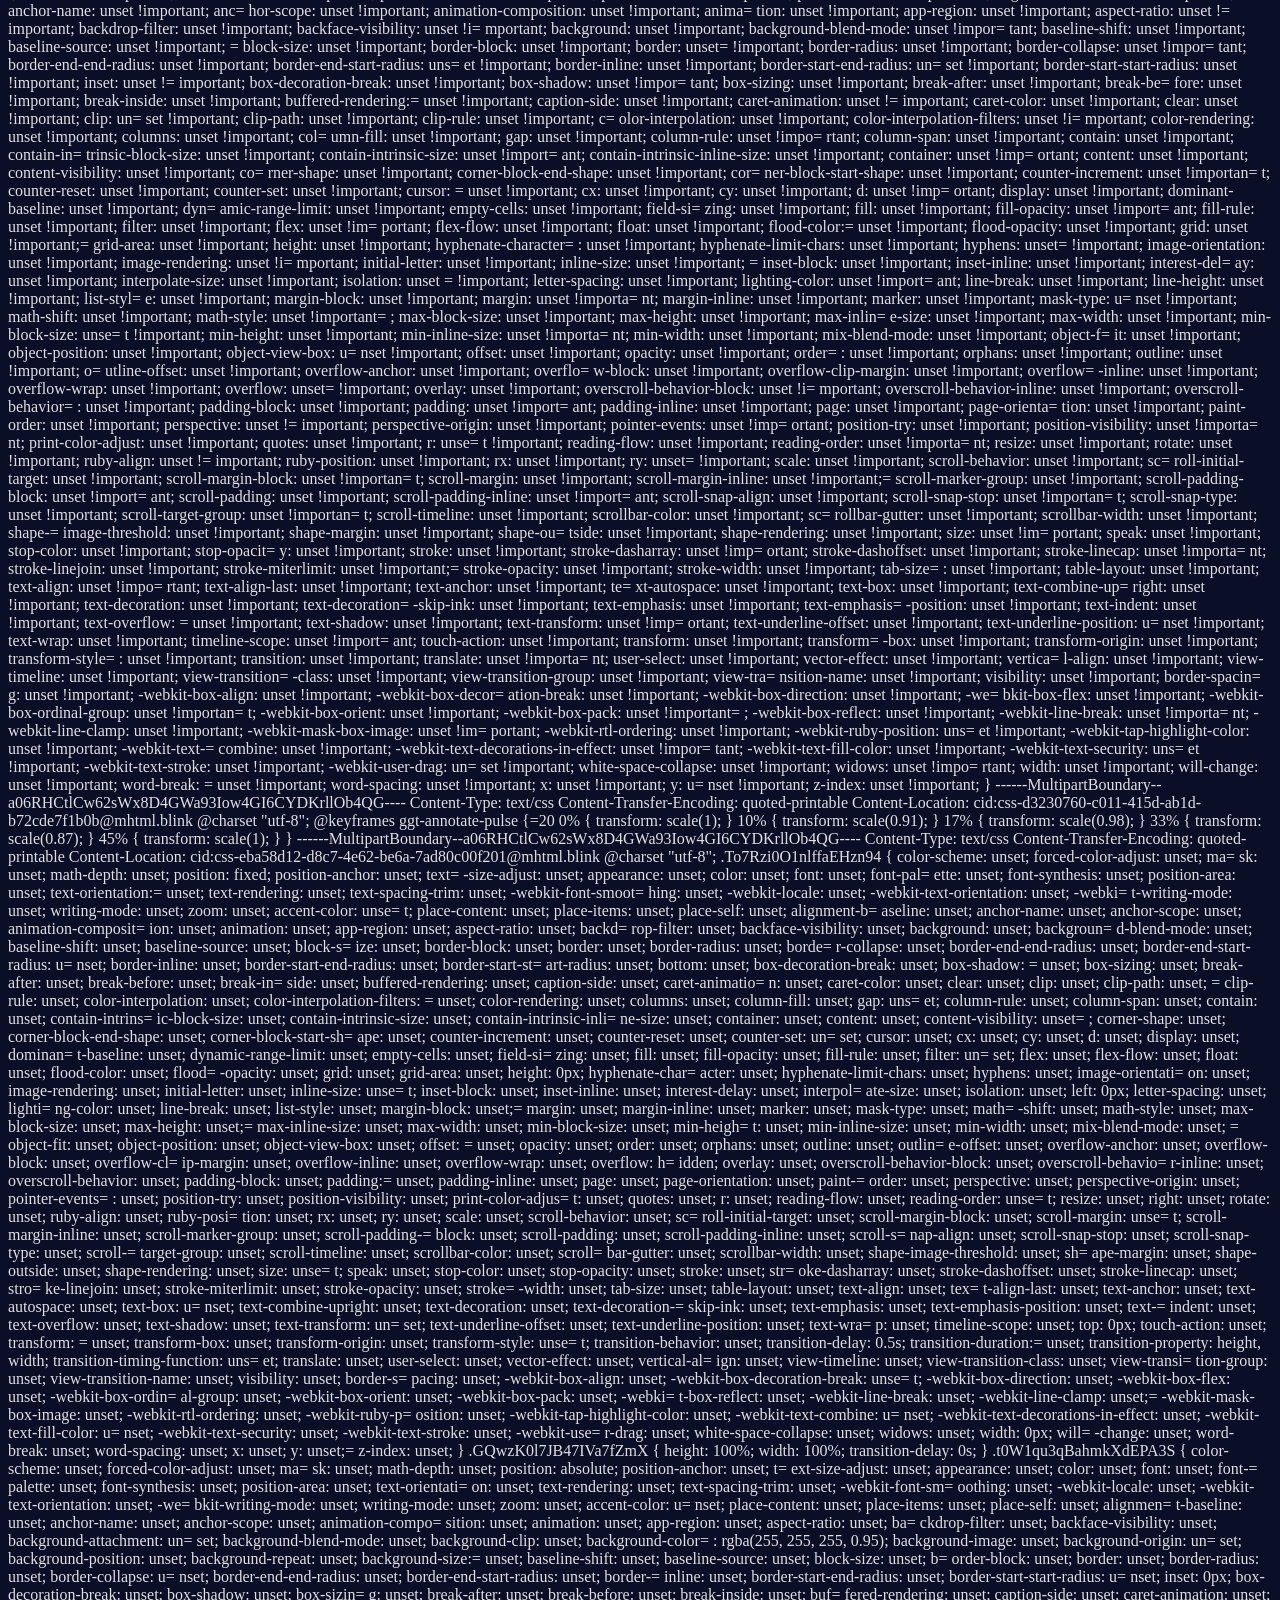
==== commit 9a70e75d: "x" ====
--- a/lab04/index.html
+++ b/lab04/index.html
@@ -33,7 +33,7 @@
 <style>
 body {
 background-color: #0a0e27;
-color: #e0e0e0>
+color: #e0e0e0;
 font-family: "Arial, sans-serif";
 }
 header {
@@ -51,20 +51,20 @@
 }
 h1 {
 color: #ff00ff;
-font-size: 2.5rem
+font-size: 2.5rem;
 margin-bottom: 0.5rem
 }
 h2 {
 color: #00d4ff;
-font-size: 1.8rem
+font-size: 1.8rem;
 margin-top: 2rem;
 margin-bottom: 1rem;
-padding-bottom: 0.5rem
+padding-bottom: 0.5rem;
 border-bottom: 2px solid #ff00ff;
 }
 h3 {
 color: #ff00ff;
-font-size: 1.3rem
+font-size: 1.3rem;
 margin-bottom: 0.5rem
 }
 link {
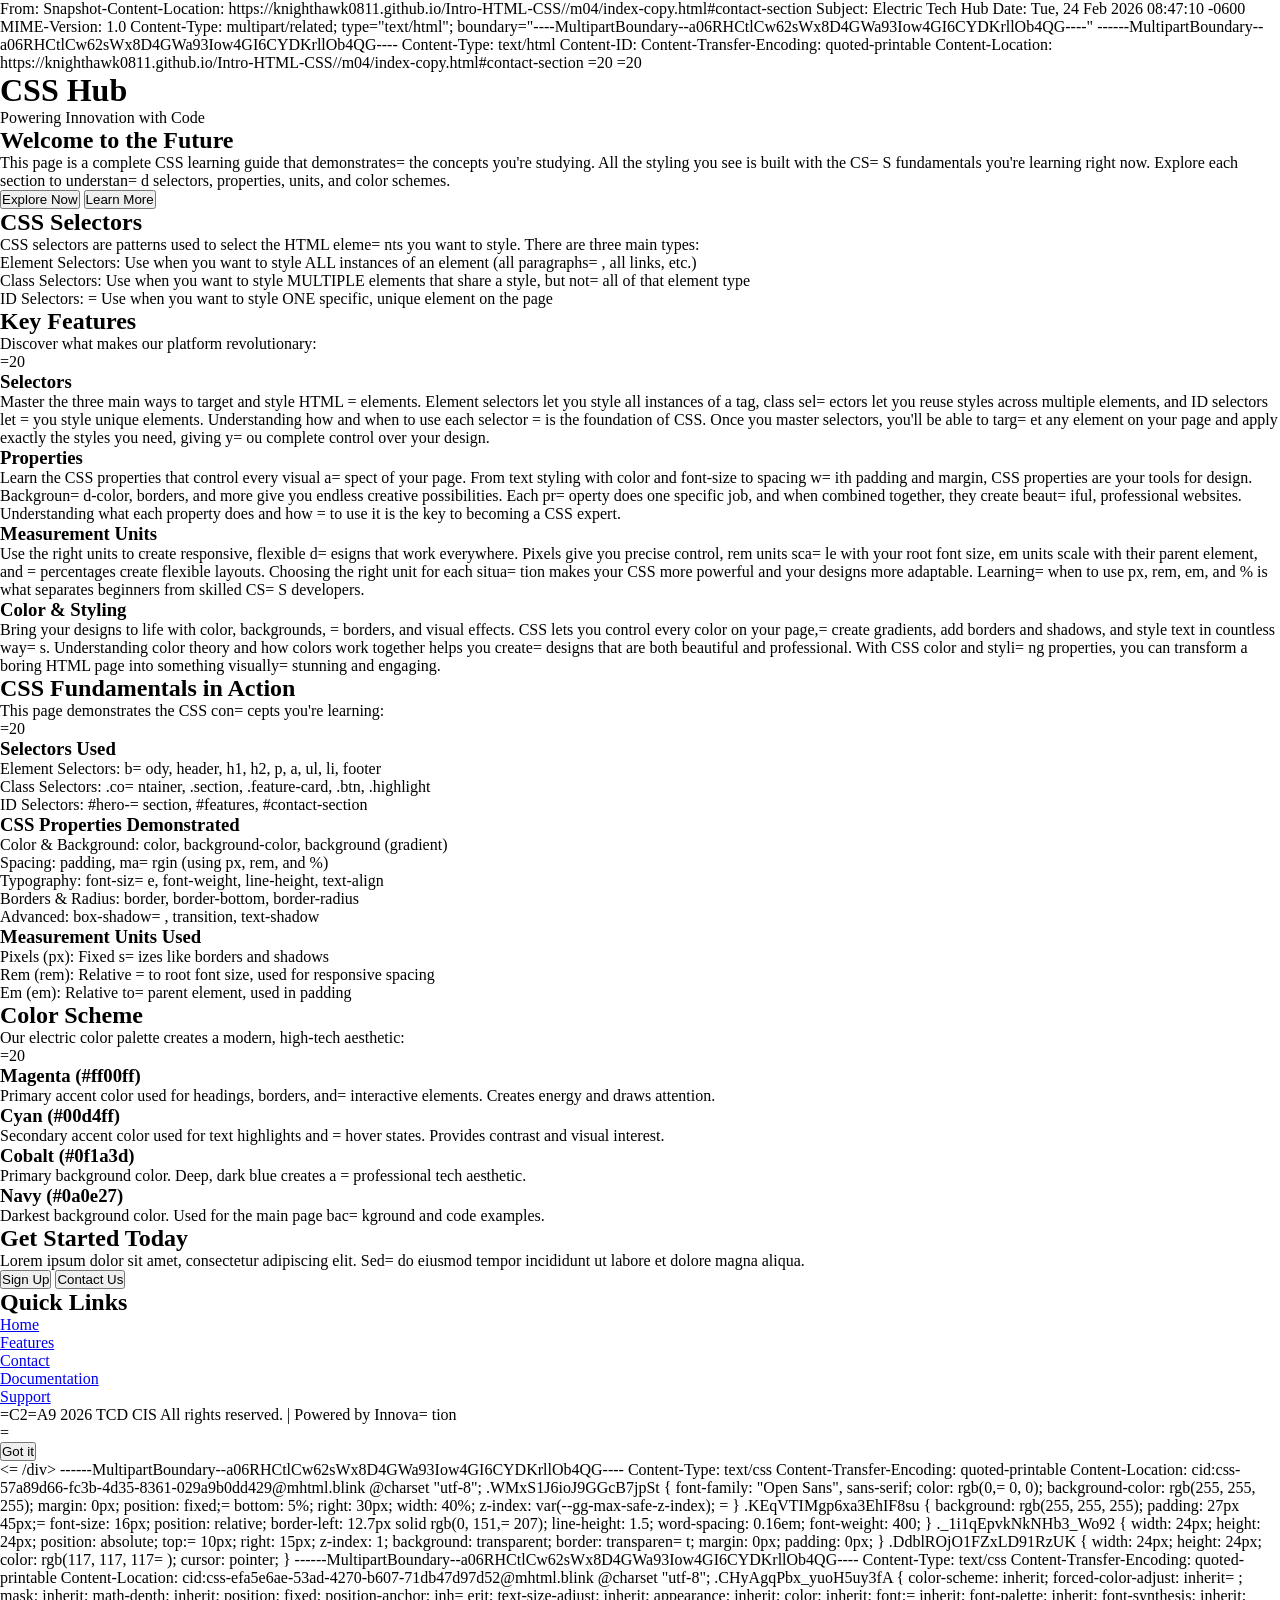
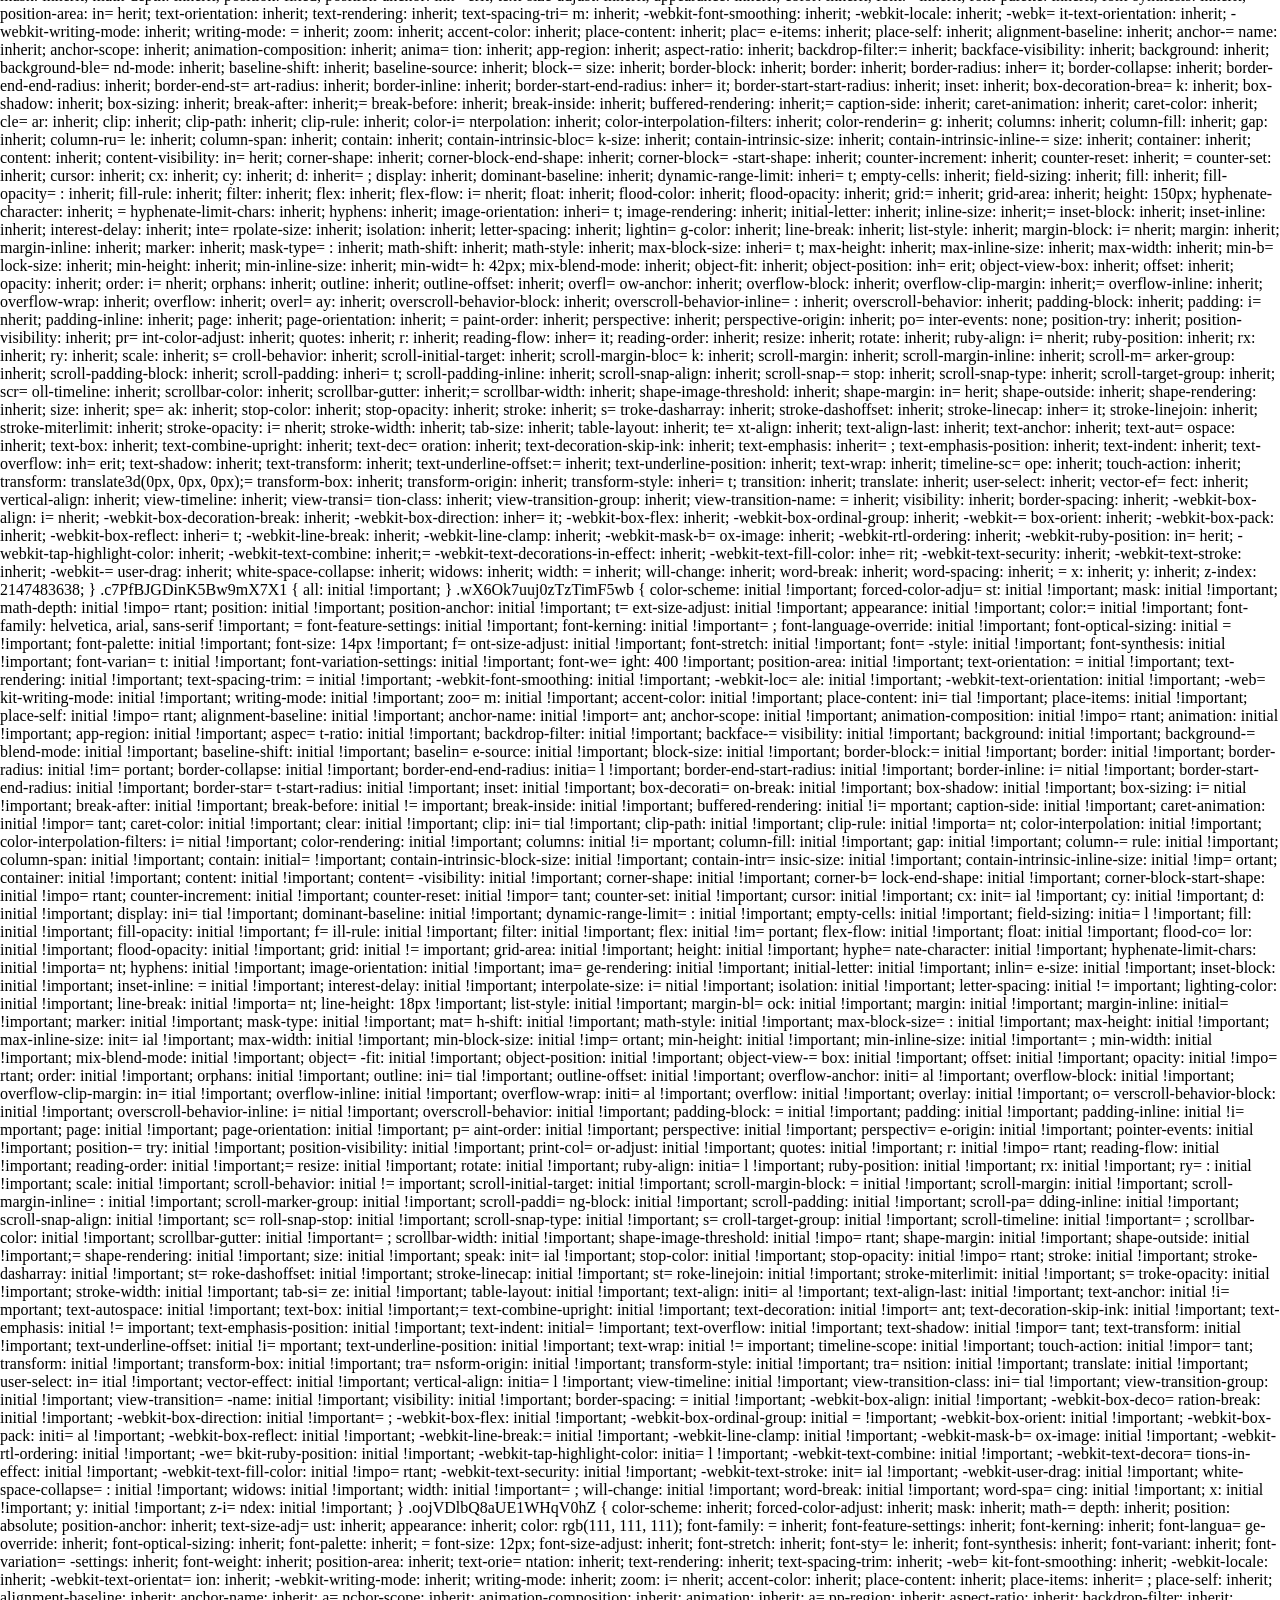
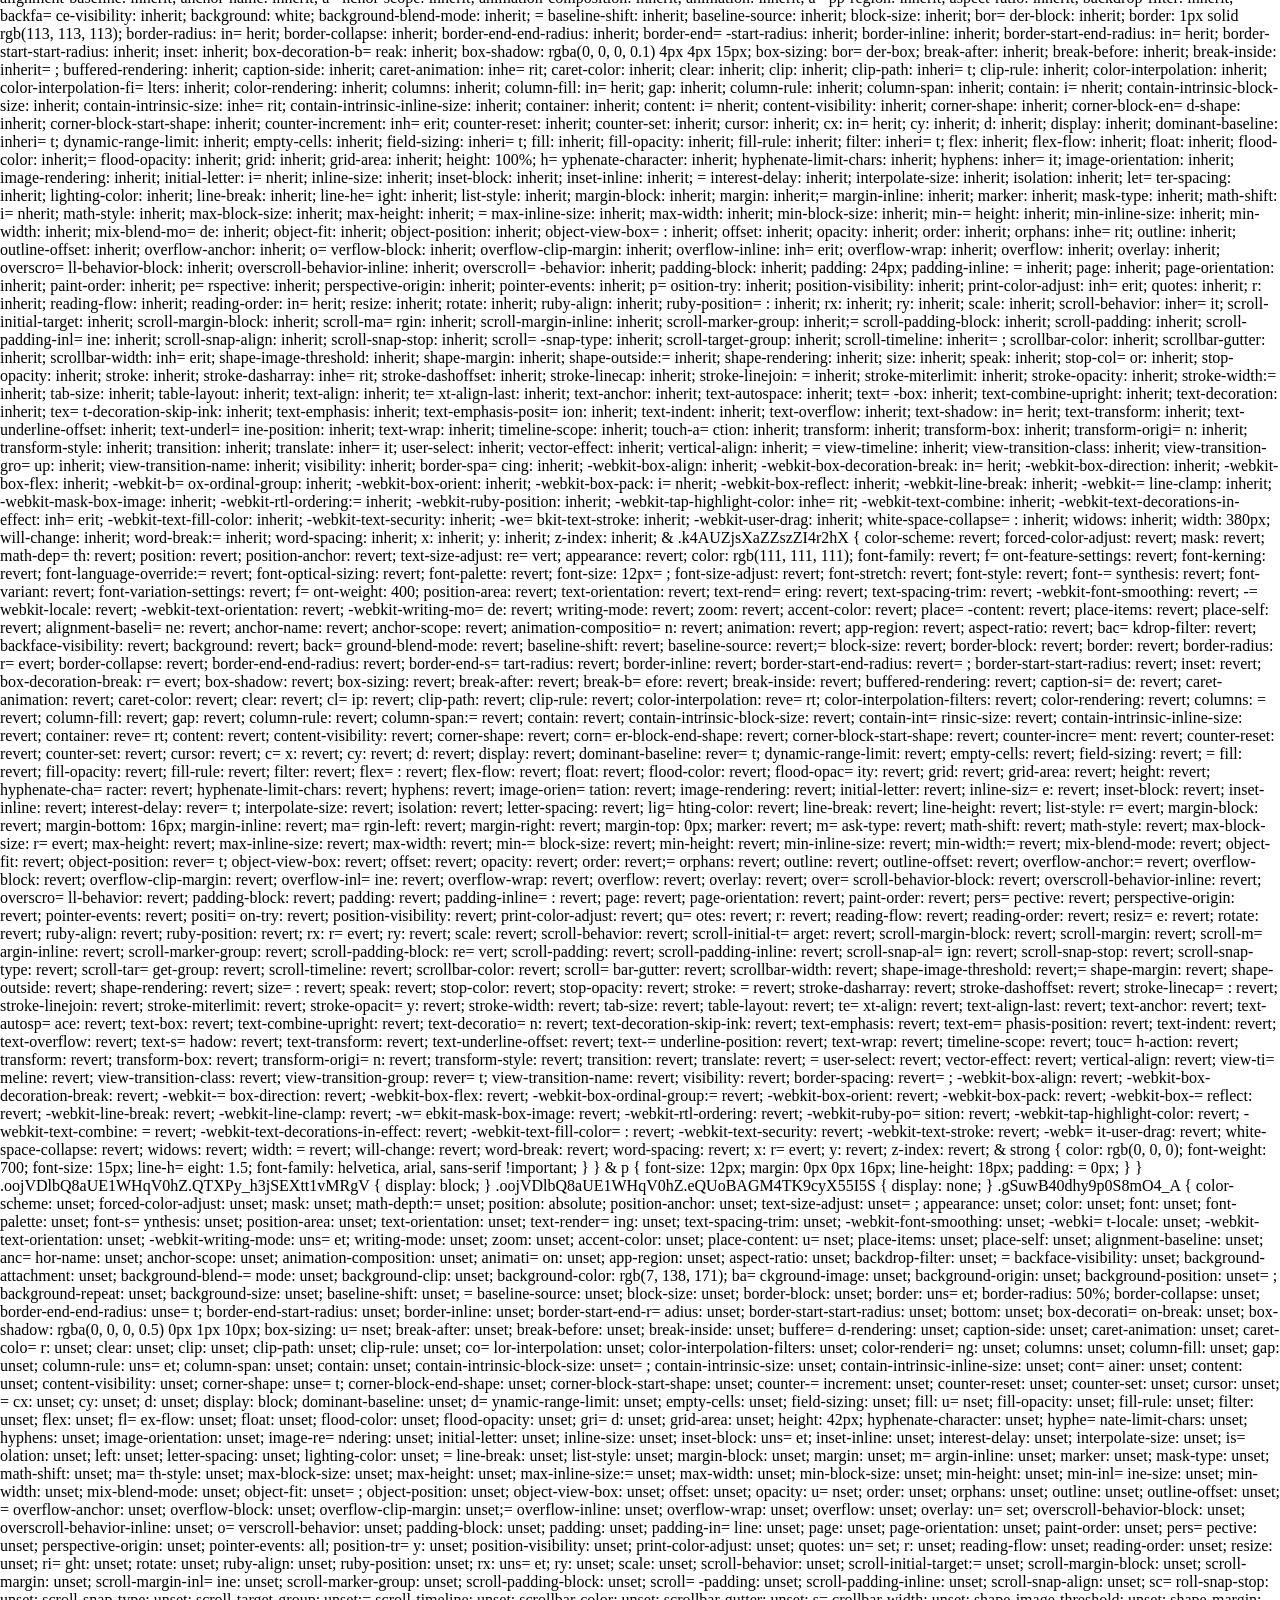
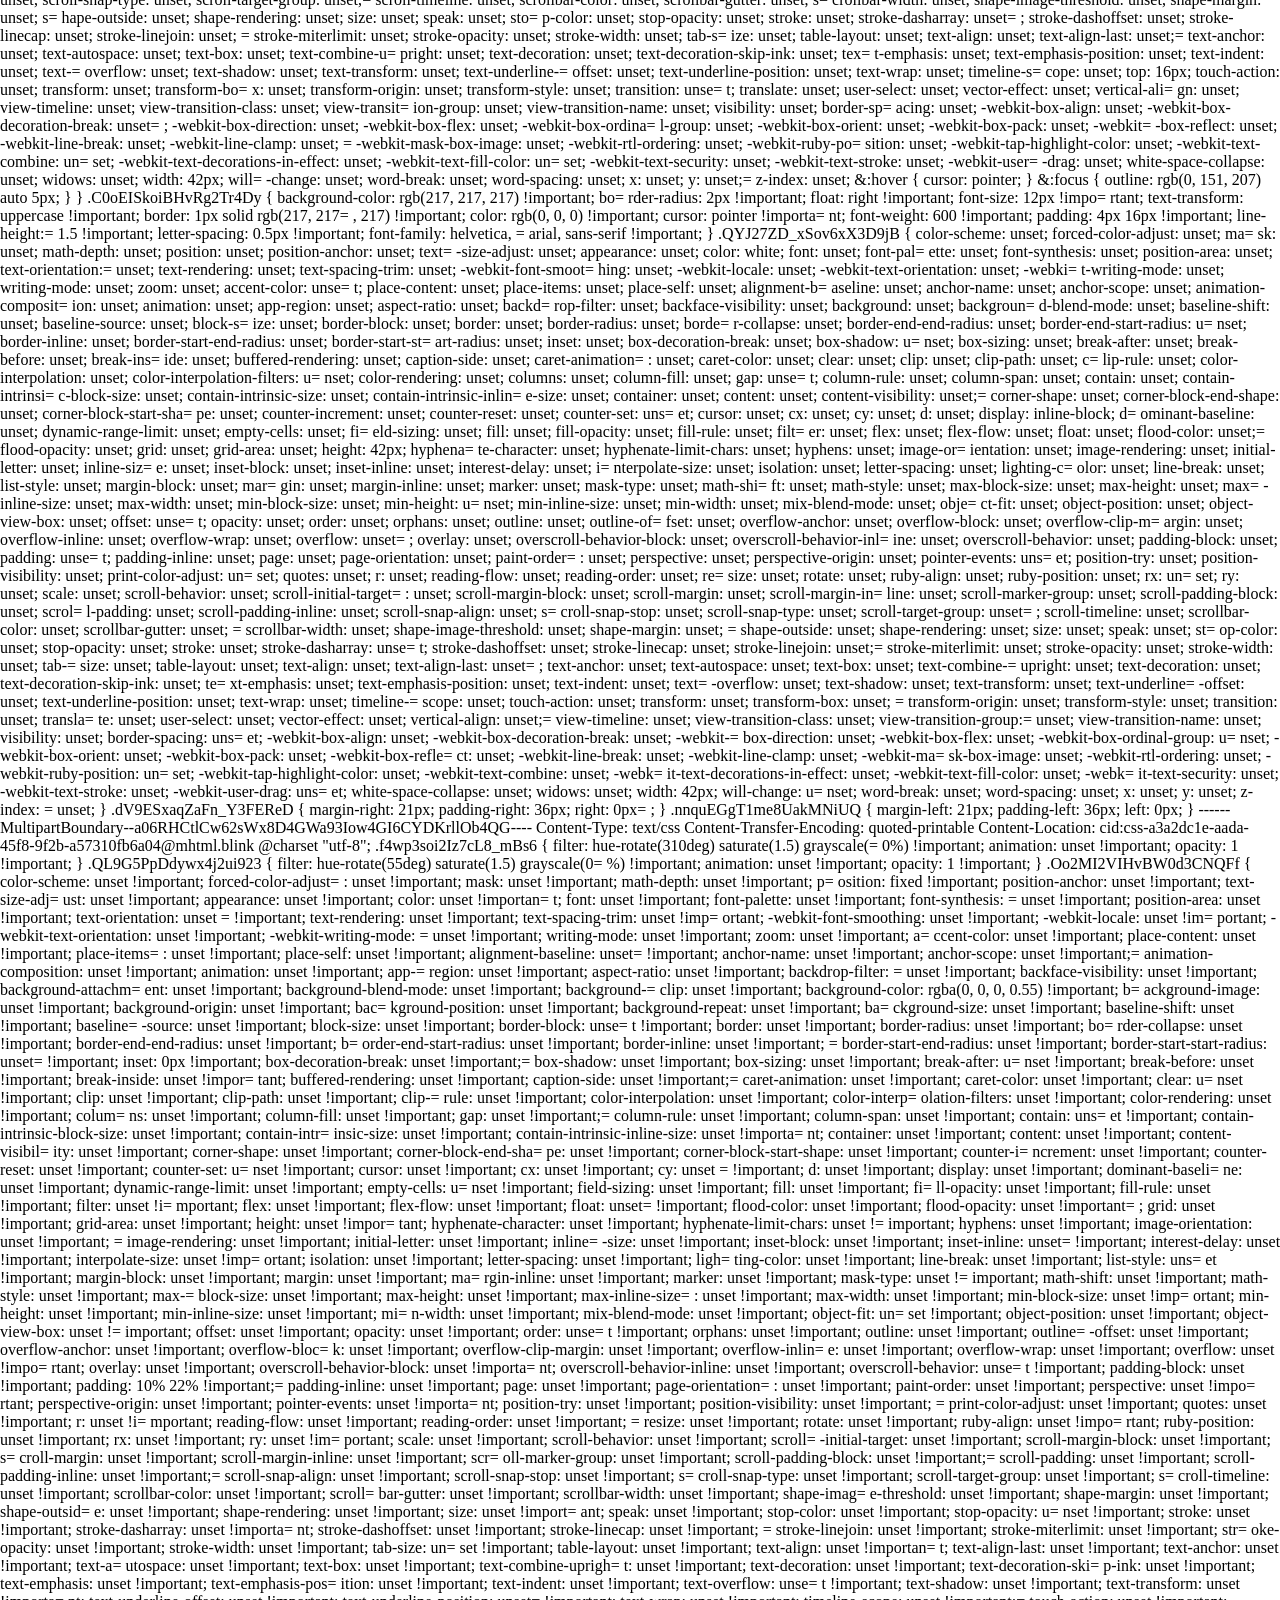
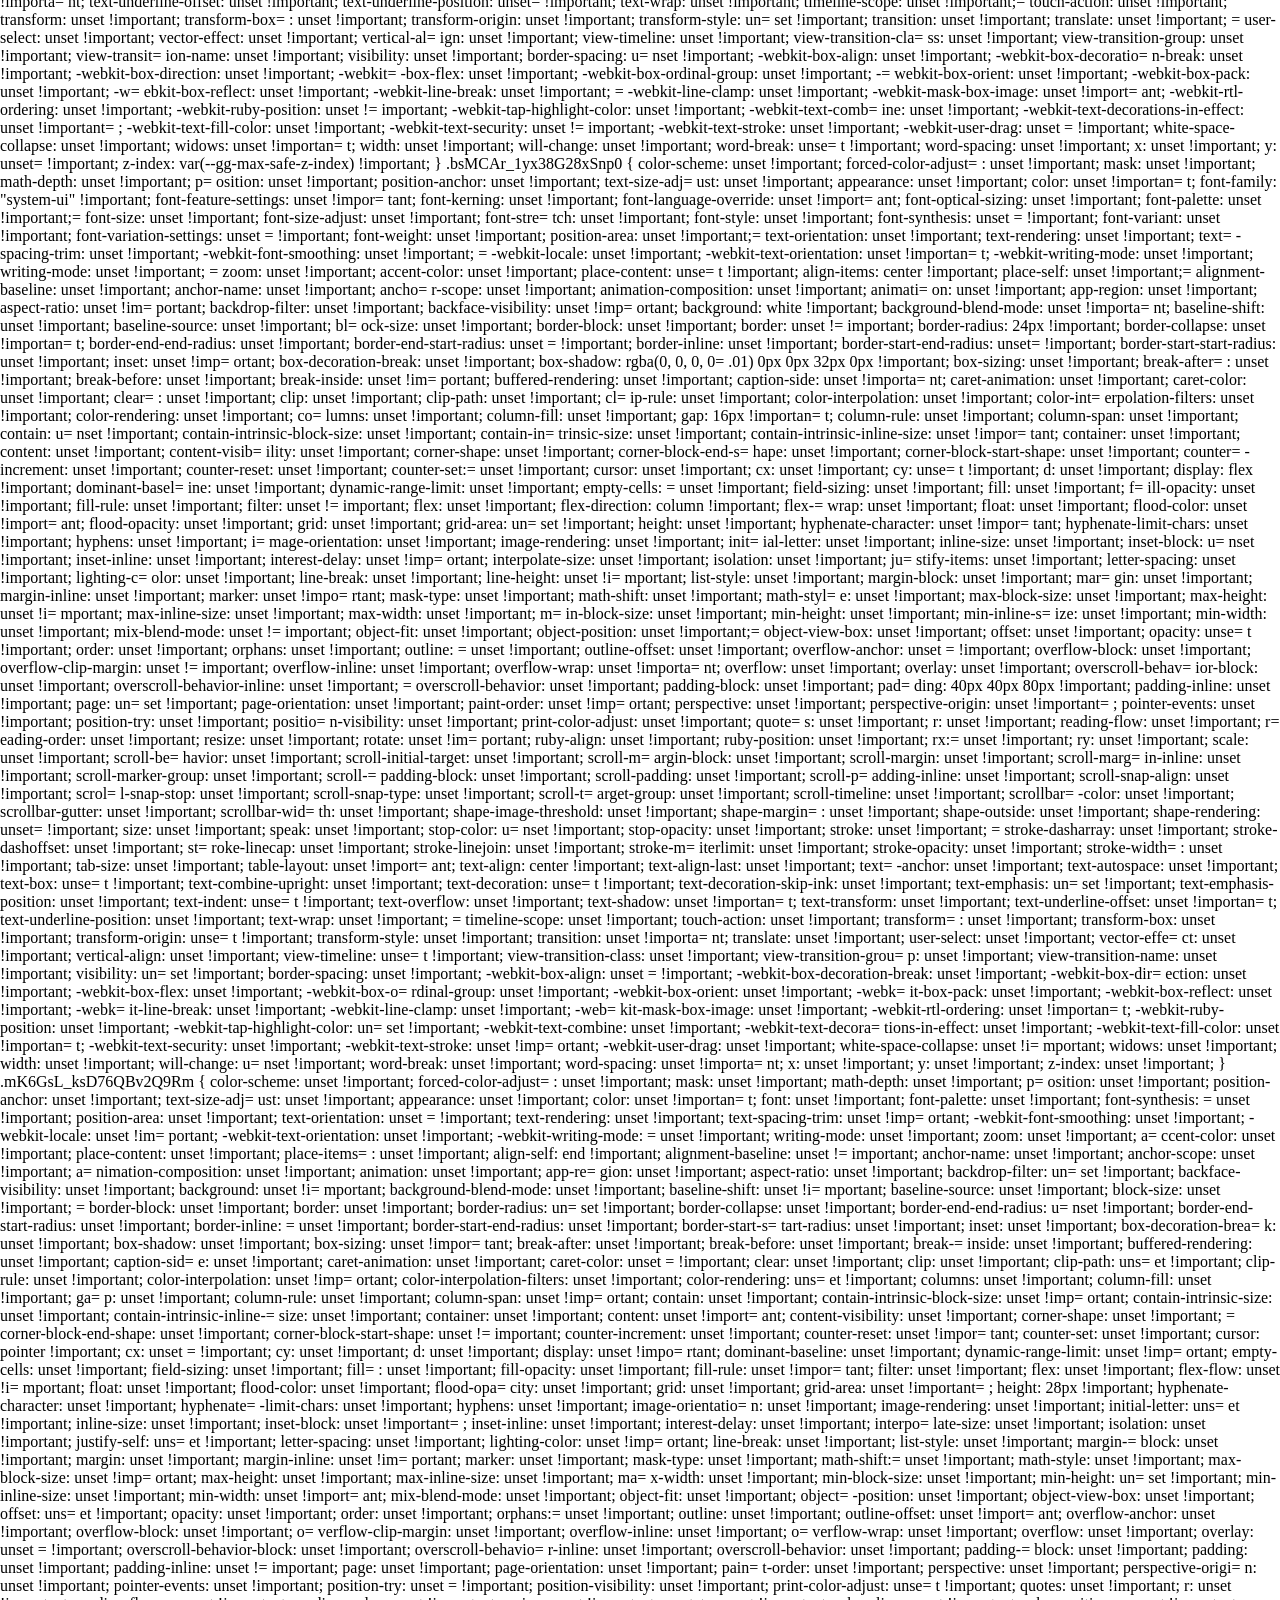
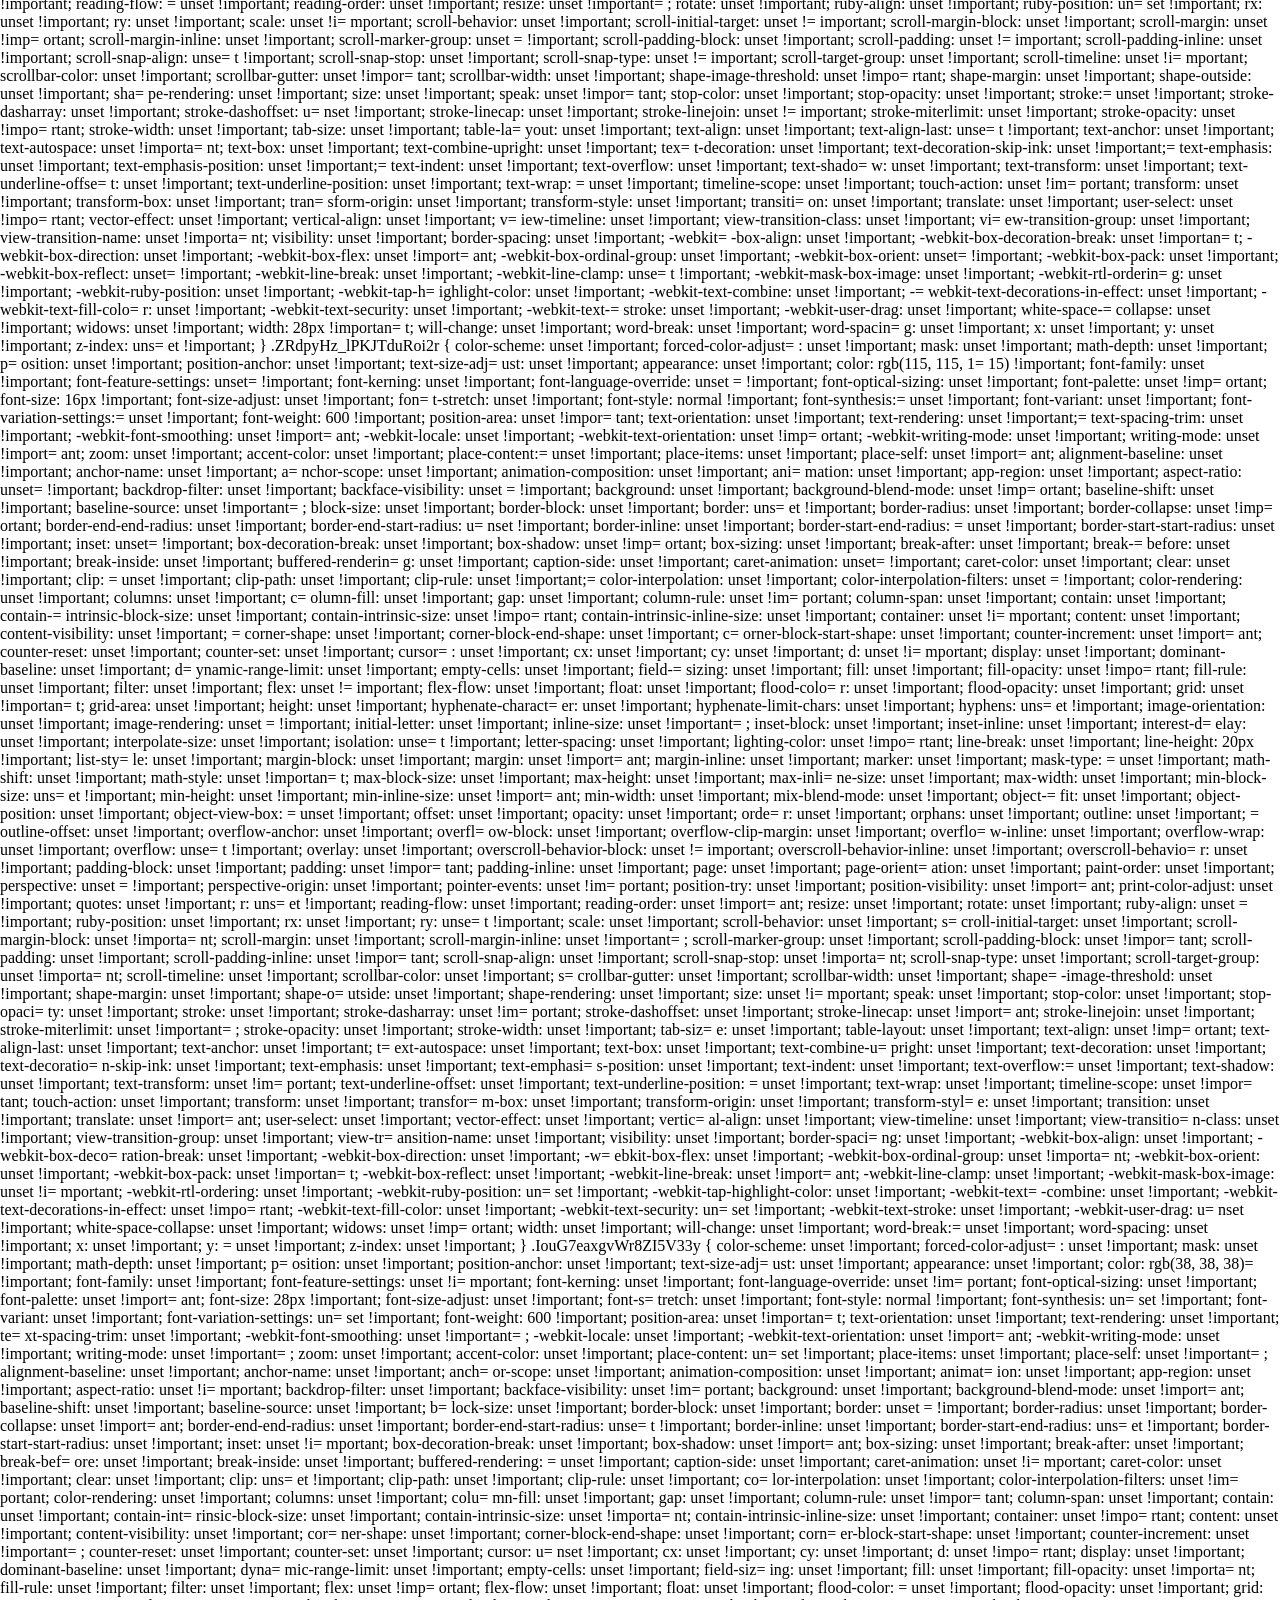
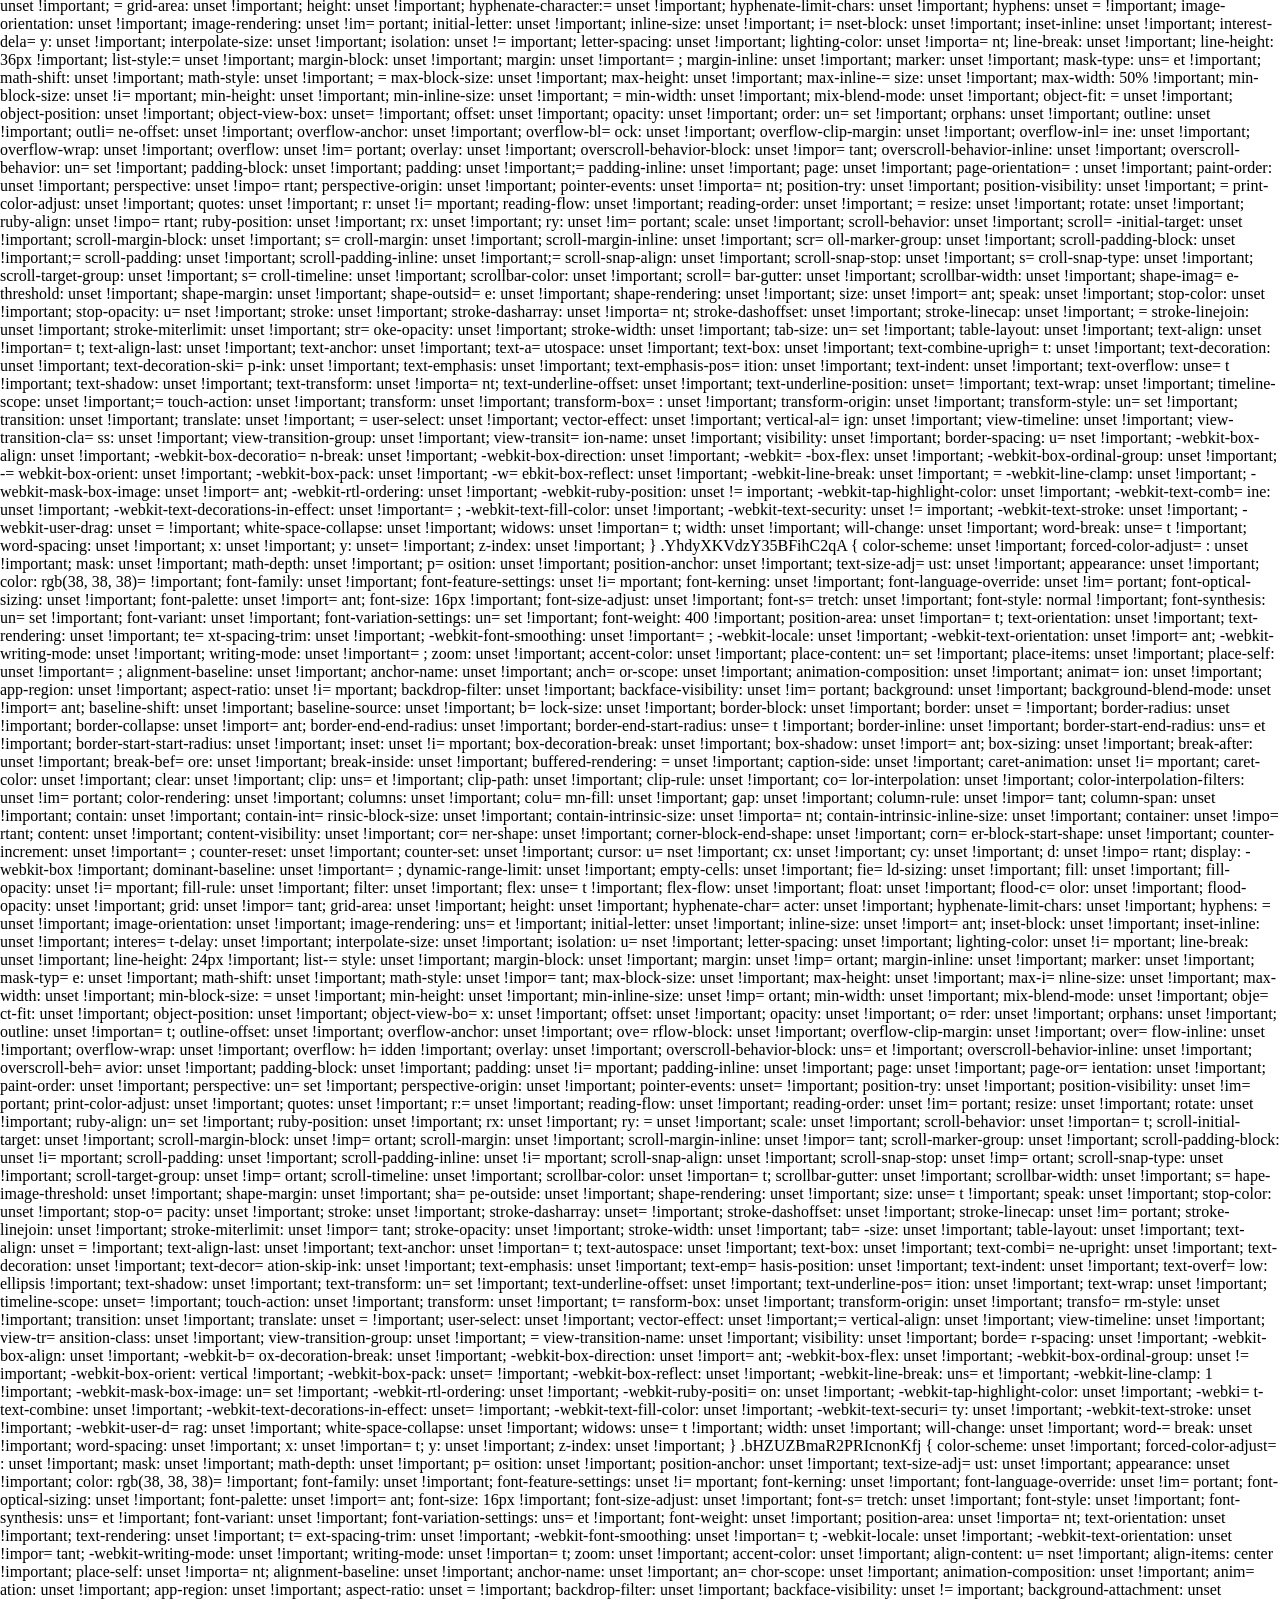
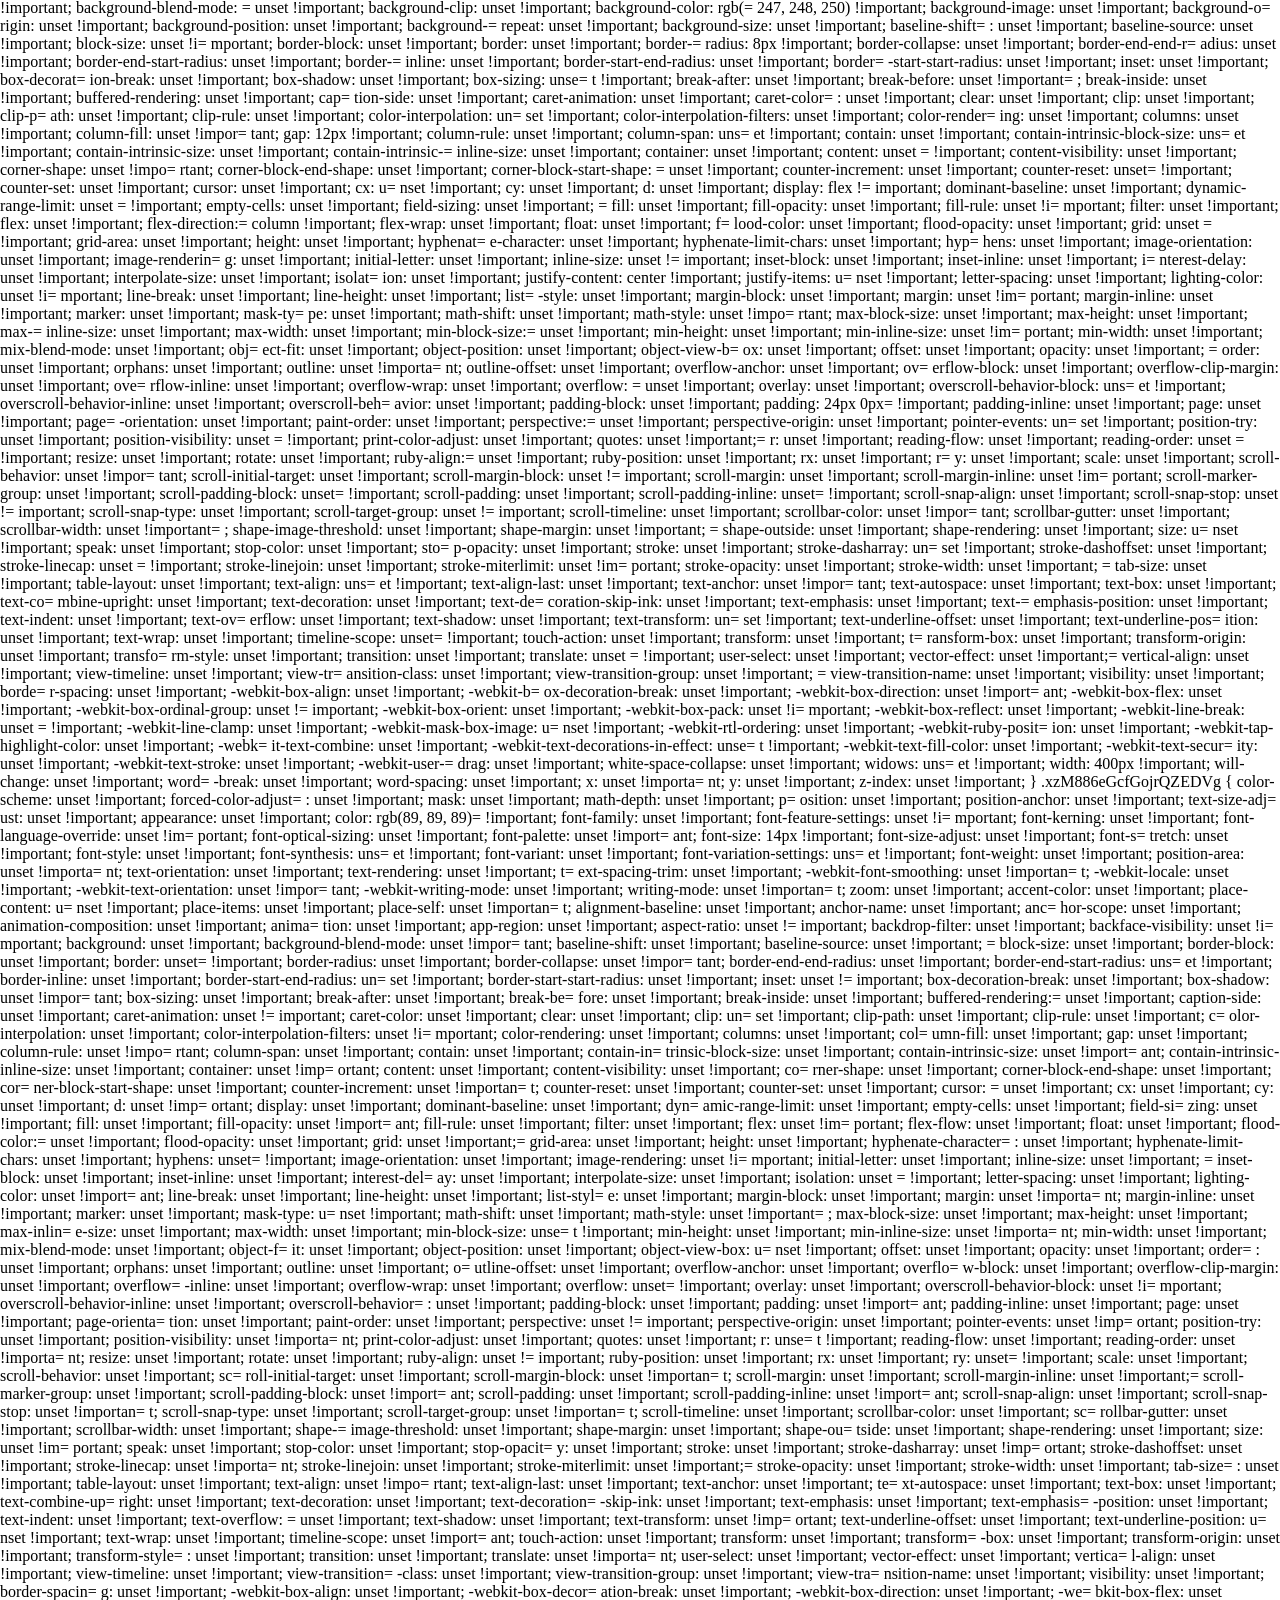
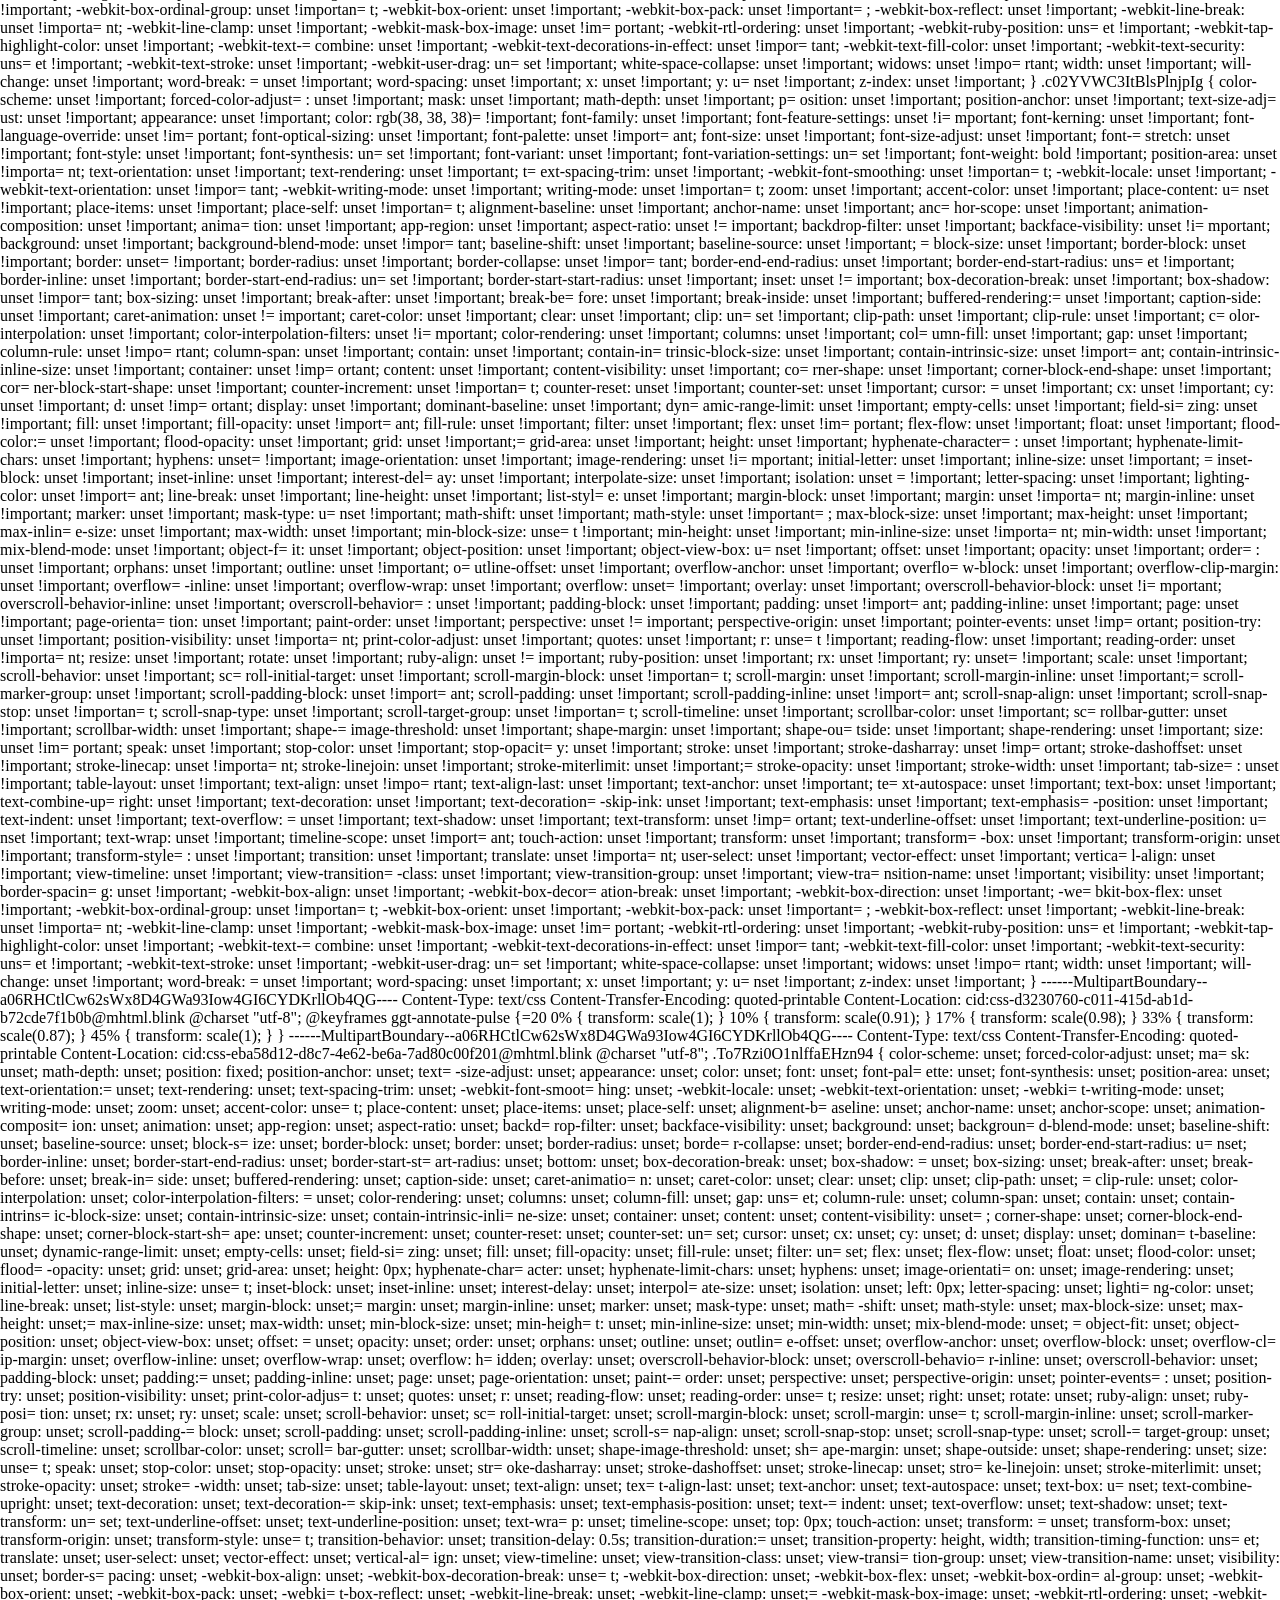
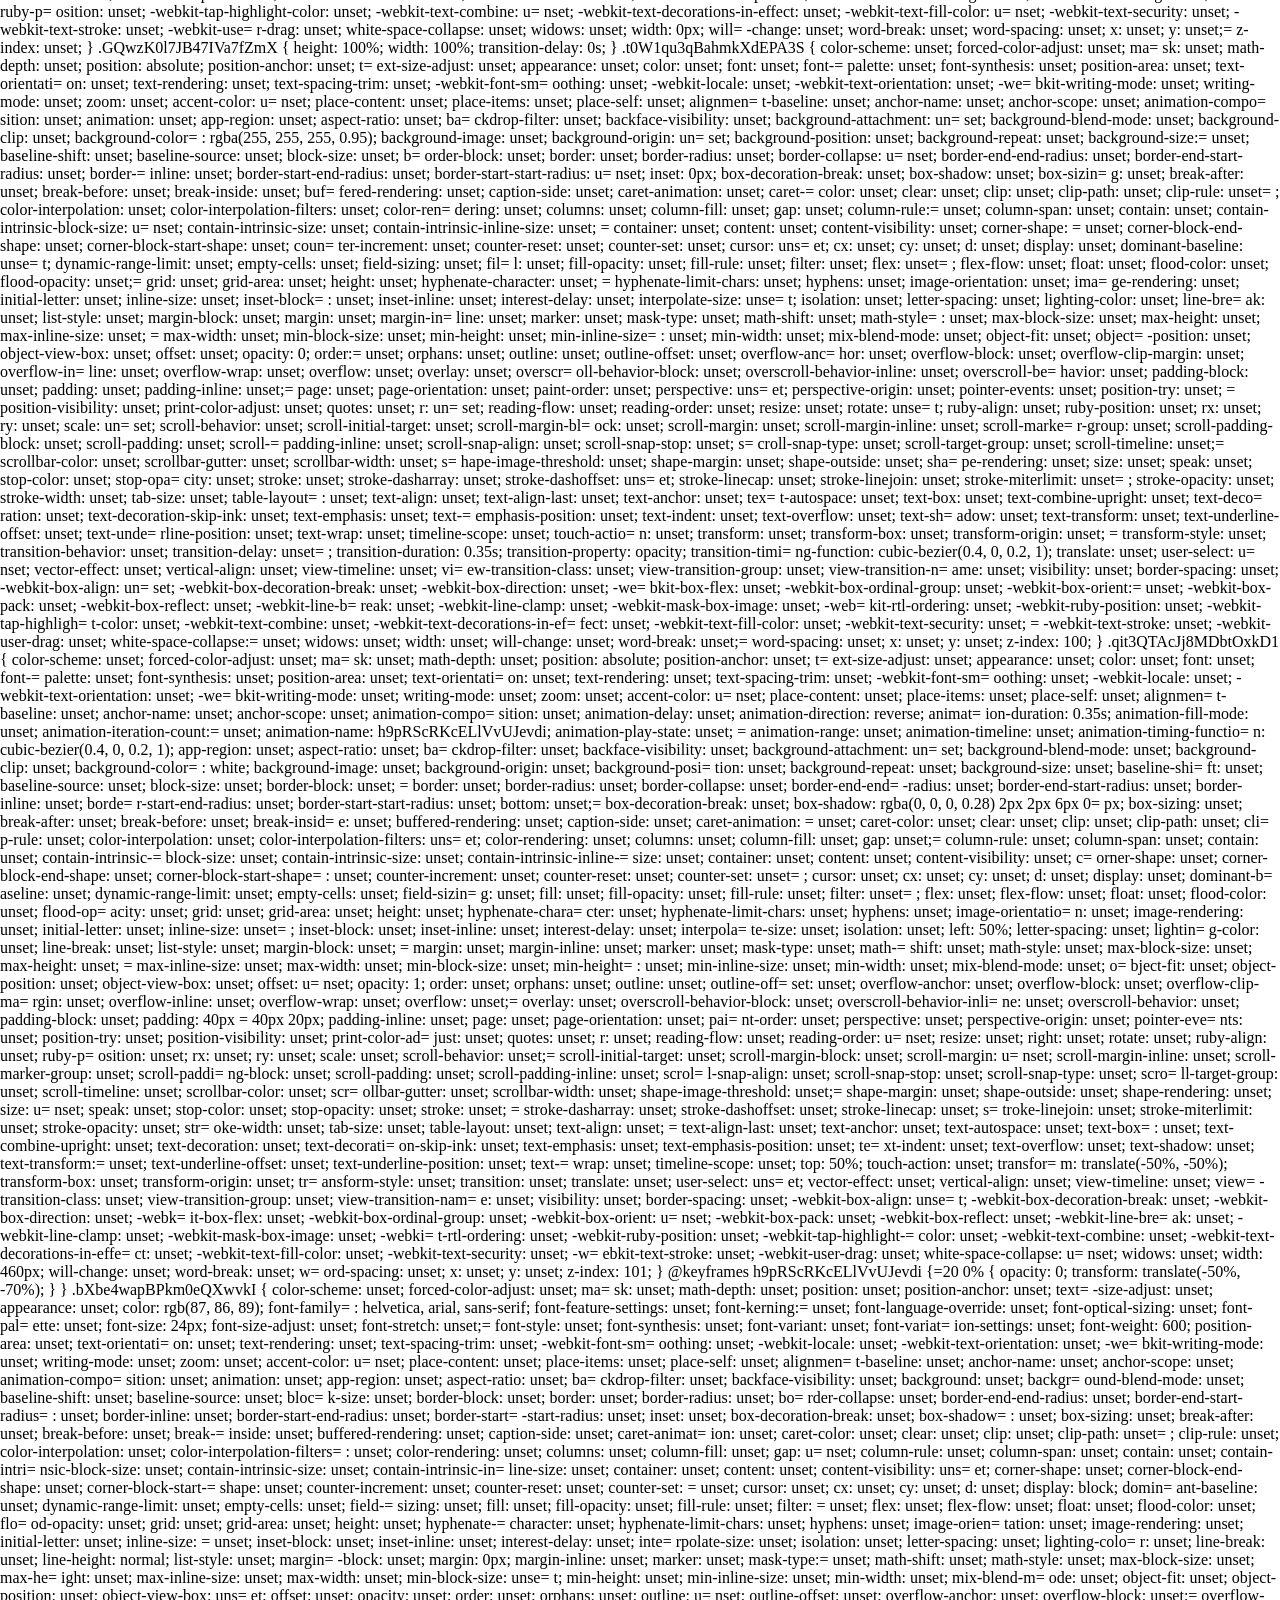
==== commit afaa66f1: "x2" ====
--- a/lab04/index.html
+++ b/lab04/index.html
@@ -31,62 +31,11 @@
     <title>Electric Tech Hub</title>
    =20
 <style>
-body {
-background-color: #0a0e27;
-color: #e0e0e0;
-font-family: "Arial, sans-serif";
-}
-header {
-background-color: #0f1a3d;
-padding: 2rem;
-border-bottom: 3px solid #ff00ff;
-margin-bottom: 2rem;
-}
-footer {
-background-color: #0f1a3d;
-color: #00d4ff;
-padding: 2rem;
-text-align: center;
-border-top: 3px solid #00d4ff;
-}
-h1 {
-color: #ff00ff;
-font-size: 2.5rem;
-margin-bottom: 0.5rem
-}
-h2 {
-color: #00d4ff;
-font-size: 1.8rem;
-margin-top: 2rem;
-margin-bottom: 1rem;
-padding-bottom: 0.5rem;
-border-bottom: 2px solid #ff00ff;
-}
-h3 {
-color: #ff00ff;
-font-size: 1.3rem;
-margin-bottom: 0.5rem
-}
-link {
-color: #00d4ff;
-text-decoration: none;
-font-weight: bold;
-}
-link:hover {
-color: #ff00ff;
-}
-.container {
-max-width: 1200px;
-margin: 0 auto;
-padding-left: 1.5rem;
-padding-right: 1.5rem;
-}
-.section {
-background-color: #0f1a3d;
-padding: 2rem;
-margin-bottom: 2rem;
-border-left: 5px solid #00d4ff;
-border-radius: 8px;
+/*element selctors */
+* {
+    margin: 0;
+    padding: 0;
+    box-sizing: border-box;
 }
 </style>
 </head>
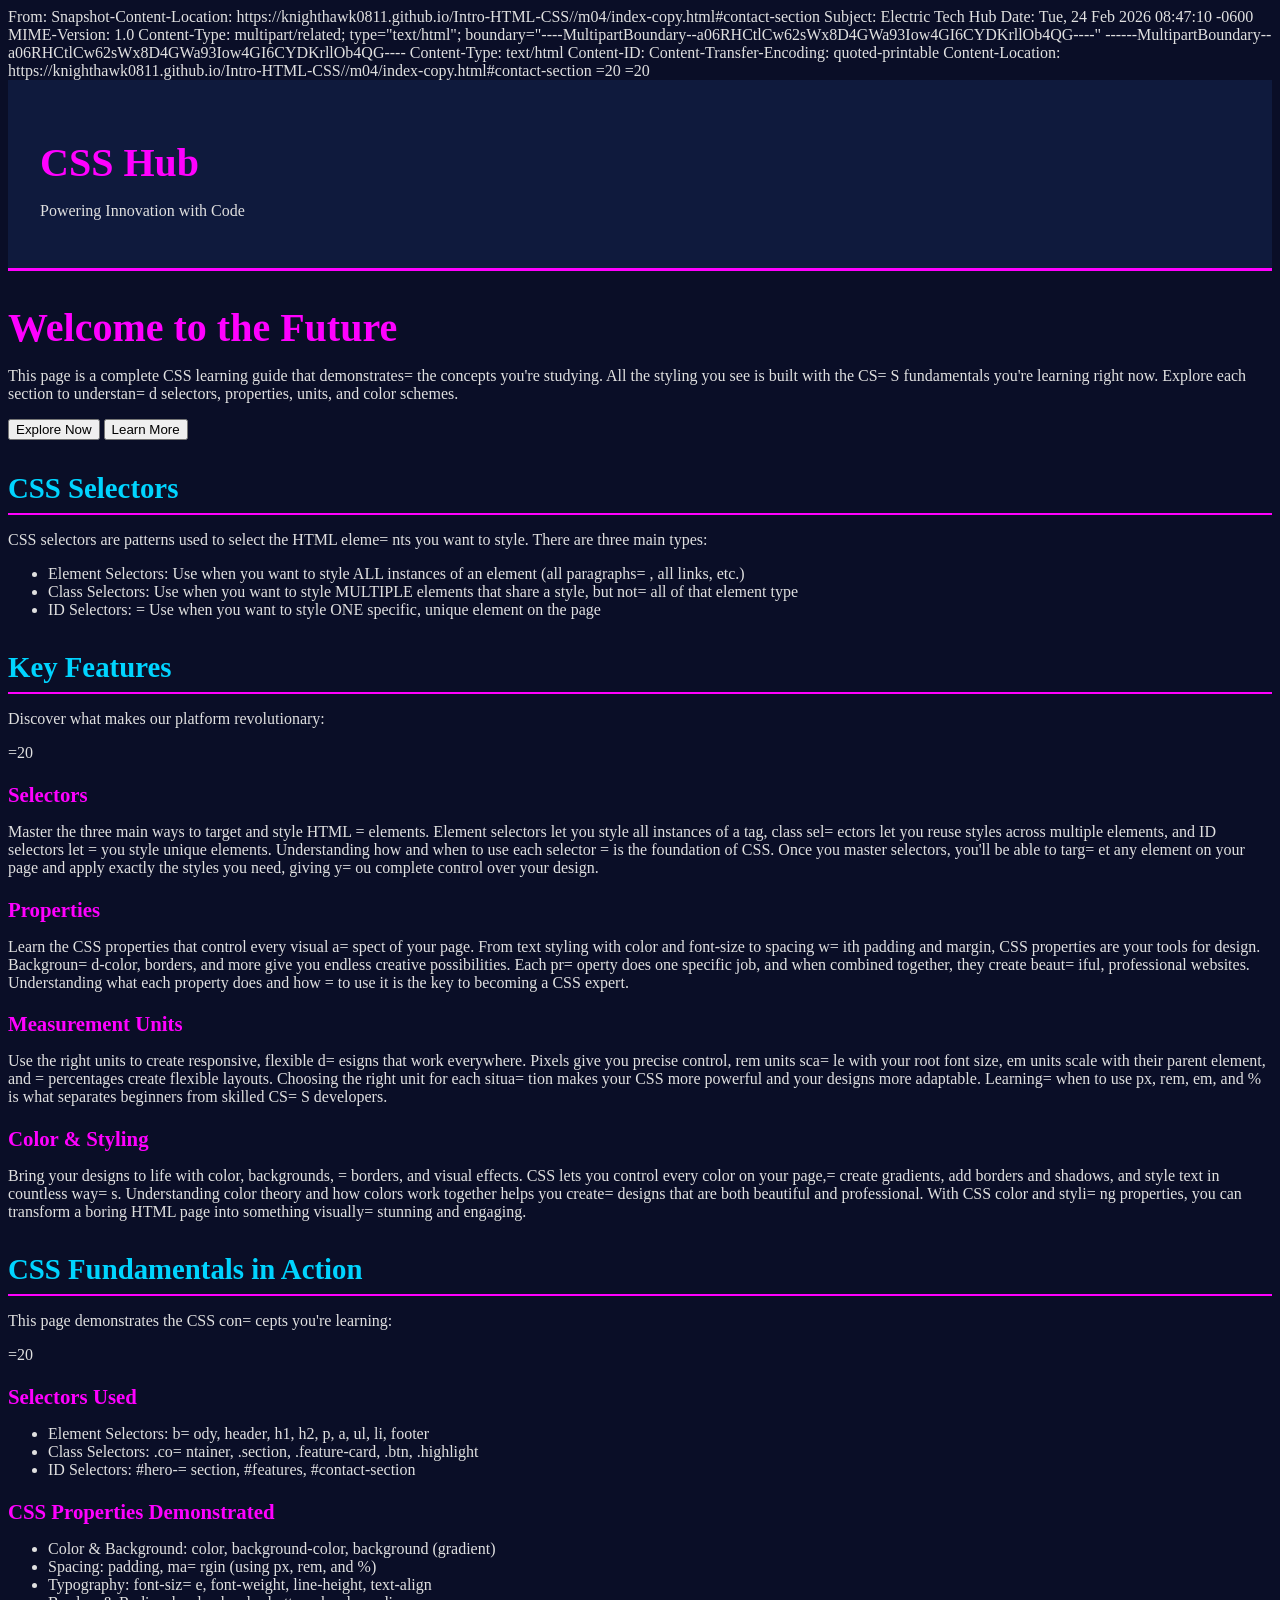
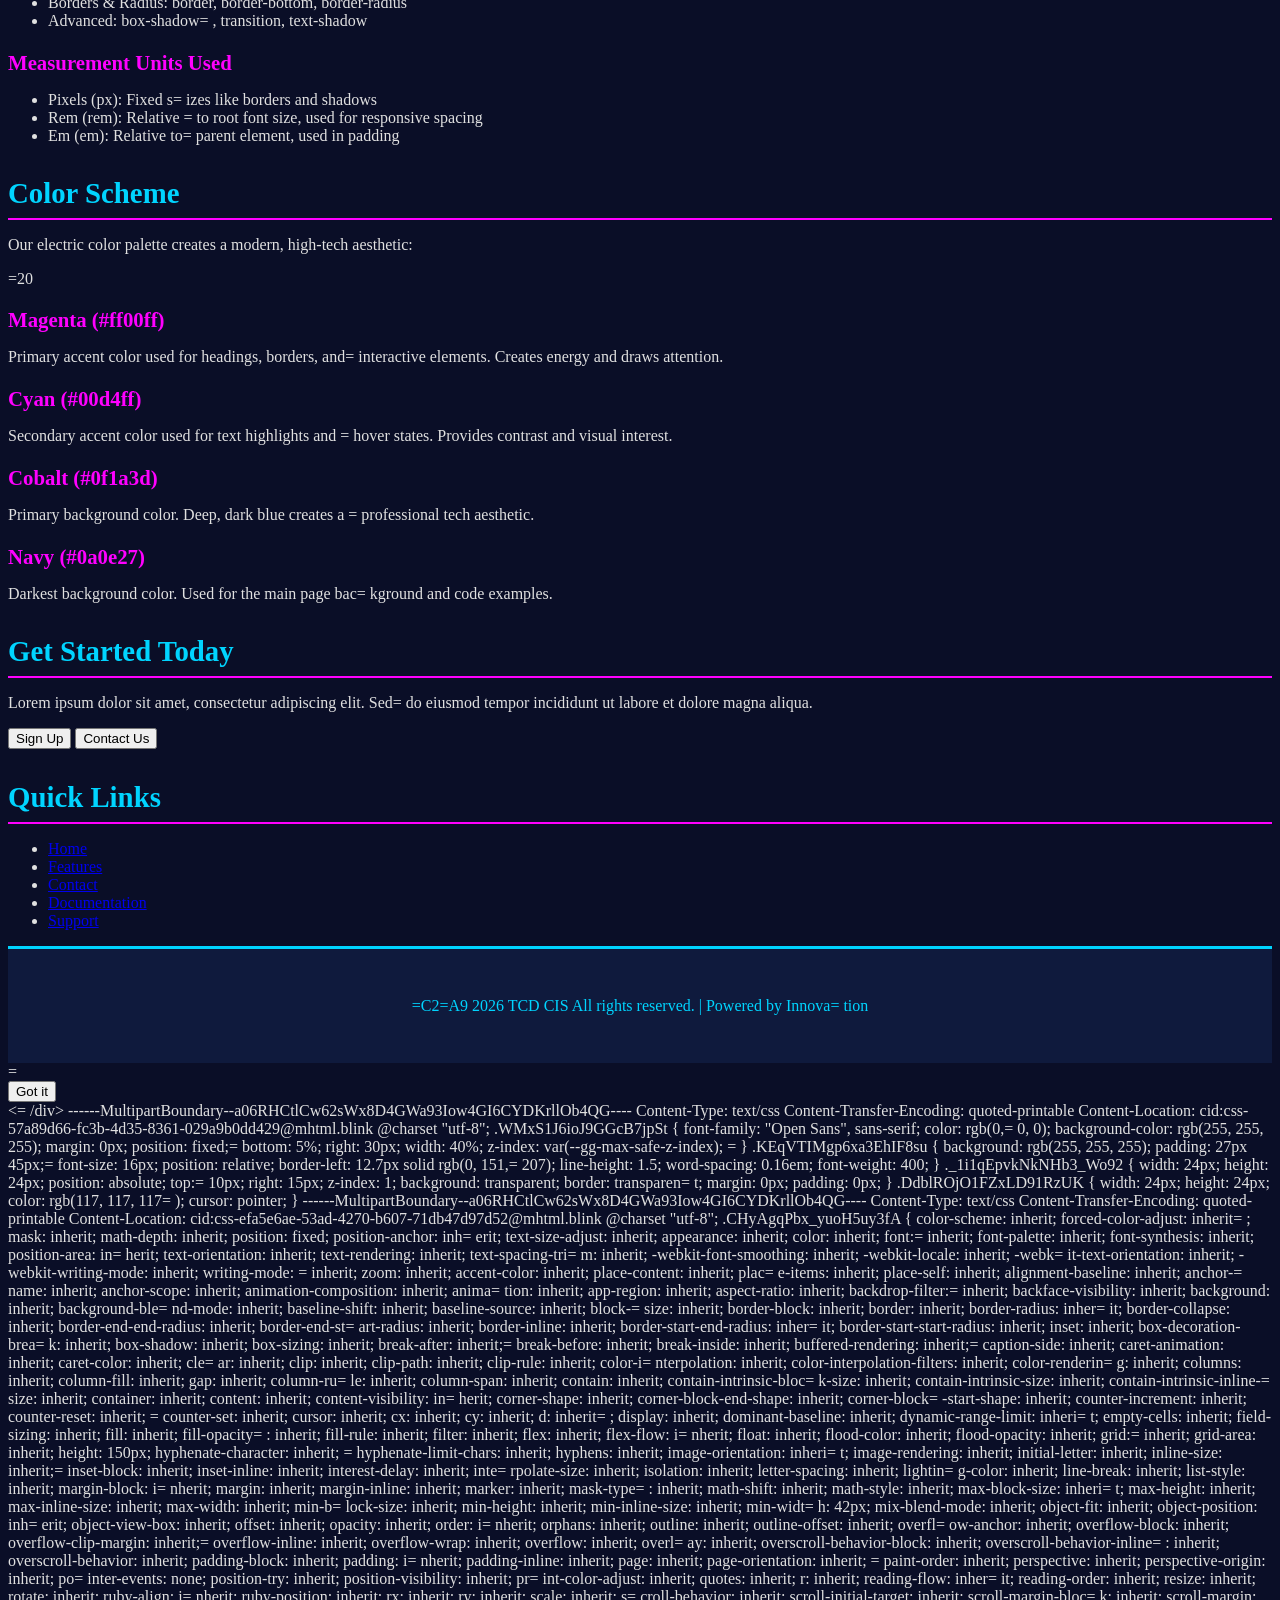
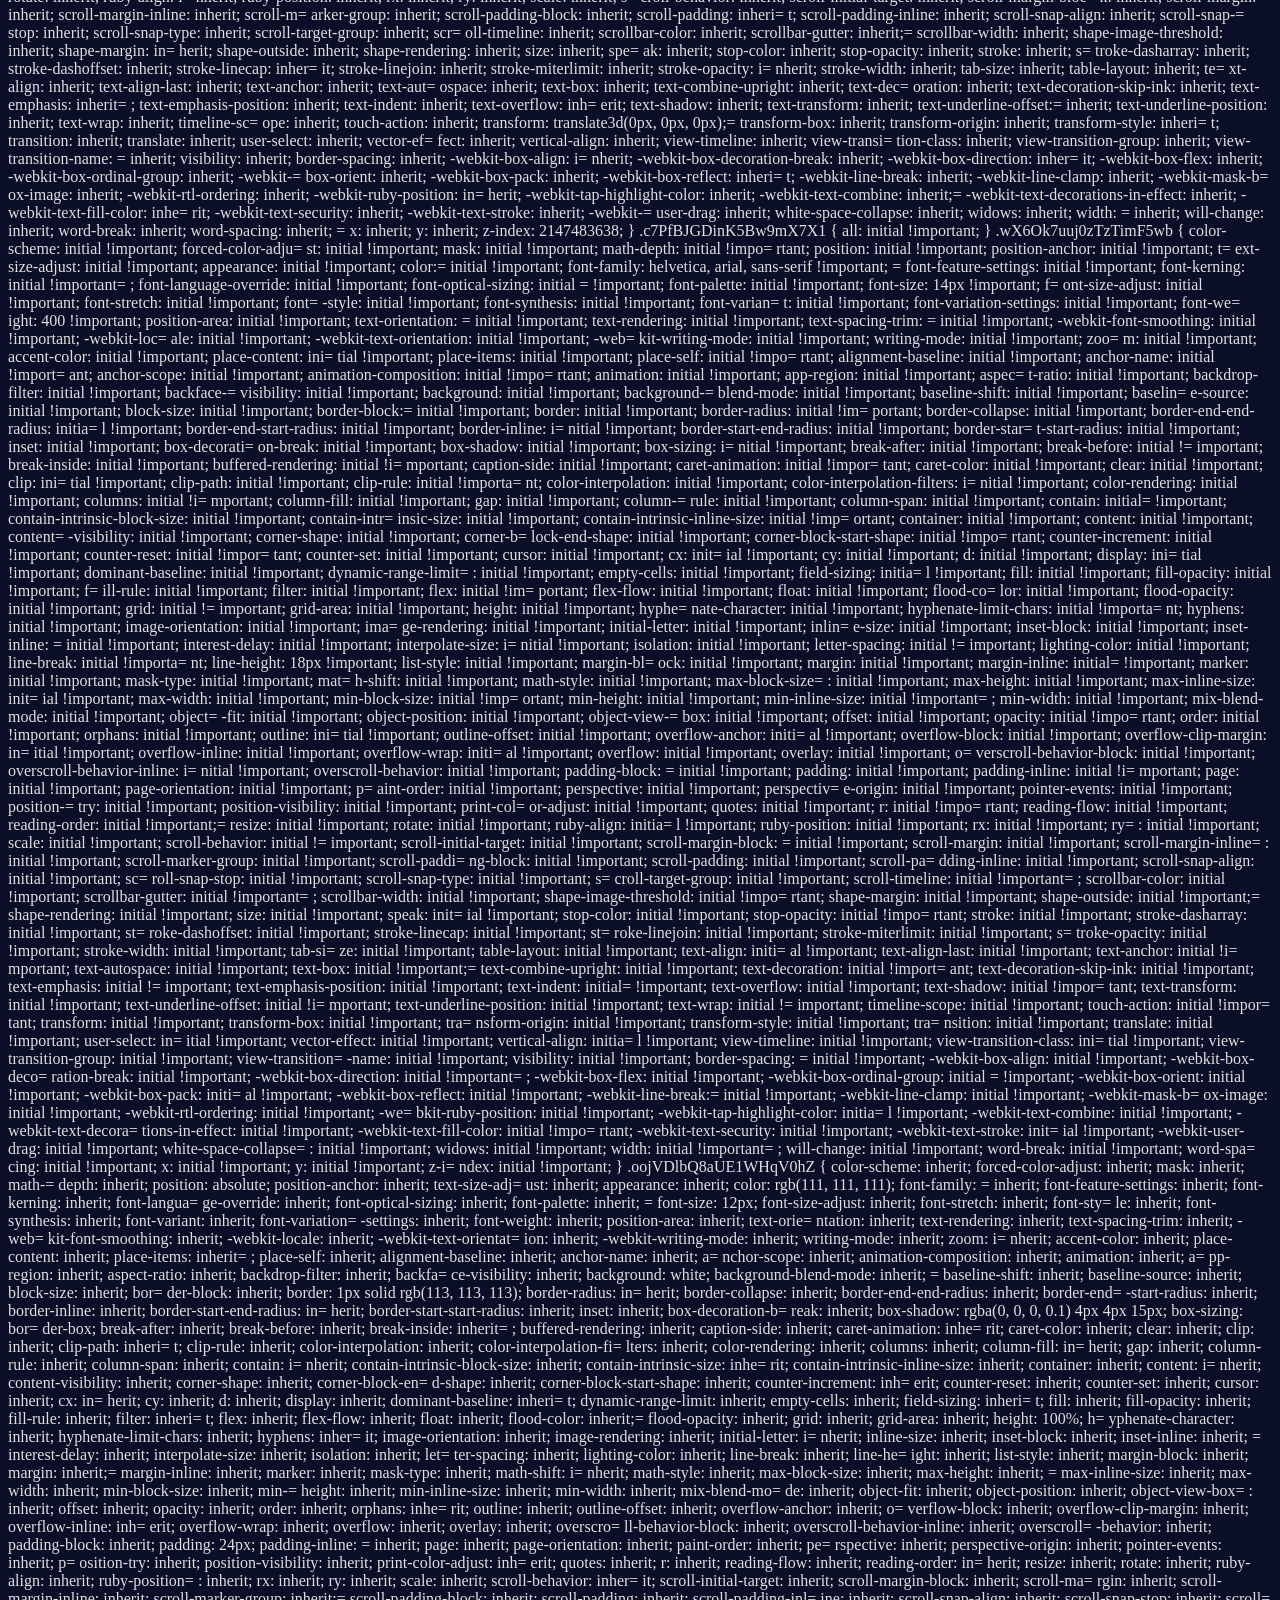
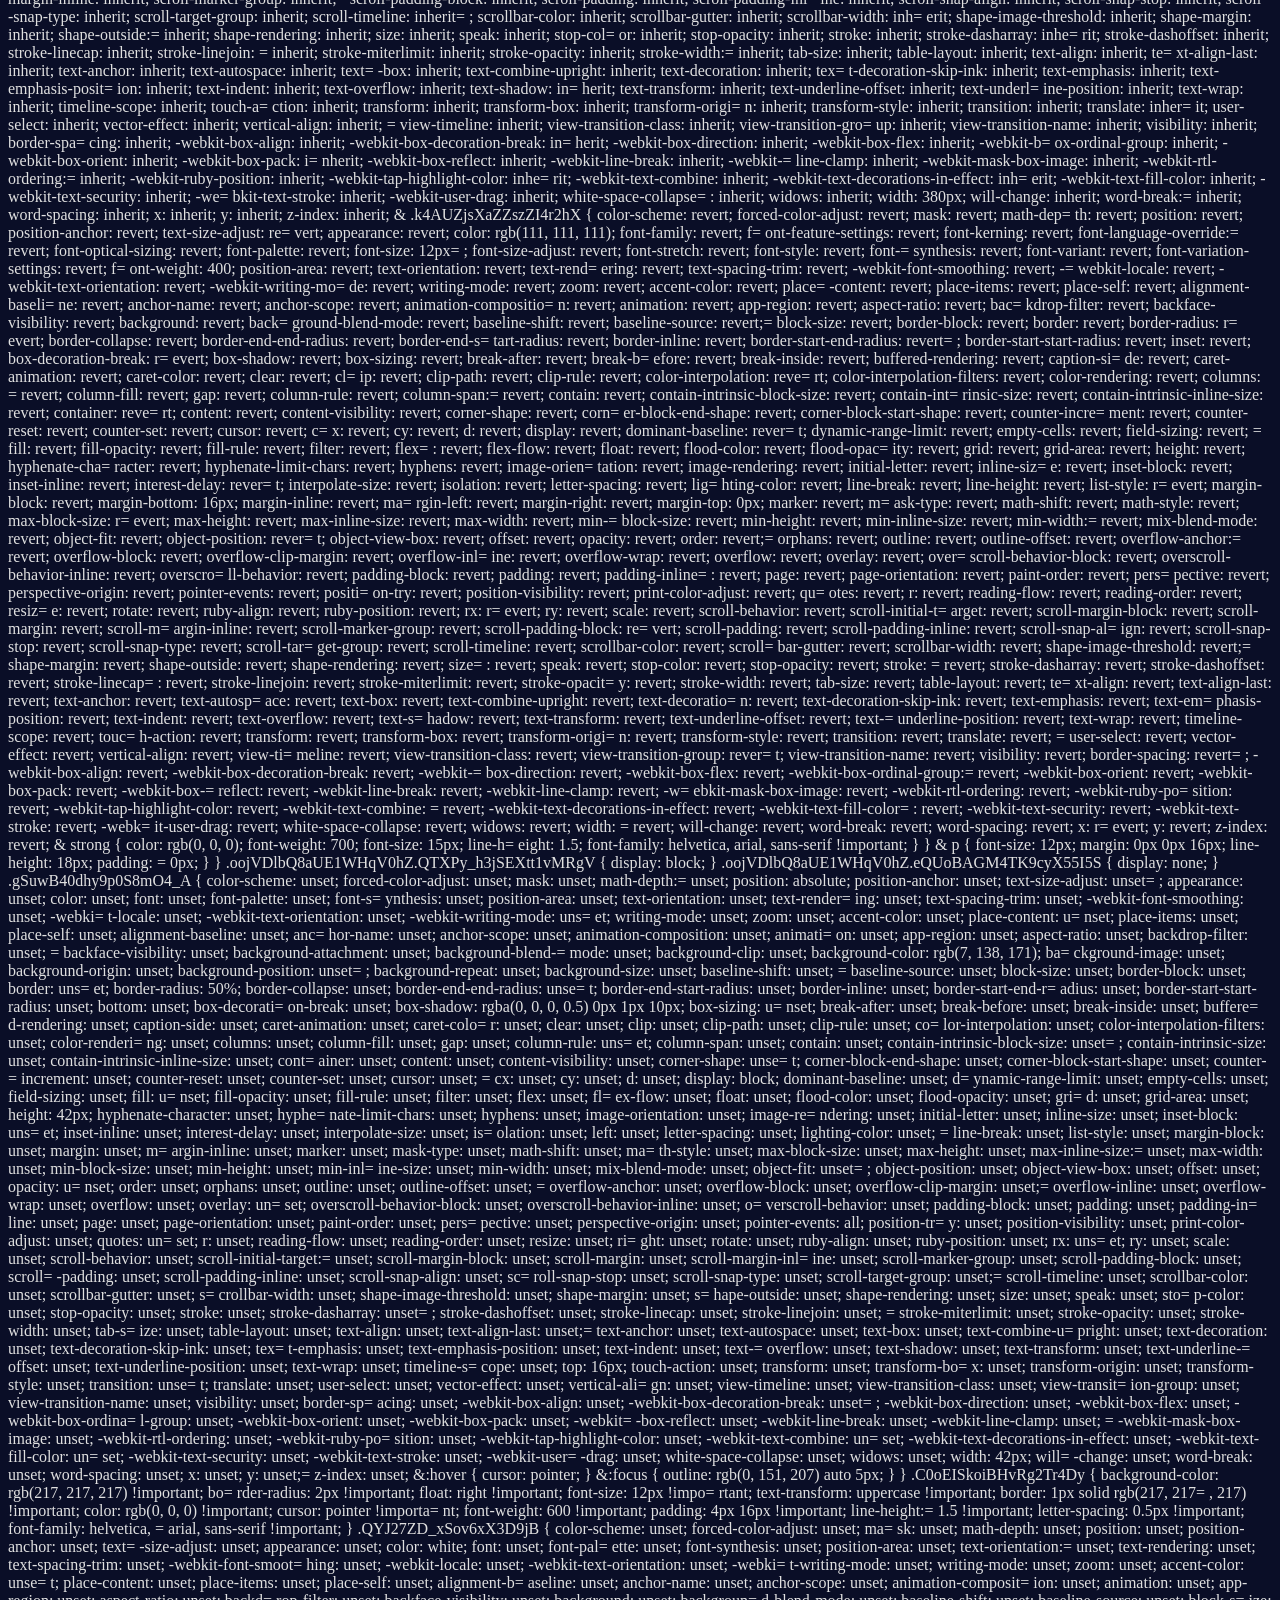
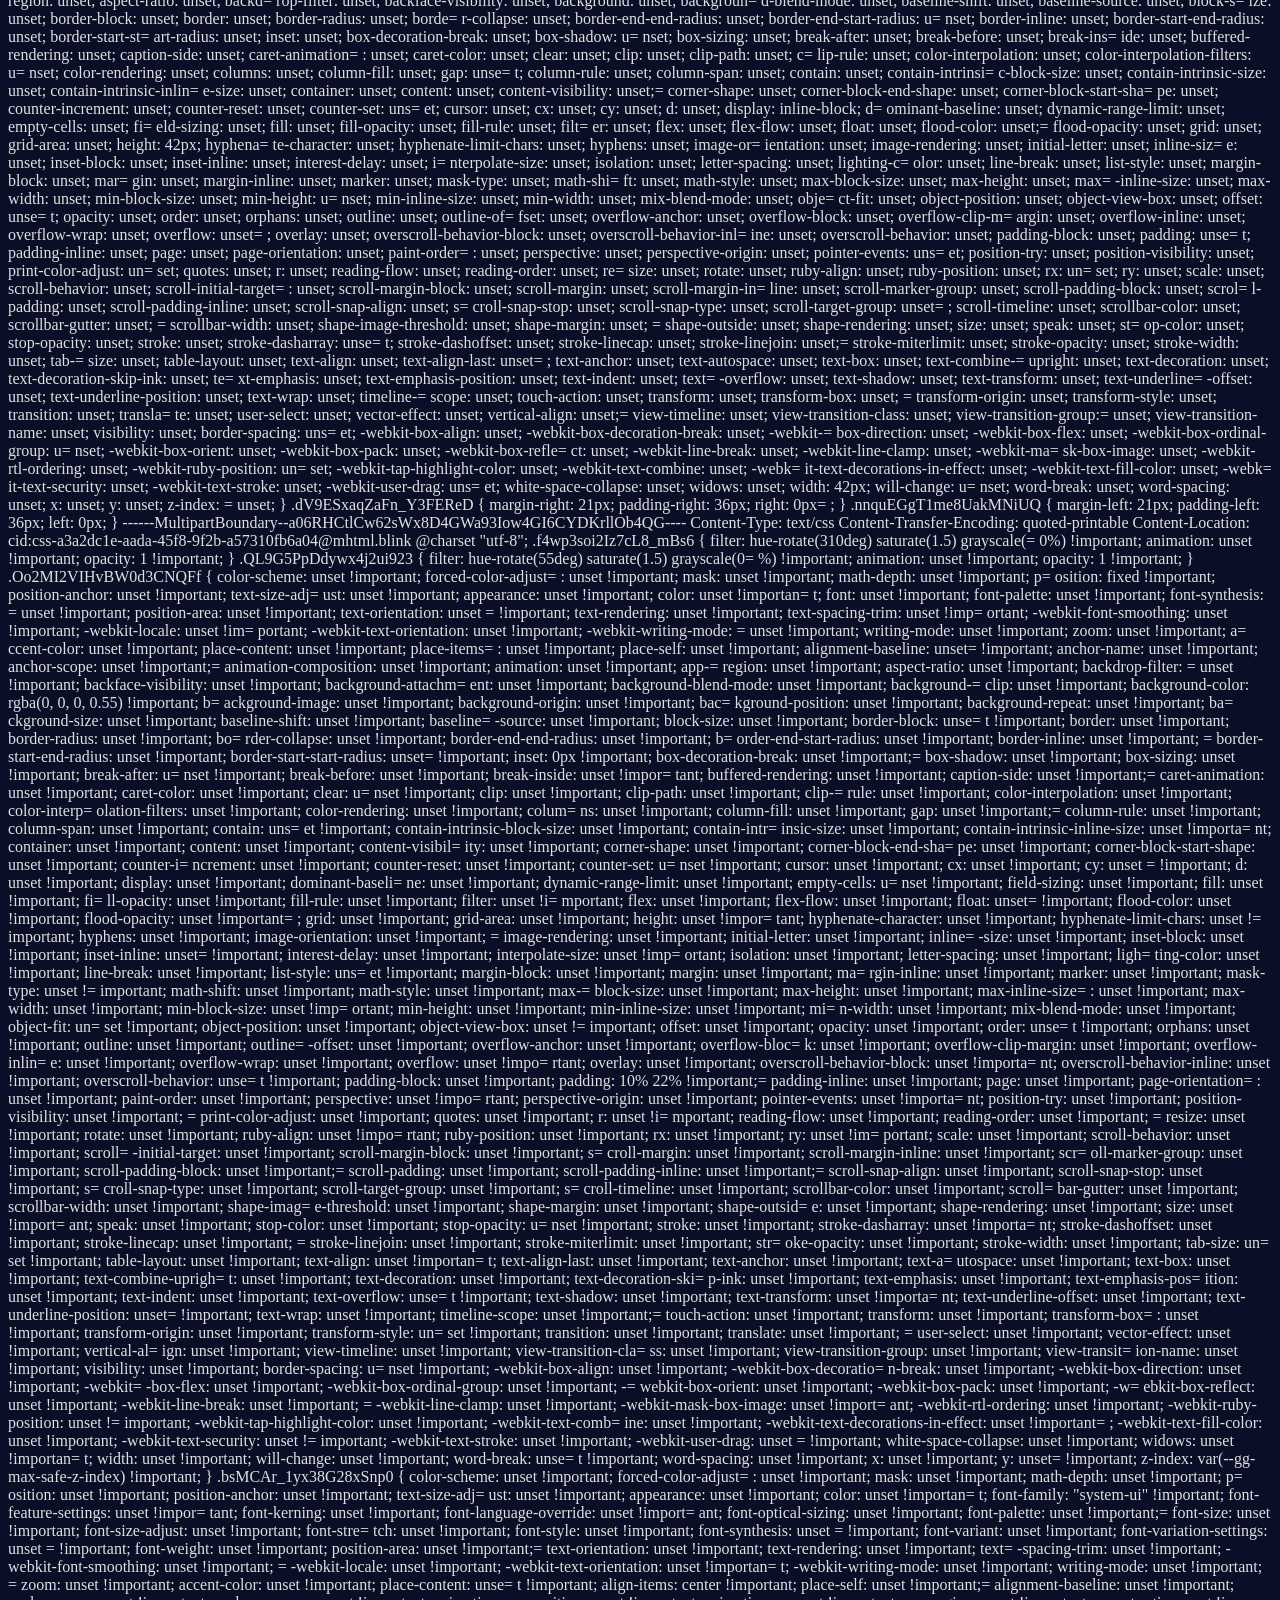
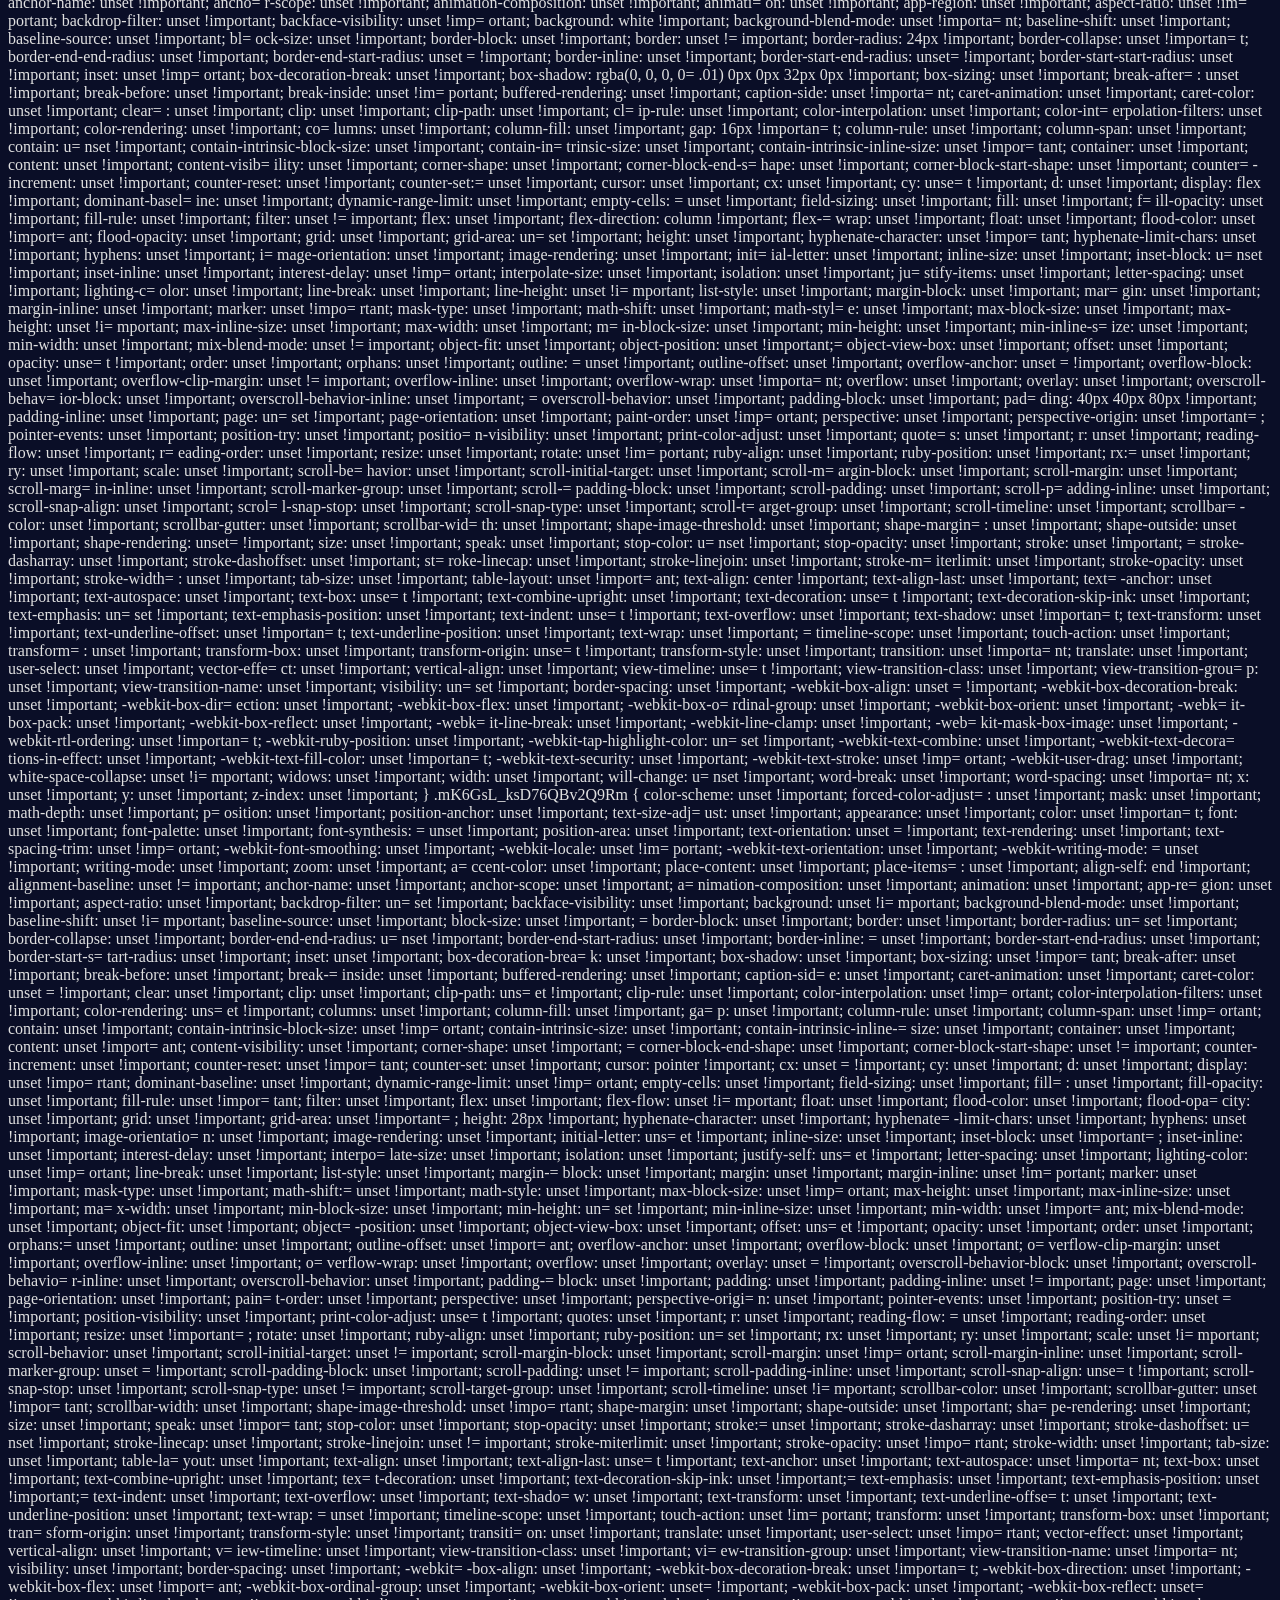
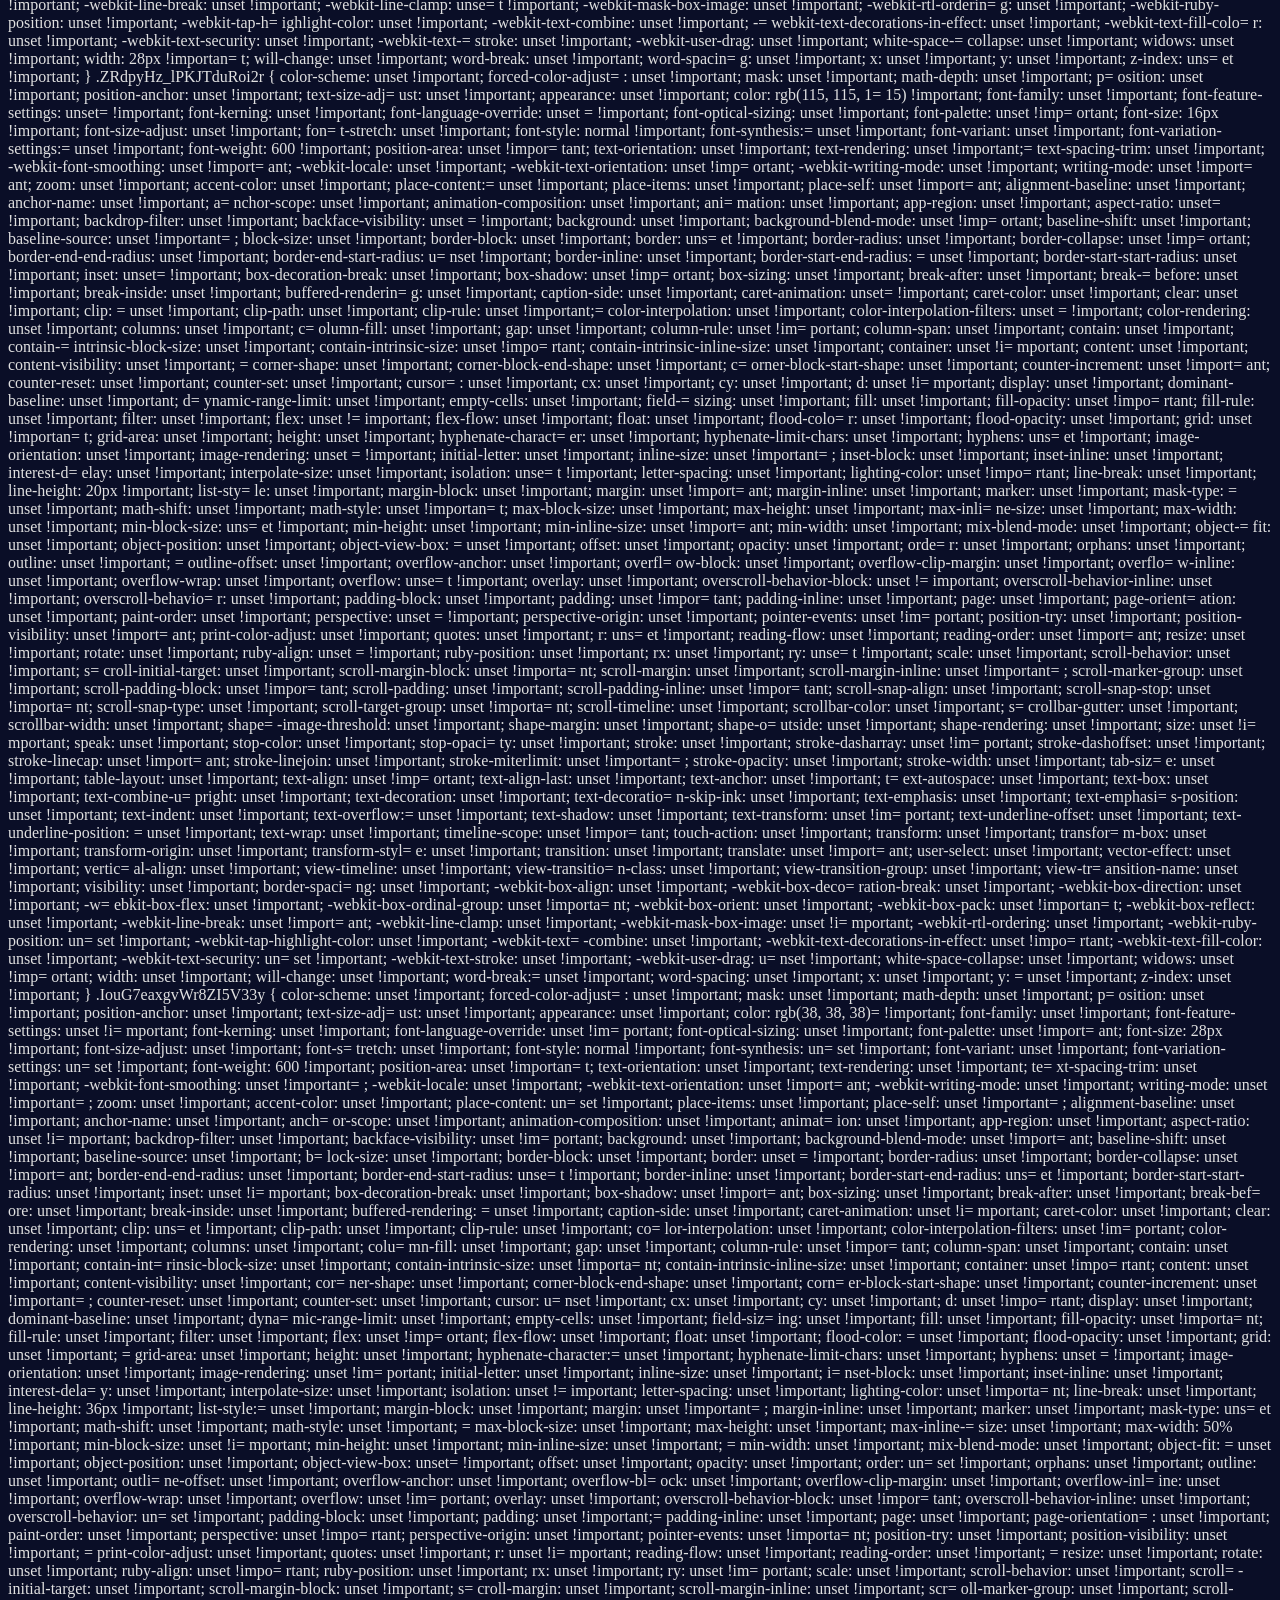
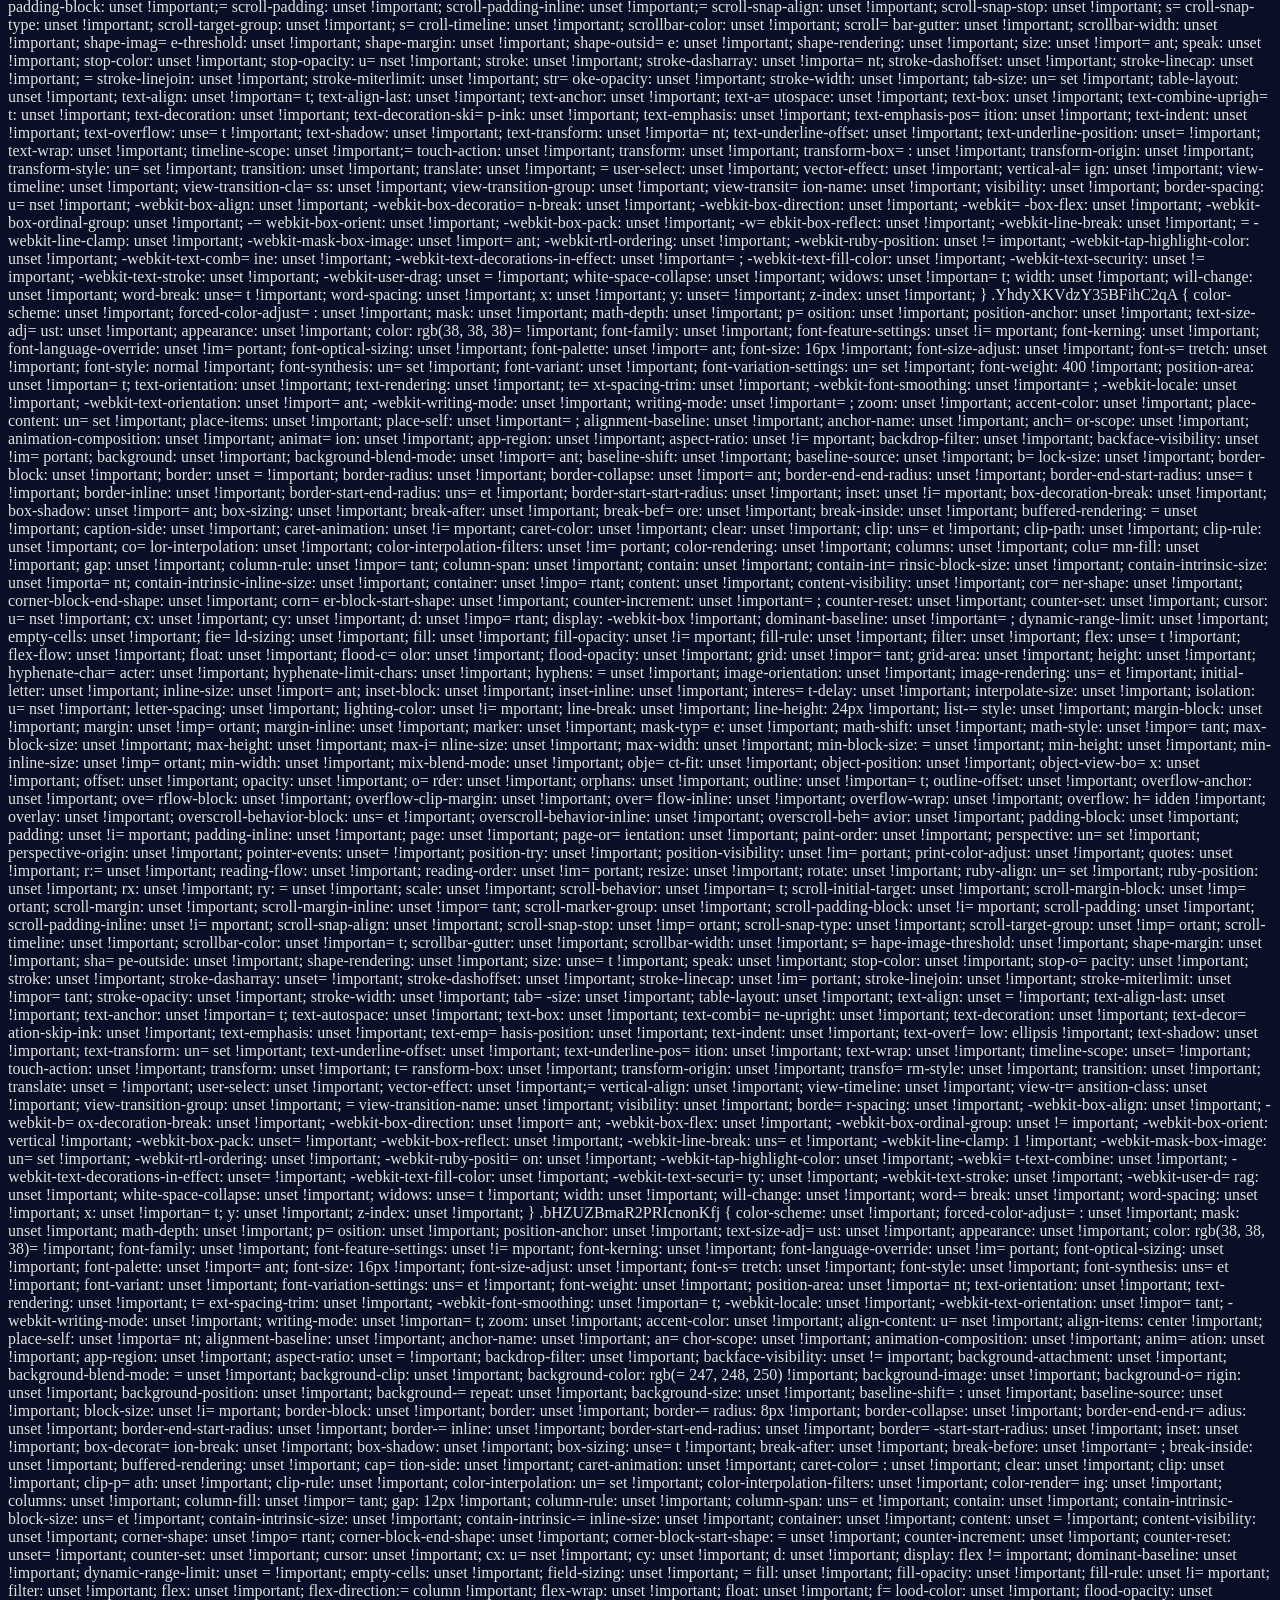
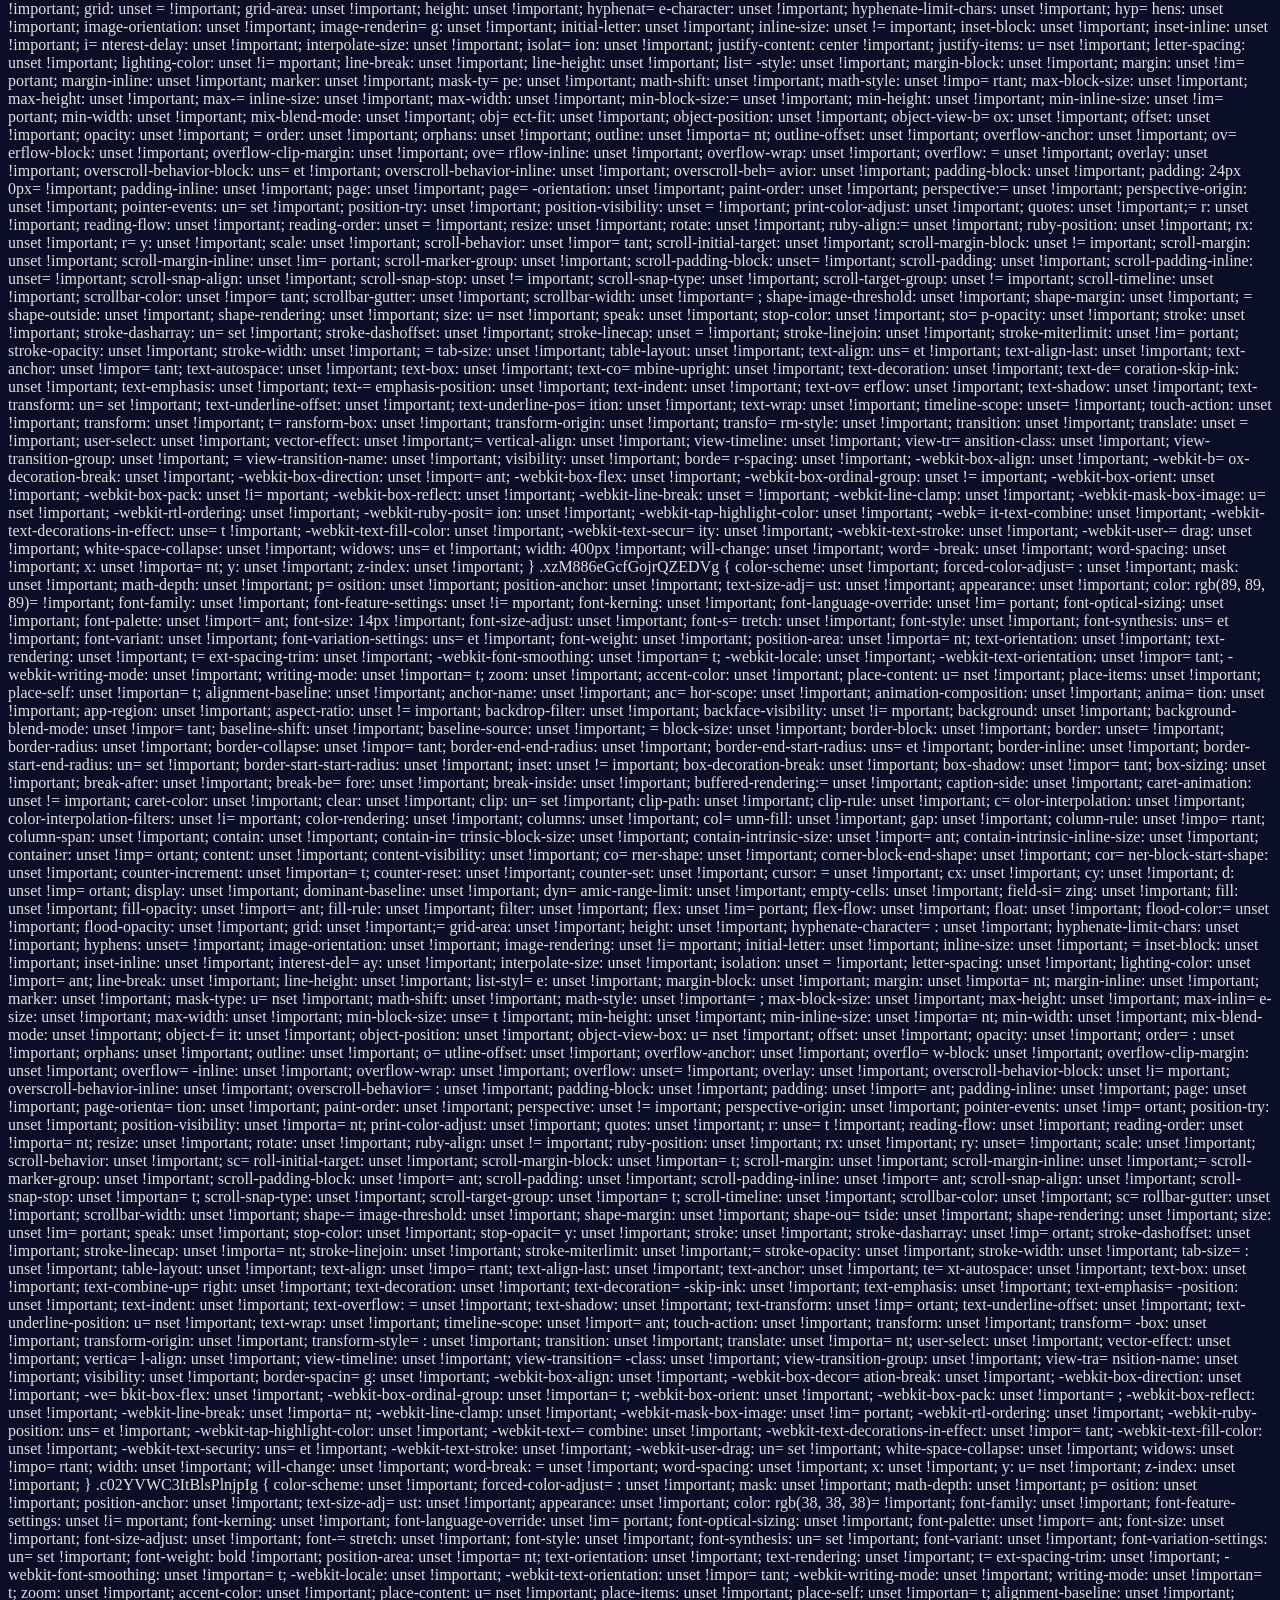
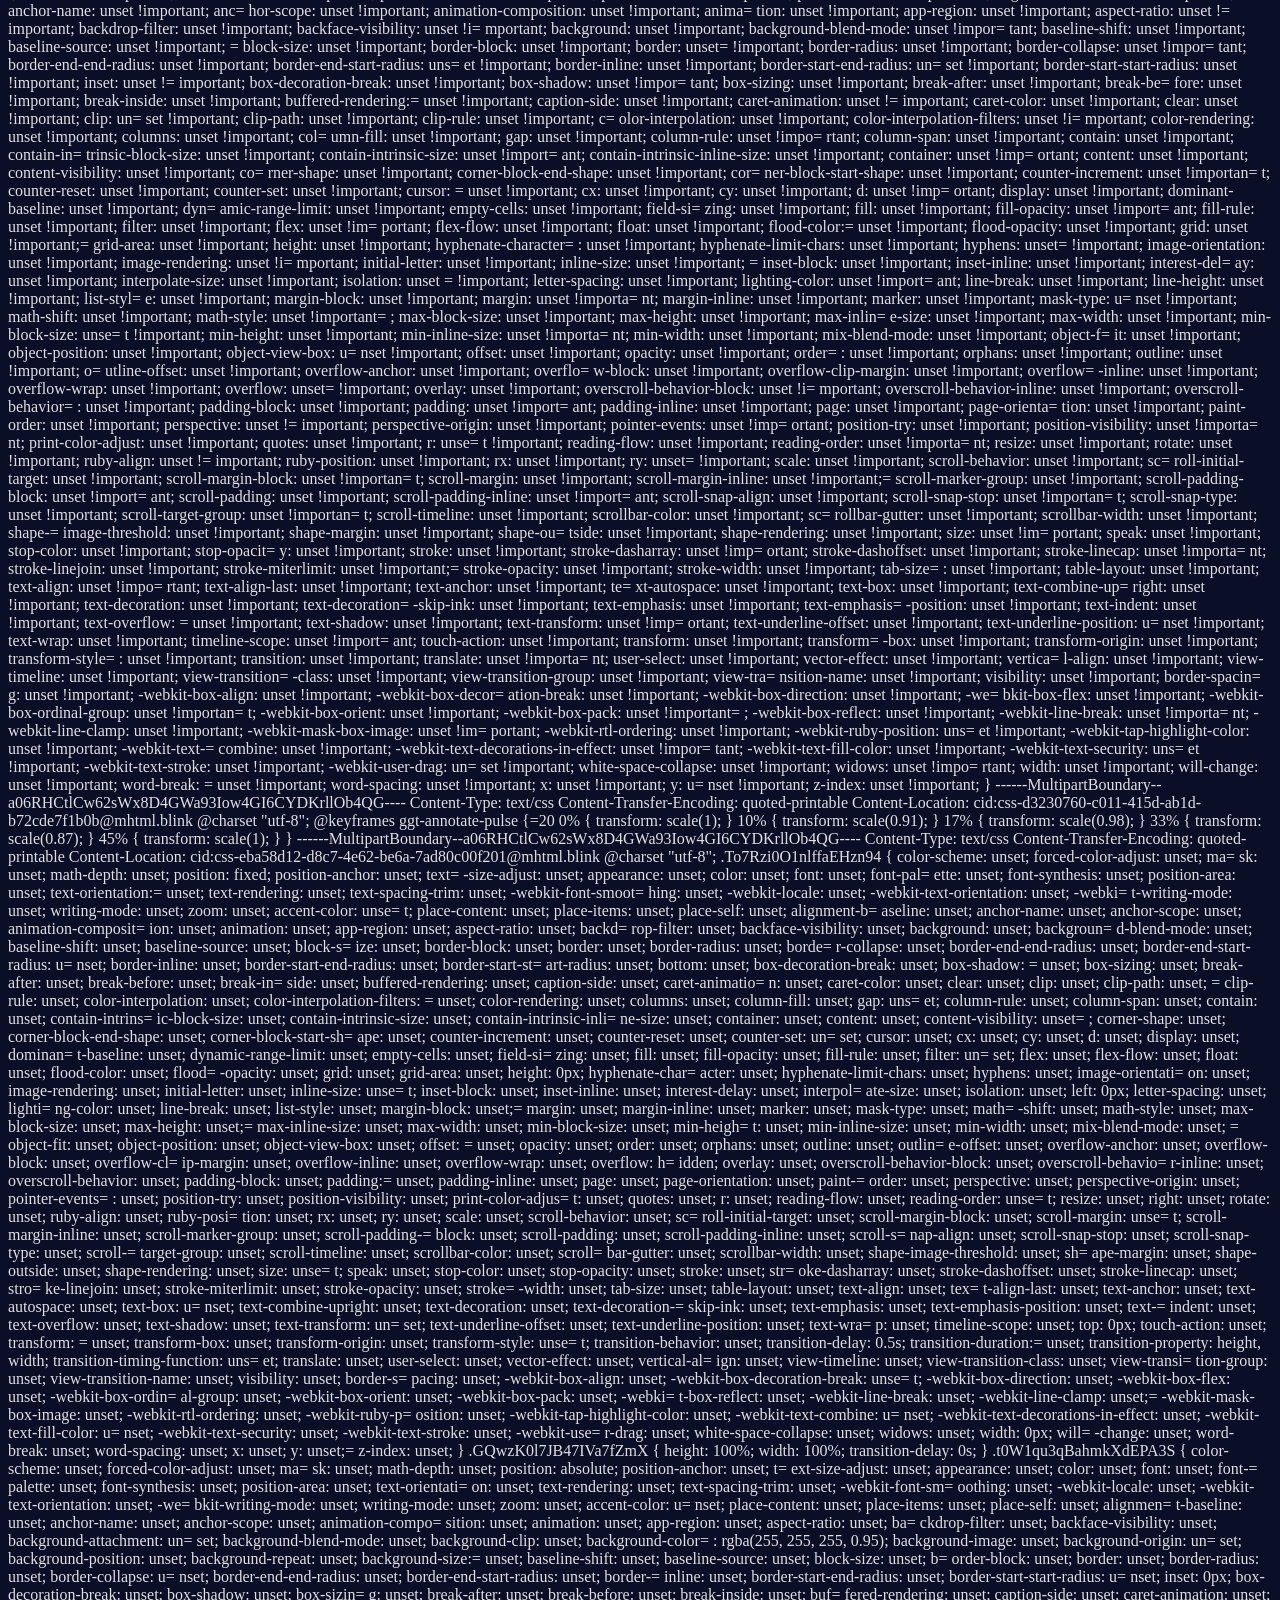
==== commit 0cbcb970: "x3" ====
--- a/lab04/index.html
+++ b/lab04/index.html
@@ -31,12 +31,64 @@
     <title>Electric Tech Hub</title>
    =20
 <style>
-/*element selctors */
-* {
-    margin: 0;
-    padding: 0;
-    box-sizing: border-box;
+body {
+background-color: #0a0e27;
+color: #e0e0e0;
+font-family: "Arial, sans-serif";
 }
+header {
+background-color: #0f1a3d;
+padding: 2rem;
+border-bottom: 3px solid #ff00ff;
+margin-bottom: 2rem;
+}
+footer {
+background-color: #0f1a3d;
+color: #00d4ff;
+padding: 2rem;
+text-align: center;
+border-top: 3px solid #00d4ff;
+}
+h1 {
+color: #ff00ff;
+font-size: 2.5rem;
+margin-bottom: 0.5rem
+}
+h2 {
+color: #00d4ff;
+font-size: 1.8rem;
+margin-top: 2rem;
+margin-bottom: 1rem;
+padding-bottom: 0.5rem;
+border-bottom: 2px solid #ff00ff;
+}
+h3 {
+color: #ff00ff;
+font-size: 1.3rem;
+margin-bottom: 0.5rem
+}
+link {
+color: #00d4ff;
+text-decoration: none;
+font-weight: bold;
+}
+link:hover {
+color: #ff00ff;
+}
+.container {
+max-width: 1200px;
+margin: 0 auto;
+padding-left: 1.5rem;
+padding-right: 1.5rem;
+}
+.section {
+background-color: #0f1a3d;
+padding: 2rem;
+margin-bottom: 2rem;
+border-left: 5px solid #00d4ff;
+border-radius: 8px;
+}
+
 </style>
 </head>
 <body>
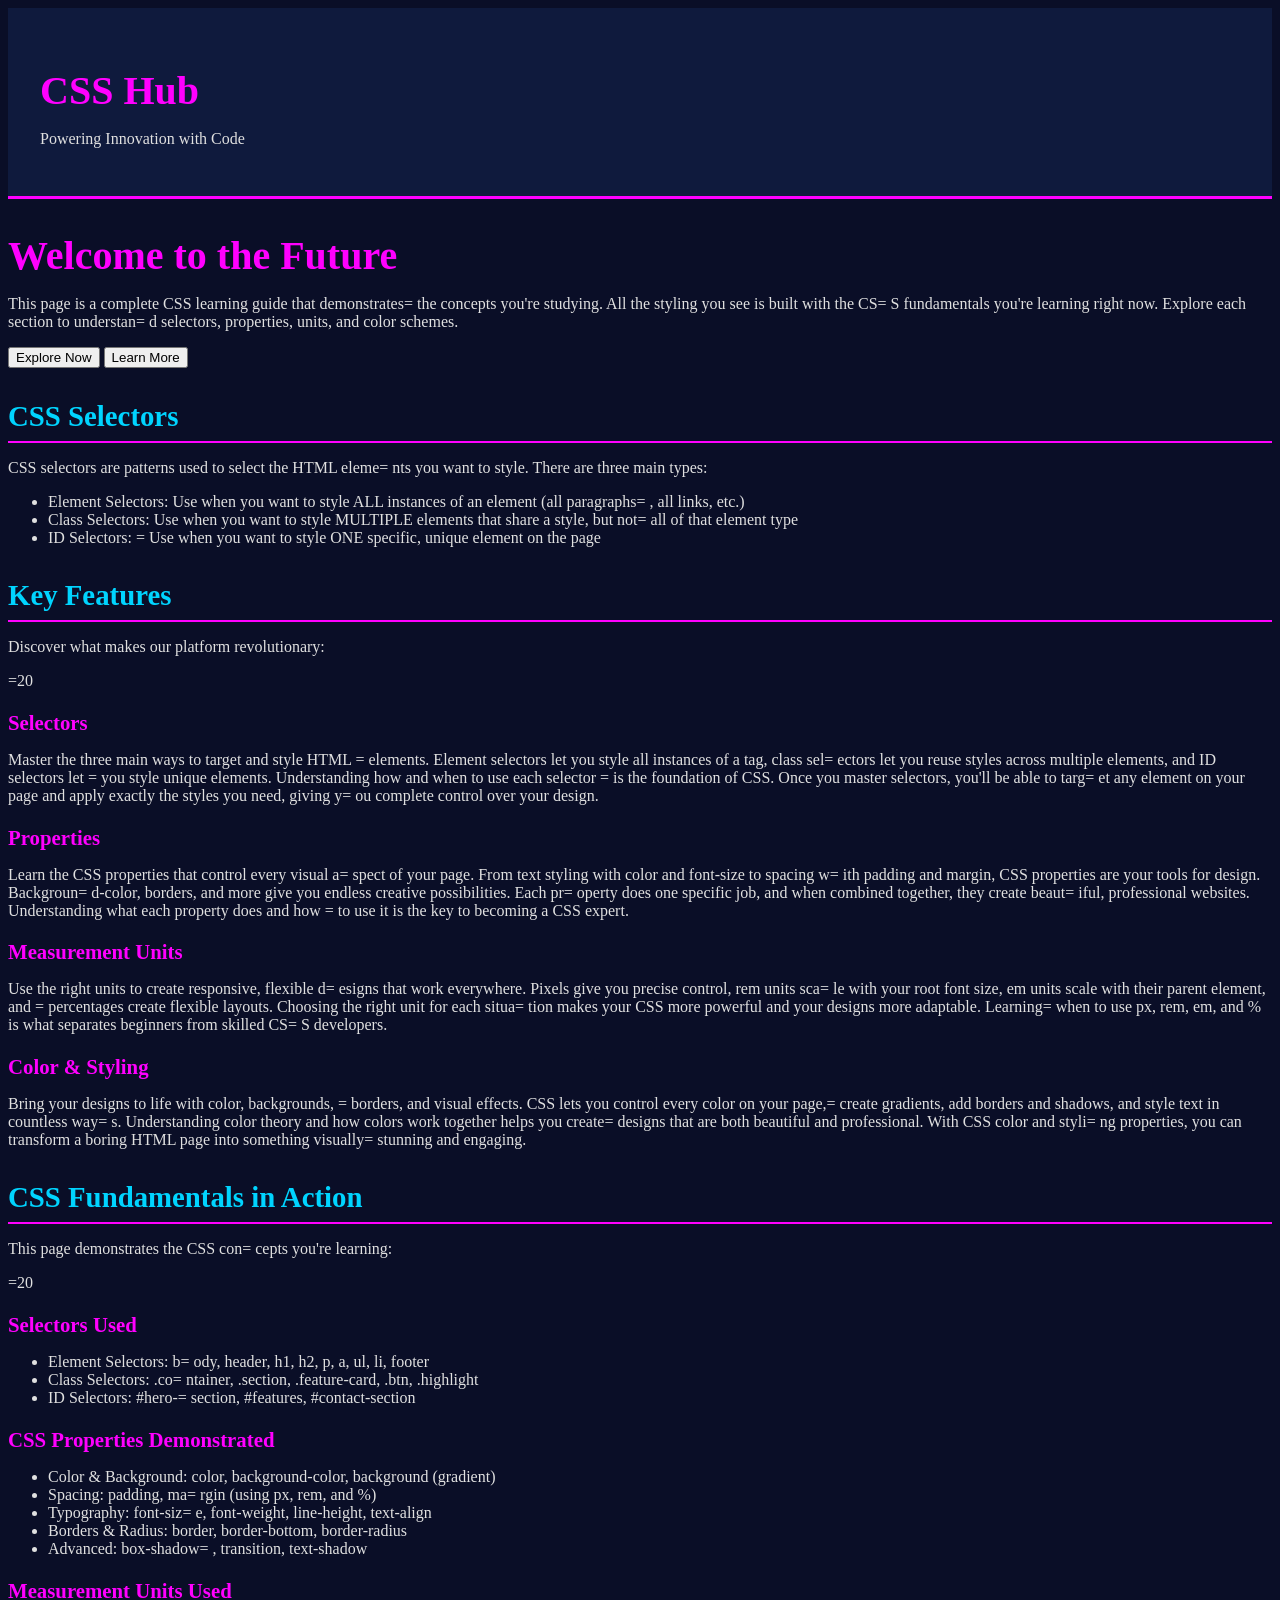
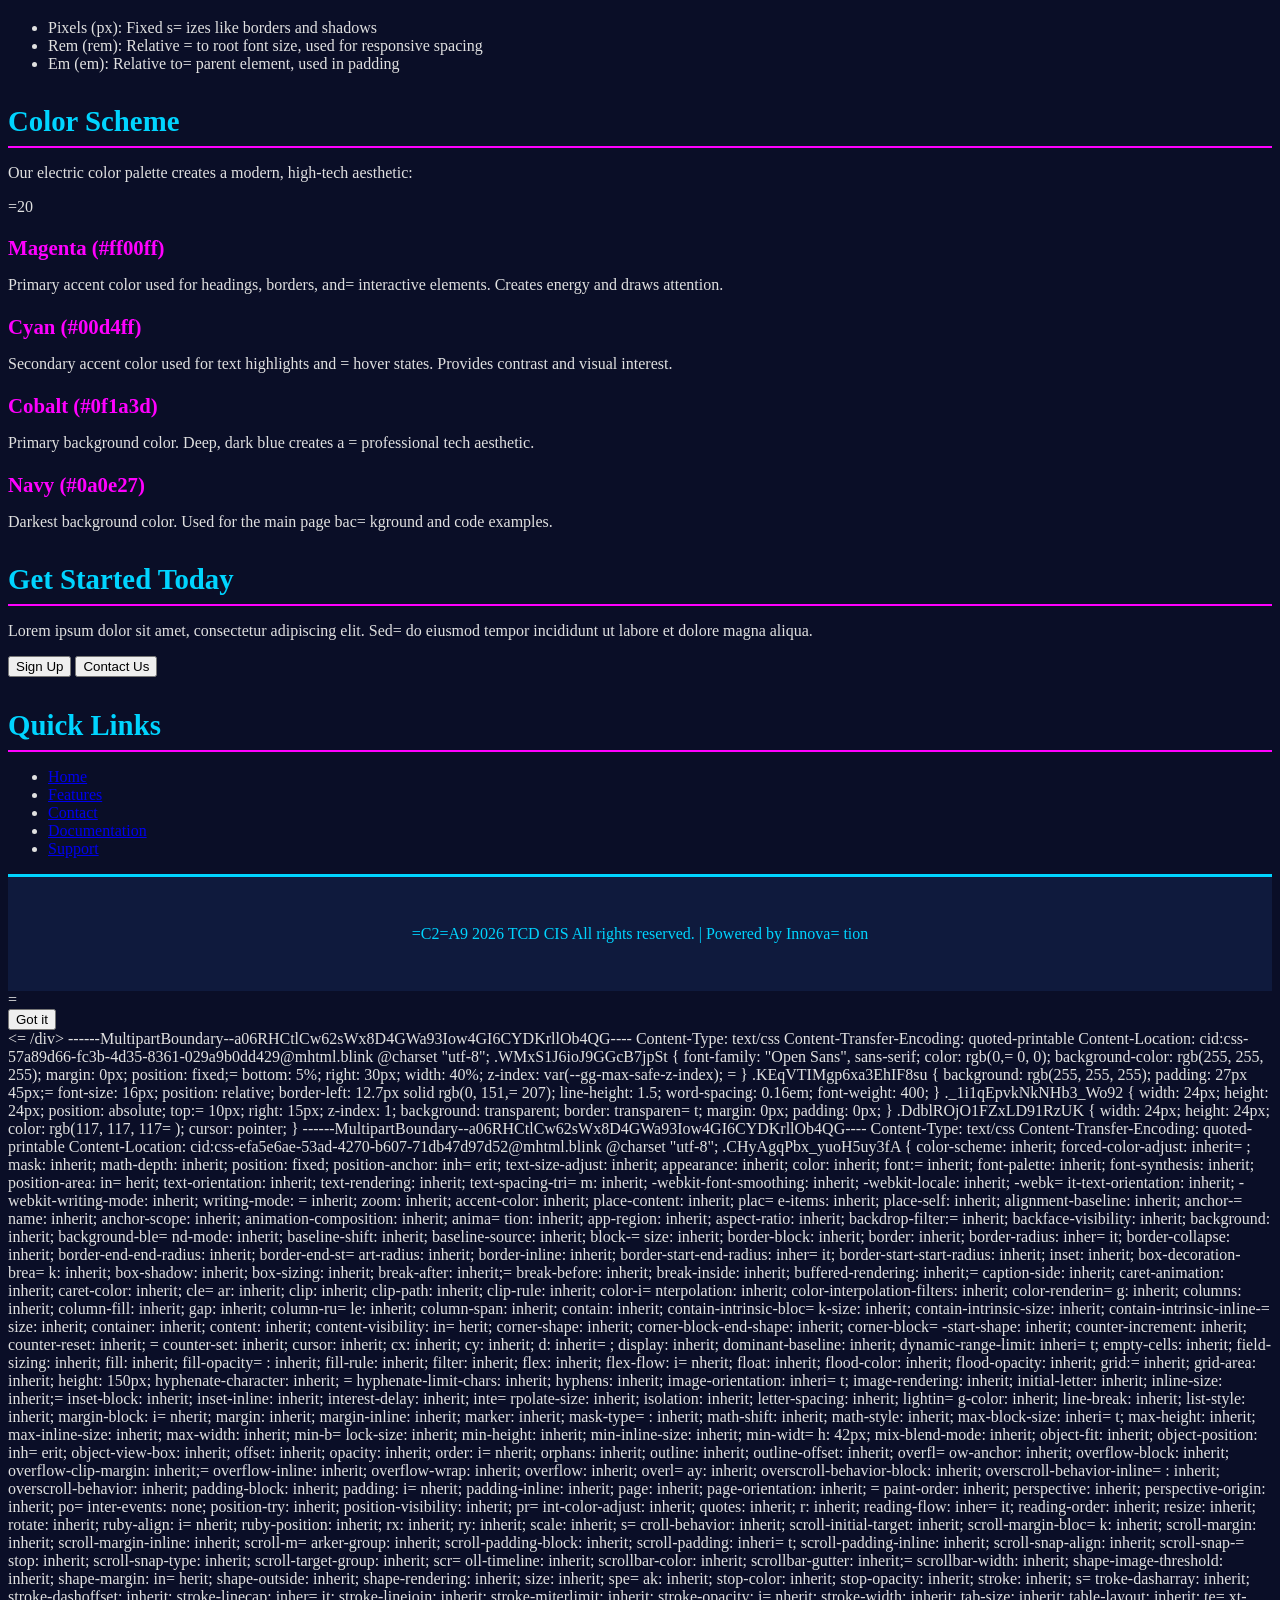
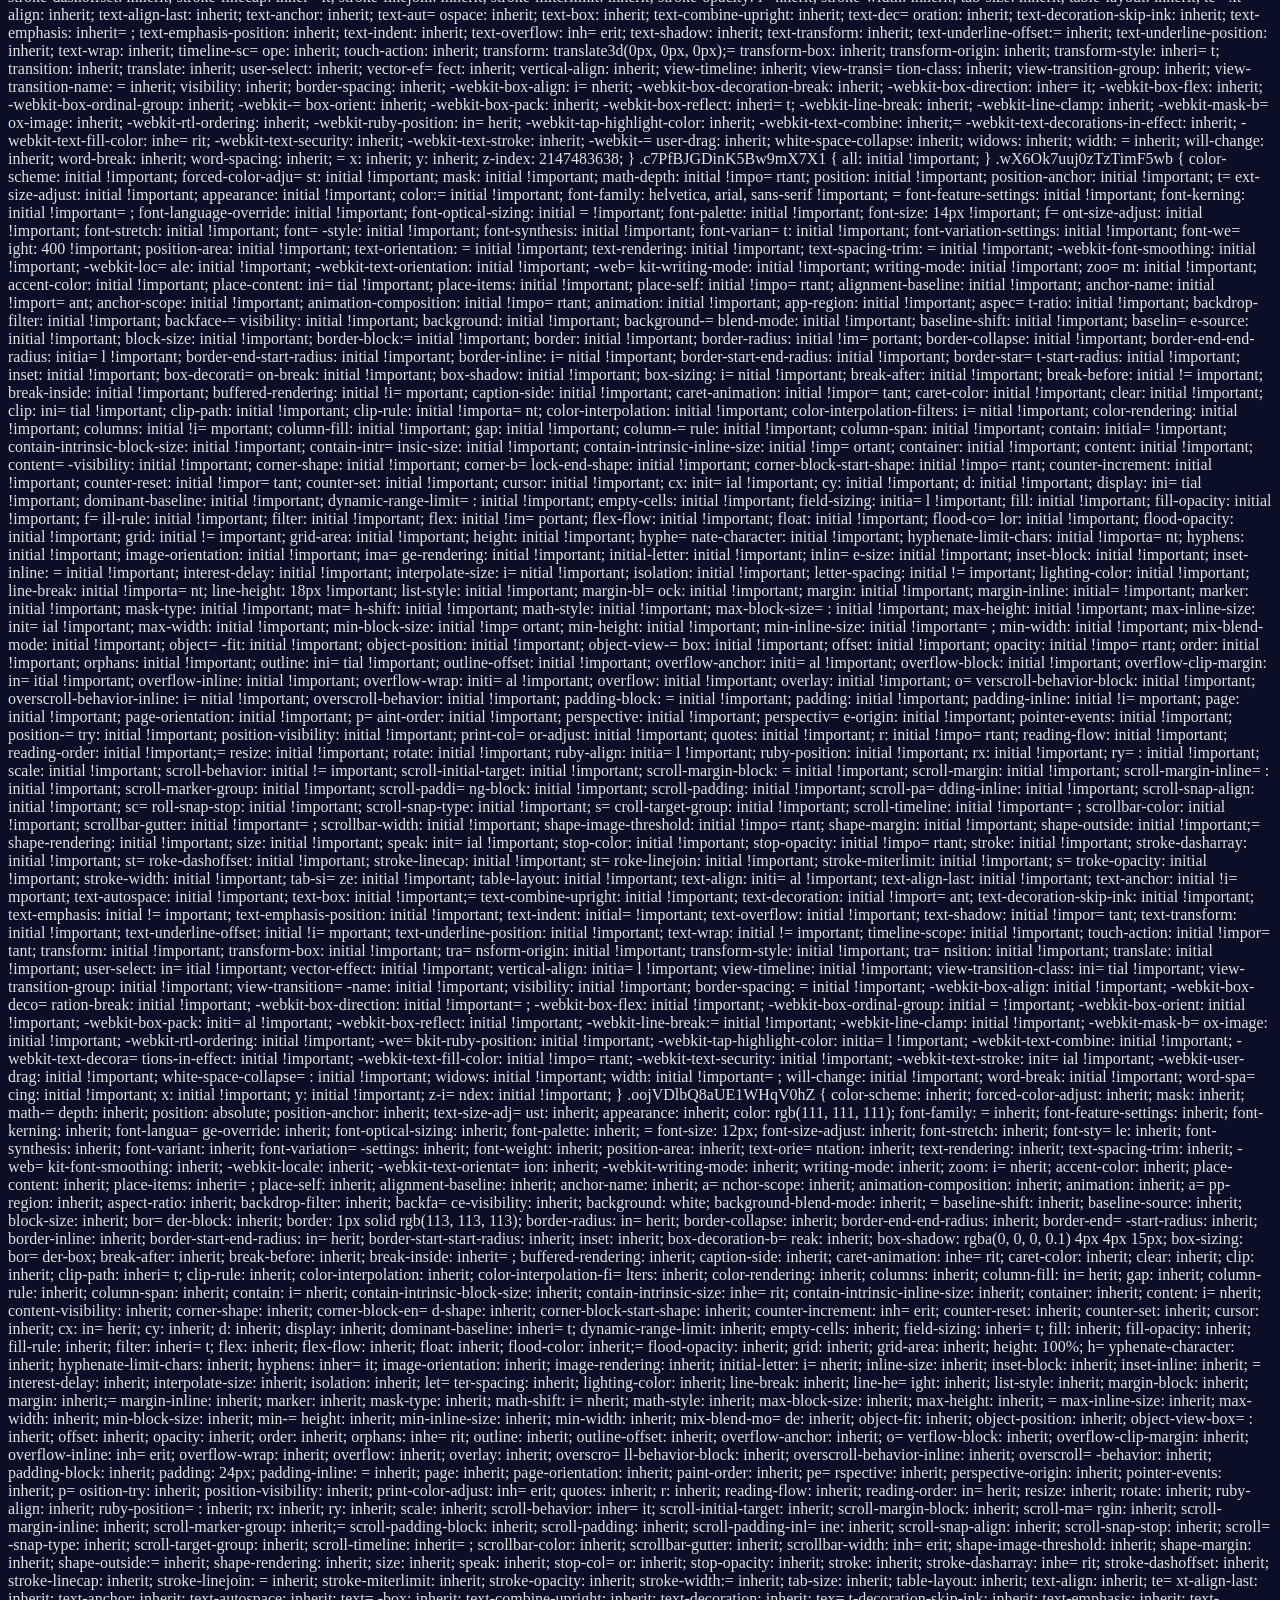
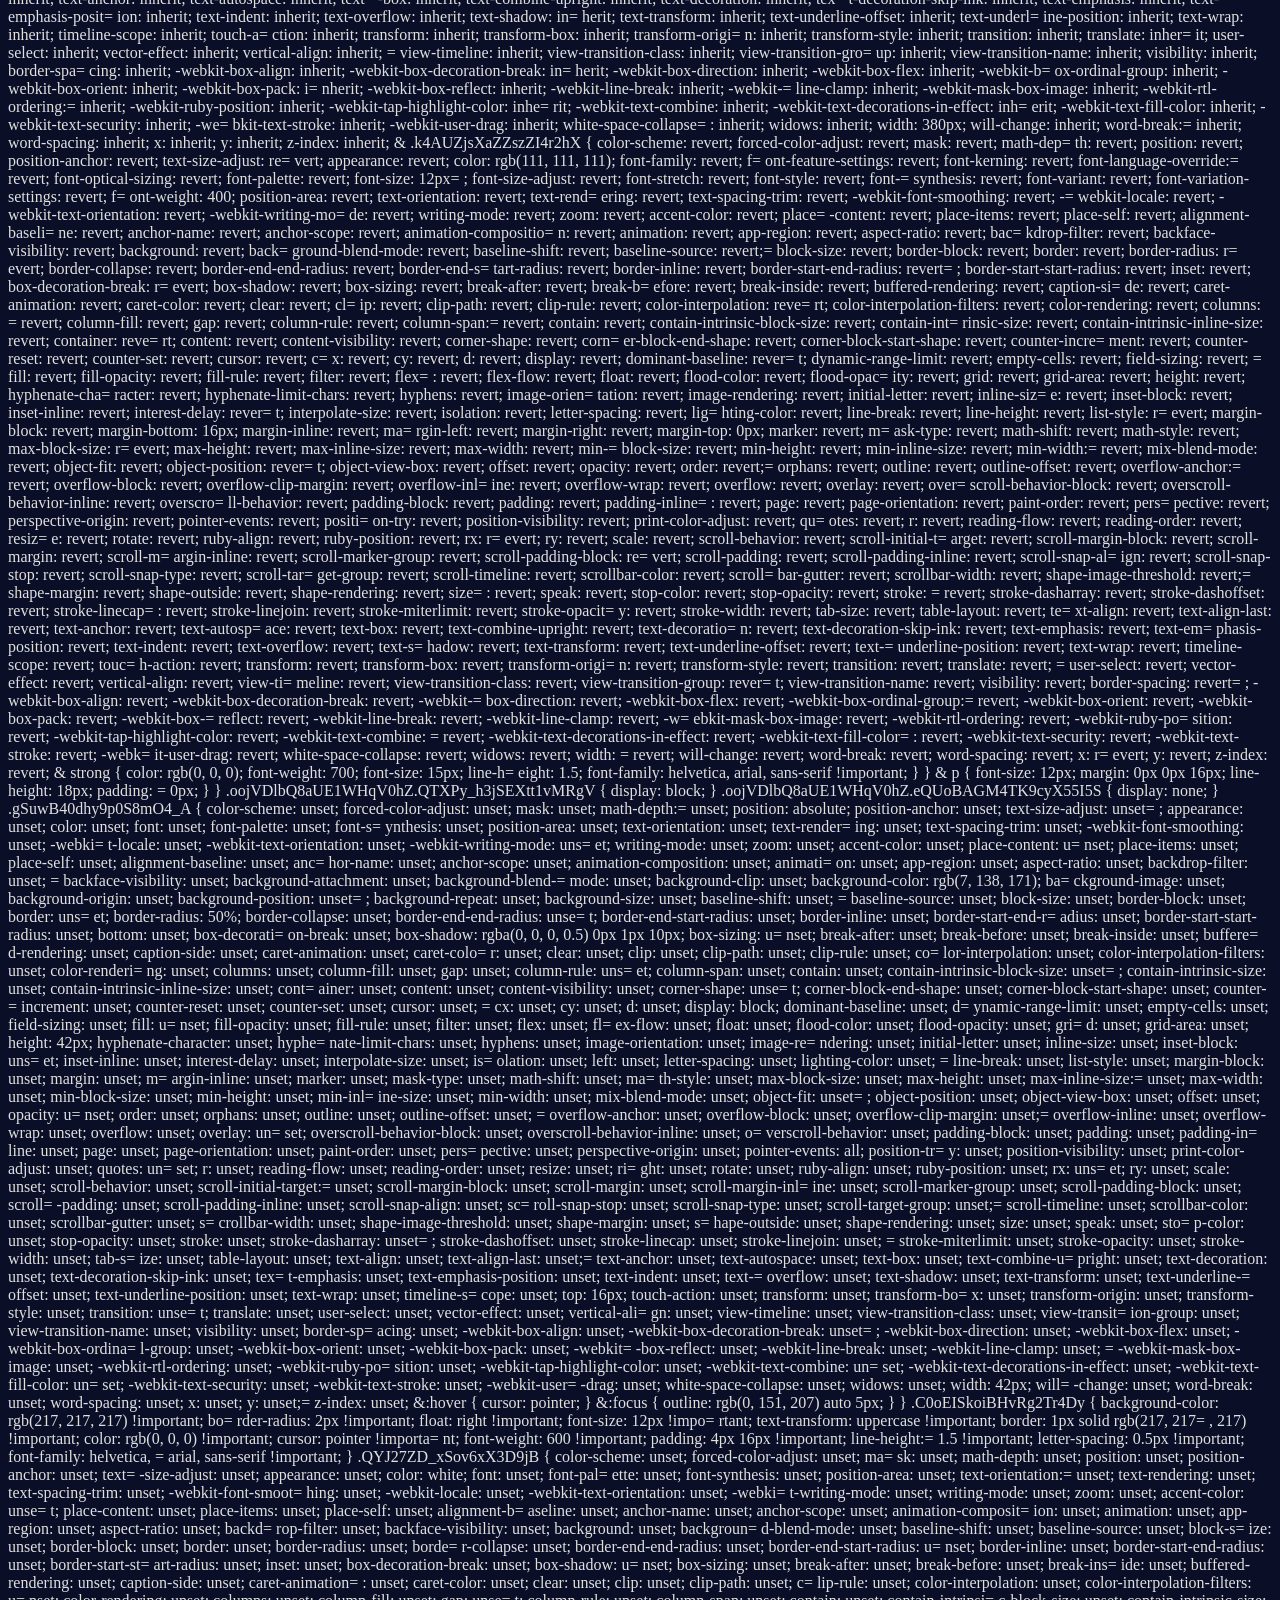
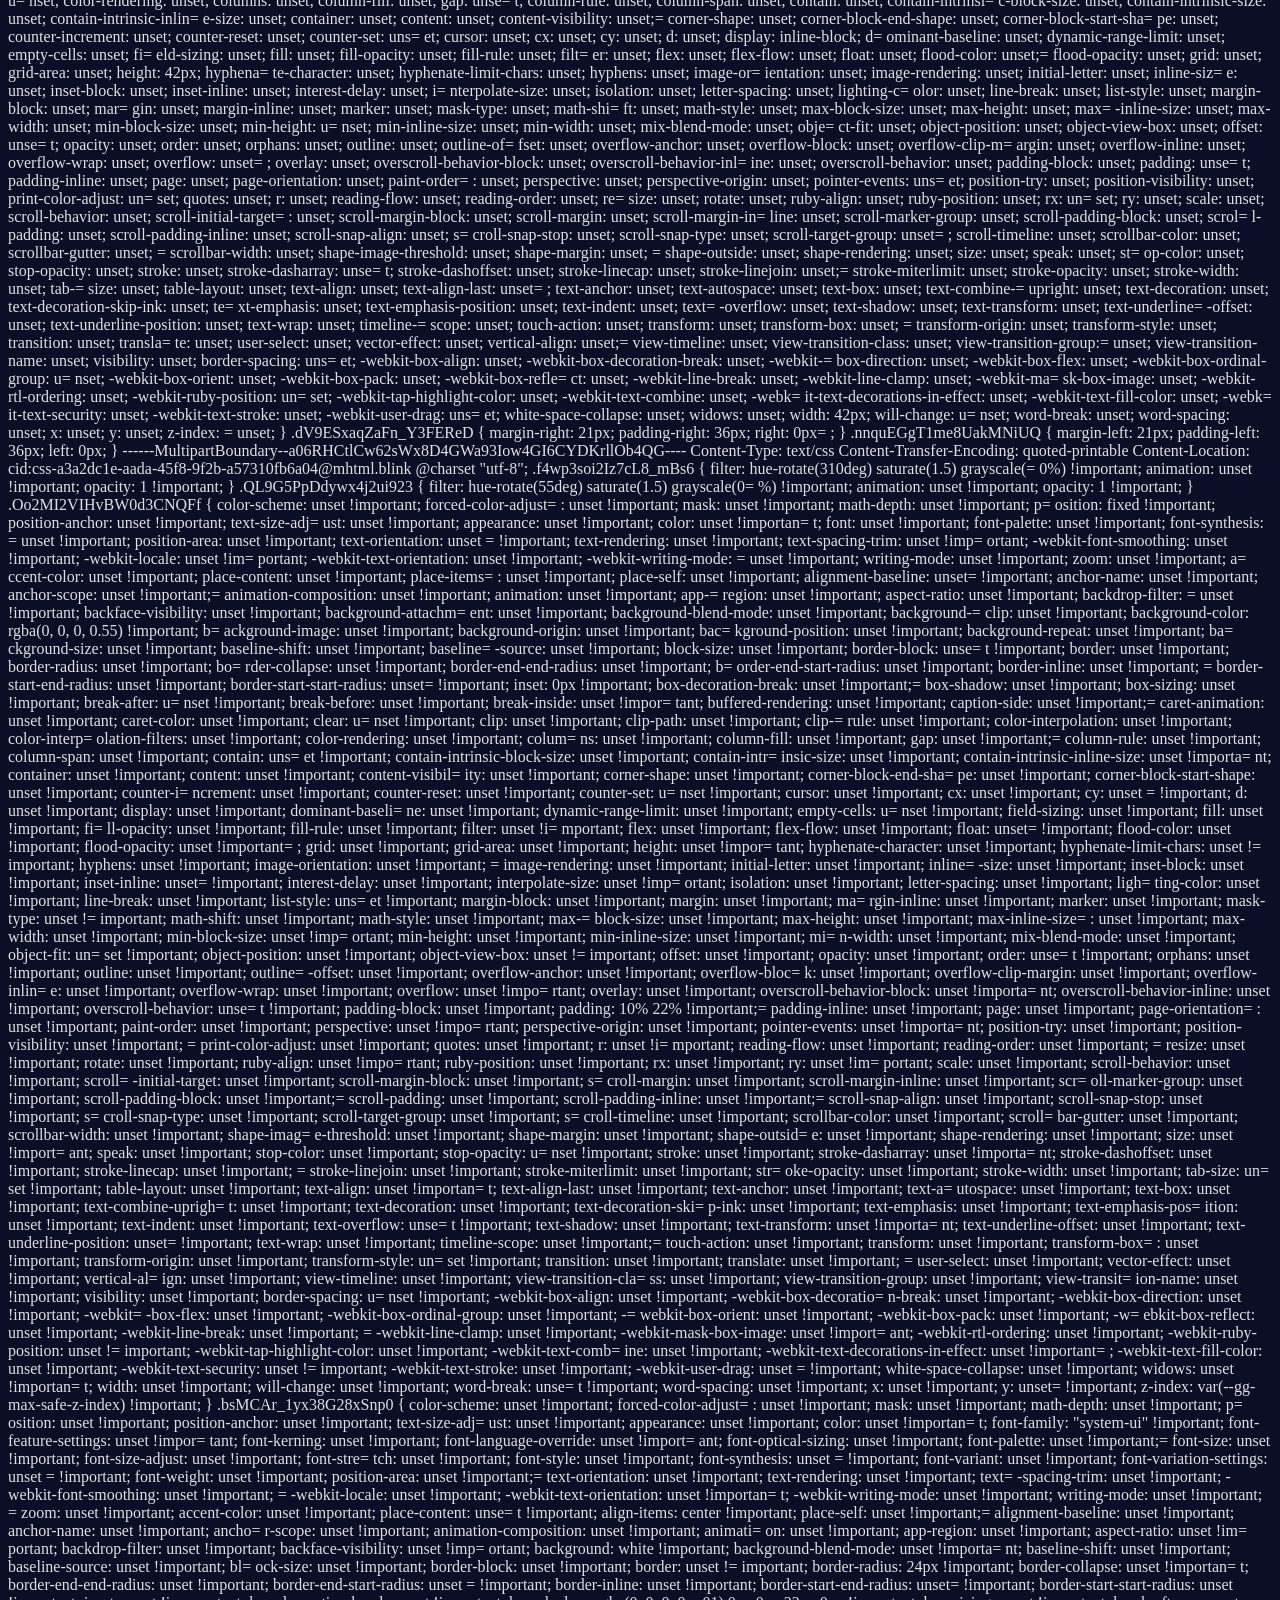
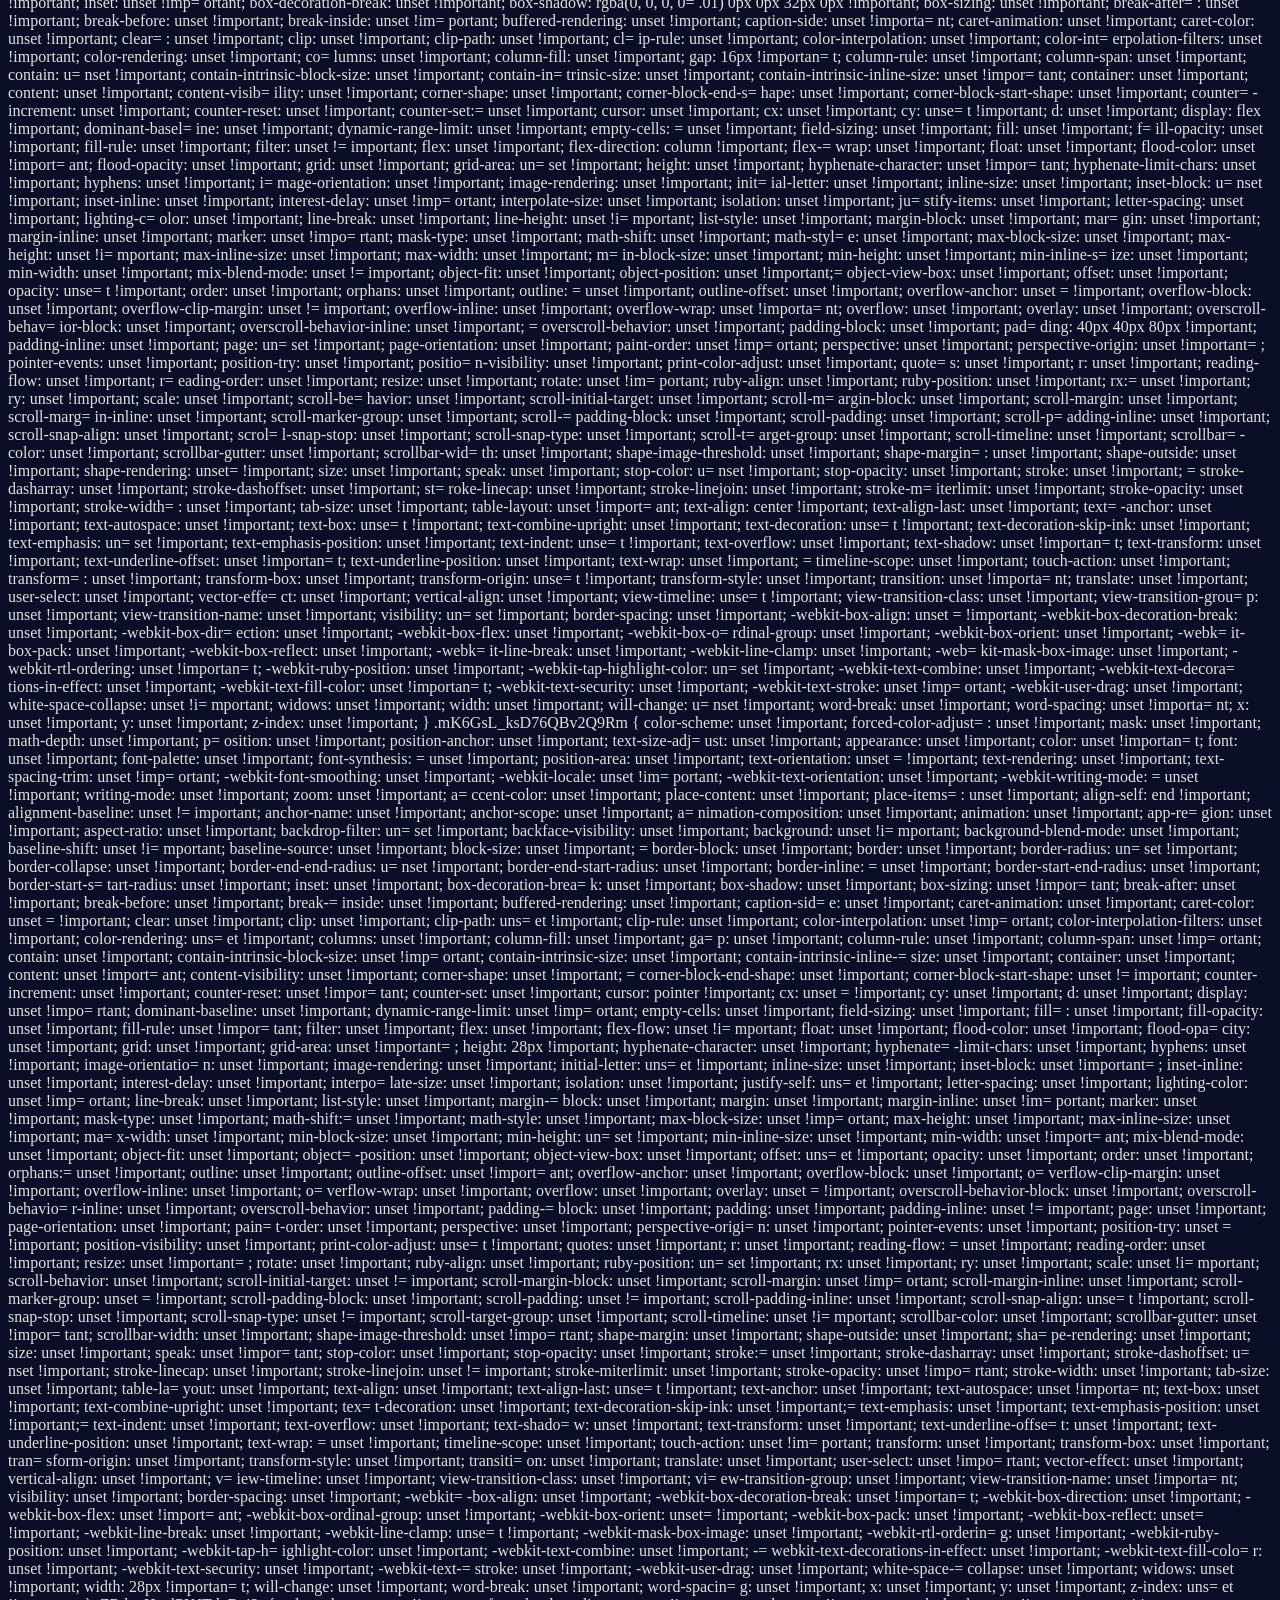
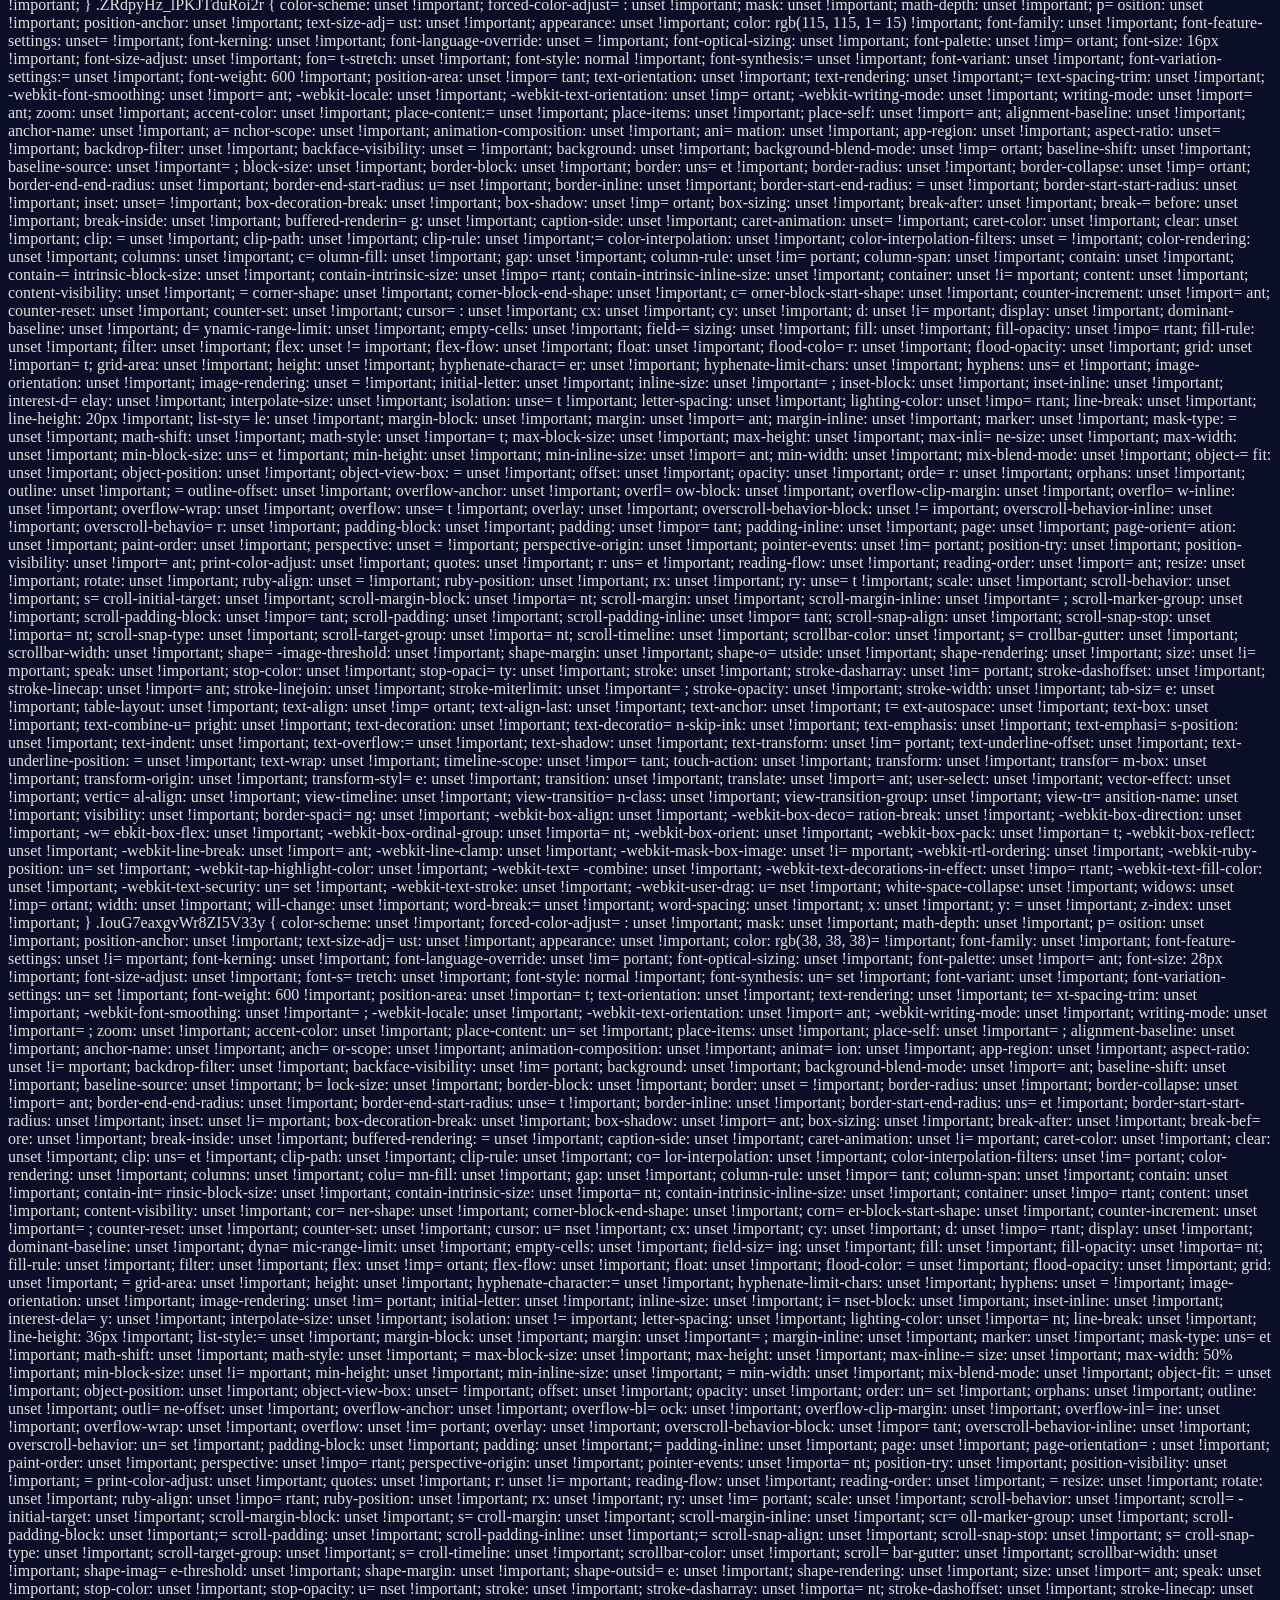
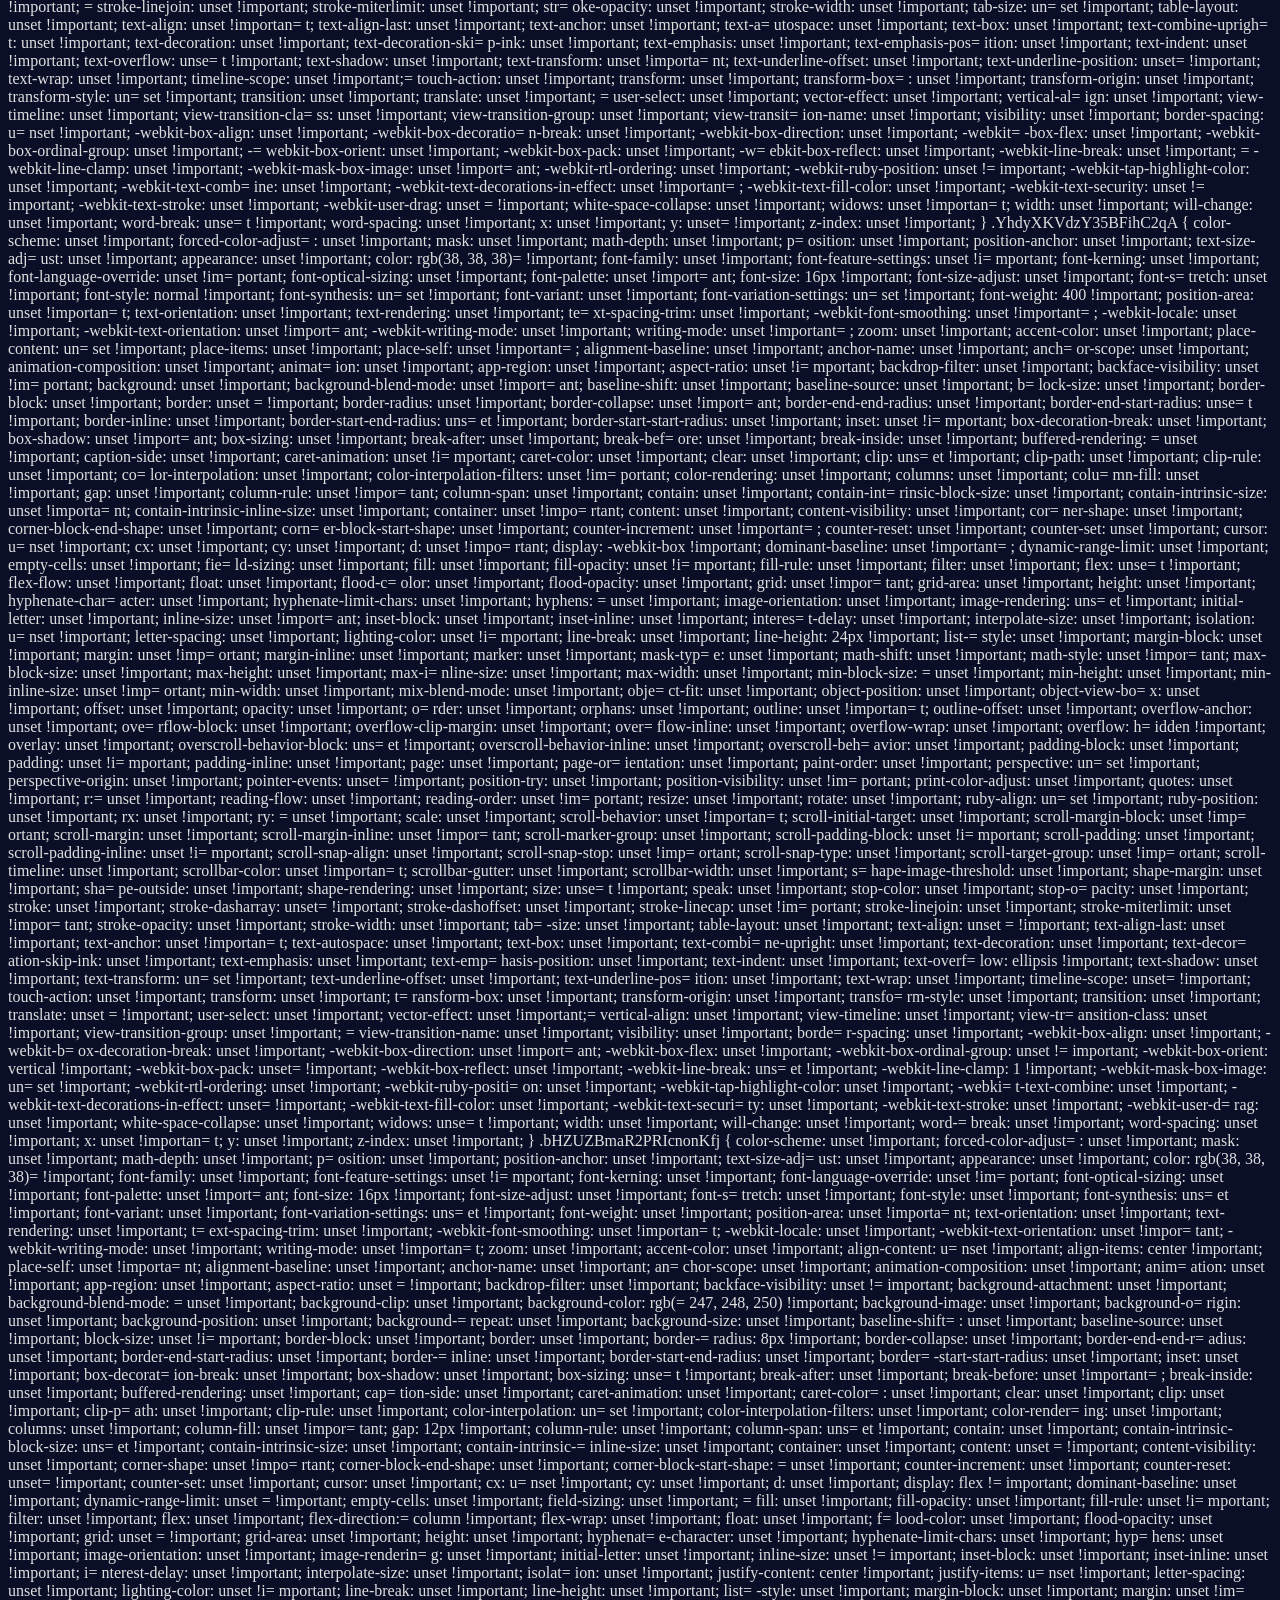
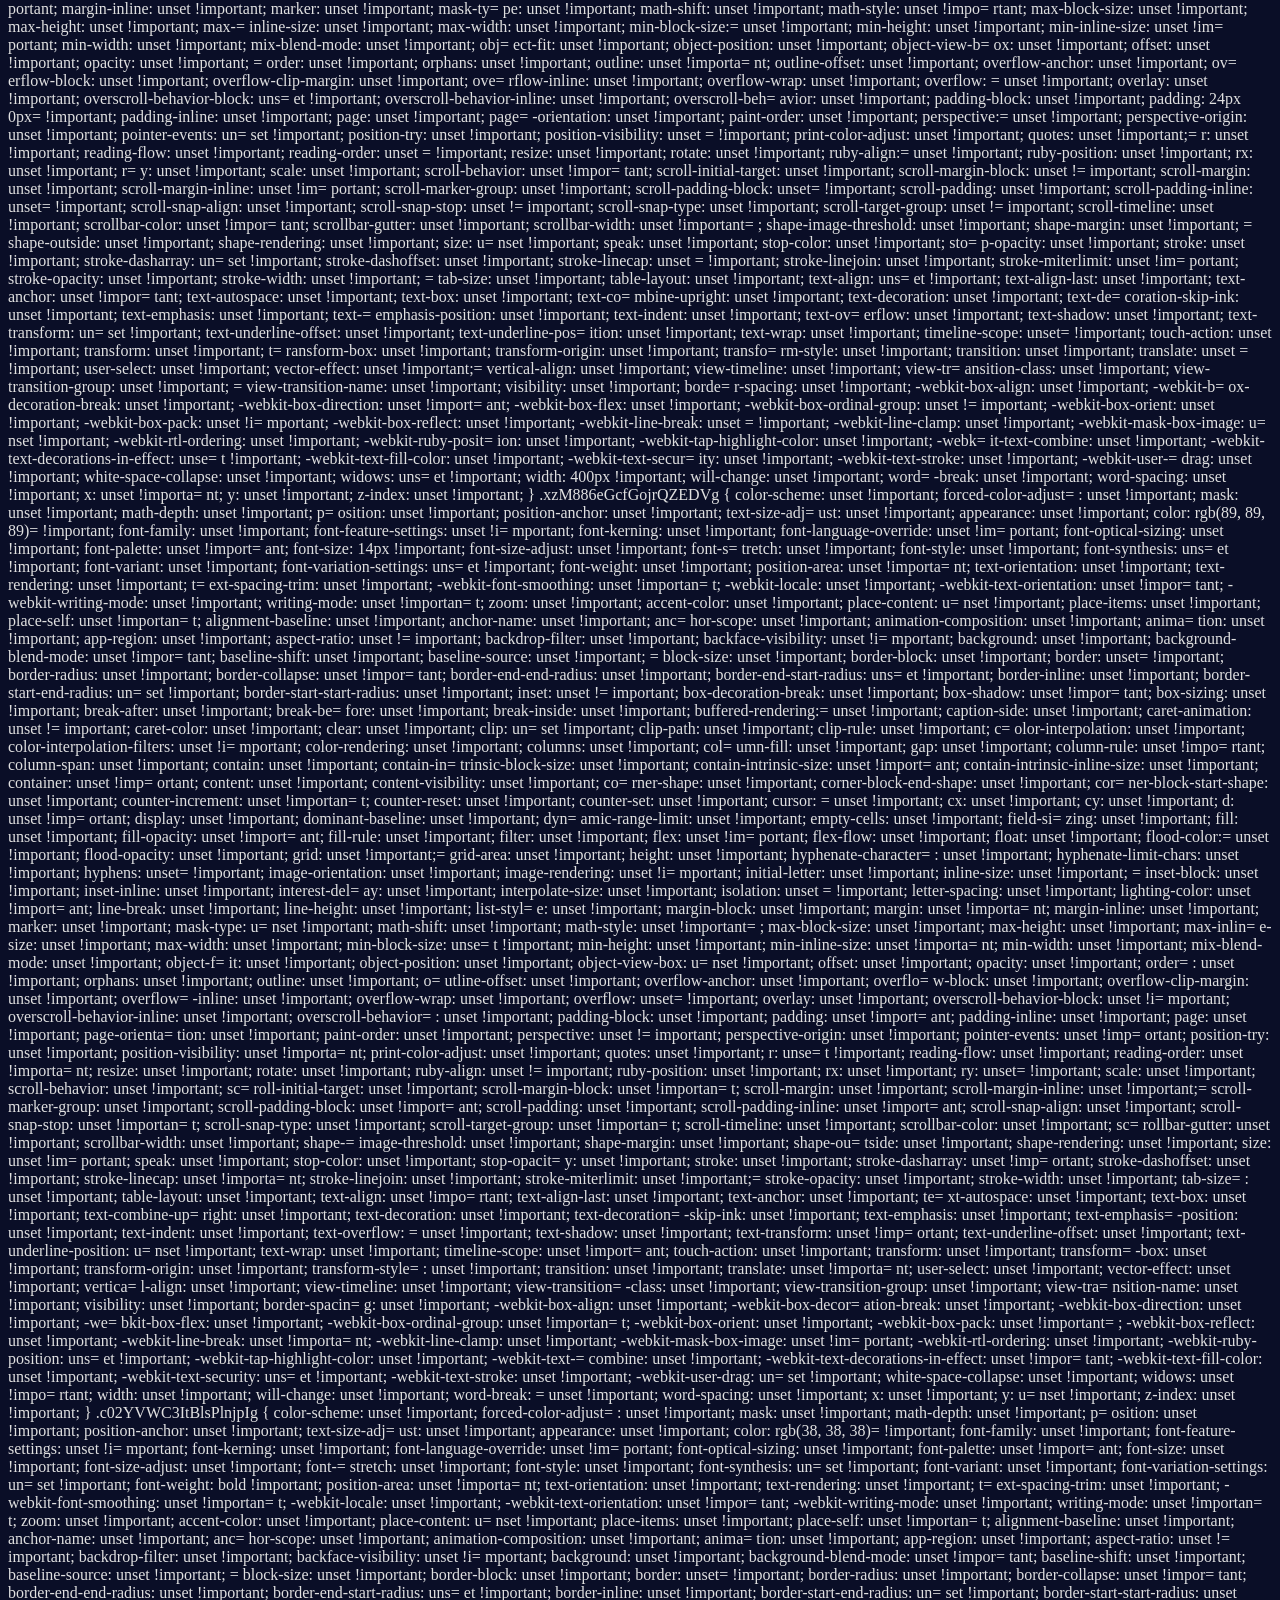
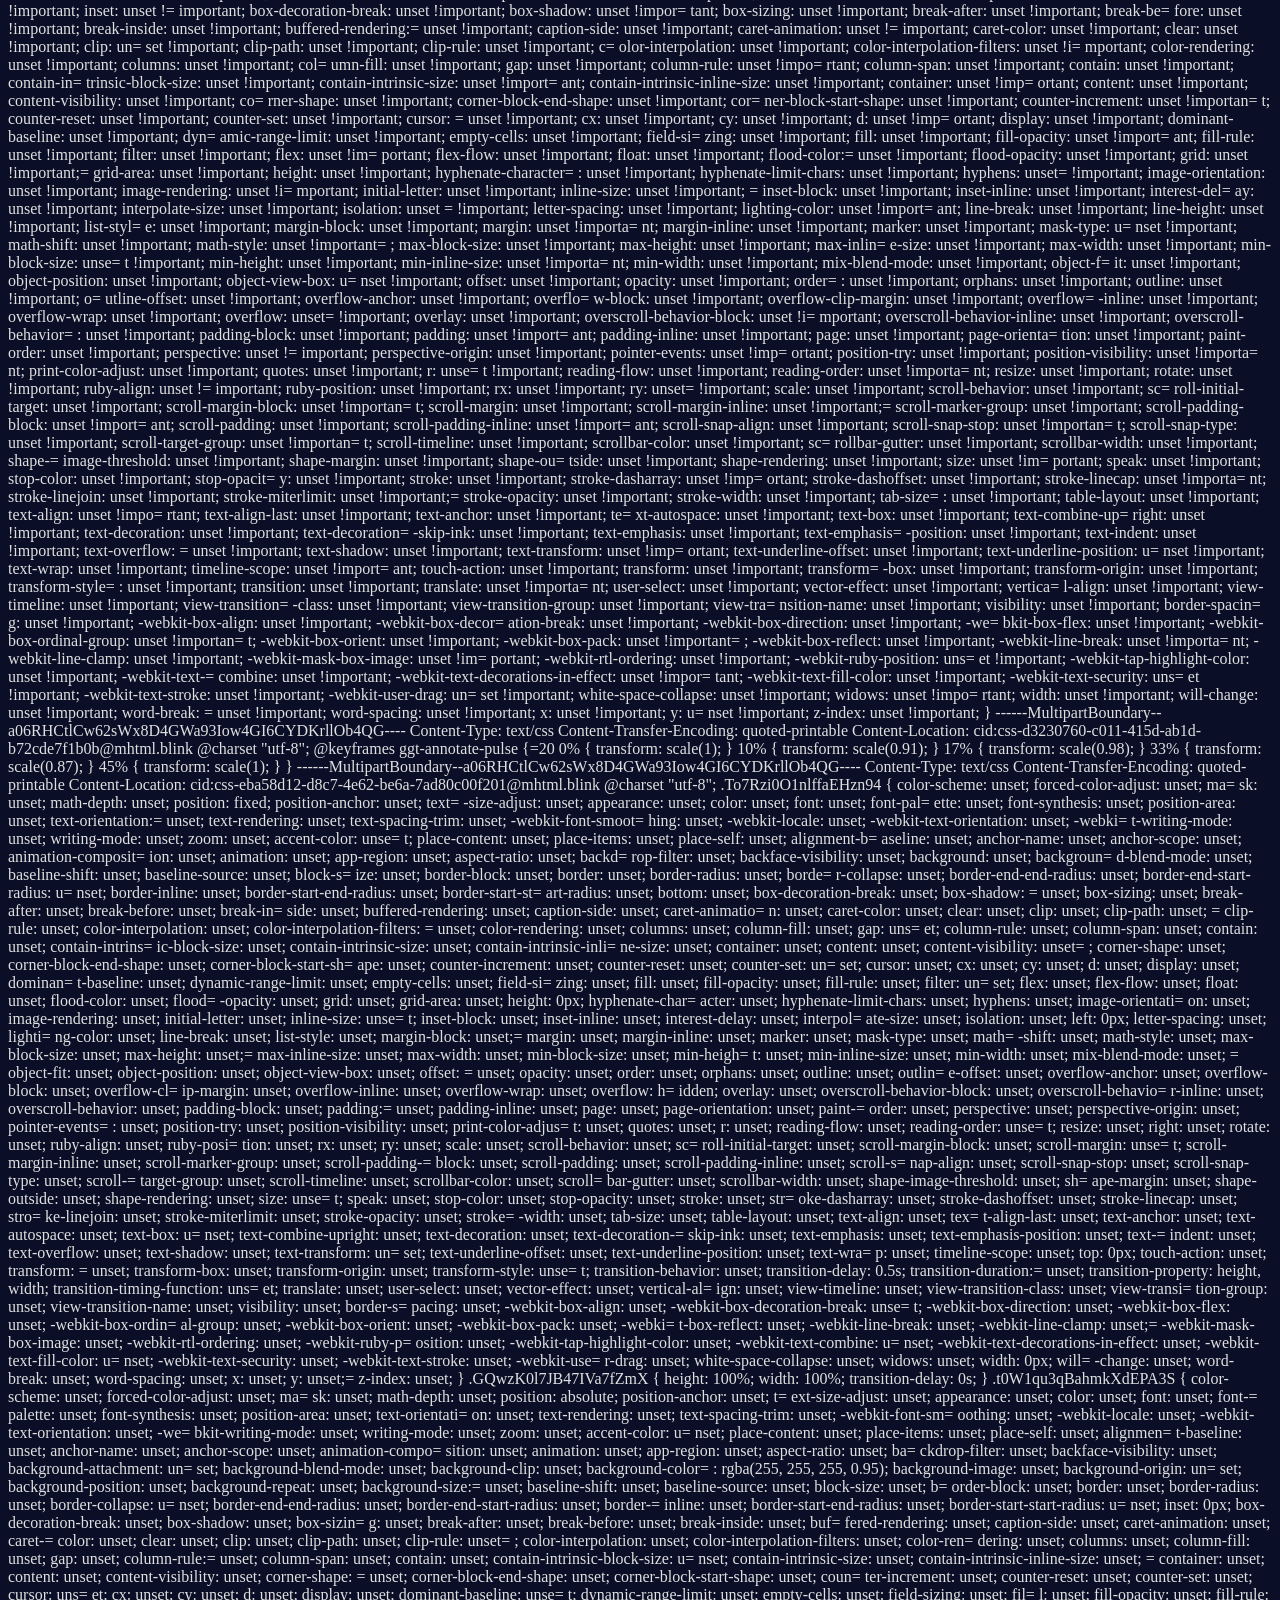
==== commit 862353d9: "x4" ====
--- a/lab04/index.html
+++ b/lab04/index.html
@@ -1,35 +1,5 @@
-From: <Saved by Blink>
-Snapshot-Content-Location: https://knighthawk0811.github.io/Intro-HTML-CSS//m04/index-copy.html#contact-section
-Subject: Electric Tech Hub
-Date: Tue, 24 Feb 2026 08:47:10 -0600
-MIME-Version: 1.0
-Content-Type: multipart/related;
-	type="text/html";
-	boundary="----MultipartBoundary--a06RHCtlCw62sWx8D4GWa93Iow4GI6CYDKrllOb4QG----"
-
-
-------MultipartBoundary--a06RHCtlCw62sWx8D4GWa93Iow4GI6CYDKrllOb4QG----
-Content-Type: text/html
-Content-ID: <frame-CB4077D0AD88025F970F110A4180DA61@mhtml.blink>
-Content-Transfer-Encoding: quoted-printable
-Content-Location: https://knighthawk0811.github.io/Intro-HTML-CSS//m04/index-copy.html#contact-section
-
-<!DOCTYPE html><html lang=3D"en"><head><meta http-equiv=3D"Content-Type" co=
-ntent=3D"text/html; charset=3DUTF-8"><link rel=3D"stylesheet" type=3D"text/=
-css" href=3D"cid:css-5f63ed71-3ea3-4c07-84de-10c7e1b836a3@mhtml.blink" /><l=
-ink rel=3D"stylesheet" type=3D"text/css" href=3D"cid:css-eba58d12-d8c7-4e62=
--be6a-7ad80c00f201@mhtml.blink" /><link rel=3D"stylesheet" type=3D"text/css=
-" href=3D"cid:css-d3230760-c011-415d-ab1d-b72cde7f1b0b@mhtml.blink" /><link=
- rel=3D"stylesheet" type=3D"text/css" href=3D"cid:css-a3a2dc1e-aada-45f8-9f=
-2b-a57310fb6a04@mhtml.blink" /><link rel=3D"stylesheet" type=3D"text/css" h=
-ref=3D"cid:css-efa5e6ae-53ad-4270-b607-71db47d97d52@mhtml.blink" /><link re=
-l=3D"stylesheet" type=3D"text/css" href=3D"cid:css-57a89d66-fc3b-4d35-8361-=
-029a9b0dd429@mhtml.blink" />
-   =20
-    <meta name=3D"viewport" content=3D"width=3Ddevice-width, initial-scale=
-=3D1.0">
-    <title>Electric Tech Hub</title>
-   =20
+<!DOCTYPE html><html lang="en"><head>
+   <title>Electric Tech Hub</title>
 <style>
 body {
 background-color: #0a0e27;
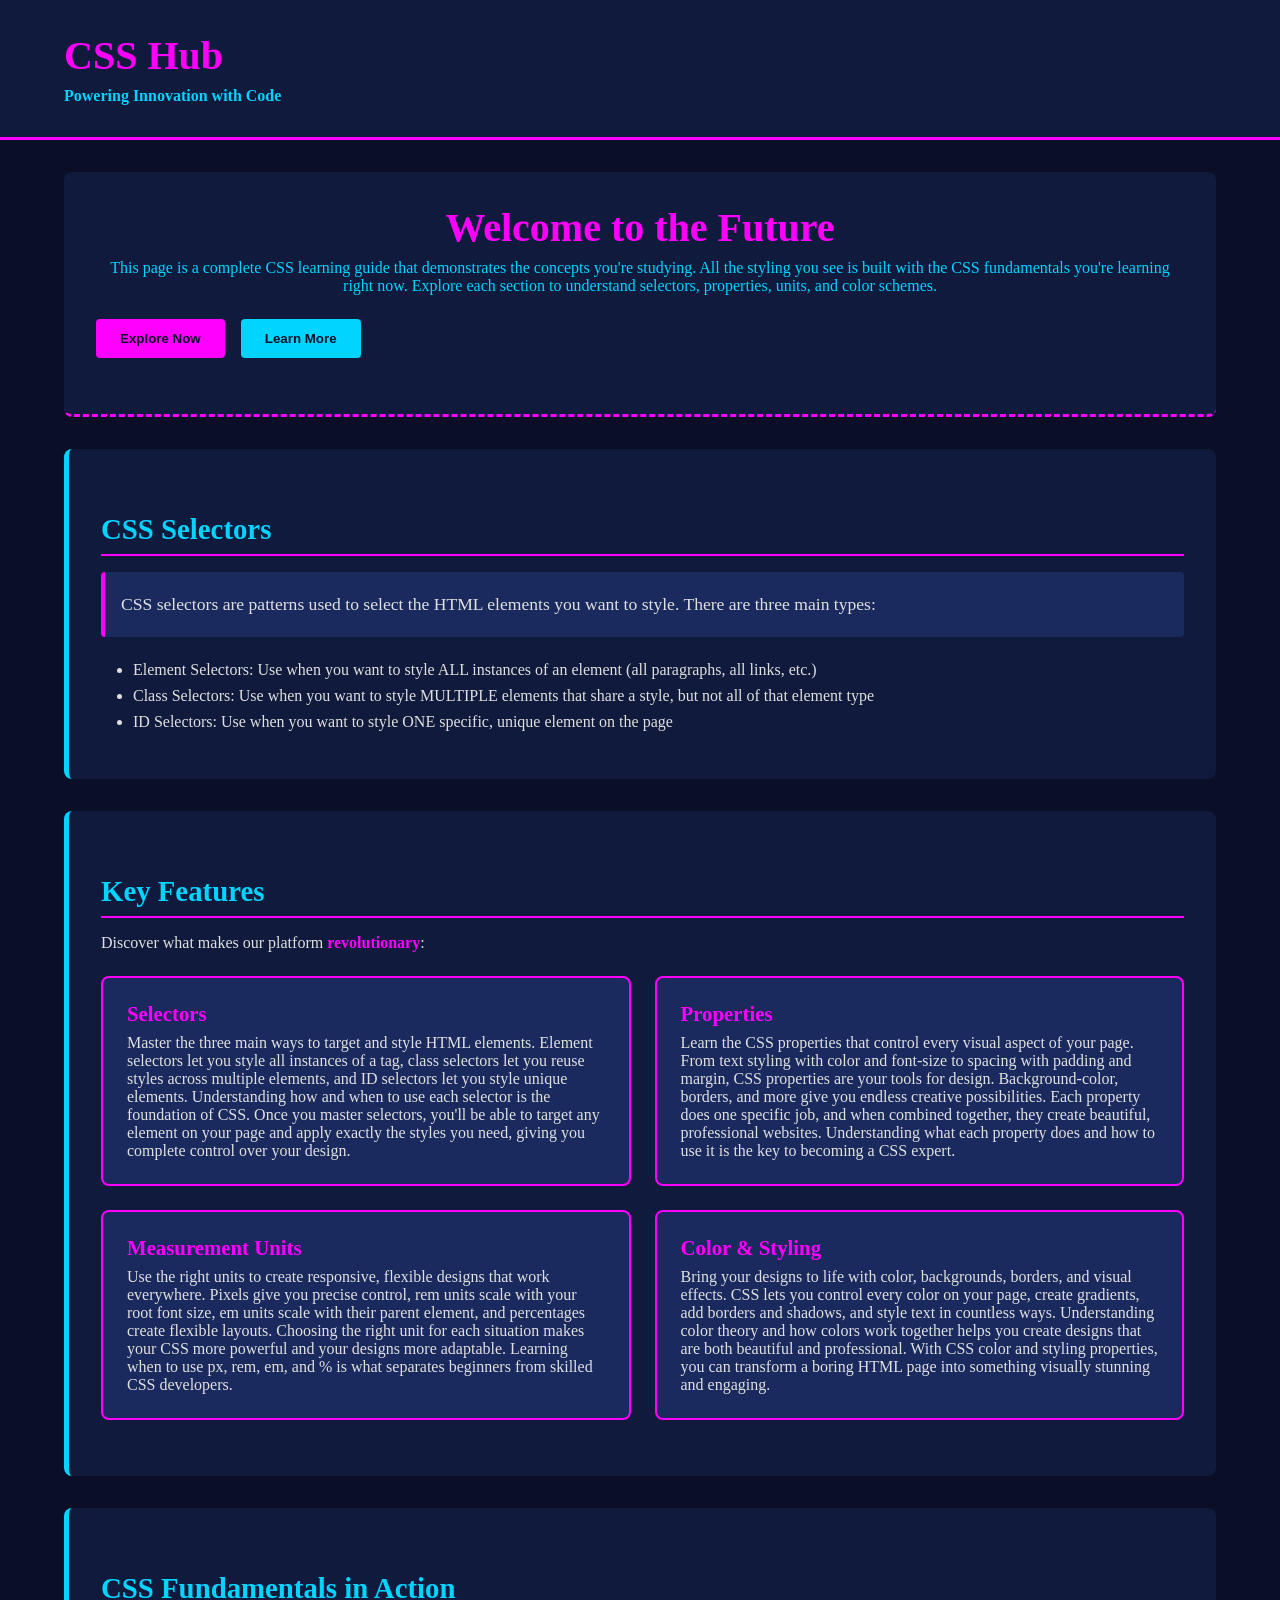
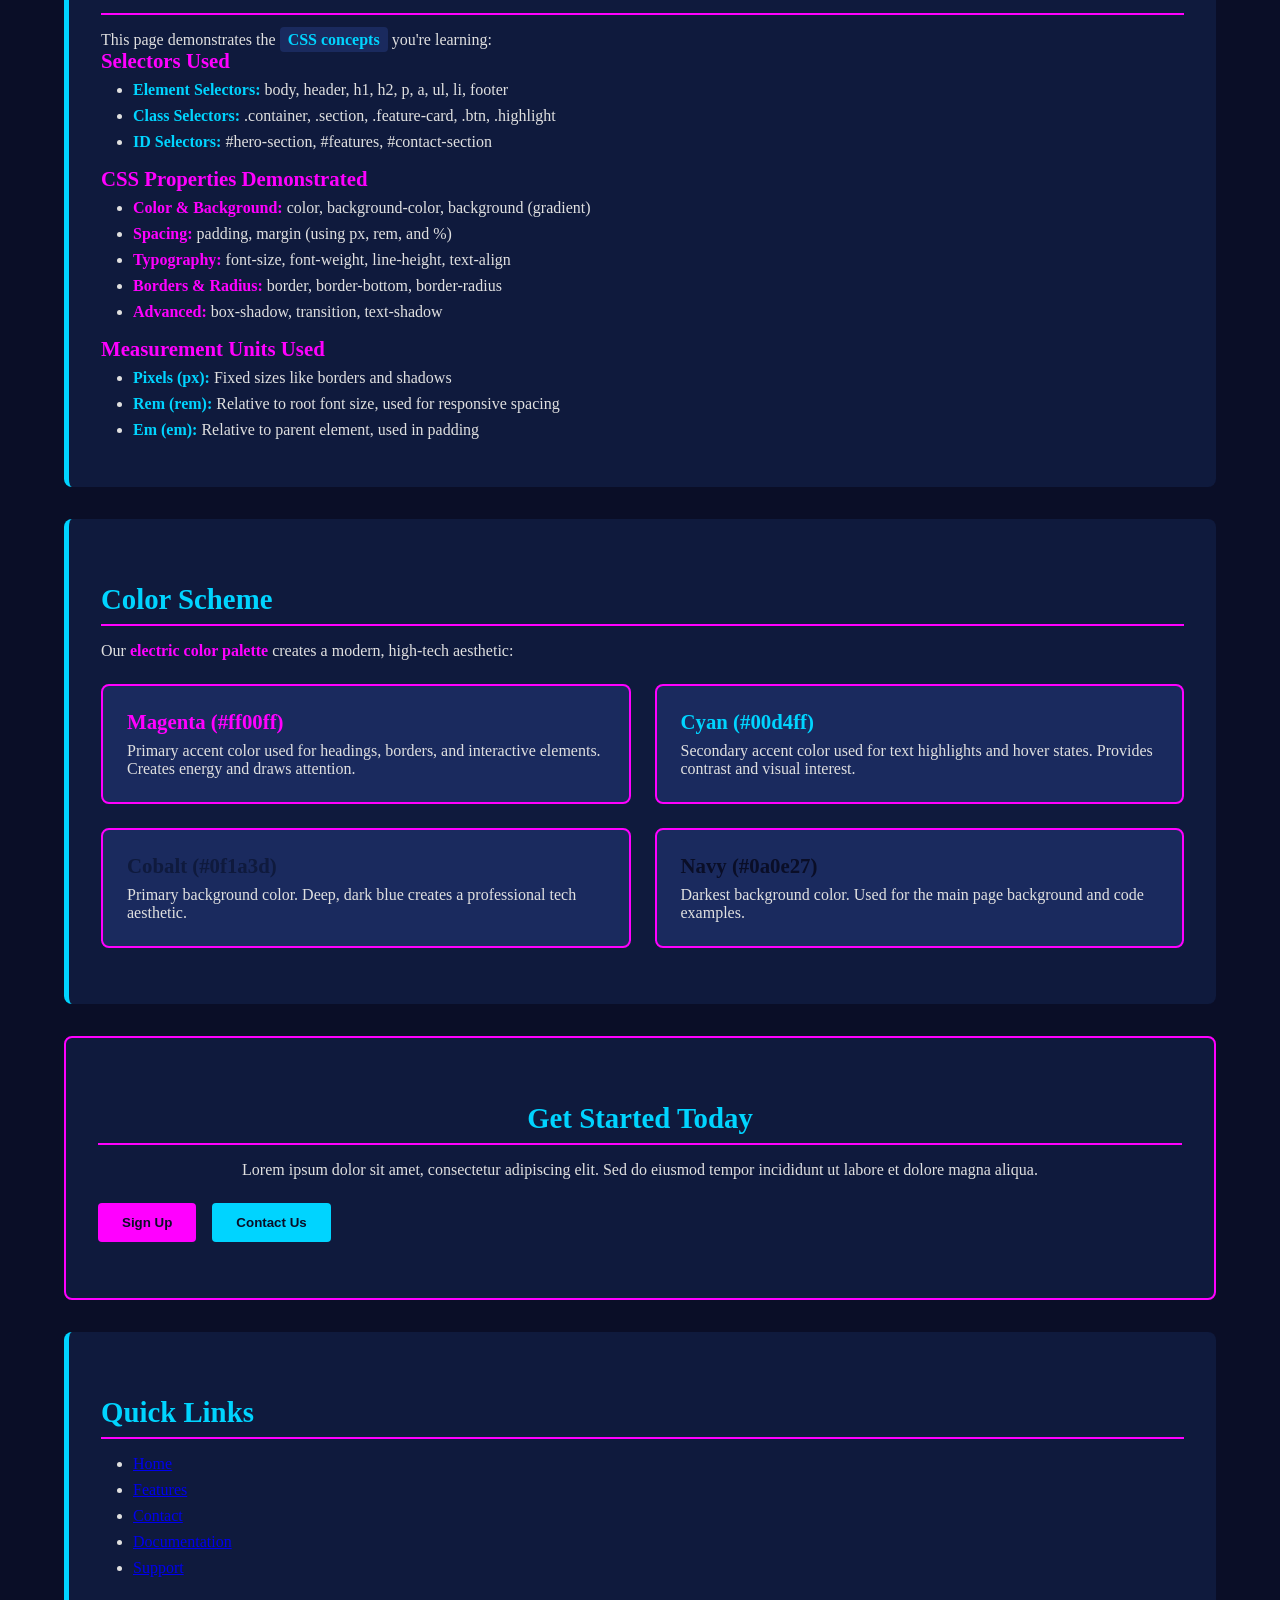
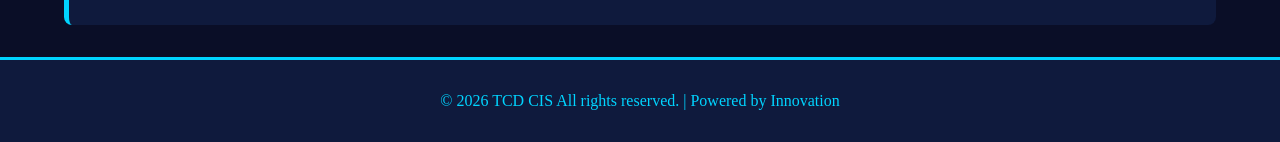
==== commit 32ae34fc: "Rename Electric Tech Hub.html to lab04/index.html" ====
--- a/lab04/index.html
+++ b/lab04/index.html
@@ -1,2855 +1,777 @@
-<!DOCTYPE html><html lang="en"><head>
-   <title>Electric Tech Hub</title>
-<style>
-body {
-background-color: #0a0e27;
-color: #e0e0e0;
-font-family: "Arial, sans-serif";
-}
-header {
-background-color: #0f1a3d;
-padding: 2rem;
-border-bottom: 3px solid #ff00ff;
-margin-bottom: 2rem;
-}
-footer {
-background-color: #0f1a3d;
-color: #00d4ff;
-padding: 2rem;
-text-align: center;
-border-top: 3px solid #00d4ff;
-}
-h1 {
-color: #ff00ff;
-font-size: 2.5rem;
-margin-bottom: 0.5rem
-}
-h2 {
-color: #00d4ff;
-font-size: 1.8rem;
-margin-top: 2rem;
-margin-bottom: 1rem;
-padding-bottom: 0.5rem;
-border-bottom: 2px solid #ff00ff;
-}
-h3 {
-color: #ff00ff;
-font-size: 1.3rem;
-margin-bottom: 0.5rem
-}
-link {
-color: #00d4ff;
-text-decoration: none;
-font-weight: bold;
-}
-link:hover {
-color: #ff00ff;
-}
-.container {
-max-width: 1200px;
-margin: 0 auto;
-padding-left: 1.5rem;
-padding-right: 1.5rem;
-}
-.section {
-background-color: #0f1a3d;
-padding: 2rem;
-margin-bottom: 2rem;
-border-left: 5px solid #00d4ff;
-border-radius: 8px;
-}
-
-</style>
-</head>
-<body>
-    <header>
-        <div class=3D"container">
-            <h1>CSS Hub</h1>
-            <p class=3D"cyan-accent">Powering Innovation with Code</p>
-        </div>
-    </header>
-
-    <main class=3D"container">
-        <!-- Hero Section -->
-        <section id=3D"hero-section" class=3D"section">
-            <h1>Welcome to the Future</h1>
-            <p>This page is a complete CSS learning guide that demonstrates=
- the concepts you're studying. All the styling you see is built with the CS=
-S fundamentals you're learning right now. Explore each section to understan=
-d selectors, properties, units, and color schemes.</p>
-            <div class=3D"button-group">
-                <button class=3D"btn">Explore Now</button>
-                <button class=3D"btn btn-secondary">Learn More</button>
-            </div>
-        </section>
-
-        <!-- About Section -->
-        <section class=3D"section">
-            <h2>CSS Selectors</h2>
-            <div class=3D"intro-text">
-                <p>CSS selectors are patterns used to select the HTML eleme=
-nts you want to style. There are three main types:</p>
-            </div>
-            <ul>
-                <li><span class=3D"highlight-magenta">Element Selectors:</s=
-pan> Use when you want to style ALL instances of an element (all paragraphs=
-, all links, etc.)</li>
-                <li><span class=3D"highlight-magenta">Class Selectors:</spa=
-n> Use when you want to style MULTIPLE elements that share a style, but not=
- all of that element type</li>
-                <li><span class=3D"highlight-magenta">ID Selectors:</span> =
-Use when you want to style ONE specific, unique element on the page</li>
-            </ul>
-        </section>
-
-        <!-- Features Section -->
-        <section class=3D"section">
-            <h2>Key Features</h2>
-            <p>Discover what makes our platform <span class=3D"accent-text"=
->revolutionary</span>:</p>
-           =20
-            <div class=3D"feature-grid">
-                <div class=3D"feature-card">
-                    <h3>Selectors</h3>
-                    <p>Master the three main ways to target and style HTML =
-elements. Element selectors let you style all instances of a tag, class sel=
-ectors let you reuse styles across multiple elements, and ID selectors let =
-you style unique elements. Understanding how and when to use each selector =
-is the foundation of CSS. Once you master selectors, you'll be able to targ=
-et any element on your page and apply exactly the styles you need, giving y=
-ou complete control over your design.</p>
-                </div>
-                <div class=3D"feature-card">
-                    <h3>Properties</h3>
-                    <p>Learn the CSS properties that control every visual a=
-spect of your page. From text styling with color and font-size to spacing w=
-ith padding and margin, CSS properties are your tools for design. Backgroun=
-d-color, borders, and more give you endless creative possibilities. Each pr=
-operty does one specific job, and when combined together, they create beaut=
-iful, professional websites. Understanding what each property does and how =
-to use it is the key to becoming a CSS expert.</p>
-                </div>
-                <div class=3D"feature-card">
-                    <h3>Measurement Units</h3>
-                    <p>Use the right units to create responsive, flexible d=
-esigns that work everywhere. Pixels give you precise control, rem units sca=
-le with your root font size, em units scale with their parent element, and =
-percentages create flexible layouts. Choosing the right unit for each situa=
-tion makes your CSS more powerful and your designs more adaptable. Learning=
- when to use px, rem, em, and % is what separates beginners from skilled CS=
-S developers.</p>
-                </div>
-                <div class=3D"feature-card">
-                    <h3>Color &amp; Styling</h3>
-                    <p>Bring your designs to life with color, backgrounds, =
-borders, and visual effects. CSS lets you control every color on your page,=
- create gradients, add borders and shadows, and style text in countless way=
-s. Understanding color theory and how colors work together helps you create=
- designs that are both beautiful and professional. With CSS color and styli=
-ng properties, you can transform a boring HTML page into something visually=
- stunning and engaging.</p>
-                </div>
-            </div>
-        </section>
-
-        <!-- CSS Concepts Section -->
-        <section class=3D"section">
-            <h2>CSS Fundamentals in Action</h2>
-            <p>This page demonstrates the <span class=3D"highlight">CSS con=
-cepts</span> you're learning:</p>
-           =20
-            <h3>Selectors Used</h3>
-            <ul>
-                <li><span class=3D"cyan-accent">Element Selectors:</span> b=
-ody, header, h1, h2, p, a, ul, li, footer</li>
-                <li><span class=3D"cyan-accent">Class Selectors:</span> .co=
-ntainer, .section, .feature-card, .btn, .highlight</li>
-                <li><span class=3D"cyan-accent">ID Selectors:</span> #hero-=
-section, #features, #contact-section</li>
-            </ul>
-
-            <h3>CSS Properties Demonstrated</h3>
-            <ul>
-                <li><span class=3D"accent-text">Color &amp; Background:</sp=
-an> color, background-color, background (gradient)</li>
-                <li><span class=3D"accent-text">Spacing:</span> padding, ma=
-rgin (using px, rem, and %)</li>
-                <li><span class=3D"accent-text">Typography:</span> font-siz=
-e, font-weight, line-height, text-align</li>
-                <li><span class=3D"accent-text">Borders &amp; Radius:</span=
-> border, border-bottom, border-radius</li>
-                <li><span class=3D"accent-text">Advanced:</span> box-shadow=
-, transition, text-shadow</li>
-            </ul>
-
-            <h3>Measurement Units Used</h3>
-            <ul>
-                <li><span class=3D"cyan-accent">Pixels (px):</span> Fixed s=
-izes like borders and shadows</li>
-                <li><span class=3D"cyan-accent">Rem (rem):</span> Relative =
-to root font size, used for responsive spacing</li>
-                <li><span class=3D"cyan-accent">Em (em):</span> Relative to=
- parent element, used in padding</li>
-            </ul>
-        </section>
-
-        <!-- Color Palette Section -->
-        <section class=3D"section">
-            <h2>Color Scheme</h2>
-            <p>Our <span class=3D"accent-text">electric color palette</span=
-> creates a modern, high-tech aesthetic:</p>
-           =20
-            <div class=3D"feature-grid">
-                <div class=3D"feature-card">
-                    <h3 style=3D"color: #ff00ff;">Magenta (#ff00ff)</h3>
-                    <p>Primary accent color used for headings, borders, and=
- interactive elements. Creates energy and draws attention.</p>
-                </div>
-                <div class=3D"feature-card">
-                    <h3 style=3D"color: #00d4ff;">Cyan (#00d4ff)</h3>
-                    <p>Secondary accent color used for text highlights and =
-hover states. Provides contrast and visual interest.</p>
-                </div>
-                <div class=3D"feature-card">
-                    <h3 style=3D"color: #0f1a3d;">Cobalt (#0f1a3d)</h3>
-                    <p>Primary background color. Deep, dark blue creates a =
-professional tech aesthetic.</p>
-                </div>
-                <div class=3D"feature-card">
-                    <h3 style=3D"color: #0a0e27;">Navy (#0a0e27)</h3>
-                    <p>Darkest background color. Used for the main page bac=
-kground and code examples.</p>
-                </div>
-            </div>
-        </section>
-
-        <!-- Contact Section -->
-        <section id=3D"contact-section" class=3D"section">
-            <h2>Get Started Today</h2>
-            <p>Lorem ipsum dolor sit amet, consectetur adipiscing elit. Sed=
- do eiusmod tempor incididunt ut labore et dolore magna aliqua.</p>
-            <div class=3D"button-group">
-                <button class=3D"btn">Sign Up</button>
-                <button class=3D"btn btn-secondary">Contact Us</button>
-            </div>
-        </section>
-
-        <!-- Navigation Example -->
-        <section class=3D"section">
-            <h2>Quick Links</h2>
-            <nav>
-                <ul>
-                    <li><a href=3D"https://knighthawk0811.github.io/Intro-H=
-TML-CSS//m04/index-copy.html#hero-section">Home</a></li>
-                    <li><a href=3D"https://knighthawk0811.github.io/Intro-H=
-TML-CSS//m04/index-copy.html#features">Features</a></li>
-                    <li><a href=3D"https://knighthawk0811.github.io/Intro-H=
-TML-CSS//m04/index-copy.html#contact-section">Contact</a></li>
-                    <li><a href=3D"https://knighthawk0811.github.io/Intro-H=
-TML-CSS//m04/index-copy.html#">Documentation</a></li>
-                    <li><a href=3D"https://knighthawk0811.github.io/Intro-H=
-TML-CSS//m04/index-copy.html#">Support</a></li>
-                </ul>
-            </nav>
-        </section>
-    </main>
-
-    <footer>
-        <div class=3D"container">
-            <p>=C2=A9 2026 TCD CIS All rights reserved. | Powered by Innova=
-tion</p>
-        </div>
-    </footer>
-
-
-<div data-gg-announcements-anchor=3D"true" style=3D"z-index: 2147483645; po=
-sition: relative; display: block; height: 0px; min-height: 0px; width: 0px;=
- min-width: 0px; margin: 0px; padding: 0px; border: 0px;"><div class=3D"To7=
-Rzi0O1nlffaEHzn94 VrTDXRtVFtBycLTZbRR8" style=3D"display: none;"><div class=
-=3D"t0W1qu3qBahmkXdEPA3S" aria-hidden=3D"true" style=3D"opacity: 0;"></div>=
-<div tabindex=3D"0" aria-hidden=3D"true"></div><div class=3D"qit3QTAcJj8MDb=
-tOxkD1" role=3D"alertdialog" aria-describedby=3D"gg-chat-announcement-conte=
-nt" aria-modal=3D"true"><div id=3D"gg-chat-announcement-content" class=3D"S=
-CPAMof7dbuKMcfsDeU4"></div><div class=3D"K64G9NQMNxCmZCnhhfbq"><button clas=
-s=3D"hFr78obMHMXgwzeU7qJy">Got it</button></div></div><div tabindex=3D"0" a=
-ria-hidden=3D"true"></div></div></div><div id=3D"aa4d7063-fc82-4229-8141-da=
-a48fe826cc" data-gg-privacy-banner-anchor=3D"true" style=3D"z-index: 214748=
-3645; position: relative; display: block; height: 0px; min-height: 0px; wid=
-th: 0px; min-width: 0px; margin: 0px; padding: 0px; border: 0px;"></div><di=
-v data-gg-beacon-banner-anchor=3D"true" style=3D"position: relative; height=
-: 0px; min-height: 0px; width: 0px; min-width: 0px; margin: 0px; padding: 0=
-px; border: 0px; --gg-max-safe-z-index: 2147483645; z-index: 2147483645;"><=
-/div></body></html>
-------MultipartBoundary--a06RHCtlCw62sWx8D4GWa93Iow4GI6CYDKrllOb4QG----
-Content-Type: text/css
-Content-Transfer-Encoding: quoted-printable
-Content-Location: cid:css-57a89d66-fc3b-4d35-8361-029a9b0dd429@mhtml.blink
-
-@charset "utf-8";
-
-.WMxS1J6ioJ9GGcB7jpSt { font-family: "Open Sans", sans-serif; color: rgb(0,=
- 0, 0); background-color: rgb(255, 255, 255); margin: 0px; position: fixed;=
- bottom: 5%; right: 30px; width: 40%; z-index: var(--gg-max-safe-z-index); =
-}
-
-.KEqVTIMgp6xa3EhIF8su { background: rgb(255, 255, 255); padding: 27px 45px;=
- font-size: 16px; position: relative; border-left: 12.7px solid rgb(0, 151,=
- 207); line-height: 1.5; word-spacing: 0.16em; font-weight: 400; }
-
-._1i1qEpvkNkNHb3_Wo92 { width: 24px; height: 24px; position: absolute; top:=
- 10px; right: 15px; z-index: 1; background: transparent; border: transparen=
-t; margin: 0px; padding: 0px; }
-
-.DdblROjO1FZxLD91RzUK { width: 24px; height: 24px; color: rgb(117, 117, 117=
-); cursor: pointer; }
-------MultipartBoundary--a06RHCtlCw62sWx8D4GWa93Iow4GI6CYDKrllOb4QG----
-Content-Type: text/css
-Content-Transfer-Encoding: quoted-printable
-Content-Location: cid:css-efa5e6ae-53ad-4270-b607-71db47d97d52@mhtml.blink
-
-@charset "utf-8";
-
-.CHyAgqPbx_yuoH5uy3fA { color-scheme: inherit; forced-color-adjust: inherit=
-; mask: inherit; math-depth: inherit; position: fixed; position-anchor: inh=
-erit; text-size-adjust: inherit; appearance: inherit; color: inherit; font:=
- inherit; font-palette: inherit; font-synthesis: inherit; position-area: in=
-herit; text-orientation: inherit; text-rendering: inherit; text-spacing-tri=
-m: inherit; -webkit-font-smoothing: inherit; -webkit-locale: inherit; -webk=
-it-text-orientation: inherit; -webkit-writing-mode: inherit; writing-mode: =
-inherit; zoom: inherit; accent-color: inherit; place-content: inherit; plac=
-e-items: inherit; place-self: inherit; alignment-baseline: inherit; anchor-=
-name: inherit; anchor-scope: inherit; animation-composition: inherit; anima=
-tion: inherit; app-region: inherit; aspect-ratio: inherit; backdrop-filter:=
- inherit; backface-visibility: inherit; background: inherit; background-ble=
-nd-mode: inherit; baseline-shift: inherit; baseline-source: inherit; block-=
-size: inherit; border-block: inherit; border: inherit; border-radius: inher=
-it; border-collapse: inherit; border-end-end-radius: inherit; border-end-st=
-art-radius: inherit; border-inline: inherit; border-start-end-radius: inher=
-it; border-start-start-radius: inherit; inset: inherit; box-decoration-brea=
-k: inherit; box-shadow: inherit; box-sizing: inherit; break-after: inherit;=
- break-before: inherit; break-inside: inherit; buffered-rendering: inherit;=
- caption-side: inherit; caret-animation: inherit; caret-color: inherit; cle=
-ar: inherit; clip: inherit; clip-path: inherit; clip-rule: inherit; color-i=
-nterpolation: inherit; color-interpolation-filters: inherit; color-renderin=
-g: inherit; columns: inherit; column-fill: inherit; gap: inherit; column-ru=
-le: inherit; column-span: inherit; contain: inherit; contain-intrinsic-bloc=
-k-size: inherit; contain-intrinsic-size: inherit; contain-intrinsic-inline-=
-size: inherit; container: inherit; content: inherit; content-visibility: in=
-herit; corner-shape: inherit; corner-block-end-shape: inherit; corner-block=
--start-shape: inherit; counter-increment: inherit; counter-reset: inherit; =
-counter-set: inherit; cursor: inherit; cx: inherit; cy: inherit; d: inherit=
-; display: inherit; dominant-baseline: inherit; dynamic-range-limit: inheri=
-t; empty-cells: inherit; field-sizing: inherit; fill: inherit; fill-opacity=
-: inherit; fill-rule: inherit; filter: inherit; flex: inherit; flex-flow: i=
-nherit; float: inherit; flood-color: inherit; flood-opacity: inherit; grid:=
- inherit; grid-area: inherit; height: 150px; hyphenate-character: inherit; =
-hyphenate-limit-chars: inherit; hyphens: inherit; image-orientation: inheri=
-t; image-rendering: inherit; initial-letter: inherit; inline-size: inherit;=
- inset-block: inherit; inset-inline: inherit; interest-delay: inherit; inte=
-rpolate-size: inherit; isolation: inherit; letter-spacing: inherit; lightin=
-g-color: inherit; line-break: inherit; list-style: inherit; margin-block: i=
-nherit; margin: inherit; margin-inline: inherit; marker: inherit; mask-type=
-: inherit; math-shift: inherit; math-style: inherit; max-block-size: inheri=
-t; max-height: inherit; max-inline-size: inherit; max-width: inherit; min-b=
-lock-size: inherit; min-height: inherit; min-inline-size: inherit; min-widt=
-h: 42px; mix-blend-mode: inherit; object-fit: inherit; object-position: inh=
-erit; object-view-box: inherit; offset: inherit; opacity: inherit; order: i=
-nherit; orphans: inherit; outline: inherit; outline-offset: inherit; overfl=
-ow-anchor: inherit; overflow-block: inherit; overflow-clip-margin: inherit;=
- overflow-inline: inherit; overflow-wrap: inherit; overflow: inherit; overl=
-ay: inherit; overscroll-behavior-block: inherit; overscroll-behavior-inline=
-: inherit; overscroll-behavior: inherit; padding-block: inherit; padding: i=
-nherit; padding-inline: inherit; page: inherit; page-orientation: inherit; =
-paint-order: inherit; perspective: inherit; perspective-origin: inherit; po=
-inter-events: none; position-try: inherit; position-visibility: inherit; pr=
-int-color-adjust: inherit; quotes: inherit; r: inherit; reading-flow: inher=
-it; reading-order: inherit; resize: inherit; rotate: inherit; ruby-align: i=
-nherit; ruby-position: inherit; rx: inherit; ry: inherit; scale: inherit; s=
-croll-behavior: inherit; scroll-initial-target: inherit; scroll-margin-bloc=
-k: inherit; scroll-margin: inherit; scroll-margin-inline: inherit; scroll-m=
-arker-group: inherit; scroll-padding-block: inherit; scroll-padding: inheri=
-t; scroll-padding-inline: inherit; scroll-snap-align: inherit; scroll-snap-=
-stop: inherit; scroll-snap-type: inherit; scroll-target-group: inherit; scr=
-oll-timeline: inherit; scrollbar-color: inherit; scrollbar-gutter: inherit;=
- scrollbar-width: inherit; shape-image-threshold: inherit; shape-margin: in=
-herit; shape-outside: inherit; shape-rendering: inherit; size: inherit; spe=
-ak: inherit; stop-color: inherit; stop-opacity: inherit; stroke: inherit; s=
-troke-dasharray: inherit; stroke-dashoffset: inherit; stroke-linecap: inher=
-it; stroke-linejoin: inherit; stroke-miterlimit: inherit; stroke-opacity: i=
-nherit; stroke-width: inherit; tab-size: inherit; table-layout: inherit; te=
-xt-align: inherit; text-align-last: inherit; text-anchor: inherit; text-aut=
-ospace: inherit; text-box: inherit; text-combine-upright: inherit; text-dec=
-oration: inherit; text-decoration-skip-ink: inherit; text-emphasis: inherit=
-; text-emphasis-position: inherit; text-indent: inherit; text-overflow: inh=
-erit; text-shadow: inherit; text-transform: inherit; text-underline-offset:=
- inherit; text-underline-position: inherit; text-wrap: inherit; timeline-sc=
-ope: inherit; touch-action: inherit; transform: translate3d(0px, 0px, 0px);=
- transform-box: inherit; transform-origin: inherit; transform-style: inheri=
-t; transition: inherit; translate: inherit; user-select: inherit; vector-ef=
-fect: inherit; vertical-align: inherit; view-timeline: inherit; view-transi=
-tion-class: inherit; view-transition-group: inherit; view-transition-name: =
-inherit; visibility: inherit; border-spacing: inherit; -webkit-box-align: i=
-nherit; -webkit-box-decoration-break: inherit; -webkit-box-direction: inher=
-it; -webkit-box-flex: inherit; -webkit-box-ordinal-group: inherit; -webkit-=
-box-orient: inherit; -webkit-box-pack: inherit; -webkit-box-reflect: inheri=
-t; -webkit-line-break: inherit; -webkit-line-clamp: inherit; -webkit-mask-b=
-ox-image: inherit; -webkit-rtl-ordering: inherit; -webkit-ruby-position: in=
-herit; -webkit-tap-highlight-color: inherit; -webkit-text-combine: inherit;=
- -webkit-text-decorations-in-effect: inherit; -webkit-text-fill-color: inhe=
-rit; -webkit-text-security: inherit; -webkit-text-stroke: inherit; -webkit-=
-user-drag: inherit; white-space-collapse: inherit; widows: inherit; width: =
-inherit; will-change: inherit; word-break: inherit; word-spacing: inherit; =
-x: inherit; y: inherit; z-index: 2147483638; }
-
-.c7PfBJGDinK5Bw9mX7X1 { all: initial !important; }
-
-.wX6Ok7uuj0zTzTimF5wb { color-scheme: initial !important; forced-color-adju=
-st: initial !important; mask: initial !important; math-depth: initial !impo=
-rtant; position: initial !important; position-anchor: initial !important; t=
-ext-size-adjust: initial !important; appearance: initial !important; color:=
- initial !important; font-family: helvetica, arial, sans-serif !important; =
-font-feature-settings: initial !important; font-kerning: initial !important=
-; font-language-override: initial !important; font-optical-sizing: initial =
-!important; font-palette: initial !important; font-size: 14px !important; f=
-ont-size-adjust: initial !important; font-stretch: initial !important; font=
--style: initial !important; font-synthesis: initial !important; font-varian=
-t: initial !important; font-variation-settings: initial !important; font-we=
-ight: 400 !important; position-area: initial !important; text-orientation: =
-initial !important; text-rendering: initial !important; text-spacing-trim: =
-initial !important; -webkit-font-smoothing: initial !important; -webkit-loc=
-ale: initial !important; -webkit-text-orientation: initial !important; -web=
-kit-writing-mode: initial !important; writing-mode: initial !important; zoo=
-m: initial !important; accent-color: initial !important; place-content: ini=
-tial !important; place-items: initial !important; place-self: initial !impo=
-rtant; alignment-baseline: initial !important; anchor-name: initial !import=
-ant; anchor-scope: initial !important; animation-composition: initial !impo=
-rtant; animation: initial !important; app-region: initial !important; aspec=
-t-ratio: initial !important; backdrop-filter: initial !important; backface-=
-visibility: initial !important; background: initial !important; background-=
-blend-mode: initial !important; baseline-shift: initial !important; baselin=
-e-source: initial !important; block-size: initial !important; border-block:=
- initial !important; border: initial !important; border-radius: initial !im=
-portant; border-collapse: initial !important; border-end-end-radius: initia=
-l !important; border-end-start-radius: initial !important; border-inline: i=
-nitial !important; border-start-end-radius: initial !important; border-star=
-t-start-radius: initial !important; inset: initial !important; box-decorati=
-on-break: initial !important; box-shadow: initial !important; box-sizing: i=
-nitial !important; break-after: initial !important; break-before: initial !=
-important; break-inside: initial !important; buffered-rendering: initial !i=
-mportant; caption-side: initial !important; caret-animation: initial !impor=
-tant; caret-color: initial !important; clear: initial !important; clip: ini=
-tial !important; clip-path: initial !important; clip-rule: initial !importa=
-nt; color-interpolation: initial !important; color-interpolation-filters: i=
-nitial !important; color-rendering: initial !important; columns: initial !i=
-mportant; column-fill: initial !important; gap: initial !important; column-=
-rule: initial !important; column-span: initial !important; contain: initial=
- !important; contain-intrinsic-block-size: initial !important; contain-intr=
-insic-size: initial !important; contain-intrinsic-inline-size: initial !imp=
-ortant; container: initial !important; content: initial !important; content=
--visibility: initial !important; corner-shape: initial !important; corner-b=
-lock-end-shape: initial !important; corner-block-start-shape: initial !impo=
-rtant; counter-increment: initial !important; counter-reset: initial !impor=
-tant; counter-set: initial !important; cursor: initial !important; cx: init=
-ial !important; cy: initial !important; d: initial !important; display: ini=
-tial !important; dominant-baseline: initial !important; dynamic-range-limit=
-: initial !important; empty-cells: initial !important; field-sizing: initia=
-l !important; fill: initial !important; fill-opacity: initial !important; f=
-ill-rule: initial !important; filter: initial !important; flex: initial !im=
-portant; flex-flow: initial !important; float: initial !important; flood-co=
-lor: initial !important; flood-opacity: initial !important; grid: initial !=
-important; grid-area: initial !important; height: initial !important; hyphe=
-nate-character: initial !important; hyphenate-limit-chars: initial !importa=
-nt; hyphens: initial !important; image-orientation: initial !important; ima=
-ge-rendering: initial !important; initial-letter: initial !important; inlin=
-e-size: initial !important; inset-block: initial !important; inset-inline: =
-initial !important; interest-delay: initial !important; interpolate-size: i=
-nitial !important; isolation: initial !important; letter-spacing: initial !=
-important; lighting-color: initial !important; line-break: initial !importa=
-nt; line-height: 18px !important; list-style: initial !important; margin-bl=
-ock: initial !important; margin: initial !important; margin-inline: initial=
- !important; marker: initial !important; mask-type: initial !important; mat=
-h-shift: initial !important; math-style: initial !important; max-block-size=
-: initial !important; max-height: initial !important; max-inline-size: init=
-ial !important; max-width: initial !important; min-block-size: initial !imp=
-ortant; min-height: initial !important; min-inline-size: initial !important=
-; min-width: initial !important; mix-blend-mode: initial !important; object=
--fit: initial !important; object-position: initial !important; object-view-=
-box: initial !important; offset: initial !important; opacity: initial !impo=
-rtant; order: initial !important; orphans: initial !important; outline: ini=
-tial !important; outline-offset: initial !important; overflow-anchor: initi=
-al !important; overflow-block: initial !important; overflow-clip-margin: in=
-itial !important; overflow-inline: initial !important; overflow-wrap: initi=
-al !important; overflow: initial !important; overlay: initial !important; o=
-verscroll-behavior-block: initial !important; overscroll-behavior-inline: i=
-nitial !important; overscroll-behavior: initial !important; padding-block: =
-initial !important; padding: initial !important; padding-inline: initial !i=
-mportant; page: initial !important; page-orientation: initial !important; p=
-aint-order: initial !important; perspective: initial !important; perspectiv=
-e-origin: initial !important; pointer-events: initial !important; position-=
-try: initial !important; position-visibility: initial !important; print-col=
-or-adjust: initial !important; quotes: initial !important; r: initial !impo=
-rtant; reading-flow: initial !important; reading-order: initial !important;=
- resize: initial !important; rotate: initial !important; ruby-align: initia=
-l !important; ruby-position: initial !important; rx: initial !important; ry=
-: initial !important; scale: initial !important; scroll-behavior: initial !=
-important; scroll-initial-target: initial !important; scroll-margin-block: =
-initial !important; scroll-margin: initial !important; scroll-margin-inline=
-: initial !important; scroll-marker-group: initial !important; scroll-paddi=
-ng-block: initial !important; scroll-padding: initial !important; scroll-pa=
-dding-inline: initial !important; scroll-snap-align: initial !important; sc=
-roll-snap-stop: initial !important; scroll-snap-type: initial !important; s=
-croll-target-group: initial !important; scroll-timeline: initial !important=
-; scrollbar-color: initial !important; scrollbar-gutter: initial !important=
-; scrollbar-width: initial !important; shape-image-threshold: initial !impo=
-rtant; shape-margin: initial !important; shape-outside: initial !important;=
- shape-rendering: initial !important; size: initial !important; speak: init=
-ial !important; stop-color: initial !important; stop-opacity: initial !impo=
-rtant; stroke: initial !important; stroke-dasharray: initial !important; st=
-roke-dashoffset: initial !important; stroke-linecap: initial !important; st=
-roke-linejoin: initial !important; stroke-miterlimit: initial !important; s=
-troke-opacity: initial !important; stroke-width: initial !important; tab-si=
-ze: initial !important; table-layout: initial !important; text-align: initi=
-al !important; text-align-last: initial !important; text-anchor: initial !i=
-mportant; text-autospace: initial !important; text-box: initial !important;=
- text-combine-upright: initial !important; text-decoration: initial !import=
-ant; text-decoration-skip-ink: initial !important; text-emphasis: initial !=
-important; text-emphasis-position: initial !important; text-indent: initial=
- !important; text-overflow: initial !important; text-shadow: initial !impor=
-tant; text-transform: initial !important; text-underline-offset: initial !i=
-mportant; text-underline-position: initial !important; text-wrap: initial !=
-important; timeline-scope: initial !important; touch-action: initial !impor=
-tant; transform: initial !important; transform-box: initial !important; tra=
-nsform-origin: initial !important; transform-style: initial !important; tra=
-nsition: initial !important; translate: initial !important; user-select: in=
-itial !important; vector-effect: initial !important; vertical-align: initia=
-l !important; view-timeline: initial !important; view-transition-class: ini=
-tial !important; view-transition-group: initial !important; view-transition=
--name: initial !important; visibility: initial !important; border-spacing: =
-initial !important; -webkit-box-align: initial !important; -webkit-box-deco=
-ration-break: initial !important; -webkit-box-direction: initial !important=
-; -webkit-box-flex: initial !important; -webkit-box-ordinal-group: initial =
-!important; -webkit-box-orient: initial !important; -webkit-box-pack: initi=
-al !important; -webkit-box-reflect: initial !important; -webkit-line-break:=
- initial !important; -webkit-line-clamp: initial !important; -webkit-mask-b=
-ox-image: initial !important; -webkit-rtl-ordering: initial !important; -we=
-bkit-ruby-position: initial !important; -webkit-tap-highlight-color: initia=
-l !important; -webkit-text-combine: initial !important; -webkit-text-decora=
-tions-in-effect: initial !important; -webkit-text-fill-color: initial !impo=
-rtant; -webkit-text-security: initial !important; -webkit-text-stroke: init=
-ial !important; -webkit-user-drag: initial !important; white-space-collapse=
-: initial !important; widows: initial !important; width: initial !important=
-; will-change: initial !important; word-break: initial !important; word-spa=
-cing: initial !important; x: initial !important; y: initial !important; z-i=
-ndex: initial !important; }
-
-.oojVDlbQ8aUE1WHqV0hZ {
-  color-scheme: inherit; forced-color-adjust: inherit; mask: inherit; math-=
-depth: inherit; position: absolute; position-anchor: inherit; text-size-adj=
-ust: inherit; appearance: inherit; color: rgb(111, 111, 111); font-family: =
-inherit; font-feature-settings: inherit; font-kerning: inherit; font-langua=
-ge-override: inherit; font-optical-sizing: inherit; font-palette: inherit; =
-font-size: 12px; font-size-adjust: inherit; font-stretch: inherit; font-sty=
-le: inherit; font-synthesis: inherit; font-variant: inherit; font-variation=
--settings: inherit; font-weight: inherit; position-area: inherit; text-orie=
-ntation: inherit; text-rendering: inherit; text-spacing-trim: inherit; -web=
-kit-font-smoothing: inherit; -webkit-locale: inherit; -webkit-text-orientat=
-ion: inherit; -webkit-writing-mode: inherit; writing-mode: inherit; zoom: i=
-nherit; accent-color: inherit; place-content: inherit; place-items: inherit=
-; place-self: inherit; alignment-baseline: inherit; anchor-name: inherit; a=
-nchor-scope: inherit; animation-composition: inherit; animation: inherit; a=
-pp-region: inherit; aspect-ratio: inherit; backdrop-filter: inherit; backfa=
-ce-visibility: inherit; background: white; background-blend-mode: inherit; =
-baseline-shift: inherit; baseline-source: inherit; block-size: inherit; bor=
-der-block: inherit; border: 1px solid rgb(113, 113, 113); border-radius: in=
-herit; border-collapse: inherit; border-end-end-radius: inherit; border-end=
--start-radius: inherit; border-inline: inherit; border-start-end-radius: in=
-herit; border-start-start-radius: inherit; inset: inherit; box-decoration-b=
-reak: inherit; box-shadow: rgba(0, 0, 0, 0.1) 4px 4px 15px; box-sizing: bor=
-der-box; break-after: inherit; break-before: inherit; break-inside: inherit=
-; buffered-rendering: inherit; caption-side: inherit; caret-animation: inhe=
-rit; caret-color: inherit; clear: inherit; clip: inherit; clip-path: inheri=
-t; clip-rule: inherit; color-interpolation: inherit; color-interpolation-fi=
-lters: inherit; color-rendering: inherit; columns: inherit; column-fill: in=
-herit; gap: inherit; column-rule: inherit; column-span: inherit; contain: i=
-nherit; contain-intrinsic-block-size: inherit; contain-intrinsic-size: inhe=
-rit; contain-intrinsic-inline-size: inherit; container: inherit; content: i=
-nherit; content-visibility: inherit; corner-shape: inherit; corner-block-en=
-d-shape: inherit; corner-block-start-shape: inherit; counter-increment: inh=
-erit; counter-reset: inherit; counter-set: inherit; cursor: inherit; cx: in=
-herit; cy: inherit; d: inherit; display: inherit; dominant-baseline: inheri=
-t; dynamic-range-limit: inherit; empty-cells: inherit; field-sizing: inheri=
-t; fill: inherit; fill-opacity: inherit; fill-rule: inherit; filter: inheri=
-t; flex: inherit; flex-flow: inherit; float: inherit; flood-color: inherit;=
- flood-opacity: inherit; grid: inherit; grid-area: inherit; height: 100%; h=
-yphenate-character: inherit; hyphenate-limit-chars: inherit; hyphens: inher=
-it; image-orientation: inherit; image-rendering: inherit; initial-letter: i=
-nherit; inline-size: inherit; inset-block: inherit; inset-inline: inherit; =
-interest-delay: inherit; interpolate-size: inherit; isolation: inherit; let=
-ter-spacing: inherit; lighting-color: inherit; line-break: inherit; line-he=
-ight: inherit; list-style: inherit; margin-block: inherit; margin: inherit;=
- margin-inline: inherit; marker: inherit; mask-type: inherit; math-shift: i=
-nherit; math-style: inherit; max-block-size: inherit; max-height: inherit; =
-max-inline-size: inherit; max-width: inherit; min-block-size: inherit; min-=
-height: inherit; min-inline-size: inherit; min-width: inherit; mix-blend-mo=
-de: inherit; object-fit: inherit; object-position: inherit; object-view-box=
-: inherit; offset: inherit; opacity: inherit; order: inherit; orphans: inhe=
-rit; outline: inherit; outline-offset: inherit; overflow-anchor: inherit; o=
-verflow-block: inherit; overflow-clip-margin: inherit; overflow-inline: inh=
-erit; overflow-wrap: inherit; overflow: inherit; overlay: inherit; overscro=
-ll-behavior-block: inherit; overscroll-behavior-inline: inherit; overscroll=
--behavior: inherit; padding-block: inherit; padding: 24px; padding-inline: =
-inherit; page: inherit; page-orientation: inherit; paint-order: inherit; pe=
-rspective: inherit; perspective-origin: inherit; pointer-events: inherit; p=
-osition-try: inherit; position-visibility: inherit; print-color-adjust: inh=
-erit; quotes: inherit; r: inherit; reading-flow: inherit; reading-order: in=
-herit; resize: inherit; rotate: inherit; ruby-align: inherit; ruby-position=
-: inherit; rx: inherit; ry: inherit; scale: inherit; scroll-behavior: inher=
-it; scroll-initial-target: inherit; scroll-margin-block: inherit; scroll-ma=
-rgin: inherit; scroll-margin-inline: inherit; scroll-marker-group: inherit;=
- scroll-padding-block: inherit; scroll-padding: inherit; scroll-padding-inl=
-ine: inherit; scroll-snap-align: inherit; scroll-snap-stop: inherit; scroll=
--snap-type: inherit; scroll-target-group: inherit; scroll-timeline: inherit=
-; scrollbar-color: inherit; scrollbar-gutter: inherit; scrollbar-width: inh=
-erit; shape-image-threshold: inherit; shape-margin: inherit; shape-outside:=
- inherit; shape-rendering: inherit; size: inherit; speak: inherit; stop-col=
-or: inherit; stop-opacity: inherit; stroke: inherit; stroke-dasharray: inhe=
-rit; stroke-dashoffset: inherit; stroke-linecap: inherit; stroke-linejoin: =
-inherit; stroke-miterlimit: inherit; stroke-opacity: inherit; stroke-width:=
- inherit; tab-size: inherit; table-layout: inherit; text-align: inherit; te=
-xt-align-last: inherit; text-anchor: inherit; text-autospace: inherit; text=
--box: inherit; text-combine-upright: inherit; text-decoration: inherit; tex=
-t-decoration-skip-ink: inherit; text-emphasis: inherit; text-emphasis-posit=
-ion: inherit; text-indent: inherit; text-overflow: inherit; text-shadow: in=
-herit; text-transform: inherit; text-underline-offset: inherit; text-underl=
-ine-position: inherit; text-wrap: inherit; timeline-scope: inherit; touch-a=
-ction: inherit; transform: inherit; transform-box: inherit; transform-origi=
-n: inherit; transform-style: inherit; transition: inherit; translate: inher=
-it; user-select: inherit; vector-effect: inherit; vertical-align: inherit; =
-view-timeline: inherit; view-transition-class: inherit; view-transition-gro=
-up: inherit; view-transition-name: inherit; visibility: inherit; border-spa=
-cing: inherit; -webkit-box-align: inherit; -webkit-box-decoration-break: in=
-herit; -webkit-box-direction: inherit; -webkit-box-flex: inherit; -webkit-b=
-ox-ordinal-group: inherit; -webkit-box-orient: inherit; -webkit-box-pack: i=
-nherit; -webkit-box-reflect: inherit; -webkit-line-break: inherit; -webkit-=
-line-clamp: inherit; -webkit-mask-box-image: inherit; -webkit-rtl-ordering:=
- inherit; -webkit-ruby-position: inherit; -webkit-tap-highlight-color: inhe=
-rit; -webkit-text-combine: inherit; -webkit-text-decorations-in-effect: inh=
-erit; -webkit-text-fill-color: inherit; -webkit-text-security: inherit; -we=
-bkit-text-stroke: inherit; -webkit-user-drag: inherit; white-space-collapse=
-: inherit; widows: inherit; width: 380px; will-change: inherit; word-break:=
- inherit; word-spacing: inherit; x: inherit; y: inherit; z-index: inherit;
-  & .k4AUZjsXaZZszZI4r2hX {
-  color-scheme: revert; forced-color-adjust: revert; mask: revert; math-dep=
-th: revert; position: revert; position-anchor: revert; text-size-adjust: re=
-vert; appearance: revert; color: rgb(111, 111, 111); font-family: revert; f=
-ont-feature-settings: revert; font-kerning: revert; font-language-override:=
- revert; font-optical-sizing: revert; font-palette: revert; font-size: 12px=
-; font-size-adjust: revert; font-stretch: revert; font-style: revert; font-=
-synthesis: revert; font-variant: revert; font-variation-settings: revert; f=
-ont-weight: 400; position-area: revert; text-orientation: revert; text-rend=
-ering: revert; text-spacing-trim: revert; -webkit-font-smoothing: revert; -=
-webkit-locale: revert; -webkit-text-orientation: revert; -webkit-writing-mo=
-de: revert; writing-mode: revert; zoom: revert; accent-color: revert; place=
--content: revert; place-items: revert; place-self: revert; alignment-baseli=
-ne: revert; anchor-name: revert; anchor-scope: revert; animation-compositio=
-n: revert; animation: revert; app-region: revert; aspect-ratio: revert; bac=
-kdrop-filter: revert; backface-visibility: revert; background: revert; back=
-ground-blend-mode: revert; baseline-shift: revert; baseline-source: revert;=
- block-size: revert; border-block: revert; border: revert; border-radius: r=
-evert; border-collapse: revert; border-end-end-radius: revert; border-end-s=
-tart-radius: revert; border-inline: revert; border-start-end-radius: revert=
-; border-start-start-radius: revert; inset: revert; box-decoration-break: r=
-evert; box-shadow: revert; box-sizing: revert; break-after: revert; break-b=
-efore: revert; break-inside: revert; buffered-rendering: revert; caption-si=
-de: revert; caret-animation: revert; caret-color: revert; clear: revert; cl=
-ip: revert; clip-path: revert; clip-rule: revert; color-interpolation: reve=
-rt; color-interpolation-filters: revert; color-rendering: revert; columns: =
-revert; column-fill: revert; gap: revert; column-rule: revert; column-span:=
- revert; contain: revert; contain-intrinsic-block-size: revert; contain-int=
-rinsic-size: revert; contain-intrinsic-inline-size: revert; container: reve=
-rt; content: revert; content-visibility: revert; corner-shape: revert; corn=
-er-block-end-shape: revert; corner-block-start-shape: revert; counter-incre=
-ment: revert; counter-reset: revert; counter-set: revert; cursor: revert; c=
-x: revert; cy: revert; d: revert; display: revert; dominant-baseline: rever=
-t; dynamic-range-limit: revert; empty-cells: revert; field-sizing: revert; =
-fill: revert; fill-opacity: revert; fill-rule: revert; filter: revert; flex=
-: revert; flex-flow: revert; float: revert; flood-color: revert; flood-opac=
-ity: revert; grid: revert; grid-area: revert; height: revert; hyphenate-cha=
-racter: revert; hyphenate-limit-chars: revert; hyphens: revert; image-orien=
-tation: revert; image-rendering: revert; initial-letter: revert; inline-siz=
-e: revert; inset-block: revert; inset-inline: revert; interest-delay: rever=
-t; interpolate-size: revert; isolation: revert; letter-spacing: revert; lig=
-hting-color: revert; line-break: revert; line-height: revert; list-style: r=
-evert; margin-block: revert; margin-bottom: 16px; margin-inline: revert; ma=
-rgin-left: revert; margin-right: revert; margin-top: 0px; marker: revert; m=
-ask-type: revert; math-shift: revert; math-style: revert; max-block-size: r=
-evert; max-height: revert; max-inline-size: revert; max-width: revert; min-=
-block-size: revert; min-height: revert; min-inline-size: revert; min-width:=
- revert; mix-blend-mode: revert; object-fit: revert; object-position: rever=
-t; object-view-box: revert; offset: revert; opacity: revert; order: revert;=
- orphans: revert; outline: revert; outline-offset: revert; overflow-anchor:=
- revert; overflow-block: revert; overflow-clip-margin: revert; overflow-inl=
-ine: revert; overflow-wrap: revert; overflow: revert; overlay: revert; over=
-scroll-behavior-block: revert; overscroll-behavior-inline: revert; overscro=
-ll-behavior: revert; padding-block: revert; padding: revert; padding-inline=
-: revert; page: revert; page-orientation: revert; paint-order: revert; pers=
-pective: revert; perspective-origin: revert; pointer-events: revert; positi=
-on-try: revert; position-visibility: revert; print-color-adjust: revert; qu=
-otes: revert; r: revert; reading-flow: revert; reading-order: revert; resiz=
-e: revert; rotate: revert; ruby-align: revert; ruby-position: revert; rx: r=
-evert; ry: revert; scale: revert; scroll-behavior: revert; scroll-initial-t=
-arget: revert; scroll-margin-block: revert; scroll-margin: revert; scroll-m=
-argin-inline: revert; scroll-marker-group: revert; scroll-padding-block: re=
-vert; scroll-padding: revert; scroll-padding-inline: revert; scroll-snap-al=
-ign: revert; scroll-snap-stop: revert; scroll-snap-type: revert; scroll-tar=
-get-group: revert; scroll-timeline: revert; scrollbar-color: revert; scroll=
-bar-gutter: revert; scrollbar-width: revert; shape-image-threshold: revert;=
- shape-margin: revert; shape-outside: revert; shape-rendering: revert; size=
-: revert; speak: revert; stop-color: revert; stop-opacity: revert; stroke: =
-revert; stroke-dasharray: revert; stroke-dashoffset: revert; stroke-linecap=
-: revert; stroke-linejoin: revert; stroke-miterlimit: revert; stroke-opacit=
-y: revert; stroke-width: revert; tab-size: revert; table-layout: revert; te=
-xt-align: revert; text-align-last: revert; text-anchor: revert; text-autosp=
-ace: revert; text-box: revert; text-combine-upright: revert; text-decoratio=
-n: revert; text-decoration-skip-ink: revert; text-emphasis: revert; text-em=
-phasis-position: revert; text-indent: revert; text-overflow: revert; text-s=
-hadow: revert; text-transform: revert; text-underline-offset: revert; text-=
-underline-position: revert; text-wrap: revert; timeline-scope: revert; touc=
-h-action: revert; transform: revert; transform-box: revert; transform-origi=
-n: revert; transform-style: revert; transition: revert; translate: revert; =
-user-select: revert; vector-effect: revert; vertical-align: revert; view-ti=
-meline: revert; view-transition-class: revert; view-transition-group: rever=
-t; view-transition-name: revert; visibility: revert; border-spacing: revert=
-; -webkit-box-align: revert; -webkit-box-decoration-break: revert; -webkit-=
-box-direction: revert; -webkit-box-flex: revert; -webkit-box-ordinal-group:=
- revert; -webkit-box-orient: revert; -webkit-box-pack: revert; -webkit-box-=
-reflect: revert; -webkit-line-break: revert; -webkit-line-clamp: revert; -w=
-ebkit-mask-box-image: revert; -webkit-rtl-ordering: revert; -webkit-ruby-po=
-sition: revert; -webkit-tap-highlight-color: revert; -webkit-text-combine: =
-revert; -webkit-text-decorations-in-effect: revert; -webkit-text-fill-color=
-: revert; -webkit-text-security: revert; -webkit-text-stroke: revert; -webk=
-it-user-drag: revert; white-space-collapse: revert; widows: revert; width: =
-revert; will-change: revert; word-break: revert; word-spacing: revert; x: r=
-evert; y: revert; z-index: revert;
-  & strong { color: rgb(0, 0, 0); font-weight: 700; font-size: 15px; line-h=
-eight: 1.5; font-family: helvetica, arial, sans-serif !important; }
-}
-  & p { font-size: 12px; margin: 0px 0px 16px; line-height: 18px; padding: =
-0px; }
-}
-
-.oojVDlbQ8aUE1WHqV0hZ.QTXPy_h3jSEXtt1vMRgV { display: block; }
-
-.oojVDlbQ8aUE1WHqV0hZ.eQUoBAGM4TK9cyX55I5S { display: none; }
-
-.gSuwB40dhy9p0S8mO4_A {
-  color-scheme: unset; forced-color-adjust: unset; mask: unset; math-depth:=
- unset; position: absolute; position-anchor: unset; text-size-adjust: unset=
-; appearance: unset; color: unset; font: unset; font-palette: unset; font-s=
-ynthesis: unset; position-area: unset; text-orientation: unset; text-render=
-ing: unset; text-spacing-trim: unset; -webkit-font-smoothing: unset; -webki=
-t-locale: unset; -webkit-text-orientation: unset; -webkit-writing-mode: uns=
-et; writing-mode: unset; zoom: unset; accent-color: unset; place-content: u=
-nset; place-items: unset; place-self: unset; alignment-baseline: unset; anc=
-hor-name: unset; anchor-scope: unset; animation-composition: unset; animati=
-on: unset; app-region: unset; aspect-ratio: unset; backdrop-filter: unset; =
-backface-visibility: unset; background-attachment: unset; background-blend-=
-mode: unset; background-clip: unset; background-color: rgb(7, 138, 171); ba=
-ckground-image: unset; background-origin: unset; background-position: unset=
-; background-repeat: unset; background-size: unset; baseline-shift: unset; =
-baseline-source: unset; block-size: unset; border-block: unset; border: uns=
-et; border-radius: 50%; border-collapse: unset; border-end-end-radius: unse=
-t; border-end-start-radius: unset; border-inline: unset; border-start-end-r=
-adius: unset; border-start-start-radius: unset; bottom: unset; box-decorati=
-on-break: unset; box-shadow: rgba(0, 0, 0, 0.5) 0px 1px 10px; box-sizing: u=
-nset; break-after: unset; break-before: unset; break-inside: unset; buffere=
-d-rendering: unset; caption-side: unset; caret-animation: unset; caret-colo=
-r: unset; clear: unset; clip: unset; clip-path: unset; clip-rule: unset; co=
-lor-interpolation: unset; color-interpolation-filters: unset; color-renderi=
-ng: unset; columns: unset; column-fill: unset; gap: unset; column-rule: uns=
-et; column-span: unset; contain: unset; contain-intrinsic-block-size: unset=
-; contain-intrinsic-size: unset; contain-intrinsic-inline-size: unset; cont=
-ainer: unset; content: unset; content-visibility: unset; corner-shape: unse=
-t; corner-block-end-shape: unset; corner-block-start-shape: unset; counter-=
-increment: unset; counter-reset: unset; counter-set: unset; cursor: unset; =
-cx: unset; cy: unset; d: unset; display: block; dominant-baseline: unset; d=
-ynamic-range-limit: unset; empty-cells: unset; field-sizing: unset; fill: u=
-nset; fill-opacity: unset; fill-rule: unset; filter: unset; flex: unset; fl=
-ex-flow: unset; float: unset; flood-color: unset; flood-opacity: unset; gri=
-d: unset; grid-area: unset; height: 42px; hyphenate-character: unset; hyphe=
-nate-limit-chars: unset; hyphens: unset; image-orientation: unset; image-re=
-ndering: unset; initial-letter: unset; inline-size: unset; inset-block: uns=
-et; inset-inline: unset; interest-delay: unset; interpolate-size: unset; is=
-olation: unset; left: unset; letter-spacing: unset; lighting-color: unset; =
-line-break: unset; list-style: unset; margin-block: unset; margin: unset; m=
-argin-inline: unset; marker: unset; mask-type: unset; math-shift: unset; ma=
-th-style: unset; max-block-size: unset; max-height: unset; max-inline-size:=
- unset; max-width: unset; min-block-size: unset; min-height: unset; min-inl=
-ine-size: unset; min-width: unset; mix-blend-mode: unset; object-fit: unset=
-; object-position: unset; object-view-box: unset; offset: unset; opacity: u=
-nset; order: unset; orphans: unset; outline: unset; outline-offset: unset; =
-overflow-anchor: unset; overflow-block: unset; overflow-clip-margin: unset;=
- overflow-inline: unset; overflow-wrap: unset; overflow: unset; overlay: un=
-set; overscroll-behavior-block: unset; overscroll-behavior-inline: unset; o=
-verscroll-behavior: unset; padding-block: unset; padding: unset; padding-in=
-line: unset; page: unset; page-orientation: unset; paint-order: unset; pers=
-pective: unset; perspective-origin: unset; pointer-events: all; position-tr=
-y: unset; position-visibility: unset; print-color-adjust: unset; quotes: un=
-set; r: unset; reading-flow: unset; reading-order: unset; resize: unset; ri=
-ght: unset; rotate: unset; ruby-align: unset; ruby-position: unset; rx: uns=
-et; ry: unset; scale: unset; scroll-behavior: unset; scroll-initial-target:=
- unset; scroll-margin-block: unset; scroll-margin: unset; scroll-margin-inl=
-ine: unset; scroll-marker-group: unset; scroll-padding-block: unset; scroll=
--padding: unset; scroll-padding-inline: unset; scroll-snap-align: unset; sc=
-roll-snap-stop: unset; scroll-snap-type: unset; scroll-target-group: unset;=
- scroll-timeline: unset; scrollbar-color: unset; scrollbar-gutter: unset; s=
-crollbar-width: unset; shape-image-threshold: unset; shape-margin: unset; s=
-hape-outside: unset; shape-rendering: unset; size: unset; speak: unset; sto=
-p-color: unset; stop-opacity: unset; stroke: unset; stroke-dasharray: unset=
-; stroke-dashoffset: unset; stroke-linecap: unset; stroke-linejoin: unset; =
-stroke-miterlimit: unset; stroke-opacity: unset; stroke-width: unset; tab-s=
-ize: unset; table-layout: unset; text-align: unset; text-align-last: unset;=
- text-anchor: unset; text-autospace: unset; text-box: unset; text-combine-u=
-pright: unset; text-decoration: unset; text-decoration-skip-ink: unset; tex=
-t-emphasis: unset; text-emphasis-position: unset; text-indent: unset; text-=
-overflow: unset; text-shadow: unset; text-transform: unset; text-underline-=
-offset: unset; text-underline-position: unset; text-wrap: unset; timeline-s=
-cope: unset; top: 16px; touch-action: unset; transform: unset; transform-bo=
-x: unset; transform-origin: unset; transform-style: unset; transition: unse=
-t; translate: unset; user-select: unset; vector-effect: unset; vertical-ali=
-gn: unset; view-timeline: unset; view-transition-class: unset; view-transit=
-ion-group: unset; view-transition-name: unset; visibility: unset; border-sp=
-acing: unset; -webkit-box-align: unset; -webkit-box-decoration-break: unset=
-; -webkit-box-direction: unset; -webkit-box-flex: unset; -webkit-box-ordina=
-l-group: unset; -webkit-box-orient: unset; -webkit-box-pack: unset; -webkit=
--box-reflect: unset; -webkit-line-break: unset; -webkit-line-clamp: unset; =
--webkit-mask-box-image: unset; -webkit-rtl-ordering: unset; -webkit-ruby-po=
-sition: unset; -webkit-tap-highlight-color: unset; -webkit-text-combine: un=
-set; -webkit-text-decorations-in-effect: unset; -webkit-text-fill-color: un=
-set; -webkit-text-security: unset; -webkit-text-stroke: unset; -webkit-user=
--drag: unset; white-space-collapse: unset; widows: unset; width: 42px; will=
--change: unset; word-break: unset; word-spacing: unset; x: unset; y: unset;=
- z-index: unset;
-  &:hover { cursor: pointer; }
-  &:focus { outline: rgb(0, 151, 207) auto 5px; }
-}
-
-.C0oEISkoiBHvRg2Tr4Dy { background-color: rgb(217, 217, 217) !important; bo=
-rder-radius: 2px !important; float: right !important; font-size: 12px !impo=
-rtant; text-transform: uppercase !important; border: 1px solid rgb(217, 217=
-, 217) !important; color: rgb(0, 0, 0) !important; cursor: pointer !importa=
-nt; font-weight: 600 !important; padding: 4px 16px !important; line-height:=
- 1.5 !important; letter-spacing: 0.5px !important; font-family: helvetica, =
-arial, sans-serif !important; }
-
-.QYJ27ZD_xSov6xX3D9jB { color-scheme: unset; forced-color-adjust: unset; ma=
-sk: unset; math-depth: unset; position: unset; position-anchor: unset; text=
--size-adjust: unset; appearance: unset; color: white; font: unset; font-pal=
-ette: unset; font-synthesis: unset; position-area: unset; text-orientation:=
- unset; text-rendering: unset; text-spacing-trim: unset; -webkit-font-smoot=
-hing: unset; -webkit-locale: unset; -webkit-text-orientation: unset; -webki=
-t-writing-mode: unset; writing-mode: unset; zoom: unset; accent-color: unse=
-t; place-content: unset; place-items: unset; place-self: unset; alignment-b=
-aseline: unset; anchor-name: unset; anchor-scope: unset; animation-composit=
-ion: unset; animation: unset; app-region: unset; aspect-ratio: unset; backd=
-rop-filter: unset; backface-visibility: unset; background: unset; backgroun=
-d-blend-mode: unset; baseline-shift: unset; baseline-source: unset; block-s=
-ize: unset; border-block: unset; border: unset; border-radius: unset; borde=
-r-collapse: unset; border-end-end-radius: unset; border-end-start-radius: u=
-nset; border-inline: unset; border-start-end-radius: unset; border-start-st=
-art-radius: unset; inset: unset; box-decoration-break: unset; box-shadow: u=
-nset; box-sizing: unset; break-after: unset; break-before: unset; break-ins=
-ide: unset; buffered-rendering: unset; caption-side: unset; caret-animation=
-: unset; caret-color: unset; clear: unset; clip: unset; clip-path: unset; c=
-lip-rule: unset; color-interpolation: unset; color-interpolation-filters: u=
-nset; color-rendering: unset; columns: unset; column-fill: unset; gap: unse=
-t; column-rule: unset; column-span: unset; contain: unset; contain-intrinsi=
-c-block-size: unset; contain-intrinsic-size: unset; contain-intrinsic-inlin=
-e-size: unset; container: unset; content: unset; content-visibility: unset;=
- corner-shape: unset; corner-block-end-shape: unset; corner-block-start-sha=
-pe: unset; counter-increment: unset; counter-reset: unset; counter-set: uns=
-et; cursor: unset; cx: unset; cy: unset; d: unset; display: inline-block; d=
-ominant-baseline: unset; dynamic-range-limit: unset; empty-cells: unset; fi=
-eld-sizing: unset; fill: unset; fill-opacity: unset; fill-rule: unset; filt=
-er: unset; flex: unset; flex-flow: unset; float: unset; flood-color: unset;=
- flood-opacity: unset; grid: unset; grid-area: unset; height: 42px; hyphena=
-te-character: unset; hyphenate-limit-chars: unset; hyphens: unset; image-or=
-ientation: unset; image-rendering: unset; initial-letter: unset; inline-siz=
-e: unset; inset-block: unset; inset-inline: unset; interest-delay: unset; i=
-nterpolate-size: unset; isolation: unset; letter-spacing: unset; lighting-c=
-olor: unset; line-break: unset; list-style: unset; margin-block: unset; mar=
-gin: unset; margin-inline: unset; marker: unset; mask-type: unset; math-shi=
-ft: unset; math-style: unset; max-block-size: unset; max-height: unset; max=
--inline-size: unset; max-width: unset; min-block-size: unset; min-height: u=
-nset; min-inline-size: unset; min-width: unset; mix-blend-mode: unset; obje=
-ct-fit: unset; object-position: unset; object-view-box: unset; offset: unse=
-t; opacity: unset; order: unset; orphans: unset; outline: unset; outline-of=
-fset: unset; overflow-anchor: unset; overflow-block: unset; overflow-clip-m=
-argin: unset; overflow-inline: unset; overflow-wrap: unset; overflow: unset=
-; overlay: unset; overscroll-behavior-block: unset; overscroll-behavior-inl=
-ine: unset; overscroll-behavior: unset; padding-block: unset; padding: unse=
-t; padding-inline: unset; page: unset; page-orientation: unset; paint-order=
-: unset; perspective: unset; perspective-origin: unset; pointer-events: uns=
-et; position-try: unset; position-visibility: unset; print-color-adjust: un=
-set; quotes: unset; r: unset; reading-flow: unset; reading-order: unset; re=
-size: unset; rotate: unset; ruby-align: unset; ruby-position: unset; rx: un=
-set; ry: unset; scale: unset; scroll-behavior: unset; scroll-initial-target=
-: unset; scroll-margin-block: unset; scroll-margin: unset; scroll-margin-in=
-line: unset; scroll-marker-group: unset; scroll-padding-block: unset; scrol=
-l-padding: unset; scroll-padding-inline: unset; scroll-snap-align: unset; s=
-croll-snap-stop: unset; scroll-snap-type: unset; scroll-target-group: unset=
-; scroll-timeline: unset; scrollbar-color: unset; scrollbar-gutter: unset; =
-scrollbar-width: unset; shape-image-threshold: unset; shape-margin: unset; =
-shape-outside: unset; shape-rendering: unset; size: unset; speak: unset; st=
-op-color: unset; stop-opacity: unset; stroke: unset; stroke-dasharray: unse=
-t; stroke-dashoffset: unset; stroke-linecap: unset; stroke-linejoin: unset;=
- stroke-miterlimit: unset; stroke-opacity: unset; stroke-width: unset; tab-=
-size: unset; table-layout: unset; text-align: unset; text-align-last: unset=
-; text-anchor: unset; text-autospace: unset; text-box: unset; text-combine-=
-upright: unset; text-decoration: unset; text-decoration-skip-ink: unset; te=
-xt-emphasis: unset; text-emphasis-position: unset; text-indent: unset; text=
--overflow: unset; text-shadow: unset; text-transform: unset; text-underline=
--offset: unset; text-underline-position: unset; text-wrap: unset; timeline-=
-scope: unset; touch-action: unset; transform: unset; transform-box: unset; =
-transform-origin: unset; transform-style: unset; transition: unset; transla=
-te: unset; user-select: unset; vector-effect: unset; vertical-align: unset;=
- view-timeline: unset; view-transition-class: unset; view-transition-group:=
- unset; view-transition-name: unset; visibility: unset; border-spacing: uns=
-et; -webkit-box-align: unset; -webkit-box-decoration-break: unset; -webkit-=
-box-direction: unset; -webkit-box-flex: unset; -webkit-box-ordinal-group: u=
-nset; -webkit-box-orient: unset; -webkit-box-pack: unset; -webkit-box-refle=
-ct: unset; -webkit-line-break: unset; -webkit-line-clamp: unset; -webkit-ma=
-sk-box-image: unset; -webkit-rtl-ordering: unset; -webkit-ruby-position: un=
-set; -webkit-tap-highlight-color: unset; -webkit-text-combine: unset; -webk=
-it-text-decorations-in-effect: unset; -webkit-text-fill-color: unset; -webk=
-it-text-security: unset; -webkit-text-stroke: unset; -webkit-user-drag: uns=
-et; white-space-collapse: unset; widows: unset; width: 42px; will-change: u=
-nset; word-break: unset; word-spacing: unset; x: unset; y: unset; z-index: =
-unset; }
-
-.dV9ESxaqZaFn_Y3FEReD { margin-right: 21px; padding-right: 36px; right: 0px=
-; }
-
-.nnquEGgT1me8UakMNiUQ { margin-left: 21px; padding-left: 36px; left: 0px; }
-------MultipartBoundary--a06RHCtlCw62sWx8D4GWa93Iow4GI6CYDKrllOb4QG----
-Content-Type: text/css
-Content-Transfer-Encoding: quoted-printable
-Content-Location: cid:css-a3a2dc1e-aada-45f8-9f2b-a57310fb6a04@mhtml.blink
-
-@charset "utf-8";
-
-.f4wp3soi2Iz7cL8_mBs6 { filter: hue-rotate(310deg) saturate(1.5) grayscale(=
-0%) !important; animation: unset !important; opacity: 1 !important; }
-
-.QL9G5PpDdywx4j2ui923 { filter: hue-rotate(55deg) saturate(1.5) grayscale(0=
-%) !important; animation: unset !important; opacity: 1 !important; }
-
-.Oo2MI2VIHvBW0d3CNQFf { color-scheme: unset !important; forced-color-adjust=
-: unset !important; mask: unset !important; math-depth: unset !important; p=
-osition: fixed !important; position-anchor: unset !important; text-size-adj=
-ust: unset !important; appearance: unset !important; color: unset !importan=
-t; font: unset !important; font-palette: unset !important; font-synthesis: =
-unset !important; position-area: unset !important; text-orientation: unset =
-!important; text-rendering: unset !important; text-spacing-trim: unset !imp=
-ortant; -webkit-font-smoothing: unset !important; -webkit-locale: unset !im=
-portant; -webkit-text-orientation: unset !important; -webkit-writing-mode: =
-unset !important; writing-mode: unset !important; zoom: unset !important; a=
-ccent-color: unset !important; place-content: unset !important; place-items=
-: unset !important; place-self: unset !important; alignment-baseline: unset=
- !important; anchor-name: unset !important; anchor-scope: unset !important;=
- animation-composition: unset !important; animation: unset !important; app-=
-region: unset !important; aspect-ratio: unset !important; backdrop-filter: =
-unset !important; backface-visibility: unset !important; background-attachm=
-ent: unset !important; background-blend-mode: unset !important; background-=
-clip: unset !important; background-color: rgba(0, 0, 0, 0.55) !important; b=
-ackground-image: unset !important; background-origin: unset !important; bac=
-kground-position: unset !important; background-repeat: unset !important; ba=
-ckground-size: unset !important; baseline-shift: unset !important; baseline=
--source: unset !important; block-size: unset !important; border-block: unse=
-t !important; border: unset !important; border-radius: unset !important; bo=
-rder-collapse: unset !important; border-end-end-radius: unset !important; b=
-order-end-start-radius: unset !important; border-inline: unset !important; =
-border-start-end-radius: unset !important; border-start-start-radius: unset=
- !important; inset: 0px !important; box-decoration-break: unset !important;=
- box-shadow: unset !important; box-sizing: unset !important; break-after: u=
-nset !important; break-before: unset !important; break-inside: unset !impor=
-tant; buffered-rendering: unset !important; caption-side: unset !important;=
- caret-animation: unset !important; caret-color: unset !important; clear: u=
-nset !important; clip: unset !important; clip-path: unset !important; clip-=
-rule: unset !important; color-interpolation: unset !important; color-interp=
-olation-filters: unset !important; color-rendering: unset !important; colum=
-ns: unset !important; column-fill: unset !important; gap: unset !important;=
- column-rule: unset !important; column-span: unset !important; contain: uns=
-et !important; contain-intrinsic-block-size: unset !important; contain-intr=
-insic-size: unset !important; contain-intrinsic-inline-size: unset !importa=
-nt; container: unset !important; content: unset !important; content-visibil=
-ity: unset !important; corner-shape: unset !important; corner-block-end-sha=
-pe: unset !important; corner-block-start-shape: unset !important; counter-i=
-ncrement: unset !important; counter-reset: unset !important; counter-set: u=
-nset !important; cursor: unset !important; cx: unset !important; cy: unset =
-!important; d: unset !important; display: unset !important; dominant-baseli=
-ne: unset !important; dynamic-range-limit: unset !important; empty-cells: u=
-nset !important; field-sizing: unset !important; fill: unset !important; fi=
-ll-opacity: unset !important; fill-rule: unset !important; filter: unset !i=
-mportant; flex: unset !important; flex-flow: unset !important; float: unset=
- !important; flood-color: unset !important; flood-opacity: unset !important=
-; grid: unset !important; grid-area: unset !important; height: unset !impor=
-tant; hyphenate-character: unset !important; hyphenate-limit-chars: unset !=
-important; hyphens: unset !important; image-orientation: unset !important; =
-image-rendering: unset !important; initial-letter: unset !important; inline=
--size: unset !important; inset-block: unset !important; inset-inline: unset=
- !important; interest-delay: unset !important; interpolate-size: unset !imp=
-ortant; isolation: unset !important; letter-spacing: unset !important; ligh=
-ting-color: unset !important; line-break: unset !important; list-style: uns=
-et !important; margin-block: unset !important; margin: unset !important; ma=
-rgin-inline: unset !important; marker: unset !important; mask-type: unset !=
-important; math-shift: unset !important; math-style: unset !important; max-=
-block-size: unset !important; max-height: unset !important; max-inline-size=
-: unset !important; max-width: unset !important; min-block-size: unset !imp=
-ortant; min-height: unset !important; min-inline-size: unset !important; mi=
-n-width: unset !important; mix-blend-mode: unset !important; object-fit: un=
-set !important; object-position: unset !important; object-view-box: unset !=
-important; offset: unset !important; opacity: unset !important; order: unse=
-t !important; orphans: unset !important; outline: unset !important; outline=
--offset: unset !important; overflow-anchor: unset !important; overflow-bloc=
-k: unset !important; overflow-clip-margin: unset !important; overflow-inlin=
-e: unset !important; overflow-wrap: unset !important; overflow: unset !impo=
-rtant; overlay: unset !important; overscroll-behavior-block: unset !importa=
-nt; overscroll-behavior-inline: unset !important; overscroll-behavior: unse=
-t !important; padding-block: unset !important; padding: 10% 22% !important;=
- padding-inline: unset !important; page: unset !important; page-orientation=
-: unset !important; paint-order: unset !important; perspective: unset !impo=
-rtant; perspective-origin: unset !important; pointer-events: unset !importa=
-nt; position-try: unset !important; position-visibility: unset !important; =
-print-color-adjust: unset !important; quotes: unset !important; r: unset !i=
-mportant; reading-flow: unset !important; reading-order: unset !important; =
-resize: unset !important; rotate: unset !important; ruby-align: unset !impo=
-rtant; ruby-position: unset !important; rx: unset !important; ry: unset !im=
-portant; scale: unset !important; scroll-behavior: unset !important; scroll=
--initial-target: unset !important; scroll-margin-block: unset !important; s=
-croll-margin: unset !important; scroll-margin-inline: unset !important; scr=
-oll-marker-group: unset !important; scroll-padding-block: unset !important;=
- scroll-padding: unset !important; scroll-padding-inline: unset !important;=
- scroll-snap-align: unset !important; scroll-snap-stop: unset !important; s=
-croll-snap-type: unset !important; scroll-target-group: unset !important; s=
-croll-timeline: unset !important; scrollbar-color: unset !important; scroll=
-bar-gutter: unset !important; scrollbar-width: unset !important; shape-imag=
-e-threshold: unset !important; shape-margin: unset !important; shape-outsid=
-e: unset !important; shape-rendering: unset !important; size: unset !import=
-ant; speak: unset !important; stop-color: unset !important; stop-opacity: u=
-nset !important; stroke: unset !important; stroke-dasharray: unset !importa=
-nt; stroke-dashoffset: unset !important; stroke-linecap: unset !important; =
-stroke-linejoin: unset !important; stroke-miterlimit: unset !important; str=
-oke-opacity: unset !important; stroke-width: unset !important; tab-size: un=
-set !important; table-layout: unset !important; text-align: unset !importan=
-t; text-align-last: unset !important; text-anchor: unset !important; text-a=
-utospace: unset !important; text-box: unset !important; text-combine-uprigh=
-t: unset !important; text-decoration: unset !important; text-decoration-ski=
-p-ink: unset !important; text-emphasis: unset !important; text-emphasis-pos=
-ition: unset !important; text-indent: unset !important; text-overflow: unse=
-t !important; text-shadow: unset !important; text-transform: unset !importa=
-nt; text-underline-offset: unset !important; text-underline-position: unset=
- !important; text-wrap: unset !important; timeline-scope: unset !important;=
- touch-action: unset !important; transform: unset !important; transform-box=
-: unset !important; transform-origin: unset !important; transform-style: un=
-set !important; transition: unset !important; translate: unset !important; =
-user-select: unset !important; vector-effect: unset !important; vertical-al=
-ign: unset !important; view-timeline: unset !important; view-transition-cla=
-ss: unset !important; view-transition-group: unset !important; view-transit=
-ion-name: unset !important; visibility: unset !important; border-spacing: u=
-nset !important; -webkit-box-align: unset !important; -webkit-box-decoratio=
-n-break: unset !important; -webkit-box-direction: unset !important; -webkit=
--box-flex: unset !important; -webkit-box-ordinal-group: unset !important; -=
-webkit-box-orient: unset !important; -webkit-box-pack: unset !important; -w=
-ebkit-box-reflect: unset !important; -webkit-line-break: unset !important; =
--webkit-line-clamp: unset !important; -webkit-mask-box-image: unset !import=
-ant; -webkit-rtl-ordering: unset !important; -webkit-ruby-position: unset !=
-important; -webkit-tap-highlight-color: unset !important; -webkit-text-comb=
-ine: unset !important; -webkit-text-decorations-in-effect: unset !important=
-; -webkit-text-fill-color: unset !important; -webkit-text-security: unset !=
-important; -webkit-text-stroke: unset !important; -webkit-user-drag: unset =
-!important; white-space-collapse: unset !important; widows: unset !importan=
-t; width: unset !important; will-change: unset !important; word-break: unse=
-t !important; word-spacing: unset !important; x: unset !important; y: unset=
- !important; z-index: var(--gg-max-safe-z-index) !important; }
-
-.bsMCAr_1yx38G28xSnp0 { color-scheme: unset !important; forced-color-adjust=
-: unset !important; mask: unset !important; math-depth: unset !important; p=
-osition: unset !important; position-anchor: unset !important; text-size-adj=
-ust: unset !important; appearance: unset !important; color: unset !importan=
-t; font-family: "system-ui" !important; font-feature-settings: unset !impor=
-tant; font-kerning: unset !important; font-language-override: unset !import=
-ant; font-optical-sizing: unset !important; font-palette: unset !important;=
- font-size: unset !important; font-size-adjust: unset !important; font-stre=
-tch: unset !important; font-style: unset !important; font-synthesis: unset =
-!important; font-variant: unset !important; font-variation-settings: unset =
-!important; font-weight: unset !important; position-area: unset !important;=
- text-orientation: unset !important; text-rendering: unset !important; text=
--spacing-trim: unset !important; -webkit-font-smoothing: unset !important; =
--webkit-locale: unset !important; -webkit-text-orientation: unset !importan=
-t; -webkit-writing-mode: unset !important; writing-mode: unset !important; =
-zoom: unset !important; accent-color: unset !important; place-content: unse=
-t !important; align-items: center !important; place-self: unset !important;=
- alignment-baseline: unset !important; anchor-name: unset !important; ancho=
-r-scope: unset !important; animation-composition: unset !important; animati=
-on: unset !important; app-region: unset !important; aspect-ratio: unset !im=
-portant; backdrop-filter: unset !important; backface-visibility: unset !imp=
-ortant; background: white !important; background-blend-mode: unset !importa=
-nt; baseline-shift: unset !important; baseline-source: unset !important; bl=
-ock-size: unset !important; border-block: unset !important; border: unset !=
-important; border-radius: 24px !important; border-collapse: unset !importan=
-t; border-end-end-radius: unset !important; border-end-start-radius: unset =
-!important; border-inline: unset !important; border-start-end-radius: unset=
- !important; border-start-start-radius: unset !important; inset: unset !imp=
-ortant; box-decoration-break: unset !important; box-shadow: rgba(0, 0, 0, 0=
-.01) 0px 0px 32px 0px !important; box-sizing: unset !important; break-after=
-: unset !important; break-before: unset !important; break-inside: unset !im=
-portant; buffered-rendering: unset !important; caption-side: unset !importa=
-nt; caret-animation: unset !important; caret-color: unset !important; clear=
-: unset !important; clip: unset !important; clip-path: unset !important; cl=
-ip-rule: unset !important; color-interpolation: unset !important; color-int=
-erpolation-filters: unset !important; color-rendering: unset !important; co=
-lumns: unset !important; column-fill: unset !important; gap: 16px !importan=
-t; column-rule: unset !important; column-span: unset !important; contain: u=
-nset !important; contain-intrinsic-block-size: unset !important; contain-in=
-trinsic-size: unset !important; contain-intrinsic-inline-size: unset !impor=
-tant; container: unset !important; content: unset !important; content-visib=
-ility: unset !important; corner-shape: unset !important; corner-block-end-s=
-hape: unset !important; corner-block-start-shape: unset !important; counter=
--increment: unset !important; counter-reset: unset !important; counter-set:=
- unset !important; cursor: unset !important; cx: unset !important; cy: unse=
-t !important; d: unset !important; display: flex !important; dominant-basel=
-ine: unset !important; dynamic-range-limit: unset !important; empty-cells: =
-unset !important; field-sizing: unset !important; fill: unset !important; f=
-ill-opacity: unset !important; fill-rule: unset !important; filter: unset !=
-important; flex: unset !important; flex-direction: column !important; flex-=
-wrap: unset !important; float: unset !important; flood-color: unset !import=
-ant; flood-opacity: unset !important; grid: unset !important; grid-area: un=
-set !important; height: unset !important; hyphenate-character: unset !impor=
-tant; hyphenate-limit-chars: unset !important; hyphens: unset !important; i=
-mage-orientation: unset !important; image-rendering: unset !important; init=
-ial-letter: unset !important; inline-size: unset !important; inset-block: u=
-nset !important; inset-inline: unset !important; interest-delay: unset !imp=
-ortant; interpolate-size: unset !important; isolation: unset !important; ju=
-stify-items: unset !important; letter-spacing: unset !important; lighting-c=
-olor: unset !important; line-break: unset !important; line-height: unset !i=
-mportant; list-style: unset !important; margin-block: unset !important; mar=
-gin: unset !important; margin-inline: unset !important; marker: unset !impo=
-rtant; mask-type: unset !important; math-shift: unset !important; math-styl=
-e: unset !important; max-block-size: unset !important; max-height: unset !i=
-mportant; max-inline-size: unset !important; max-width: unset !important; m=
-in-block-size: unset !important; min-height: unset !important; min-inline-s=
-ize: unset !important; min-width: unset !important; mix-blend-mode: unset !=
-important; object-fit: unset !important; object-position: unset !important;=
- object-view-box: unset !important; offset: unset !important; opacity: unse=
-t !important; order: unset !important; orphans: unset !important; outline: =
-unset !important; outline-offset: unset !important; overflow-anchor: unset =
-!important; overflow-block: unset !important; overflow-clip-margin: unset !=
-important; overflow-inline: unset !important; overflow-wrap: unset !importa=
-nt; overflow: unset !important; overlay: unset !important; overscroll-behav=
-ior-block: unset !important; overscroll-behavior-inline: unset !important; =
-overscroll-behavior: unset !important; padding-block: unset !important; pad=
-ding: 40px 40px 80px !important; padding-inline: unset !important; page: un=
-set !important; page-orientation: unset !important; paint-order: unset !imp=
-ortant; perspective: unset !important; perspective-origin: unset !important=
-; pointer-events: unset !important; position-try: unset !important; positio=
-n-visibility: unset !important; print-color-adjust: unset !important; quote=
-s: unset !important; r: unset !important; reading-flow: unset !important; r=
-eading-order: unset !important; resize: unset !important; rotate: unset !im=
-portant; ruby-align: unset !important; ruby-position: unset !important; rx:=
- unset !important; ry: unset !important; scale: unset !important; scroll-be=
-havior: unset !important; scroll-initial-target: unset !important; scroll-m=
-argin-block: unset !important; scroll-margin: unset !important; scroll-marg=
-in-inline: unset !important; scroll-marker-group: unset !important; scroll-=
-padding-block: unset !important; scroll-padding: unset !important; scroll-p=
-adding-inline: unset !important; scroll-snap-align: unset !important; scrol=
-l-snap-stop: unset !important; scroll-snap-type: unset !important; scroll-t=
-arget-group: unset !important; scroll-timeline: unset !important; scrollbar=
--color: unset !important; scrollbar-gutter: unset !important; scrollbar-wid=
-th: unset !important; shape-image-threshold: unset !important; shape-margin=
-: unset !important; shape-outside: unset !important; shape-rendering: unset=
- !important; size: unset !important; speak: unset !important; stop-color: u=
-nset !important; stop-opacity: unset !important; stroke: unset !important; =
-stroke-dasharray: unset !important; stroke-dashoffset: unset !important; st=
-roke-linecap: unset !important; stroke-linejoin: unset !important; stroke-m=
-iterlimit: unset !important; stroke-opacity: unset !important; stroke-width=
-: unset !important; tab-size: unset !important; table-layout: unset !import=
-ant; text-align: center !important; text-align-last: unset !important; text=
--anchor: unset !important; text-autospace: unset !important; text-box: unse=
-t !important; text-combine-upright: unset !important; text-decoration: unse=
-t !important; text-decoration-skip-ink: unset !important; text-emphasis: un=
-set !important; text-emphasis-position: unset !important; text-indent: unse=
-t !important; text-overflow: unset !important; text-shadow: unset !importan=
-t; text-transform: unset !important; text-underline-offset: unset !importan=
-t; text-underline-position: unset !important; text-wrap: unset !important; =
-timeline-scope: unset !important; touch-action: unset !important; transform=
-: unset !important; transform-box: unset !important; transform-origin: unse=
-t !important; transform-style: unset !important; transition: unset !importa=
-nt; translate: unset !important; user-select: unset !important; vector-effe=
-ct: unset !important; vertical-align: unset !important; view-timeline: unse=
-t !important; view-transition-class: unset !important; view-transition-grou=
-p: unset !important; view-transition-name: unset !important; visibility: un=
-set !important; border-spacing: unset !important; -webkit-box-align: unset =
-!important; -webkit-box-decoration-break: unset !important; -webkit-box-dir=
-ection: unset !important; -webkit-box-flex: unset !important; -webkit-box-o=
-rdinal-group: unset !important; -webkit-box-orient: unset !important; -webk=
-it-box-pack: unset !important; -webkit-box-reflect: unset !important; -webk=
-it-line-break: unset !important; -webkit-line-clamp: unset !important; -web=
-kit-mask-box-image: unset !important; -webkit-rtl-ordering: unset !importan=
-t; -webkit-ruby-position: unset !important; -webkit-tap-highlight-color: un=
-set !important; -webkit-text-combine: unset !important; -webkit-text-decora=
-tions-in-effect: unset !important; -webkit-text-fill-color: unset !importan=
-t; -webkit-text-security: unset !important; -webkit-text-stroke: unset !imp=
-ortant; -webkit-user-drag: unset !important; white-space-collapse: unset !i=
-mportant; widows: unset !important; width: unset !important; will-change: u=
-nset !important; word-break: unset !important; word-spacing: unset !importa=
-nt; x: unset !important; y: unset !important; z-index: unset !important; }
-
-.mK6GsL_ksD76QBv2Q9Rm { color-scheme: unset !important; forced-color-adjust=
-: unset !important; mask: unset !important; math-depth: unset !important; p=
-osition: unset !important; position-anchor: unset !important; text-size-adj=
-ust: unset !important; appearance: unset !important; color: unset !importan=
-t; font: unset !important; font-palette: unset !important; font-synthesis: =
-unset !important; position-area: unset !important; text-orientation: unset =
-!important; text-rendering: unset !important; text-spacing-trim: unset !imp=
-ortant; -webkit-font-smoothing: unset !important; -webkit-locale: unset !im=
-portant; -webkit-text-orientation: unset !important; -webkit-writing-mode: =
-unset !important; writing-mode: unset !important; zoom: unset !important; a=
-ccent-color: unset !important; place-content: unset !important; place-items=
-: unset !important; align-self: end !important; alignment-baseline: unset !=
-important; anchor-name: unset !important; anchor-scope: unset !important; a=
-nimation-composition: unset !important; animation: unset !important; app-re=
-gion: unset !important; aspect-ratio: unset !important; backdrop-filter: un=
-set !important; backface-visibility: unset !important; background: unset !i=
-mportant; background-blend-mode: unset !important; baseline-shift: unset !i=
-mportant; baseline-source: unset !important; block-size: unset !important; =
-border-block: unset !important; border: unset !important; border-radius: un=
-set !important; border-collapse: unset !important; border-end-end-radius: u=
-nset !important; border-end-start-radius: unset !important; border-inline: =
-unset !important; border-start-end-radius: unset !important; border-start-s=
-tart-radius: unset !important; inset: unset !important; box-decoration-brea=
-k: unset !important; box-shadow: unset !important; box-sizing: unset !impor=
-tant; break-after: unset !important; break-before: unset !important; break-=
-inside: unset !important; buffered-rendering: unset !important; caption-sid=
-e: unset !important; caret-animation: unset !important; caret-color: unset =
-!important; clear: unset !important; clip: unset !important; clip-path: uns=
-et !important; clip-rule: unset !important; color-interpolation: unset !imp=
-ortant; color-interpolation-filters: unset !important; color-rendering: uns=
-et !important; columns: unset !important; column-fill: unset !important; ga=
-p: unset !important; column-rule: unset !important; column-span: unset !imp=
-ortant; contain: unset !important; contain-intrinsic-block-size: unset !imp=
-ortant; contain-intrinsic-size: unset !important; contain-intrinsic-inline-=
-size: unset !important; container: unset !important; content: unset !import=
-ant; content-visibility: unset !important; corner-shape: unset !important; =
-corner-block-end-shape: unset !important; corner-block-start-shape: unset !=
-important; counter-increment: unset !important; counter-reset: unset !impor=
-tant; counter-set: unset !important; cursor: pointer !important; cx: unset =
-!important; cy: unset !important; d: unset !important; display: unset !impo=
-rtant; dominant-baseline: unset !important; dynamic-range-limit: unset !imp=
-ortant; empty-cells: unset !important; field-sizing: unset !important; fill=
-: unset !important; fill-opacity: unset !important; fill-rule: unset !impor=
-tant; filter: unset !important; flex: unset !important; flex-flow: unset !i=
-mportant; float: unset !important; flood-color: unset !important; flood-opa=
-city: unset !important; grid: unset !important; grid-area: unset !important=
-; height: 28px !important; hyphenate-character: unset !important; hyphenate=
--limit-chars: unset !important; hyphens: unset !important; image-orientatio=
-n: unset !important; image-rendering: unset !important; initial-letter: uns=
-et !important; inline-size: unset !important; inset-block: unset !important=
-; inset-inline: unset !important; interest-delay: unset !important; interpo=
-late-size: unset !important; isolation: unset !important; justify-self: uns=
-et !important; letter-spacing: unset !important; lighting-color: unset !imp=
-ortant; line-break: unset !important; list-style: unset !important; margin-=
-block: unset !important; margin: unset !important; margin-inline: unset !im=
-portant; marker: unset !important; mask-type: unset !important; math-shift:=
- unset !important; math-style: unset !important; max-block-size: unset !imp=
-ortant; max-height: unset !important; max-inline-size: unset !important; ma=
-x-width: unset !important; min-block-size: unset !important; min-height: un=
-set !important; min-inline-size: unset !important; min-width: unset !import=
-ant; mix-blend-mode: unset !important; object-fit: unset !important; object=
--position: unset !important; object-view-box: unset !important; offset: uns=
-et !important; opacity: unset !important; order: unset !important; orphans:=
- unset !important; outline: unset !important; outline-offset: unset !import=
-ant; overflow-anchor: unset !important; overflow-block: unset !important; o=
-verflow-clip-margin: unset !important; overflow-inline: unset !important; o=
-verflow-wrap: unset !important; overflow: unset !important; overlay: unset =
-!important; overscroll-behavior-block: unset !important; overscroll-behavio=
-r-inline: unset !important; overscroll-behavior: unset !important; padding-=
-block: unset !important; padding: unset !important; padding-inline: unset !=
-important; page: unset !important; page-orientation: unset !important; pain=
-t-order: unset !important; perspective: unset !important; perspective-origi=
-n: unset !important; pointer-events: unset !important; position-try: unset =
-!important; position-visibility: unset !important; print-color-adjust: unse=
-t !important; quotes: unset !important; r: unset !important; reading-flow: =
-unset !important; reading-order: unset !important; resize: unset !important=
-; rotate: unset !important; ruby-align: unset !important; ruby-position: un=
-set !important; rx: unset !important; ry: unset !important; scale: unset !i=
-mportant; scroll-behavior: unset !important; scroll-initial-target: unset !=
-important; scroll-margin-block: unset !important; scroll-margin: unset !imp=
-ortant; scroll-margin-inline: unset !important; scroll-marker-group: unset =
-!important; scroll-padding-block: unset !important; scroll-padding: unset !=
-important; scroll-padding-inline: unset !important; scroll-snap-align: unse=
-t !important; scroll-snap-stop: unset !important; scroll-snap-type: unset !=
-important; scroll-target-group: unset !important; scroll-timeline: unset !i=
-mportant; scrollbar-color: unset !important; scrollbar-gutter: unset !impor=
-tant; scrollbar-width: unset !important; shape-image-threshold: unset !impo=
-rtant; shape-margin: unset !important; shape-outside: unset !important; sha=
-pe-rendering: unset !important; size: unset !important; speak: unset !impor=
-tant; stop-color: unset !important; stop-opacity: unset !important; stroke:=
- unset !important; stroke-dasharray: unset !important; stroke-dashoffset: u=
-nset !important; stroke-linecap: unset !important; stroke-linejoin: unset !=
-important; stroke-miterlimit: unset !important; stroke-opacity: unset !impo=
-rtant; stroke-width: unset !important; tab-size: unset !important; table-la=
-yout: unset !important; text-align: unset !important; text-align-last: unse=
-t !important; text-anchor: unset !important; text-autospace: unset !importa=
-nt; text-box: unset !important; text-combine-upright: unset !important; tex=
-t-decoration: unset !important; text-decoration-skip-ink: unset !important;=
- text-emphasis: unset !important; text-emphasis-position: unset !important;=
- text-indent: unset !important; text-overflow: unset !important; text-shado=
-w: unset !important; text-transform: unset !important; text-underline-offse=
-t: unset !important; text-underline-position: unset !important; text-wrap: =
-unset !important; timeline-scope: unset !important; touch-action: unset !im=
-portant; transform: unset !important; transform-box: unset !important; tran=
-sform-origin: unset !important; transform-style: unset !important; transiti=
-on: unset !important; translate: unset !important; user-select: unset !impo=
-rtant; vector-effect: unset !important; vertical-align: unset !important; v=
-iew-timeline: unset !important; view-transition-class: unset !important; vi=
-ew-transition-group: unset !important; view-transition-name: unset !importa=
-nt; visibility: unset !important; border-spacing: unset !important; -webkit=
--box-align: unset !important; -webkit-box-decoration-break: unset !importan=
-t; -webkit-box-direction: unset !important; -webkit-box-flex: unset !import=
-ant; -webkit-box-ordinal-group: unset !important; -webkit-box-orient: unset=
- !important; -webkit-box-pack: unset !important; -webkit-box-reflect: unset=
- !important; -webkit-line-break: unset !important; -webkit-line-clamp: unse=
-t !important; -webkit-mask-box-image: unset !important; -webkit-rtl-orderin=
-g: unset !important; -webkit-ruby-position: unset !important; -webkit-tap-h=
-ighlight-color: unset !important; -webkit-text-combine: unset !important; -=
-webkit-text-decorations-in-effect: unset !important; -webkit-text-fill-colo=
-r: unset !important; -webkit-text-security: unset !important; -webkit-text-=
-stroke: unset !important; -webkit-user-drag: unset !important; white-space-=
-collapse: unset !important; widows: unset !important; width: 28px !importan=
-t; will-change: unset !important; word-break: unset !important; word-spacin=
-g: unset !important; x: unset !important; y: unset !important; z-index: uns=
-et !important; }
-
-.ZRdpyHz_lPKJTduRoi2r { color-scheme: unset !important; forced-color-adjust=
-: unset !important; mask: unset !important; math-depth: unset !important; p=
-osition: unset !important; position-anchor: unset !important; text-size-adj=
-ust: unset !important; appearance: unset !important; color: rgb(115, 115, 1=
-15) !important; font-family: unset !important; font-feature-settings: unset=
- !important; font-kerning: unset !important; font-language-override: unset =
-!important; font-optical-sizing: unset !important; font-palette: unset !imp=
-ortant; font-size: 16px !important; font-size-adjust: unset !important; fon=
-t-stretch: unset !important; font-style: normal !important; font-synthesis:=
- unset !important; font-variant: unset !important; font-variation-settings:=
- unset !important; font-weight: 600 !important; position-area: unset !impor=
-tant; text-orientation: unset !important; text-rendering: unset !important;=
- text-spacing-trim: unset !important; -webkit-font-smoothing: unset !import=
-ant; -webkit-locale: unset !important; -webkit-text-orientation: unset !imp=
-ortant; -webkit-writing-mode: unset !important; writing-mode: unset !import=
-ant; zoom: unset !important; accent-color: unset !important; place-content:=
- unset !important; place-items: unset !important; place-self: unset !import=
-ant; alignment-baseline: unset !important; anchor-name: unset !important; a=
-nchor-scope: unset !important; animation-composition: unset !important; ani=
-mation: unset !important; app-region: unset !important; aspect-ratio: unset=
- !important; backdrop-filter: unset !important; backface-visibility: unset =
-!important; background: unset !important; background-blend-mode: unset !imp=
-ortant; baseline-shift: unset !important; baseline-source: unset !important=
-; block-size: unset !important; border-block: unset !important; border: uns=
-et !important; border-radius: unset !important; border-collapse: unset !imp=
-ortant; border-end-end-radius: unset !important; border-end-start-radius: u=
-nset !important; border-inline: unset !important; border-start-end-radius: =
-unset !important; border-start-start-radius: unset !important; inset: unset=
- !important; box-decoration-break: unset !important; box-shadow: unset !imp=
-ortant; box-sizing: unset !important; break-after: unset !important; break-=
-before: unset !important; break-inside: unset !important; buffered-renderin=
-g: unset !important; caption-side: unset !important; caret-animation: unset=
- !important; caret-color: unset !important; clear: unset !important; clip: =
-unset !important; clip-path: unset !important; clip-rule: unset !important;=
- color-interpolation: unset !important; color-interpolation-filters: unset =
-!important; color-rendering: unset !important; columns: unset !important; c=
-olumn-fill: unset !important; gap: unset !important; column-rule: unset !im=
-portant; column-span: unset !important; contain: unset !important; contain-=
-intrinsic-block-size: unset !important; contain-intrinsic-size: unset !impo=
-rtant; contain-intrinsic-inline-size: unset !important; container: unset !i=
-mportant; content: unset !important; content-visibility: unset !important; =
-corner-shape: unset !important; corner-block-end-shape: unset !important; c=
-orner-block-start-shape: unset !important; counter-increment: unset !import=
-ant; counter-reset: unset !important; counter-set: unset !important; cursor=
-: unset !important; cx: unset !important; cy: unset !important; d: unset !i=
-mportant; display: unset !important; dominant-baseline: unset !important; d=
-ynamic-range-limit: unset !important; empty-cells: unset !important; field-=
-sizing: unset !important; fill: unset !important; fill-opacity: unset !impo=
-rtant; fill-rule: unset !important; filter: unset !important; flex: unset !=
-important; flex-flow: unset !important; float: unset !important; flood-colo=
-r: unset !important; flood-opacity: unset !important; grid: unset !importan=
-t; grid-area: unset !important; height: unset !important; hyphenate-charact=
-er: unset !important; hyphenate-limit-chars: unset !important; hyphens: uns=
-et !important; image-orientation: unset !important; image-rendering: unset =
-!important; initial-letter: unset !important; inline-size: unset !important=
-; inset-block: unset !important; inset-inline: unset !important; interest-d=
-elay: unset !important; interpolate-size: unset !important; isolation: unse=
-t !important; letter-spacing: unset !important; lighting-color: unset !impo=
-rtant; line-break: unset !important; line-height: 20px !important; list-sty=
-le: unset !important; margin-block: unset !important; margin: unset !import=
-ant; margin-inline: unset !important; marker: unset !important; mask-type: =
-unset !important; math-shift: unset !important; math-style: unset !importan=
-t; max-block-size: unset !important; max-height: unset !important; max-inli=
-ne-size: unset !important; max-width: unset !important; min-block-size: uns=
-et !important; min-height: unset !important; min-inline-size: unset !import=
-ant; min-width: unset !important; mix-blend-mode: unset !important; object-=
-fit: unset !important; object-position: unset !important; object-view-box: =
-unset !important; offset: unset !important; opacity: unset !important; orde=
-r: unset !important; orphans: unset !important; outline: unset !important; =
-outline-offset: unset !important; overflow-anchor: unset !important; overfl=
-ow-block: unset !important; overflow-clip-margin: unset !important; overflo=
-w-inline: unset !important; overflow-wrap: unset !important; overflow: unse=
-t !important; overlay: unset !important; overscroll-behavior-block: unset !=
-important; overscroll-behavior-inline: unset !important; overscroll-behavio=
-r: unset !important; padding-block: unset !important; padding: unset !impor=
-tant; padding-inline: unset !important; page: unset !important; page-orient=
-ation: unset !important; paint-order: unset !important; perspective: unset =
-!important; perspective-origin: unset !important; pointer-events: unset !im=
-portant; position-try: unset !important; position-visibility: unset !import=
-ant; print-color-adjust: unset !important; quotes: unset !important; r: uns=
-et !important; reading-flow: unset !important; reading-order: unset !import=
-ant; resize: unset !important; rotate: unset !important; ruby-align: unset =
-!important; ruby-position: unset !important; rx: unset !important; ry: unse=
-t !important; scale: unset !important; scroll-behavior: unset !important; s=
-croll-initial-target: unset !important; scroll-margin-block: unset !importa=
-nt; scroll-margin: unset !important; scroll-margin-inline: unset !important=
-; scroll-marker-group: unset !important; scroll-padding-block: unset !impor=
-tant; scroll-padding: unset !important; scroll-padding-inline: unset !impor=
-tant; scroll-snap-align: unset !important; scroll-snap-stop: unset !importa=
-nt; scroll-snap-type: unset !important; scroll-target-group: unset !importa=
-nt; scroll-timeline: unset !important; scrollbar-color: unset !important; s=
-crollbar-gutter: unset !important; scrollbar-width: unset !important; shape=
--image-threshold: unset !important; shape-margin: unset !important; shape-o=
-utside: unset !important; shape-rendering: unset !important; size: unset !i=
-mportant; speak: unset !important; stop-color: unset !important; stop-opaci=
-ty: unset !important; stroke: unset !important; stroke-dasharray: unset !im=
-portant; stroke-dashoffset: unset !important; stroke-linecap: unset !import=
-ant; stroke-linejoin: unset !important; stroke-miterlimit: unset !important=
-; stroke-opacity: unset !important; stroke-width: unset !important; tab-siz=
-e: unset !important; table-layout: unset !important; text-align: unset !imp=
-ortant; text-align-last: unset !important; text-anchor: unset !important; t=
-ext-autospace: unset !important; text-box: unset !important; text-combine-u=
-pright: unset !important; text-decoration: unset !important; text-decoratio=
-n-skip-ink: unset !important; text-emphasis: unset !important; text-emphasi=
-s-position: unset !important; text-indent: unset !important; text-overflow:=
- unset !important; text-shadow: unset !important; text-transform: unset !im=
-portant; text-underline-offset: unset !important; text-underline-position: =
-unset !important; text-wrap: unset !important; timeline-scope: unset !impor=
-tant; touch-action: unset !important; transform: unset !important; transfor=
-m-box: unset !important; transform-origin: unset !important; transform-styl=
-e: unset !important; transition: unset !important; translate: unset !import=
-ant; user-select: unset !important; vector-effect: unset !important; vertic=
-al-align: unset !important; view-timeline: unset !important; view-transitio=
-n-class: unset !important; view-transition-group: unset !important; view-tr=
-ansition-name: unset !important; visibility: unset !important; border-spaci=
-ng: unset !important; -webkit-box-align: unset !important; -webkit-box-deco=
-ration-break: unset !important; -webkit-box-direction: unset !important; -w=
-ebkit-box-flex: unset !important; -webkit-box-ordinal-group: unset !importa=
-nt; -webkit-box-orient: unset !important; -webkit-box-pack: unset !importan=
-t; -webkit-box-reflect: unset !important; -webkit-line-break: unset !import=
-ant; -webkit-line-clamp: unset !important; -webkit-mask-box-image: unset !i=
-mportant; -webkit-rtl-ordering: unset !important; -webkit-ruby-position: un=
-set !important; -webkit-tap-highlight-color: unset !important; -webkit-text=
--combine: unset !important; -webkit-text-decorations-in-effect: unset !impo=
-rtant; -webkit-text-fill-color: unset !important; -webkit-text-security: un=
-set !important; -webkit-text-stroke: unset !important; -webkit-user-drag: u=
-nset !important; white-space-collapse: unset !important; widows: unset !imp=
-ortant; width: unset !important; will-change: unset !important; word-break:=
- unset !important; word-spacing: unset !important; x: unset !important; y: =
-unset !important; z-index: unset !important; }
-
-.IouG7eaxgvWr8ZI5V33y { color-scheme: unset !important; forced-color-adjust=
-: unset !important; mask: unset !important; math-depth: unset !important; p=
-osition: unset !important; position-anchor: unset !important; text-size-adj=
-ust: unset !important; appearance: unset !important; color: rgb(38, 38, 38)=
- !important; font-family: unset !important; font-feature-settings: unset !i=
-mportant; font-kerning: unset !important; font-language-override: unset !im=
-portant; font-optical-sizing: unset !important; font-palette: unset !import=
-ant; font-size: 28px !important; font-size-adjust: unset !important; font-s=
-tretch: unset !important; font-style: normal !important; font-synthesis: un=
-set !important; font-variant: unset !important; font-variation-settings: un=
-set !important; font-weight: 600 !important; position-area: unset !importan=
-t; text-orientation: unset !important; text-rendering: unset !important; te=
-xt-spacing-trim: unset !important; -webkit-font-smoothing: unset !important=
-; -webkit-locale: unset !important; -webkit-text-orientation: unset !import=
-ant; -webkit-writing-mode: unset !important; writing-mode: unset !important=
-; zoom: unset !important; accent-color: unset !important; place-content: un=
-set !important; place-items: unset !important; place-self: unset !important=
-; alignment-baseline: unset !important; anchor-name: unset !important; anch=
-or-scope: unset !important; animation-composition: unset !important; animat=
-ion: unset !important; app-region: unset !important; aspect-ratio: unset !i=
-mportant; backdrop-filter: unset !important; backface-visibility: unset !im=
-portant; background: unset !important; background-blend-mode: unset !import=
-ant; baseline-shift: unset !important; baseline-source: unset !important; b=
-lock-size: unset !important; border-block: unset !important; border: unset =
-!important; border-radius: unset !important; border-collapse: unset !import=
-ant; border-end-end-radius: unset !important; border-end-start-radius: unse=
-t !important; border-inline: unset !important; border-start-end-radius: uns=
-et !important; border-start-start-radius: unset !important; inset: unset !i=
-mportant; box-decoration-break: unset !important; box-shadow: unset !import=
-ant; box-sizing: unset !important; break-after: unset !important; break-bef=
-ore: unset !important; break-inside: unset !important; buffered-rendering: =
-unset !important; caption-side: unset !important; caret-animation: unset !i=
-mportant; caret-color: unset !important; clear: unset !important; clip: uns=
-et !important; clip-path: unset !important; clip-rule: unset !important; co=
-lor-interpolation: unset !important; color-interpolation-filters: unset !im=
-portant; color-rendering: unset !important; columns: unset !important; colu=
-mn-fill: unset !important; gap: unset !important; column-rule: unset !impor=
-tant; column-span: unset !important; contain: unset !important; contain-int=
-rinsic-block-size: unset !important; contain-intrinsic-size: unset !importa=
-nt; contain-intrinsic-inline-size: unset !important; container: unset !impo=
-rtant; content: unset !important; content-visibility: unset !important; cor=
-ner-shape: unset !important; corner-block-end-shape: unset !important; corn=
-er-block-start-shape: unset !important; counter-increment: unset !important=
-; counter-reset: unset !important; counter-set: unset !important; cursor: u=
-nset !important; cx: unset !important; cy: unset !important; d: unset !impo=
-rtant; display: unset !important; dominant-baseline: unset !important; dyna=
-mic-range-limit: unset !important; empty-cells: unset !important; field-siz=
-ing: unset !important; fill: unset !important; fill-opacity: unset !importa=
-nt; fill-rule: unset !important; filter: unset !important; flex: unset !imp=
-ortant; flex-flow: unset !important; float: unset !important; flood-color: =
-unset !important; flood-opacity: unset !important; grid: unset !important; =
-grid-area: unset !important; height: unset !important; hyphenate-character:=
- unset !important; hyphenate-limit-chars: unset !important; hyphens: unset =
-!important; image-orientation: unset !important; image-rendering: unset !im=
-portant; initial-letter: unset !important; inline-size: unset !important; i=
-nset-block: unset !important; inset-inline: unset !important; interest-dela=
-y: unset !important; interpolate-size: unset !important; isolation: unset !=
-important; letter-spacing: unset !important; lighting-color: unset !importa=
-nt; line-break: unset !important; line-height: 36px !important; list-style:=
- unset !important; margin-block: unset !important; margin: unset !important=
-; margin-inline: unset !important; marker: unset !important; mask-type: uns=
-et !important; math-shift: unset !important; math-style: unset !important; =
-max-block-size: unset !important; max-height: unset !important; max-inline-=
-size: unset !important; max-width: 50% !important; min-block-size: unset !i=
-mportant; min-height: unset !important; min-inline-size: unset !important; =
-min-width: unset !important; mix-blend-mode: unset !important; object-fit: =
-unset !important; object-position: unset !important; object-view-box: unset=
- !important; offset: unset !important; opacity: unset !important; order: un=
-set !important; orphans: unset !important; outline: unset !important; outli=
-ne-offset: unset !important; overflow-anchor: unset !important; overflow-bl=
-ock: unset !important; overflow-clip-margin: unset !important; overflow-inl=
-ine: unset !important; overflow-wrap: unset !important; overflow: unset !im=
-portant; overlay: unset !important; overscroll-behavior-block: unset !impor=
-tant; overscroll-behavior-inline: unset !important; overscroll-behavior: un=
-set !important; padding-block: unset !important; padding: unset !important;=
- padding-inline: unset !important; page: unset !important; page-orientation=
-: unset !important; paint-order: unset !important; perspective: unset !impo=
-rtant; perspective-origin: unset !important; pointer-events: unset !importa=
-nt; position-try: unset !important; position-visibility: unset !important; =
-print-color-adjust: unset !important; quotes: unset !important; r: unset !i=
-mportant; reading-flow: unset !important; reading-order: unset !important; =
-resize: unset !important; rotate: unset !important; ruby-align: unset !impo=
-rtant; ruby-position: unset !important; rx: unset !important; ry: unset !im=
-portant; scale: unset !important; scroll-behavior: unset !important; scroll=
--initial-target: unset !important; scroll-margin-block: unset !important; s=
-croll-margin: unset !important; scroll-margin-inline: unset !important; scr=
-oll-marker-group: unset !important; scroll-padding-block: unset !important;=
- scroll-padding: unset !important; scroll-padding-inline: unset !important;=
- scroll-snap-align: unset !important; scroll-snap-stop: unset !important; s=
-croll-snap-type: unset !important; scroll-target-group: unset !important; s=
-croll-timeline: unset !important; scrollbar-color: unset !important; scroll=
-bar-gutter: unset !important; scrollbar-width: unset !important; shape-imag=
-e-threshold: unset !important; shape-margin: unset !important; shape-outsid=
-e: unset !important; shape-rendering: unset !important; size: unset !import=
-ant; speak: unset !important; stop-color: unset !important; stop-opacity: u=
-nset !important; stroke: unset !important; stroke-dasharray: unset !importa=
-nt; stroke-dashoffset: unset !important; stroke-linecap: unset !important; =
-stroke-linejoin: unset !important; stroke-miterlimit: unset !important; str=
-oke-opacity: unset !important; stroke-width: unset !important; tab-size: un=
-set !important; table-layout: unset !important; text-align: unset !importan=
-t; text-align-last: unset !important; text-anchor: unset !important; text-a=
-utospace: unset !important; text-box: unset !important; text-combine-uprigh=
-t: unset !important; text-decoration: unset !important; text-decoration-ski=
-p-ink: unset !important; text-emphasis: unset !important; text-emphasis-pos=
-ition: unset !important; text-indent: unset !important; text-overflow: unse=
-t !important; text-shadow: unset !important; text-transform: unset !importa=
-nt; text-underline-offset: unset !important; text-underline-position: unset=
- !important; text-wrap: unset !important; timeline-scope: unset !important;=
- touch-action: unset !important; transform: unset !important; transform-box=
-: unset !important; transform-origin: unset !important; transform-style: un=
-set !important; transition: unset !important; translate: unset !important; =
-user-select: unset !important; vector-effect: unset !important; vertical-al=
-ign: unset !important; view-timeline: unset !important; view-transition-cla=
-ss: unset !important; view-transition-group: unset !important; view-transit=
-ion-name: unset !important; visibility: unset !important; border-spacing: u=
-nset !important; -webkit-box-align: unset !important; -webkit-box-decoratio=
-n-break: unset !important; -webkit-box-direction: unset !important; -webkit=
--box-flex: unset !important; -webkit-box-ordinal-group: unset !important; -=
-webkit-box-orient: unset !important; -webkit-box-pack: unset !important; -w=
-ebkit-box-reflect: unset !important; -webkit-line-break: unset !important; =
--webkit-line-clamp: unset !important; -webkit-mask-box-image: unset !import=
-ant; -webkit-rtl-ordering: unset !important; -webkit-ruby-position: unset !=
-important; -webkit-tap-highlight-color: unset !important; -webkit-text-comb=
-ine: unset !important; -webkit-text-decorations-in-effect: unset !important=
-; -webkit-text-fill-color: unset !important; -webkit-text-security: unset !=
-important; -webkit-text-stroke: unset !important; -webkit-user-drag: unset =
-!important; white-space-collapse: unset !important; widows: unset !importan=
-t; width: unset !important; will-change: unset !important; word-break: unse=
-t !important; word-spacing: unset !important; x: unset !important; y: unset=
- !important; z-index: unset !important; }
-
-.YhdyXKVdzY35BFihC2qA { color-scheme: unset !important; forced-color-adjust=
-: unset !important; mask: unset !important; math-depth: unset !important; p=
-osition: unset !important; position-anchor: unset !important; text-size-adj=
-ust: unset !important; appearance: unset !important; color: rgb(38, 38, 38)=
- !important; font-family: unset !important; font-feature-settings: unset !i=
-mportant; font-kerning: unset !important; font-language-override: unset !im=
-portant; font-optical-sizing: unset !important; font-palette: unset !import=
-ant; font-size: 16px !important; font-size-adjust: unset !important; font-s=
-tretch: unset !important; font-style: normal !important; font-synthesis: un=
-set !important; font-variant: unset !important; font-variation-settings: un=
-set !important; font-weight: 400 !important; position-area: unset !importan=
-t; text-orientation: unset !important; text-rendering: unset !important; te=
-xt-spacing-trim: unset !important; -webkit-font-smoothing: unset !important=
-; -webkit-locale: unset !important; -webkit-text-orientation: unset !import=
-ant; -webkit-writing-mode: unset !important; writing-mode: unset !important=
-; zoom: unset !important; accent-color: unset !important; place-content: un=
-set !important; place-items: unset !important; place-self: unset !important=
-; alignment-baseline: unset !important; anchor-name: unset !important; anch=
-or-scope: unset !important; animation-composition: unset !important; animat=
-ion: unset !important; app-region: unset !important; aspect-ratio: unset !i=
-mportant; backdrop-filter: unset !important; backface-visibility: unset !im=
-portant; background: unset !important; background-blend-mode: unset !import=
-ant; baseline-shift: unset !important; baseline-source: unset !important; b=
-lock-size: unset !important; border-block: unset !important; border: unset =
-!important; border-radius: unset !important; border-collapse: unset !import=
-ant; border-end-end-radius: unset !important; border-end-start-radius: unse=
-t !important; border-inline: unset !important; border-start-end-radius: uns=
-et !important; border-start-start-radius: unset !important; inset: unset !i=
-mportant; box-decoration-break: unset !important; box-shadow: unset !import=
-ant; box-sizing: unset !important; break-after: unset !important; break-bef=
-ore: unset !important; break-inside: unset !important; buffered-rendering: =
-unset !important; caption-side: unset !important; caret-animation: unset !i=
-mportant; caret-color: unset !important; clear: unset !important; clip: uns=
-et !important; clip-path: unset !important; clip-rule: unset !important; co=
-lor-interpolation: unset !important; color-interpolation-filters: unset !im=
-portant; color-rendering: unset !important; columns: unset !important; colu=
-mn-fill: unset !important; gap: unset !important; column-rule: unset !impor=
-tant; column-span: unset !important; contain: unset !important; contain-int=
-rinsic-block-size: unset !important; contain-intrinsic-size: unset !importa=
-nt; contain-intrinsic-inline-size: unset !important; container: unset !impo=
-rtant; content: unset !important; content-visibility: unset !important; cor=
-ner-shape: unset !important; corner-block-end-shape: unset !important; corn=
-er-block-start-shape: unset !important; counter-increment: unset !important=
-; counter-reset: unset !important; counter-set: unset !important; cursor: u=
-nset !important; cx: unset !important; cy: unset !important; d: unset !impo=
-rtant; display: -webkit-box !important; dominant-baseline: unset !important=
-; dynamic-range-limit: unset !important; empty-cells: unset !important; fie=
-ld-sizing: unset !important; fill: unset !important; fill-opacity: unset !i=
-mportant; fill-rule: unset !important; filter: unset !important; flex: unse=
-t !important; flex-flow: unset !important; float: unset !important; flood-c=
-olor: unset !important; flood-opacity: unset !important; grid: unset !impor=
-tant; grid-area: unset !important; height: unset !important; hyphenate-char=
-acter: unset !important; hyphenate-limit-chars: unset !important; hyphens: =
-unset !important; image-orientation: unset !important; image-rendering: uns=
-et !important; initial-letter: unset !important; inline-size: unset !import=
-ant; inset-block: unset !important; inset-inline: unset !important; interes=
-t-delay: unset !important; interpolate-size: unset !important; isolation: u=
-nset !important; letter-spacing: unset !important; lighting-color: unset !i=
-mportant; line-break: unset !important; line-height: 24px !important; list-=
-style: unset !important; margin-block: unset !important; margin: unset !imp=
-ortant; margin-inline: unset !important; marker: unset !important; mask-typ=
-e: unset !important; math-shift: unset !important; math-style: unset !impor=
-tant; max-block-size: unset !important; max-height: unset !important; max-i=
-nline-size: unset !important; max-width: unset !important; min-block-size: =
-unset !important; min-height: unset !important; min-inline-size: unset !imp=
-ortant; min-width: unset !important; mix-blend-mode: unset !important; obje=
-ct-fit: unset !important; object-position: unset !important; object-view-bo=
-x: unset !important; offset: unset !important; opacity: unset !important; o=
-rder: unset !important; orphans: unset !important; outline: unset !importan=
-t; outline-offset: unset !important; overflow-anchor: unset !important; ove=
-rflow-block: unset !important; overflow-clip-margin: unset !important; over=
-flow-inline: unset !important; overflow-wrap: unset !important; overflow: h=
-idden !important; overlay: unset !important; overscroll-behavior-block: uns=
-et !important; overscroll-behavior-inline: unset !important; overscroll-beh=
-avior: unset !important; padding-block: unset !important; padding: unset !i=
-mportant; padding-inline: unset !important; page: unset !important; page-or=
-ientation: unset !important; paint-order: unset !important; perspective: un=
-set !important; perspective-origin: unset !important; pointer-events: unset=
- !important; position-try: unset !important; position-visibility: unset !im=
-portant; print-color-adjust: unset !important; quotes: unset !important; r:=
- unset !important; reading-flow: unset !important; reading-order: unset !im=
-portant; resize: unset !important; rotate: unset !important; ruby-align: un=
-set !important; ruby-position: unset !important; rx: unset !important; ry: =
-unset !important; scale: unset !important; scroll-behavior: unset !importan=
-t; scroll-initial-target: unset !important; scroll-margin-block: unset !imp=
-ortant; scroll-margin: unset !important; scroll-margin-inline: unset !impor=
-tant; scroll-marker-group: unset !important; scroll-padding-block: unset !i=
-mportant; scroll-padding: unset !important; scroll-padding-inline: unset !i=
-mportant; scroll-snap-align: unset !important; scroll-snap-stop: unset !imp=
-ortant; scroll-snap-type: unset !important; scroll-target-group: unset !imp=
-ortant; scroll-timeline: unset !important; scrollbar-color: unset !importan=
-t; scrollbar-gutter: unset !important; scrollbar-width: unset !important; s=
-hape-image-threshold: unset !important; shape-margin: unset !important; sha=
-pe-outside: unset !important; shape-rendering: unset !important; size: unse=
-t !important; speak: unset !important; stop-color: unset !important; stop-o=
-pacity: unset !important; stroke: unset !important; stroke-dasharray: unset=
- !important; stroke-dashoffset: unset !important; stroke-linecap: unset !im=
-portant; stroke-linejoin: unset !important; stroke-miterlimit: unset !impor=
-tant; stroke-opacity: unset !important; stroke-width: unset !important; tab=
--size: unset !important; table-layout: unset !important; text-align: unset =
-!important; text-align-last: unset !important; text-anchor: unset !importan=
-t; text-autospace: unset !important; text-box: unset !important; text-combi=
-ne-upright: unset !important; text-decoration: unset !important; text-decor=
-ation-skip-ink: unset !important; text-emphasis: unset !important; text-emp=
-hasis-position: unset !important; text-indent: unset !important; text-overf=
-low: ellipsis !important; text-shadow: unset !important; text-transform: un=
-set !important; text-underline-offset: unset !important; text-underline-pos=
-ition: unset !important; text-wrap: unset !important; timeline-scope: unset=
- !important; touch-action: unset !important; transform: unset !important; t=
-ransform-box: unset !important; transform-origin: unset !important; transfo=
-rm-style: unset !important; transition: unset !important; translate: unset =
-!important; user-select: unset !important; vector-effect: unset !important;=
- vertical-align: unset !important; view-timeline: unset !important; view-tr=
-ansition-class: unset !important; view-transition-group: unset !important; =
-view-transition-name: unset !important; visibility: unset !important; borde=
-r-spacing: unset !important; -webkit-box-align: unset !important; -webkit-b=
-ox-decoration-break: unset !important; -webkit-box-direction: unset !import=
-ant; -webkit-box-flex: unset !important; -webkit-box-ordinal-group: unset !=
-important; -webkit-box-orient: vertical !important; -webkit-box-pack: unset=
- !important; -webkit-box-reflect: unset !important; -webkit-line-break: uns=
-et !important; -webkit-line-clamp: 1 !important; -webkit-mask-box-image: un=
-set !important; -webkit-rtl-ordering: unset !important; -webkit-ruby-positi=
-on: unset !important; -webkit-tap-highlight-color: unset !important; -webki=
-t-text-combine: unset !important; -webkit-text-decorations-in-effect: unset=
- !important; -webkit-text-fill-color: unset !important; -webkit-text-securi=
-ty: unset !important; -webkit-text-stroke: unset !important; -webkit-user-d=
-rag: unset !important; white-space-collapse: unset !important; widows: unse=
-t !important; width: unset !important; will-change: unset !important; word-=
-break: unset !important; word-spacing: unset !important; x: unset !importan=
-t; y: unset !important; z-index: unset !important; }
-
-.bHZUZBmaR2PRIcnonKfj { color-scheme: unset !important; forced-color-adjust=
-: unset !important; mask: unset !important; math-depth: unset !important; p=
-osition: unset !important; position-anchor: unset !important; text-size-adj=
-ust: unset !important; appearance: unset !important; color: rgb(38, 38, 38)=
- !important; font-family: unset !important; font-feature-settings: unset !i=
-mportant; font-kerning: unset !important; font-language-override: unset !im=
-portant; font-optical-sizing: unset !important; font-palette: unset !import=
-ant; font-size: 16px !important; font-size-adjust: unset !important; font-s=
-tretch: unset !important; font-style: unset !important; font-synthesis: uns=
-et !important; font-variant: unset !important; font-variation-settings: uns=
-et !important; font-weight: unset !important; position-area: unset !importa=
-nt; text-orientation: unset !important; text-rendering: unset !important; t=
-ext-spacing-trim: unset !important; -webkit-font-smoothing: unset !importan=
-t; -webkit-locale: unset !important; -webkit-text-orientation: unset !impor=
-tant; -webkit-writing-mode: unset !important; writing-mode: unset !importan=
-t; zoom: unset !important; accent-color: unset !important; align-content: u=
-nset !important; align-items: center !important; place-self: unset !importa=
-nt; alignment-baseline: unset !important; anchor-name: unset !important; an=
-chor-scope: unset !important; animation-composition: unset !important; anim=
-ation: unset !important; app-region: unset !important; aspect-ratio: unset =
-!important; backdrop-filter: unset !important; backface-visibility: unset !=
-important; background-attachment: unset !important; background-blend-mode: =
-unset !important; background-clip: unset !important; background-color: rgb(=
-247, 248, 250) !important; background-image: unset !important; background-o=
-rigin: unset !important; background-position: unset !important; background-=
-repeat: unset !important; background-size: unset !important; baseline-shift=
-: unset !important; baseline-source: unset !important; block-size: unset !i=
-mportant; border-block: unset !important; border: unset !important; border-=
-radius: 8px !important; border-collapse: unset !important; border-end-end-r=
-adius: unset !important; border-end-start-radius: unset !important; border-=
-inline: unset !important; border-start-end-radius: unset !important; border=
--start-start-radius: unset !important; inset: unset !important; box-decorat=
-ion-break: unset !important; box-shadow: unset !important; box-sizing: unse=
-t !important; break-after: unset !important; break-before: unset !important=
-; break-inside: unset !important; buffered-rendering: unset !important; cap=
-tion-side: unset !important; caret-animation: unset !important; caret-color=
-: unset !important; clear: unset !important; clip: unset !important; clip-p=
-ath: unset !important; clip-rule: unset !important; color-interpolation: un=
-set !important; color-interpolation-filters: unset !important; color-render=
-ing: unset !important; columns: unset !important; column-fill: unset !impor=
-tant; gap: 12px !important; column-rule: unset !important; column-span: uns=
-et !important; contain: unset !important; contain-intrinsic-block-size: uns=
-et !important; contain-intrinsic-size: unset !important; contain-intrinsic-=
-inline-size: unset !important; container: unset !important; content: unset =
-!important; content-visibility: unset !important; corner-shape: unset !impo=
-rtant; corner-block-end-shape: unset !important; corner-block-start-shape: =
-unset !important; counter-increment: unset !important; counter-reset: unset=
- !important; counter-set: unset !important; cursor: unset !important; cx: u=
-nset !important; cy: unset !important; d: unset !important; display: flex !=
-important; dominant-baseline: unset !important; dynamic-range-limit: unset =
-!important; empty-cells: unset !important; field-sizing: unset !important; =
-fill: unset !important; fill-opacity: unset !important; fill-rule: unset !i=
-mportant; filter: unset !important; flex: unset !important; flex-direction:=
- column !important; flex-wrap: unset !important; float: unset !important; f=
-lood-color: unset !important; flood-opacity: unset !important; grid: unset =
-!important; grid-area: unset !important; height: unset !important; hyphenat=
-e-character: unset !important; hyphenate-limit-chars: unset !important; hyp=
-hens: unset !important; image-orientation: unset !important; image-renderin=
-g: unset !important; initial-letter: unset !important; inline-size: unset !=
-important; inset-block: unset !important; inset-inline: unset !important; i=
-nterest-delay: unset !important; interpolate-size: unset !important; isolat=
-ion: unset !important; justify-content: center !important; justify-items: u=
-nset !important; letter-spacing: unset !important; lighting-color: unset !i=
-mportant; line-break: unset !important; line-height: unset !important; list=
--style: unset !important; margin-block: unset !important; margin: unset !im=
-portant; margin-inline: unset !important; marker: unset !important; mask-ty=
-pe: unset !important; math-shift: unset !important; math-style: unset !impo=
-rtant; max-block-size: unset !important; max-height: unset !important; max-=
-inline-size: unset !important; max-width: unset !important; min-block-size:=
- unset !important; min-height: unset !important; min-inline-size: unset !im=
-portant; min-width: unset !important; mix-blend-mode: unset !important; obj=
-ect-fit: unset !important; object-position: unset !important; object-view-b=
-ox: unset !important; offset: unset !important; opacity: unset !important; =
-order: unset !important; orphans: unset !important; outline: unset !importa=
-nt; outline-offset: unset !important; overflow-anchor: unset !important; ov=
-erflow-block: unset !important; overflow-clip-margin: unset !important; ove=
-rflow-inline: unset !important; overflow-wrap: unset !important; overflow: =
-unset !important; overlay: unset !important; overscroll-behavior-block: uns=
-et !important; overscroll-behavior-inline: unset !important; overscroll-beh=
-avior: unset !important; padding-block: unset !important; padding: 24px 0px=
- !important; padding-inline: unset !important; page: unset !important; page=
--orientation: unset !important; paint-order: unset !important; perspective:=
- unset !important; perspective-origin: unset !important; pointer-events: un=
-set !important; position-try: unset !important; position-visibility: unset =
-!important; print-color-adjust: unset !important; quotes: unset !important;=
- r: unset !important; reading-flow: unset !important; reading-order: unset =
-!important; resize: unset !important; rotate: unset !important; ruby-align:=
- unset !important; ruby-position: unset !important; rx: unset !important; r=
-y: unset !important; scale: unset !important; scroll-behavior: unset !impor=
-tant; scroll-initial-target: unset !important; scroll-margin-block: unset !=
-important; scroll-margin: unset !important; scroll-margin-inline: unset !im=
-portant; scroll-marker-group: unset !important; scroll-padding-block: unset=
- !important; scroll-padding: unset !important; scroll-padding-inline: unset=
- !important; scroll-snap-align: unset !important; scroll-snap-stop: unset !=
-important; scroll-snap-type: unset !important; scroll-target-group: unset !=
-important; scroll-timeline: unset !important; scrollbar-color: unset !impor=
-tant; scrollbar-gutter: unset !important; scrollbar-width: unset !important=
-; shape-image-threshold: unset !important; shape-margin: unset !important; =
-shape-outside: unset !important; shape-rendering: unset !important; size: u=
-nset !important; speak: unset !important; stop-color: unset !important; sto=
-p-opacity: unset !important; stroke: unset !important; stroke-dasharray: un=
-set !important; stroke-dashoffset: unset !important; stroke-linecap: unset =
-!important; stroke-linejoin: unset !important; stroke-miterlimit: unset !im=
-portant; stroke-opacity: unset !important; stroke-width: unset !important; =
-tab-size: unset !important; table-layout: unset !important; text-align: uns=
-et !important; text-align-last: unset !important; text-anchor: unset !impor=
-tant; text-autospace: unset !important; text-box: unset !important; text-co=
-mbine-upright: unset !important; text-decoration: unset !important; text-de=
-coration-skip-ink: unset !important; text-emphasis: unset !important; text-=
-emphasis-position: unset !important; text-indent: unset !important; text-ov=
-erflow: unset !important; text-shadow: unset !important; text-transform: un=
-set !important; text-underline-offset: unset !important; text-underline-pos=
-ition: unset !important; text-wrap: unset !important; timeline-scope: unset=
- !important; touch-action: unset !important; transform: unset !important; t=
-ransform-box: unset !important; transform-origin: unset !important; transfo=
-rm-style: unset !important; transition: unset !important; translate: unset =
-!important; user-select: unset !important; vector-effect: unset !important;=
- vertical-align: unset !important; view-timeline: unset !important; view-tr=
-ansition-class: unset !important; view-transition-group: unset !important; =
-view-transition-name: unset !important; visibility: unset !important; borde=
-r-spacing: unset !important; -webkit-box-align: unset !important; -webkit-b=
-ox-decoration-break: unset !important; -webkit-box-direction: unset !import=
-ant; -webkit-box-flex: unset !important; -webkit-box-ordinal-group: unset !=
-important; -webkit-box-orient: unset !important; -webkit-box-pack: unset !i=
-mportant; -webkit-box-reflect: unset !important; -webkit-line-break: unset =
-!important; -webkit-line-clamp: unset !important; -webkit-mask-box-image: u=
-nset !important; -webkit-rtl-ordering: unset !important; -webkit-ruby-posit=
-ion: unset !important; -webkit-tap-highlight-color: unset !important; -webk=
-it-text-combine: unset !important; -webkit-text-decorations-in-effect: unse=
-t !important; -webkit-text-fill-color: unset !important; -webkit-text-secur=
-ity: unset !important; -webkit-text-stroke: unset !important; -webkit-user-=
-drag: unset !important; white-space-collapse: unset !important; widows: uns=
-et !important; width: 400px !important; will-change: unset !important; word=
--break: unset !important; word-spacing: unset !important; x: unset !importa=
-nt; y: unset !important; z-index: unset !important; }
-
-.xzM886eGcfGojrQZEDVg { color-scheme: unset !important; forced-color-adjust=
-: unset !important; mask: unset !important; math-depth: unset !important; p=
-osition: unset !important; position-anchor: unset !important; text-size-adj=
-ust: unset !important; appearance: unset !important; color: rgb(89, 89, 89)=
- !important; font-family: unset !important; font-feature-settings: unset !i=
-mportant; font-kerning: unset !important; font-language-override: unset !im=
-portant; font-optical-sizing: unset !important; font-palette: unset !import=
-ant; font-size: 14px !important; font-size-adjust: unset !important; font-s=
-tretch: unset !important; font-style: unset !important; font-synthesis: uns=
-et !important; font-variant: unset !important; font-variation-settings: uns=
-et !important; font-weight: unset !important; position-area: unset !importa=
-nt; text-orientation: unset !important; text-rendering: unset !important; t=
-ext-spacing-trim: unset !important; -webkit-font-smoothing: unset !importan=
-t; -webkit-locale: unset !important; -webkit-text-orientation: unset !impor=
-tant; -webkit-writing-mode: unset !important; writing-mode: unset !importan=
-t; zoom: unset !important; accent-color: unset !important; place-content: u=
-nset !important; place-items: unset !important; place-self: unset !importan=
-t; alignment-baseline: unset !important; anchor-name: unset !important; anc=
-hor-scope: unset !important; animation-composition: unset !important; anima=
-tion: unset !important; app-region: unset !important; aspect-ratio: unset !=
-important; backdrop-filter: unset !important; backface-visibility: unset !i=
-mportant; background: unset !important; background-blend-mode: unset !impor=
-tant; baseline-shift: unset !important; baseline-source: unset !important; =
-block-size: unset !important; border-block: unset !important; border: unset=
- !important; border-radius: unset !important; border-collapse: unset !impor=
-tant; border-end-end-radius: unset !important; border-end-start-radius: uns=
-et !important; border-inline: unset !important; border-start-end-radius: un=
-set !important; border-start-start-radius: unset !important; inset: unset !=
-important; box-decoration-break: unset !important; box-shadow: unset !impor=
-tant; box-sizing: unset !important; break-after: unset !important; break-be=
-fore: unset !important; break-inside: unset !important; buffered-rendering:=
- unset !important; caption-side: unset !important; caret-animation: unset !=
-important; caret-color: unset !important; clear: unset !important; clip: un=
-set !important; clip-path: unset !important; clip-rule: unset !important; c=
-olor-interpolation: unset !important; color-interpolation-filters: unset !i=
-mportant; color-rendering: unset !important; columns: unset !important; col=
-umn-fill: unset !important; gap: unset !important; column-rule: unset !impo=
-rtant; column-span: unset !important; contain: unset !important; contain-in=
-trinsic-block-size: unset !important; contain-intrinsic-size: unset !import=
-ant; contain-intrinsic-inline-size: unset !important; container: unset !imp=
-ortant; content: unset !important; content-visibility: unset !important; co=
-rner-shape: unset !important; corner-block-end-shape: unset !important; cor=
-ner-block-start-shape: unset !important; counter-increment: unset !importan=
-t; counter-reset: unset !important; counter-set: unset !important; cursor: =
-unset !important; cx: unset !important; cy: unset !important; d: unset !imp=
-ortant; display: unset !important; dominant-baseline: unset !important; dyn=
-amic-range-limit: unset !important; empty-cells: unset !important; field-si=
-zing: unset !important; fill: unset !important; fill-opacity: unset !import=
-ant; fill-rule: unset !important; filter: unset !important; flex: unset !im=
-portant; flex-flow: unset !important; float: unset !important; flood-color:=
- unset !important; flood-opacity: unset !important; grid: unset !important;=
- grid-area: unset !important; height: unset !important; hyphenate-character=
-: unset !important; hyphenate-limit-chars: unset !important; hyphens: unset=
- !important; image-orientation: unset !important; image-rendering: unset !i=
-mportant; initial-letter: unset !important; inline-size: unset !important; =
-inset-block: unset !important; inset-inline: unset !important; interest-del=
-ay: unset !important; interpolate-size: unset !important; isolation: unset =
-!important; letter-spacing: unset !important; lighting-color: unset !import=
-ant; line-break: unset !important; line-height: unset !important; list-styl=
-e: unset !important; margin-block: unset !important; margin: unset !importa=
-nt; margin-inline: unset !important; marker: unset !important; mask-type: u=
-nset !important; math-shift: unset !important; math-style: unset !important=
-; max-block-size: unset !important; max-height: unset !important; max-inlin=
-e-size: unset !important; max-width: unset !important; min-block-size: unse=
-t !important; min-height: unset !important; min-inline-size: unset !importa=
-nt; min-width: unset !important; mix-blend-mode: unset !important; object-f=
-it: unset !important; object-position: unset !important; object-view-box: u=
-nset !important; offset: unset !important; opacity: unset !important; order=
-: unset !important; orphans: unset !important; outline: unset !important; o=
-utline-offset: unset !important; overflow-anchor: unset !important; overflo=
-w-block: unset !important; overflow-clip-margin: unset !important; overflow=
--inline: unset !important; overflow-wrap: unset !important; overflow: unset=
- !important; overlay: unset !important; overscroll-behavior-block: unset !i=
-mportant; overscroll-behavior-inline: unset !important; overscroll-behavior=
-: unset !important; padding-block: unset !important; padding: unset !import=
-ant; padding-inline: unset !important; page: unset !important; page-orienta=
-tion: unset !important; paint-order: unset !important; perspective: unset !=
-important; perspective-origin: unset !important; pointer-events: unset !imp=
-ortant; position-try: unset !important; position-visibility: unset !importa=
-nt; print-color-adjust: unset !important; quotes: unset !important; r: unse=
-t !important; reading-flow: unset !important; reading-order: unset !importa=
-nt; resize: unset !important; rotate: unset !important; ruby-align: unset !=
-important; ruby-position: unset !important; rx: unset !important; ry: unset=
- !important; scale: unset !important; scroll-behavior: unset !important; sc=
-roll-initial-target: unset !important; scroll-margin-block: unset !importan=
-t; scroll-margin: unset !important; scroll-margin-inline: unset !important;=
- scroll-marker-group: unset !important; scroll-padding-block: unset !import=
-ant; scroll-padding: unset !important; scroll-padding-inline: unset !import=
-ant; scroll-snap-align: unset !important; scroll-snap-stop: unset !importan=
-t; scroll-snap-type: unset !important; scroll-target-group: unset !importan=
-t; scroll-timeline: unset !important; scrollbar-color: unset !important; sc=
-rollbar-gutter: unset !important; scrollbar-width: unset !important; shape-=
-image-threshold: unset !important; shape-margin: unset !important; shape-ou=
-tside: unset !important; shape-rendering: unset !important; size: unset !im=
-portant; speak: unset !important; stop-color: unset !important; stop-opacit=
-y: unset !important; stroke: unset !important; stroke-dasharray: unset !imp=
-ortant; stroke-dashoffset: unset !important; stroke-linecap: unset !importa=
-nt; stroke-linejoin: unset !important; stroke-miterlimit: unset !important;=
- stroke-opacity: unset !important; stroke-width: unset !important; tab-size=
-: unset !important; table-layout: unset !important; text-align: unset !impo=
-rtant; text-align-last: unset !important; text-anchor: unset !important; te=
-xt-autospace: unset !important; text-box: unset !important; text-combine-up=
-right: unset !important; text-decoration: unset !important; text-decoration=
--skip-ink: unset !important; text-emphasis: unset !important; text-emphasis=
--position: unset !important; text-indent: unset !important; text-overflow: =
-unset !important; text-shadow: unset !important; text-transform: unset !imp=
-ortant; text-underline-offset: unset !important; text-underline-position: u=
-nset !important; text-wrap: unset !important; timeline-scope: unset !import=
-ant; touch-action: unset !important; transform: unset !important; transform=
--box: unset !important; transform-origin: unset !important; transform-style=
-: unset !important; transition: unset !important; translate: unset !importa=
-nt; user-select: unset !important; vector-effect: unset !important; vertica=
-l-align: unset !important; view-timeline: unset !important; view-transition=
--class: unset !important; view-transition-group: unset !important; view-tra=
-nsition-name: unset !important; visibility: unset !important; border-spacin=
-g: unset !important; -webkit-box-align: unset !important; -webkit-box-decor=
-ation-break: unset !important; -webkit-box-direction: unset !important; -we=
-bkit-box-flex: unset !important; -webkit-box-ordinal-group: unset !importan=
-t; -webkit-box-orient: unset !important; -webkit-box-pack: unset !important=
-; -webkit-box-reflect: unset !important; -webkit-line-break: unset !importa=
-nt; -webkit-line-clamp: unset !important; -webkit-mask-box-image: unset !im=
-portant; -webkit-rtl-ordering: unset !important; -webkit-ruby-position: uns=
-et !important; -webkit-tap-highlight-color: unset !important; -webkit-text-=
-combine: unset !important; -webkit-text-decorations-in-effect: unset !impor=
-tant; -webkit-text-fill-color: unset !important; -webkit-text-security: uns=
-et !important; -webkit-text-stroke: unset !important; -webkit-user-drag: un=
-set !important; white-space-collapse: unset !important; widows: unset !impo=
-rtant; width: unset !important; will-change: unset !important; word-break: =
-unset !important; word-spacing: unset !important; x: unset !important; y: u=
-nset !important; z-index: unset !important; }
-
-.c02YVWC3ItBlsPlnjpIg { color-scheme: unset !important; forced-color-adjust=
-: unset !important; mask: unset !important; math-depth: unset !important; p=
-osition: unset !important; position-anchor: unset !important; text-size-adj=
-ust: unset !important; appearance: unset !important; color: rgb(38, 38, 38)=
- !important; font-family: unset !important; font-feature-settings: unset !i=
-mportant; font-kerning: unset !important; font-language-override: unset !im=
-portant; font-optical-sizing: unset !important; font-palette: unset !import=
-ant; font-size: unset !important; font-size-adjust: unset !important; font-=
-stretch: unset !important; font-style: unset !important; font-synthesis: un=
-set !important; font-variant: unset !important; font-variation-settings: un=
-set !important; font-weight: bold !important; position-area: unset !importa=
-nt; text-orientation: unset !important; text-rendering: unset !important; t=
-ext-spacing-trim: unset !important; -webkit-font-smoothing: unset !importan=
-t; -webkit-locale: unset !important; -webkit-text-orientation: unset !impor=
-tant; -webkit-writing-mode: unset !important; writing-mode: unset !importan=
-t; zoom: unset !important; accent-color: unset !important; place-content: u=
-nset !important; place-items: unset !important; place-self: unset !importan=
-t; alignment-baseline: unset !important; anchor-name: unset !important; anc=
-hor-scope: unset !important; animation-composition: unset !important; anima=
-tion: unset !important; app-region: unset !important; aspect-ratio: unset !=
-important; backdrop-filter: unset !important; backface-visibility: unset !i=
-mportant; background: unset !important; background-blend-mode: unset !impor=
-tant; baseline-shift: unset !important; baseline-source: unset !important; =
-block-size: unset !important; border-block: unset !important; border: unset=
- !important; border-radius: unset !important; border-collapse: unset !impor=
-tant; border-end-end-radius: unset !important; border-end-start-radius: uns=
-et !important; border-inline: unset !important; border-start-end-radius: un=
-set !important; border-start-start-radius: unset !important; inset: unset !=
-important; box-decoration-break: unset !important; box-shadow: unset !impor=
-tant; box-sizing: unset !important; break-after: unset !important; break-be=
-fore: unset !important; break-inside: unset !important; buffered-rendering:=
- unset !important; caption-side: unset !important; caret-animation: unset !=
-important; caret-color: unset !important; clear: unset !important; clip: un=
-set !important; clip-path: unset !important; clip-rule: unset !important; c=
-olor-interpolation: unset !important; color-interpolation-filters: unset !i=
-mportant; color-rendering: unset !important; columns: unset !important; col=
-umn-fill: unset !important; gap: unset !important; column-rule: unset !impo=
-rtant; column-span: unset !important; contain: unset !important; contain-in=
-trinsic-block-size: unset !important; contain-intrinsic-size: unset !import=
-ant; contain-intrinsic-inline-size: unset !important; container: unset !imp=
-ortant; content: unset !important; content-visibility: unset !important; co=
-rner-shape: unset !important; corner-block-end-shape: unset !important; cor=
-ner-block-start-shape: unset !important; counter-increment: unset !importan=
-t; counter-reset: unset !important; counter-set: unset !important; cursor: =
-unset !important; cx: unset !important; cy: unset !important; d: unset !imp=
-ortant; display: unset !important; dominant-baseline: unset !important; dyn=
-amic-range-limit: unset !important; empty-cells: unset !important; field-si=
-zing: unset !important; fill: unset !important; fill-opacity: unset !import=
-ant; fill-rule: unset !important; filter: unset !important; flex: unset !im=
-portant; flex-flow: unset !important; float: unset !important; flood-color:=
- unset !important; flood-opacity: unset !important; grid: unset !important;=
- grid-area: unset !important; height: unset !important; hyphenate-character=
-: unset !important; hyphenate-limit-chars: unset !important; hyphens: unset=
- !important; image-orientation: unset !important; image-rendering: unset !i=
-mportant; initial-letter: unset !important; inline-size: unset !important; =
-inset-block: unset !important; inset-inline: unset !important; interest-del=
-ay: unset !important; interpolate-size: unset !important; isolation: unset =
-!important; letter-spacing: unset !important; lighting-color: unset !import=
-ant; line-break: unset !important; line-height: unset !important; list-styl=
-e: unset !important; margin-block: unset !important; margin: unset !importa=
-nt; margin-inline: unset !important; marker: unset !important; mask-type: u=
-nset !important; math-shift: unset !important; math-style: unset !important=
-; max-block-size: unset !important; max-height: unset !important; max-inlin=
-e-size: unset !important; max-width: unset !important; min-block-size: unse=
-t !important; min-height: unset !important; min-inline-size: unset !importa=
-nt; min-width: unset !important; mix-blend-mode: unset !important; object-f=
-it: unset !important; object-position: unset !important; object-view-box: u=
-nset !important; offset: unset !important; opacity: unset !important; order=
-: unset !important; orphans: unset !important; outline: unset !important; o=
-utline-offset: unset !important; overflow-anchor: unset !important; overflo=
-w-block: unset !important; overflow-clip-margin: unset !important; overflow=
--inline: unset !important; overflow-wrap: unset !important; overflow: unset=
- !important; overlay: unset !important; overscroll-behavior-block: unset !i=
-mportant; overscroll-behavior-inline: unset !important; overscroll-behavior=
-: unset !important; padding-block: unset !important; padding: unset !import=
-ant; padding-inline: unset !important; page: unset !important; page-orienta=
-tion: unset !important; paint-order: unset !important; perspective: unset !=
-important; perspective-origin: unset !important; pointer-events: unset !imp=
-ortant; position-try: unset !important; position-visibility: unset !importa=
-nt; print-color-adjust: unset !important; quotes: unset !important; r: unse=
-t !important; reading-flow: unset !important; reading-order: unset !importa=
-nt; resize: unset !important; rotate: unset !important; ruby-align: unset !=
-important; ruby-position: unset !important; rx: unset !important; ry: unset=
- !important; scale: unset !important; scroll-behavior: unset !important; sc=
-roll-initial-target: unset !important; scroll-margin-block: unset !importan=
-t; scroll-margin: unset !important; scroll-margin-inline: unset !important;=
- scroll-marker-group: unset !important; scroll-padding-block: unset !import=
-ant; scroll-padding: unset !important; scroll-padding-inline: unset !import=
-ant; scroll-snap-align: unset !important; scroll-snap-stop: unset !importan=
-t; scroll-snap-type: unset !important; scroll-target-group: unset !importan=
-t; scroll-timeline: unset !important; scrollbar-color: unset !important; sc=
-rollbar-gutter: unset !important; scrollbar-width: unset !important; shape-=
-image-threshold: unset !important; shape-margin: unset !important; shape-ou=
-tside: unset !important; shape-rendering: unset !important; size: unset !im=
-portant; speak: unset !important; stop-color: unset !important; stop-opacit=
-y: unset !important; stroke: unset !important; stroke-dasharray: unset !imp=
-ortant; stroke-dashoffset: unset !important; stroke-linecap: unset !importa=
-nt; stroke-linejoin: unset !important; stroke-miterlimit: unset !important;=
- stroke-opacity: unset !important; stroke-width: unset !important; tab-size=
-: unset !important; table-layout: unset !important; text-align: unset !impo=
-rtant; text-align-last: unset !important; text-anchor: unset !important; te=
-xt-autospace: unset !important; text-box: unset !important; text-combine-up=
-right: unset !important; text-decoration: unset !important; text-decoration=
--skip-ink: unset !important; text-emphasis: unset !important; text-emphasis=
--position: unset !important; text-indent: unset !important; text-overflow: =
-unset !important; text-shadow: unset !important; text-transform: unset !imp=
-ortant; text-underline-offset: unset !important; text-underline-position: u=
-nset !important; text-wrap: unset !important; timeline-scope: unset !import=
-ant; touch-action: unset !important; transform: unset !important; transform=
--box: unset !important; transform-origin: unset !important; transform-style=
-: unset !important; transition: unset !important; translate: unset !importa=
-nt; user-select: unset !important; vector-effect: unset !important; vertica=
-l-align: unset !important; view-timeline: unset !important; view-transition=
--class: unset !important; view-transition-group: unset !important; view-tra=
-nsition-name: unset !important; visibility: unset !important; border-spacin=
-g: unset !important; -webkit-box-align: unset !important; -webkit-box-decor=
-ation-break: unset !important; -webkit-box-direction: unset !important; -we=
-bkit-box-flex: unset !important; -webkit-box-ordinal-group: unset !importan=
-t; -webkit-box-orient: unset !important; -webkit-box-pack: unset !important=
-; -webkit-box-reflect: unset !important; -webkit-line-break: unset !importa=
-nt; -webkit-line-clamp: unset !important; -webkit-mask-box-image: unset !im=
-portant; -webkit-rtl-ordering: unset !important; -webkit-ruby-position: uns=
-et !important; -webkit-tap-highlight-color: unset !important; -webkit-text-=
-combine: unset !important; -webkit-text-decorations-in-effect: unset !impor=
-tant; -webkit-text-fill-color: unset !important; -webkit-text-security: uns=
-et !important; -webkit-text-stroke: unset !important; -webkit-user-drag: un=
-set !important; white-space-collapse: unset !important; widows: unset !impo=
-rtant; width: unset !important; will-change: unset !important; word-break: =
-unset !important; word-spacing: unset !important; x: unset !important; y: u=
-nset !important; z-index: unset !important; }
-------MultipartBoundary--a06RHCtlCw62sWx8D4GWa93Iow4GI6CYDKrllOb4QG----
-Content-Type: text/css
-Content-Transfer-Encoding: quoted-printable
-Content-Location: cid:css-d3230760-c011-415d-ab1d-b72cde7f1b0b@mhtml.blink
-
-@charset "utf-8";
-
-@keyframes ggt-annotate-pulse {=20
-  0% { transform: scale(1); }
-  10% { transform: scale(0.91); }
-  17% { transform: scale(0.98); }
-  33% { transform: scale(0.87); }
-  45% { transform: scale(1); }
-}
-------MultipartBoundary--a06RHCtlCw62sWx8D4GWa93Iow4GI6CYDKrllOb4QG----
-Content-Type: text/css
-Content-Transfer-Encoding: quoted-printable
-Content-Location: cid:css-eba58d12-d8c7-4e62-be6a-7ad80c00f201@mhtml.blink
-
-@charset "utf-8";
-
-.To7Rzi0O1nlffaEHzn94 { color-scheme: unset; forced-color-adjust: unset; ma=
-sk: unset; math-depth: unset; position: fixed; position-anchor: unset; text=
--size-adjust: unset; appearance: unset; color: unset; font: unset; font-pal=
-ette: unset; font-synthesis: unset; position-area: unset; text-orientation:=
- unset; text-rendering: unset; text-spacing-trim: unset; -webkit-font-smoot=
-hing: unset; -webkit-locale: unset; -webkit-text-orientation: unset; -webki=
-t-writing-mode: unset; writing-mode: unset; zoom: unset; accent-color: unse=
-t; place-content: unset; place-items: unset; place-self: unset; alignment-b=
-aseline: unset; anchor-name: unset; anchor-scope: unset; animation-composit=
-ion: unset; animation: unset; app-region: unset; aspect-ratio: unset; backd=
-rop-filter: unset; backface-visibility: unset; background: unset; backgroun=
-d-blend-mode: unset; baseline-shift: unset; baseline-source: unset; block-s=
-ize: unset; border-block: unset; border: unset; border-radius: unset; borde=
-r-collapse: unset; border-end-end-radius: unset; border-end-start-radius: u=
-nset; border-inline: unset; border-start-end-radius: unset; border-start-st=
-art-radius: unset; bottom: unset; box-decoration-break: unset; box-shadow: =
-unset; box-sizing: unset; break-after: unset; break-before: unset; break-in=
-side: unset; buffered-rendering: unset; caption-side: unset; caret-animatio=
-n: unset; caret-color: unset; clear: unset; clip: unset; clip-path: unset; =
-clip-rule: unset; color-interpolation: unset; color-interpolation-filters: =
-unset; color-rendering: unset; columns: unset; column-fill: unset; gap: uns=
-et; column-rule: unset; column-span: unset; contain: unset; contain-intrins=
-ic-block-size: unset; contain-intrinsic-size: unset; contain-intrinsic-inli=
-ne-size: unset; container: unset; content: unset; content-visibility: unset=
-; corner-shape: unset; corner-block-end-shape: unset; corner-block-start-sh=
-ape: unset; counter-increment: unset; counter-reset: unset; counter-set: un=
-set; cursor: unset; cx: unset; cy: unset; d: unset; display: unset; dominan=
-t-baseline: unset; dynamic-range-limit: unset; empty-cells: unset; field-si=
-zing: unset; fill: unset; fill-opacity: unset; fill-rule: unset; filter: un=
-set; flex: unset; flex-flow: unset; float: unset; flood-color: unset; flood=
--opacity: unset; grid: unset; grid-area: unset; height: 0px; hyphenate-char=
-acter: unset; hyphenate-limit-chars: unset; hyphens: unset; image-orientati=
-on: unset; image-rendering: unset; initial-letter: unset; inline-size: unse=
-t; inset-block: unset; inset-inline: unset; interest-delay: unset; interpol=
-ate-size: unset; isolation: unset; left: 0px; letter-spacing: unset; lighti=
-ng-color: unset; line-break: unset; list-style: unset; margin-block: unset;=
- margin: unset; margin-inline: unset; marker: unset; mask-type: unset; math=
--shift: unset; math-style: unset; max-block-size: unset; max-height: unset;=
- max-inline-size: unset; max-width: unset; min-block-size: unset; min-heigh=
-t: unset; min-inline-size: unset; min-width: unset; mix-blend-mode: unset; =
-object-fit: unset; object-position: unset; object-view-box: unset; offset: =
-unset; opacity: unset; order: unset; orphans: unset; outline: unset; outlin=
-e-offset: unset; overflow-anchor: unset; overflow-block: unset; overflow-cl=
-ip-margin: unset; overflow-inline: unset; overflow-wrap: unset; overflow: h=
-idden; overlay: unset; overscroll-behavior-block: unset; overscroll-behavio=
-r-inline: unset; overscroll-behavior: unset; padding-block: unset; padding:=
- unset; padding-inline: unset; page: unset; page-orientation: unset; paint-=
-order: unset; perspective: unset; perspective-origin: unset; pointer-events=
-: unset; position-try: unset; position-visibility: unset; print-color-adjus=
-t: unset; quotes: unset; r: unset; reading-flow: unset; reading-order: unse=
-t; resize: unset; right: unset; rotate: unset; ruby-align: unset; ruby-posi=
-tion: unset; rx: unset; ry: unset; scale: unset; scroll-behavior: unset; sc=
-roll-initial-target: unset; scroll-margin-block: unset; scroll-margin: unse=
-t; scroll-margin-inline: unset; scroll-marker-group: unset; scroll-padding-=
-block: unset; scroll-padding: unset; scroll-padding-inline: unset; scroll-s=
-nap-align: unset; scroll-snap-stop: unset; scroll-snap-type: unset; scroll-=
-target-group: unset; scroll-timeline: unset; scrollbar-color: unset; scroll=
-bar-gutter: unset; scrollbar-width: unset; shape-image-threshold: unset; sh=
-ape-margin: unset; shape-outside: unset; shape-rendering: unset; size: unse=
-t; speak: unset; stop-color: unset; stop-opacity: unset; stroke: unset; str=
-oke-dasharray: unset; stroke-dashoffset: unset; stroke-linecap: unset; stro=
-ke-linejoin: unset; stroke-miterlimit: unset; stroke-opacity: unset; stroke=
--width: unset; tab-size: unset; table-layout: unset; text-align: unset; tex=
-t-align-last: unset; text-anchor: unset; text-autospace: unset; text-box: u=
-nset; text-combine-upright: unset; text-decoration: unset; text-decoration-=
-skip-ink: unset; text-emphasis: unset; text-emphasis-position: unset; text-=
-indent: unset; text-overflow: unset; text-shadow: unset; text-transform: un=
-set; text-underline-offset: unset; text-underline-position: unset; text-wra=
-p: unset; timeline-scope: unset; top: 0px; touch-action: unset; transform: =
-unset; transform-box: unset; transform-origin: unset; transform-style: unse=
-t; transition-behavior: unset; transition-delay: 0.5s; transition-duration:=
- unset; transition-property: height, width; transition-timing-function: uns=
-et; translate: unset; user-select: unset; vector-effect: unset; vertical-al=
-ign: unset; view-timeline: unset; view-transition-class: unset; view-transi=
-tion-group: unset; view-transition-name: unset; visibility: unset; border-s=
-pacing: unset; -webkit-box-align: unset; -webkit-box-decoration-break: unse=
-t; -webkit-box-direction: unset; -webkit-box-flex: unset; -webkit-box-ordin=
-al-group: unset; -webkit-box-orient: unset; -webkit-box-pack: unset; -webki=
-t-box-reflect: unset; -webkit-line-break: unset; -webkit-line-clamp: unset;=
- -webkit-mask-box-image: unset; -webkit-rtl-ordering: unset; -webkit-ruby-p=
-osition: unset; -webkit-tap-highlight-color: unset; -webkit-text-combine: u=
-nset; -webkit-text-decorations-in-effect: unset; -webkit-text-fill-color: u=
-nset; -webkit-text-security: unset; -webkit-text-stroke: unset; -webkit-use=
-r-drag: unset; white-space-collapse: unset; widows: unset; width: 0px; will=
--change: unset; word-break: unset; word-spacing: unset; x: unset; y: unset;=
- z-index: unset; }
-
-.GQwzK0l7JB47IVa7fZmX { height: 100%; width: 100%; transition-delay: 0s; }
-
-.t0W1qu3qBahmkXdEPA3S { color-scheme: unset; forced-color-adjust: unset; ma=
-sk: unset; math-depth: unset; position: absolute; position-anchor: unset; t=
-ext-size-adjust: unset; appearance: unset; color: unset; font: unset; font-=
-palette: unset; font-synthesis: unset; position-area: unset; text-orientati=
-on: unset; text-rendering: unset; text-spacing-trim: unset; -webkit-font-sm=
-oothing: unset; -webkit-locale: unset; -webkit-text-orientation: unset; -we=
-bkit-writing-mode: unset; writing-mode: unset; zoom: unset; accent-color: u=
-nset; place-content: unset; place-items: unset; place-self: unset; alignmen=
-t-baseline: unset; anchor-name: unset; anchor-scope: unset; animation-compo=
-sition: unset; animation: unset; app-region: unset; aspect-ratio: unset; ba=
-ckdrop-filter: unset; backface-visibility: unset; background-attachment: un=
-set; background-blend-mode: unset; background-clip: unset; background-color=
-: rgba(255, 255, 255, 0.95); background-image: unset; background-origin: un=
-set; background-position: unset; background-repeat: unset; background-size:=
- unset; baseline-shift: unset; baseline-source: unset; block-size: unset; b=
-order-block: unset; border: unset; border-radius: unset; border-collapse: u=
-nset; border-end-end-radius: unset; border-end-start-radius: unset; border-=
-inline: unset; border-start-end-radius: unset; border-start-start-radius: u=
-nset; inset: 0px; box-decoration-break: unset; box-shadow: unset; box-sizin=
-g: unset; break-after: unset; break-before: unset; break-inside: unset; buf=
-fered-rendering: unset; caption-side: unset; caret-animation: unset; caret-=
-color: unset; clear: unset; clip: unset; clip-path: unset; clip-rule: unset=
-; color-interpolation: unset; color-interpolation-filters: unset; color-ren=
-dering: unset; columns: unset; column-fill: unset; gap: unset; column-rule:=
- unset; column-span: unset; contain: unset; contain-intrinsic-block-size: u=
-nset; contain-intrinsic-size: unset; contain-intrinsic-inline-size: unset; =
-container: unset; content: unset; content-visibility: unset; corner-shape: =
-unset; corner-block-end-shape: unset; corner-block-start-shape: unset; coun=
-ter-increment: unset; counter-reset: unset; counter-set: unset; cursor: uns=
-et; cx: unset; cy: unset; d: unset; display: unset; dominant-baseline: unse=
-t; dynamic-range-limit: unset; empty-cells: unset; field-sizing: unset; fil=
-l: unset; fill-opacity: unset; fill-rule: unset; filter: unset; flex: unset=
-; flex-flow: unset; float: unset; flood-color: unset; flood-opacity: unset;=
- grid: unset; grid-area: unset; height: unset; hyphenate-character: unset; =
-hyphenate-limit-chars: unset; hyphens: unset; image-orientation: unset; ima=
-ge-rendering: unset; initial-letter: unset; inline-size: unset; inset-block=
-: unset; inset-inline: unset; interest-delay: unset; interpolate-size: unse=
-t; isolation: unset; letter-spacing: unset; lighting-color: unset; line-bre=
-ak: unset; list-style: unset; margin-block: unset; margin: unset; margin-in=
-line: unset; marker: unset; mask-type: unset; math-shift: unset; math-style=
-: unset; max-block-size: unset; max-height: unset; max-inline-size: unset; =
-max-width: unset; min-block-size: unset; min-height: unset; min-inline-size=
-: unset; min-width: unset; mix-blend-mode: unset; object-fit: unset; object=
--position: unset; object-view-box: unset; offset: unset; opacity: 0; order:=
- unset; orphans: unset; outline: unset; outline-offset: unset; overflow-anc=
-hor: unset; overflow-block: unset; overflow-clip-margin: unset; overflow-in=
-line: unset; overflow-wrap: unset; overflow: unset; overlay: unset; overscr=
-oll-behavior-block: unset; overscroll-behavior-inline: unset; overscroll-be=
-havior: unset; padding-block: unset; padding: unset; padding-inline: unset;=
- page: unset; page-orientation: unset; paint-order: unset; perspective: uns=
-et; perspective-origin: unset; pointer-events: unset; position-try: unset; =
-position-visibility: unset; print-color-adjust: unset; quotes: unset; r: un=
-set; reading-flow: unset; reading-order: unset; resize: unset; rotate: unse=
-t; ruby-align: unset; ruby-position: unset; rx: unset; ry: unset; scale: un=
-set; scroll-behavior: unset; scroll-initial-target: unset; scroll-margin-bl=
-ock: unset; scroll-margin: unset; scroll-margin-inline: unset; scroll-marke=
-r-group: unset; scroll-padding-block: unset; scroll-padding: unset; scroll-=
-padding-inline: unset; scroll-snap-align: unset; scroll-snap-stop: unset; s=
-croll-snap-type: unset; scroll-target-group: unset; scroll-timeline: unset;=
- scrollbar-color: unset; scrollbar-gutter: unset; scrollbar-width: unset; s=
-hape-image-threshold: unset; shape-margin: unset; shape-outside: unset; sha=
-pe-rendering: unset; size: unset; speak: unset; stop-color: unset; stop-opa=
-city: unset; stroke: unset; stroke-dasharray: unset; stroke-dashoffset: uns=
-et; stroke-linecap: unset; stroke-linejoin: unset; stroke-miterlimit: unset=
-; stroke-opacity: unset; stroke-width: unset; tab-size: unset; table-layout=
-: unset; text-align: unset; text-align-last: unset; text-anchor: unset; tex=
-t-autospace: unset; text-box: unset; text-combine-upright: unset; text-deco=
-ration: unset; text-decoration-skip-ink: unset; text-emphasis: unset; text-=
-emphasis-position: unset; text-indent: unset; text-overflow: unset; text-sh=
-adow: unset; text-transform: unset; text-underline-offset: unset; text-unde=
-rline-position: unset; text-wrap: unset; timeline-scope: unset; touch-actio=
-n: unset; transform: unset; transform-box: unset; transform-origin: unset; =
-transform-style: unset; transition-behavior: unset; transition-delay: unset=
-; transition-duration: 0.35s; transition-property: opacity; transition-timi=
-ng-function: cubic-bezier(0.4, 0, 0.2, 1); translate: unset; user-select: u=
-nset; vector-effect: unset; vertical-align: unset; view-timeline: unset; vi=
-ew-transition-class: unset; view-transition-group: unset; view-transition-n=
-ame: unset; visibility: unset; border-spacing: unset; -webkit-box-align: un=
-set; -webkit-box-decoration-break: unset; -webkit-box-direction: unset; -we=
-bkit-box-flex: unset; -webkit-box-ordinal-group: unset; -webkit-box-orient:=
- unset; -webkit-box-pack: unset; -webkit-box-reflect: unset; -webkit-line-b=
-reak: unset; -webkit-line-clamp: unset; -webkit-mask-box-image: unset; -web=
-kit-rtl-ordering: unset; -webkit-ruby-position: unset; -webkit-tap-highligh=
-t-color: unset; -webkit-text-combine: unset; -webkit-text-decorations-in-ef=
-fect: unset; -webkit-text-fill-color: unset; -webkit-text-security: unset; =
--webkit-text-stroke: unset; -webkit-user-drag: unset; white-space-collapse:=
- unset; widows: unset; width: unset; will-change: unset; word-break: unset;=
- word-spacing: unset; x: unset; y: unset; z-index: 100; }
-
-.qit3QTAcJj8MDbtOxkD1 { color-scheme: unset; forced-color-adjust: unset; ma=
-sk: unset; math-depth: unset; position: absolute; position-anchor: unset; t=
-ext-size-adjust: unset; appearance: unset; color: unset; font: unset; font-=
-palette: unset; font-synthesis: unset; position-area: unset; text-orientati=
-on: unset; text-rendering: unset; text-spacing-trim: unset; -webkit-font-sm=
-oothing: unset; -webkit-locale: unset; -webkit-text-orientation: unset; -we=
-bkit-writing-mode: unset; writing-mode: unset; zoom: unset; accent-color: u=
-nset; place-content: unset; place-items: unset; place-self: unset; alignmen=
-t-baseline: unset; anchor-name: unset; anchor-scope: unset; animation-compo=
-sition: unset; animation-delay: unset; animation-direction: reverse; animat=
-ion-duration: 0.35s; animation-fill-mode: unset; animation-iteration-count:=
- unset; animation-name: h9pRScRKcELlVvUJevdi; animation-play-state: unset; =
-animation-range: unset; animation-timeline: unset; animation-timing-functio=
-n: cubic-bezier(0.4, 0, 0.2, 1); app-region: unset; aspect-ratio: unset; ba=
-ckdrop-filter: unset; backface-visibility: unset; background-attachment: un=
-set; background-blend-mode: unset; background-clip: unset; background-color=
-: white; background-image: unset; background-origin: unset; background-posi=
-tion: unset; background-repeat: unset; background-size: unset; baseline-shi=
-ft: unset; baseline-source: unset; block-size: unset; border-block: unset; =
-border: unset; border-radius: unset; border-collapse: unset; border-end-end=
--radius: unset; border-end-start-radius: unset; border-inline: unset; borde=
-r-start-end-radius: unset; border-start-start-radius: unset; bottom: unset;=
- box-decoration-break: unset; box-shadow: rgba(0, 0, 0, 0.28) 2px 2px 6px 0=
-px; box-sizing: unset; break-after: unset; break-before: unset; break-insid=
-e: unset; buffered-rendering: unset; caption-side: unset; caret-animation: =
-unset; caret-color: unset; clear: unset; clip: unset; clip-path: unset; cli=
-p-rule: unset; color-interpolation: unset; color-interpolation-filters: uns=
-et; color-rendering: unset; columns: unset; column-fill: unset; gap: unset;=
- column-rule: unset; column-span: unset; contain: unset; contain-intrinsic-=
-block-size: unset; contain-intrinsic-size: unset; contain-intrinsic-inline-=
-size: unset; container: unset; content: unset; content-visibility: unset; c=
-orner-shape: unset; corner-block-end-shape: unset; corner-block-start-shape=
-: unset; counter-increment: unset; counter-reset: unset; counter-set: unset=
-; cursor: unset; cx: unset; cy: unset; d: unset; display: unset; dominant-b=
-aseline: unset; dynamic-range-limit: unset; empty-cells: unset; field-sizin=
-g: unset; fill: unset; fill-opacity: unset; fill-rule: unset; filter: unset=
-; flex: unset; flex-flow: unset; float: unset; flood-color: unset; flood-op=
-acity: unset; grid: unset; grid-area: unset; height: unset; hyphenate-chara=
-cter: unset; hyphenate-limit-chars: unset; hyphens: unset; image-orientatio=
-n: unset; image-rendering: unset; initial-letter: unset; inline-size: unset=
-; inset-block: unset; inset-inline: unset; interest-delay: unset; interpola=
-te-size: unset; isolation: unset; left: 50%; letter-spacing: unset; lightin=
-g-color: unset; line-break: unset; list-style: unset; margin-block: unset; =
-margin: unset; margin-inline: unset; marker: unset; mask-type: unset; math-=
-shift: unset; math-style: unset; max-block-size: unset; max-height: unset; =
-max-inline-size: unset; max-width: unset; min-block-size: unset; min-height=
-: unset; min-inline-size: unset; min-width: unset; mix-blend-mode: unset; o=
-bject-fit: unset; object-position: unset; object-view-box: unset; offset: u=
-nset; opacity: 1; order: unset; orphans: unset; outline: unset; outline-off=
-set: unset; overflow-anchor: unset; overflow-block: unset; overflow-clip-ma=
-rgin: unset; overflow-inline: unset; overflow-wrap: unset; overflow: unset;=
- overlay: unset; overscroll-behavior-block: unset; overscroll-behavior-inli=
-ne: unset; overscroll-behavior: unset; padding-block: unset; padding: 40px =
-40px 20px; padding-inline: unset; page: unset; page-orientation: unset; pai=
-nt-order: unset; perspective: unset; perspective-origin: unset; pointer-eve=
-nts: unset; position-try: unset; position-visibility: unset; print-color-ad=
-just: unset; quotes: unset; r: unset; reading-flow: unset; reading-order: u=
-nset; resize: unset; right: unset; rotate: unset; ruby-align: unset; ruby-p=
-osition: unset; rx: unset; ry: unset; scale: unset; scroll-behavior: unset;=
- scroll-initial-target: unset; scroll-margin-block: unset; scroll-margin: u=
-nset; scroll-margin-inline: unset; scroll-marker-group: unset; scroll-paddi=
-ng-block: unset; scroll-padding: unset; scroll-padding-inline: unset; scrol=
-l-snap-align: unset; scroll-snap-stop: unset; scroll-snap-type: unset; scro=
-ll-target-group: unset; scroll-timeline: unset; scrollbar-color: unset; scr=
-ollbar-gutter: unset; scrollbar-width: unset; shape-image-threshold: unset;=
- shape-margin: unset; shape-outside: unset; shape-rendering: unset; size: u=
-nset; speak: unset; stop-color: unset; stop-opacity: unset; stroke: unset; =
-stroke-dasharray: unset; stroke-dashoffset: unset; stroke-linecap: unset; s=
-troke-linejoin: unset; stroke-miterlimit: unset; stroke-opacity: unset; str=
-oke-width: unset; tab-size: unset; table-layout: unset; text-align: unset; =
-text-align-last: unset; text-anchor: unset; text-autospace: unset; text-box=
-: unset; text-combine-upright: unset; text-decoration: unset; text-decorati=
-on-skip-ink: unset; text-emphasis: unset; text-emphasis-position: unset; te=
-xt-indent: unset; text-overflow: unset; text-shadow: unset; text-transform:=
- unset; text-underline-offset: unset; text-underline-position: unset; text-=
-wrap: unset; timeline-scope: unset; top: 50%; touch-action: unset; transfor=
-m: translate(-50%, -50%); transform-box: unset; transform-origin: unset; tr=
-ansform-style: unset; transition: unset; translate: unset; user-select: uns=
-et; vector-effect: unset; vertical-align: unset; view-timeline: unset; view=
--transition-class: unset; view-transition-group: unset; view-transition-nam=
-e: unset; visibility: unset; border-spacing: unset; -webkit-box-align: unse=
-t; -webkit-box-decoration-break: unset; -webkit-box-direction: unset; -webk=
-it-box-flex: unset; -webkit-box-ordinal-group: unset; -webkit-box-orient: u=
-nset; -webkit-box-pack: unset; -webkit-box-reflect: unset; -webkit-line-bre=
-ak: unset; -webkit-line-clamp: unset; -webkit-mask-box-image: unset; -webki=
-t-rtl-ordering: unset; -webkit-ruby-position: unset; -webkit-tap-highlight-=
-color: unset; -webkit-text-combine: unset; -webkit-text-decorations-in-effe=
-ct: unset; -webkit-text-fill-color: unset; -webkit-text-security: unset; -w=
-ebkit-text-stroke: unset; -webkit-user-drag: unset; white-space-collapse: u=
-nset; widows: unset; width: 460px; will-change: unset; word-break: unset; w=
-ord-spacing: unset; x: unset; y: unset; z-index: 101; }
-
-@keyframes h9pRScRKcELlVvUJevdi {=20
-  0% { opacity: 0; transform: translate(-50%, -70%); }
-}
-
-.bXbe4wapBPkm0eQXwvkI { color-scheme: unset; forced-color-adjust: unset; ma=
-sk: unset; math-depth: unset; position: unset; position-anchor: unset; text=
--size-adjust: unset; appearance: unset; color: rgb(87, 86, 89); font-family=
-: helvetica, arial, sans-serif; font-feature-settings: unset; font-kerning:=
- unset; font-language-override: unset; font-optical-sizing: unset; font-pal=
-ette: unset; font-size: 24px; font-size-adjust: unset; font-stretch: unset;=
- font-style: unset; font-synthesis: unset; font-variant: unset; font-variat=
-ion-settings: unset; font-weight: 600; position-area: unset; text-orientati=
-on: unset; text-rendering: unset; text-spacing-trim: unset; -webkit-font-sm=
-oothing: unset; -webkit-locale: unset; -webkit-text-orientation: unset; -we=
-bkit-writing-mode: unset; writing-mode: unset; zoom: unset; accent-color: u=
-nset; place-content: unset; place-items: unset; place-self: unset; alignmen=
-t-baseline: unset; anchor-name: unset; anchor-scope: unset; animation-compo=
-sition: unset; animation: unset; app-region: unset; aspect-ratio: unset; ba=
-ckdrop-filter: unset; backface-visibility: unset; background: unset; backgr=
-ound-blend-mode: unset; baseline-shift: unset; baseline-source: unset; bloc=
-k-size: unset; border-block: unset; border: unset; border-radius: unset; bo=
-rder-collapse: unset; border-end-end-radius: unset; border-end-start-radius=
-: unset; border-inline: unset; border-start-end-radius: unset; border-start=
--start-radius: unset; inset: unset; box-decoration-break: unset; box-shadow=
-: unset; box-sizing: unset; break-after: unset; break-before: unset; break-=
-inside: unset; buffered-rendering: unset; caption-side: unset; caret-animat=
-ion: unset; caret-color: unset; clear: unset; clip: unset; clip-path: unset=
-; clip-rule: unset; color-interpolation: unset; color-interpolation-filters=
-: unset; color-rendering: unset; columns: unset; column-fill: unset; gap: u=
-nset; column-rule: unset; column-span: unset; contain: unset; contain-intri=
-nsic-block-size: unset; contain-intrinsic-size: unset; contain-intrinsic-in=
-line-size: unset; container: unset; content: unset; content-visibility: uns=
-et; corner-shape: unset; corner-block-end-shape: unset; corner-block-start-=
-shape: unset; counter-increment: unset; counter-reset: unset; counter-set: =
-unset; cursor: unset; cx: unset; cy: unset; d: unset; display: block; domin=
-ant-baseline: unset; dynamic-range-limit: unset; empty-cells: unset; field-=
-sizing: unset; fill: unset; fill-opacity: unset; fill-rule: unset; filter: =
-unset; flex: unset; flex-flow: unset; float: unset; flood-color: unset; flo=
-od-opacity: unset; grid: unset; grid-area: unset; height: unset; hyphenate-=
-character: unset; hyphenate-limit-chars: unset; hyphens: unset; image-orien=
-tation: unset; image-rendering: unset; initial-letter: unset; inline-size: =
-unset; inset-block: unset; inset-inline: unset; interest-delay: unset; inte=
-rpolate-size: unset; isolation: unset; letter-spacing: unset; lighting-colo=
-r: unset; line-break: unset; line-height: normal; list-style: unset; margin=
--block: unset; margin: 0px; margin-inline: unset; marker: unset; mask-type:=
- unset; math-shift: unset; math-style: unset; max-block-size: unset; max-he=
-ight: unset; max-inline-size: unset; max-width: unset; min-block-size: unse=
-t; min-height: unset; min-inline-size: unset; min-width: unset; mix-blend-m=
-ode: unset; object-fit: unset; object-position: unset; object-view-box: uns=
-et; offset: unset; opacity: unset; order: unset; orphans: unset; outline: u=
-nset; outline-offset: unset; overflow-anchor: unset; overflow-block: unset;=
- overflow-clip-margin: unset; overflow-inline: unset; overflow-wrap: unset;=
- overflow: unset; overlay: unset; overscroll-behavior-block: unset; overscr=
-oll-behavior-inline: unset; overscroll-behavior: unset; padding-block: unse=
-t; padding-bottom: 14px; padding-inline: unset; padding-left: unset; paddin=
-g-right: unset; padding-top: unset; page: unset; page-orientation: unset; p=
-aint-order: unset; perspective: unset; perspective-origin: unset; pointer-e=
-vents: unset; position-try: unset; position-visibility: unset; print-color-=
-adjust: unset; quotes: unset; r: unset; reading-flow: unset; reading-order:=
- unset; resize: unset; rotate: unset; ruby-align: unset; ruby-position: uns=
-et; rx: unset; ry: unset; scale: unset; scroll-behavior: unset; scroll-init=
-ial-target: unset; scroll-margin-block: unset; scroll-margin: unset; scroll=
--margin-inline: unset; scroll-marker-group: unset; scroll-padding-block: un=
-set; scroll-padding: unset; scroll-padding-inline: unset; scroll-snap-align=
-: unset; scroll-snap-stop: unset; scroll-snap-type: unset; scroll-target-gr=
-oup: unset; scroll-timeline: unset; scrollbar-color: unset; scrollbar-gutte=
-r: unset; scrollbar-width: unset; shape-image-threshold: unset; shape-margi=
-n: unset; shape-outside: unset; shape-rendering: unset; size: unset; speak:=
- unset; stop-color: unset; stop-opacity: unset; stroke: unset; stroke-dasha=
-rray: unset; stroke-dashoffset: unset; stroke-linecap: unset; stroke-linejo=
-in: unset; stroke-miterlimit: unset; stroke-opacity: unset; stroke-width: u=
-nset; tab-size: unset; table-layout: unset; text-align: left; text-align-la=
-st: unset; text-anchor: unset; text-autospace: unset; text-box: unset; text=
--combine-upright: unset; text-decoration: unset; text-decoration-skip-ink: =
-unset; text-emphasis: unset; text-emphasis-position: unset; text-indent: un=
-set; text-overflow: unset; text-shadow: unset; text-transform: unset; text-=
-underline-offset: unset; text-underline-position: unset; text-wrap: unset; =
-timeline-scope: unset; touch-action: unset; transform: unset; transform-box=
-: unset; transform-origin: unset; transform-style: unset; transition: unset=
-; translate: unset; user-select: unset; vector-effect: unset; vertical-alig=
-n: unset; view-timeline: unset; view-transition-class: unset; view-transiti=
-on-group: unset; view-transition-name: unset; visibility: unset; border-spa=
-cing: unset; -webkit-box-align: unset; -webkit-box-decoration-break: unset;=
- -webkit-box-direction: unset; -webkit-box-flex: unset; -webkit-box-ordinal=
--group: unset; -webkit-box-orient: unset; -webkit-box-pack: unset; -webkit-=
-box-reflect: unset; -webkit-line-break: unset; -webkit-line-clamp: unset; -=
-webkit-mask-box-image: unset; -webkit-rtl-ordering: unset; -webkit-ruby-pos=
-ition: unset; -webkit-tap-highlight-color: unset; -webkit-text-combine: uns=
-et; -webkit-text-decorations-in-effect: unset; -webkit-text-fill-color: uns=
-et; -webkit-text-security: unset; -webkit-text-stroke: unset; -webkit-user-=
-drag: unset; white-space-collapse: unset; widows: unset; width: unset; will=
--change: unset; word-break: break-all; word-spacing: unset; x: unset; y: un=
-set; z-index: unset; }
-
-.SCPAMof7dbuKMcfsDeU4 { color-scheme: unset; forced-color-adjust: unset; ma=
-sk: unset; math-depth: unset; position: unset; position-anchor: unset; text=
--size-adjust: unset; appearance: unset; color: rgb(87, 86, 89); font-family=
-: helvetica, arial, sans-serif; font-feature-settings: unset; font-kerning:=
- unset; font-language-override: unset; font-optical-sizing: unset; font-pal=
-ette: unset; font-size: 14px; font-size-adjust: unset; font-stretch: unset;=
- font-style: unset; font-synthesis: unset; font-variant: unset; font-variat=
-ion-settings: unset; font-weight: unset; position-area: unset; text-orienta=
-tion: unset; text-rendering: unset; text-spacing-trim: unset; -webkit-font-=
-smoothing: unset; -webkit-locale: unset; -webkit-text-orientation: unset; -=
-webkit-writing-mode: unset; writing-mode: unset; zoom: unset; accent-color:=
- unset; place-content: unset; place-items: unset; place-self: unset; alignm=
-ent-baseline: unset; anchor-name: unset; anchor-scope: unset; animation-com=
-position: unset; animation: unset; app-region: unset; aspect-ratio: unset; =
-backdrop-filter: unset; backface-visibility: unset; background: unset; back=
-ground-blend-mode: unset; baseline-shift: unset; baseline-source: unset; bl=
-ock-size: unset; border-block: unset; border: unset; border-radius: unset; =
-border-collapse: unset; border-end-end-radius: unset; border-end-start-radi=
-us: unset; border-inline: unset; border-start-end-radius: unset; border-sta=
-rt-start-radius: unset; inset: unset; box-decoration-break: unset; box-shad=
-ow: unset; box-sizing: unset; break-after: unset; break-before: unset; brea=
-k-inside: unset; buffered-rendering: unset; caption-side: unset; caret-anim=
-ation: unset; caret-color: unset; clear: unset; clip: unset; clip-path: uns=
-et; clip-rule: unset; color-interpolation: unset; color-interpolation-filte=
-rs: unset; color-rendering: unset; columns: unset; column-fill: unset; gap:=
- unset; column-rule: unset; column-span: unset; contain: unset; contain-int=
-rinsic-block-size: unset; contain-intrinsic-size: unset; contain-intrinsic-=
-inline-size: unset; container: unset; content: unset; content-visibility: u=
-nset; corner-shape: unset; corner-block-end-shape: unset; corner-block-star=
-t-shape: unset; counter-increment: unset; counter-reset: unset; counter-set=
-: unset; cursor: unset; cx: unset; cy: unset; d: unset; display: block; dom=
-inant-baseline: unset; dynamic-range-limit: unset; empty-cells: unset; fiel=
-d-sizing: unset; fill: unset; fill-opacity: unset; fill-rule: unset; filter=
-: unset; flex: unset; flex-flow: unset; float: unset; flood-color: unset; f=
-lood-opacity: unset; grid: unset; grid-area: unset; height: unset; hyphenat=
-e-character: unset; hyphenate-limit-chars: unset; hyphens: unset; image-ori=
-entation: unset; image-rendering: unset; initial-letter: unset; inline-size=
-: unset; inset-block: unset; inset-inline: unset; interest-delay: unset; in=
-terpolate-size: unset; isolation: unset; letter-spacing: unset; lighting-co=
-lor: unset; line-break: unset; line-height: normal; list-style: unset; marg=
-in-block: unset; margin: 0px 0px 40px; margin-inline: unset; marker: unset;=
- mask-type: unset; math-shift: unset; math-style: unset; max-block-size: un=
-set; max-height: 65vh; max-inline-size: unset; max-width: unset; min-block-=
-size: unset; min-height: unset; min-inline-size: unset; min-width: unset; m=
-ix-blend-mode: unset; object-fit: unset; object-position: unset; object-vie=
-w-box: unset; offset: unset; opacity: unset; order: unset; orphans: unset; =
-outline: unset; outline-offset: unset; overflow-anchor: unset; overflow-blo=
-ck: unset; overflow-clip-margin: unset; overflow-inline: unset; overflow-wr=
-ap: unset; overflow-x: unset; overflow-y: auto; overlay: unset; overscroll-=
-behavior-block: unset; overscroll-behavior-inline: unset; overscroll-behavi=
-or: unset; padding-block: unset; padding: unset; padding-inline: unset; pag=
-e: unset; page-orientation: unset; paint-order: unset; perspective: unset; =
-perspective-origin: unset; pointer-events: unset; position-try: unset; posi=
-tion-visibility: unset; print-color-adjust: unset; quotes: unset; r: unset;=
- reading-flow: unset; reading-order: unset; resize: unset; rotate: unset; r=
-uby-align: unset; ruby-position: unset; rx: unset; ry: unset; scale: unset;=
- scroll-behavior: unset; scroll-initial-target: unset; scroll-margin-block:=
- unset; scroll-margin: unset; scroll-margin-inline: unset; scroll-marker-gr=
-oup: unset; scroll-padding-block: unset; scroll-padding: unset; scroll-padd=
-ing-inline: unset; scroll-snap-align: unset; scroll-snap-stop: unset; scrol=
-l-snap-type: unset; scroll-target-group: unset; scroll-timeline: unset; scr=
-ollbar-color: unset; scrollbar-gutter: unset; scrollbar-width: unset; shape=
--image-threshold: unset; shape-margin: unset; shape-outside: unset; shape-r=
-endering: unset; size: unset; speak: unset; stop-color: unset; stop-opacity=
-: unset; stroke: unset; stroke-dasharray: unset; stroke-dashoffset: unset; =
-stroke-linecap: unset; stroke-linejoin: unset; stroke-miterlimit: unset; st=
-roke-opacity: unset; stroke-width: unset; tab-size: unset; table-layout: un=
-set; text-align: left; text-align-last: unset; text-anchor: unset; text-aut=
-ospace: unset; text-box: unset; text-combine-upright: unset; text-decoratio=
-n: unset; text-decoration-skip-ink: unset; text-emphasis: unset; text-empha=
-sis-position: unset; text-indent: unset; text-overflow: unset; text-shadow:=
- unset; text-transform: unset; text-underline-offset: unset; text-underline=
--position: unset; text-wrap: unset; timeline-scope: unset; touch-action: un=
-set; transform: unset; transform-box: unset; transform-origin: unset; trans=
-form-style: unset; transition: unset; translate: unset; user-select: unset;=
- vector-effect: unset; vertical-align: unset; view-timeline: unset; view-tr=
-ansition-class: unset; view-transition-group: unset; view-transition-name: =
-unset; visibility: unset; border-spacing: unset; -webkit-box-align: unset; =
--webkit-box-decoration-break: unset; -webkit-box-direction: unset; -webkit-=
-box-flex: unset; -webkit-box-ordinal-group: unset; -webkit-box-orient: unse=
-t; -webkit-box-pack: unset; -webkit-box-reflect: unset; -webkit-line-break:=
- unset; -webkit-line-clamp: unset; -webkit-mask-box-image: unset; -webkit-r=
-tl-ordering: unset; -webkit-ruby-position: unset; -webkit-tap-highlight-col=
-or: unset; -webkit-text-combine: unset; -webkit-text-decorations-in-effect:=
- unset; -webkit-text-fill-color: unset; -webkit-text-security: unset; -webk=
-it-text-stroke: unset; -webkit-user-drag: unset; white-space-collapse: unse=
-t; widows: unset; width: unset; will-change: unset; word-break: unset; word=
--spacing: unset; x: unset; y: unset; z-index: unset; }
-
-.K64G9NQMNxCmZCnhhfbq { color-scheme: unset; forced-color-adjust: unset; ma=
-sk: unset; math-depth: unset; position: unset; position-anchor: unset; text=
--size-adjust: unset; appearance: unset; color: white; font: unset; font-pal=
-ette: unset; font-synthesis: unset; position-area: unset; text-orientation:=
- unset; text-rendering: unset; text-spacing-trim: unset; -webkit-font-smoot=
-hing: unset; -webkit-locale: unset; -webkit-text-orientation: unset; -webki=
-t-writing-mode: unset; writing-mode: unset; zoom: unset; accent-color: unse=
-t; place-content: unset; place-items: unset; place-self: unset; alignment-b=
-aseline: unset; anchor-name: unset; anchor-scope: unset; animation-composit=
-ion: unset; animation: unset; app-region: unset; aspect-ratio: unset; backd=
-rop-filter: unset; backface-visibility: unset; background: unset; backgroun=
-d-blend-mode: unset; baseline-shift: unset; baseline-source: unset; block-s=
-ize: unset; border-block: unset; border: unset; border-radius: unset; borde=
-r-collapse: unset; border-end-end-radius: unset; border-end-start-radius: u=
-nset; border-inline: unset; border-start-end-radius: unset; border-start-st=
-art-radius: unset; inset: unset; box-decoration-break: unset; box-shadow: u=
-nset; box-sizing: unset; break-after: unset; break-before: unset; break-ins=
-ide: unset; buffered-rendering: unset; caption-side: unset; caret-animation=
-: unset; caret-color: unset; clear: unset; clip: unset; clip-path: unset; c=
-lip-rule: unset; color-interpolation: unset; color-interpolation-filters: u=
-nset; color-rendering: unset; columns: unset; column-fill: unset; gap: unse=
-t; column-rule: unset; column-span: unset; contain: unset; contain-intrinsi=
-c-block-size: unset; contain-intrinsic-size: unset; contain-intrinsic-inlin=
-e-size: unset; container: unset; content: unset; content-visibility: unset;=
- corner-shape: unset; corner-block-end-shape: unset; corner-block-start-sha=
-pe: unset; counter-increment: unset; counter-reset: unset; counter-set: uns=
-et; cursor: unset; cx: unset; cy: unset; d: unset; display: block; dominant=
--baseline: unset; dynamic-range-limit: unset; empty-cells: unset; field-siz=
-ing: unset; fill: unset; fill-opacity: unset; fill-rule: unset; filter: uns=
-et; flex: unset; flex-flow: unset; float: unset; flood-color: unset; flood-=
-opacity: unset; grid: unset; grid-area: unset; height: unset; hyphenate-cha=
-racter: unset; hyphenate-limit-chars: unset; hyphens: unset; image-orientat=
-ion: unset; image-rendering: unset; initial-letter: unset; inline-size: uns=
-et; inset-block: unset; inset-inline: unset; interest-delay: unset; interpo=
-late-size: unset; isolation: unset; letter-spacing: unset; lighting-color: =
-unset; line-break: unset; list-style: unset; margin-block: unset; margin: u=
-nset; margin-inline: unset; marker: unset; mask-type: unset; math-shift: un=
-set; math-style: unset; max-block-size: unset; max-height: unset; max-inlin=
-e-size: unset; max-width: unset; min-block-size: unset; min-height: unset; =
-min-inline-size: unset; min-width: unset; mix-blend-mode: unset; object-fit=
-: unset; object-position: unset; object-view-box: unset; offset: unset; opa=
-city: unset; order: unset; orphans: unset; outline: unset; outline-offset: =
-unset; overflow-anchor: unset; overflow-block: unset; overflow-clip-margin:=
- unset; overflow-inline: unset; overflow-wrap: unset; overflow: unset; over=
-lay: unset; overscroll-behavior-block: unset; overscroll-behavior-inline: u=
-nset; overscroll-behavior: unset; padding-block: unset; padding: unset; pad=
-ding-inline: unset; page: unset; page-orientation: unset; paint-order: unse=
-t; perspective: unset; perspective-origin: unset; pointer-events: unset; po=
-sition-try: unset; position-visibility: unset; print-color-adjust: unset; q=
-uotes: unset; r: unset; reading-flow: unset; reading-order: unset; resize: =
-unset; rotate: unset; ruby-align: unset; ruby-position: unset; rx: unset; r=
-y: unset; scale: unset; scroll-behavior: unset; scroll-initial-target: unse=
-t; scroll-margin-block: unset; scroll-margin: unset; scroll-margin-inline: =
-unset; scroll-marker-group: unset; scroll-padding-block: unset; scroll-padd=
-ing: unset; scroll-padding-inline: unset; scroll-snap-align: unset; scroll-=
-snap-stop: unset; scroll-snap-type: unset; scroll-target-group: unset; scro=
-ll-timeline: unset; scrollbar-color: unset; scrollbar-gutter: unset; scroll=
-bar-width: unset; shape-image-threshold: unset; shape-margin: unset; shape-=
-outside: unset; shape-rendering: unset; size: unset; speak: unset; stop-col=
-or: unset; stop-opacity: unset; stroke: unset; stroke-dasharray: unset; str=
-oke-dashoffset: unset; stroke-linecap: unset; stroke-linejoin: unset; strok=
-e-miterlimit: unset; stroke-opacity: unset; stroke-width: unset; tab-size: =
-unset; table-layout: unset; text-align: right; text-align-last: unset; text=
--anchor: unset; text-autospace: unset; text-box: unset; text-combine-uprigh=
-t: unset; text-decoration: unset; text-decoration-skip-ink: unset; text-emp=
-hasis: unset; text-emphasis-position: unset; text-indent: unset; text-overf=
-low: unset; text-shadow: unset; text-transform: unset; text-underline-offse=
-t: unset; text-underline-position: unset; text-wrap: unset; timeline-scope:=
- unset; touch-action: unset; transform: unset; transform-box: unset; transf=
-orm-origin: unset; transform-style: unset; transition: unset; translate: un=
-set; user-select: unset; vector-effect: unset; vertical-align: unset; view-=
-timeline: unset; view-transition-class: unset; view-transition-group: unset=
-; view-transition-name: unset; visibility: unset; border-spacing: unset; -w=
-ebkit-box-align: unset; -webkit-box-decoration-break: unset; -webkit-box-di=
-rection: unset; -webkit-box-flex: unset; -webkit-box-ordinal-group: unset; =
--webkit-box-orient: unset; -webkit-box-pack: unset; -webkit-box-reflect: un=
-set; -webkit-line-break: unset; -webkit-line-clamp: unset; -webkit-mask-box=
--image: unset; -webkit-rtl-ordering: unset; -webkit-ruby-position: unset; -=
-webkit-tap-highlight-color: unset; -webkit-text-combine: unset; -webkit-tex=
-t-decorations-in-effect: unset; -webkit-text-fill-color: unset; -webkit-tex=
-t-security: unset; -webkit-text-stroke: unset; -webkit-user-drag: unset; wh=
-ite-space-collapse: unset; widows: unset; width: unset; will-change: unset;=
- word-break: unset; word-spacing: unset; x: unset; y: unset; z-index: unset=
-; }
-
-.hFr78obMHMXgwzeU7qJy {
-  color-scheme: initial; forced-color-adjust: initial; mask: initial; math-=
-depth: initial; position: relative; position-anchor: initial; text-size-adj=
-ust: initial; appearance: initial; color: rgb(255, 255, 255); font-family: =
-helvetica, arial, sans-serif; font-feature-settings: initial; font-kerning:=
- initial; font-language-override: initial; font-optical-sizing: initial; fo=
-nt-palette: initial; font-size: 14px; font-size-adjust: initial; font-stret=
-ch: initial; font-style: initial; font-synthesis: initial; font-variant: in=
-itial; font-variation-settings: initial; font-weight: 400; position-area: i=
-nitial; text-orientation: initial; text-rendering: initial; text-spacing-tr=
-im: initial; -webkit-font-smoothing: initial; -webkit-locale: initial; -web=
-kit-text-orientation: initial; -webkit-writing-mode: initial; writing-mode:=
- initial; zoom: initial; accent-color: initial; place-content: center; alig=
-n-items: center; place-self: initial; alignment-baseline: initial; anchor-n=
-ame: initial; anchor-scope: initial; animation-composition: initial; animat=
-ion: initial; app-region: initial; aspect-ratio: initial; backdrop-filter: =
-initial; backface-visibility: initial; background: rgb(0, 151, 207); backgr=
-ound-blend-mode: initial; baseline-shift: initial; baseline-source: initial=
-; block-size: initial; border-block: initial; border: 0px; border-radius: 2=
-px; border-collapse: initial; border-end-end-radius: initial; border-end-st=
-art-radius: initial; border-inline: initial; border-start-end-radius: initi=
-al; border-start-start-radius: initial; inset: initial; box-decoration-brea=
-k: initial; box-shadow: initial; box-sizing: initial; break-after: initial;=
- break-before: initial; break-inside: initial; buffered-rendering: initial;=
- caption-side: initial; caret-animation: initial; caret-color: initial; cle=
-ar: initial; clip: initial; clip-path: initial; clip-rule: initial; color-i=
-nterpolation: initial; color-interpolation-filters: initial; color-renderin=
-g: initial; columns: initial; column-fill: initial; gap: initial; column-ru=
-le: initial; column-span: initial; contain: initial; contain-intrinsic-bloc=
-k-size: initial; contain-intrinsic-size: initial; contain-intrinsic-inline-=
-size: initial; container: initial; content: initial; content-visibility: in=
-itial; corner-shape: initial; corner-block-end-shape: initial; corner-block=
--start-shape: initial; counter-increment: initial; counter-reset: initial; =
-counter-set: initial; cursor: pointer; cx: initial; cy: initial; d: initial=
-; display: inline-block; dominant-baseline: initial; dynamic-range-limit: i=
-nitial; empty-cells: initial; field-sizing: initial; fill: initial; fill-op=
-acity: initial; fill-rule: initial; filter: initial; flex: initial; flex-di=
-rection: row; flex-wrap: initial; float: initial; flood-color: initial; flo=
-od-opacity: initial; grid: initial; grid-area: initial; height: 40px; hyphe=
-nate-character: initial; hyphenate-limit-chars: initial; hyphens: initial; =
-image-orientation: initial; image-rendering: initial; initial-letter: initi=
-al; inline-size: initial; inset-block: initial; inset-inline: initial; inte=
-rest-delay: initial; interpolate-size: initial; isolation: initial; justify=
--items: initial; letter-spacing: initial; lighting-color: initial; line-bre=
-ak: initial; line-height: 40px; list-style: initial; margin-block: initial;=
- margin-bottom: 0px; margin-inline: initial; margin-left: initial; margin-r=
-ight: initial; margin-top: initial; marker: initial; mask-type: initial; ma=
-th-shift: initial; math-style: initial; max-block-size: initial; max-height=
-: initial; max-inline-size: initial; max-width: initial; min-block-size: in=
-itial; min-height: initial; min-inline-size: initial; min-width: initial; m=
-ix-blend-mode: initial; object-fit: initial; object-position: initial; obje=
-ct-view-box: initial; offset: initial; opacity: initial; order: initial; or=
-phans: initial; outline: initial; outline-offset: initial; overflow-anchor:=
- initial; overflow-block: initial; overflow-clip-margin: initial; overflow-=
-inline: initial; overflow-wrap: initial; overflow: hidden; overlay: initial=
-; overscroll-behavior-block: initial; overscroll-behavior-inline: initial; =
-overscroll-behavior: initial; padding-block: initial; padding: 0px 30px; pa=
-dding-inline: initial; page: initial; page-orientation: initial; paint-orde=
-r: initial; perspective: initial; perspective-origin: initial; pointer-even=
-ts: initial; position-try: initial; position-visibility: initial; print-col=
-or-adjust: initial; quotes: initial; r: initial; reading-flow: initial; rea=
-ding-order: initial; resize: initial; rotate: initial; ruby-align: initial;=
- ruby-position: initial; rx: initial; ry: initial; scale: initial; scroll-b=
-ehavior: initial; scroll-initial-target: initial; scroll-margin-block: init=
-ial; scroll-margin: initial; scroll-margin-inline: initial; scroll-marker-g=
-roup: initial; scroll-padding-block: initial; scroll-padding: initial; scro=
-ll-padding-inline: initial; scroll-snap-align: initial; scroll-snap-stop: i=
-nitial; scroll-snap-type: initial; scroll-target-group: initial; scroll-tim=
-eline: initial; scrollbar-color: initial; scrollbar-gutter: initial; scroll=
-bar-width: initial; shape-image-threshold: initial; shape-margin: initial; =
-shape-outside: initial; shape-rendering: initial; size: initial; speak: ini=
-tial; stop-color: initial; stop-opacity: initial; stroke: initial; stroke-d=
-asharray: initial; stroke-dashoffset: initial; stroke-linecap: initial; str=
-oke-linejoin: initial; stroke-miterlimit: initial; stroke-opacity: initial;=
- stroke-width: initial; tab-size: initial; table-layout: initial; text-alig=
-n: center; text-align-last: initial; text-anchor: initial; text-autospace: =
-initial; text-box: initial; text-combine-upright: initial; text-decoration:=
- none; text-decoration-skip-ink: initial; text-emphasis: initial; text-emph=
-asis-position: initial; text-indent: initial; text-overflow: initial; text-=
-shadow: initial; text-transform: initial; text-underline-offset: initial; t=
-ext-underline-position: initial; text-wrap: nowrap; timeline-scope: initial=
-; touch-action: initial; transform: initial; transform-box: initial; transf=
-orm-origin: initial; transform-style: initial; transition: background-color=
- 0.2s cubic-bezier(0.4, 0, 0.2, 1); translate: initial; user-select: none; =
-vector-effect: initial; vertical-align: middle; view-timeline: initial; vie=
-w-transition-class: initial; view-transition-group: initial; view-transitio=
-n-name: initial; visibility: initial; border-spacing: initial; -webkit-box-=
-align: initial; -webkit-box-decoration-break: initial; -webkit-box-directio=
-n: initial; -webkit-box-flex: initial; -webkit-box-ordinal-group: initial; =
--webkit-box-orient: initial; -webkit-box-pack: initial; -webkit-box-reflect=
-: initial; -webkit-line-break: initial; -webkit-line-clamp: initial; -webki=
-t-mask-box-image: initial; -webkit-rtl-ordering: initial; -webkit-ruby-posi=
-tion: initial; -webkit-tap-highlight-color: initial; -webkit-text-combine: =
-initial; -webkit-text-decorations-in-effect: initial; -webkit-text-fill-col=
-or: initial; -webkit-text-security: initial; -webkit-text-stroke: initial; =
--webkit-user-drag: initial; white-space-collapse: collapse; widows: initial=
-; width: initial; will-change: initial; word-break: initial; word-spacing: =
-initial; x: initial; y: initial; z-index: initial;
-  &:active { }
-  &:focus { outline: rgb(0, 151, 207) solid 1px; outline-offset: 2px; }
-}
-
-@media print {
-  .VrTDXRtVFtBycLTZbRR8 {
-  &, & * { display: none !important; }
-}
-}
-------MultipartBoundary--a06RHCtlCw62sWx8D4GWa93Iow4GI6CYDKrllOb4QG----
-Content-Type: text/css
-Content-Transfer-Encoding: quoted-printable
-Content-Location: cid:css-5f63ed71-3ea3-4c07-84de-10c7e1b836a3@mhtml.blink
-
-@charset "utf-8";
-
-* { margin: 0px; padding: 0px; box-sizing: border-box; }
-
-ul, ol { margin-left: 2rem; margin-bottom: 1rem; }
-
-li { margin-bottom: 0.5rem; }
-
-.highlight { background-color: rgb(26, 42, 94); color: rgb(0, 212, 255); pa=
-dding: 0.25em 0.5em; border-radius: 4px; font-weight: bold; }
-
-.feature-grid { display: grid; grid-template-columns: 1fr 1fr; gap: 1.5rem;=
- margin: 1.5rem 0px; }
-
-.feature-card { background-color: rgb(26, 42, 94); padding: 1.5rem; border:=
- 2px solid rgb(255, 0, 255); border-radius: 8px; transition: 0.3s; }
-
-.feature-card:hover { border-color: rgb(0, 212, 255); box-shadow: rgba(0, 2=
-12, 255, 0.3) 0px 0px 20px; }
-
-.feature-card h3 { margin-top: 0px; }
-
-.accent-text { color: rgb(255, 0, 255); font-weight: bold; }
-
-.cyan-accent { color: rgb(0, 212, 255); font-weight: bold; }
-
-.intro-text { font-size: 1.1rem; line-height: 1.9; margin-bottom: 1.5rem; p=
-adding: 1rem; background-color: rgb(26, 42, 94); border-left: 4px solid rgb=
-(255, 0, 255); border-radius: 4px; }
-
-.code-example { background-color: rgb(10, 14, 39); padding: 1rem; margin: 1=
-rem 0px; border-radius: 4px; border: 1px solid rgb(0, 212, 255); font-famil=
-y: "Courier New", monospace; color: rgb(0, 212, 255); overflow-x: auto; }
-
-.button-group { display: flex; gap: 1rem; margin: 1.5rem 0px; flex-wrap: wr=
-ap; }
-
-.btn { padding: 0.75rem 1.5rem; background-color: rgb(255, 0, 255); color: =
-rgb(10, 14, 39); border: none; border-radius: 4px; font-weight: bold; curso=
-r: pointer; transition: 0.3s; }
-
-.btn:hover { background-color: rgb(0, 212, 255); box-shadow: rgba(0, 212, 2=
-55, 0.5) 0px 0px 15px; }
-
-.btn-secondary { background-color: rgb(0, 212, 255); color: rgb(10, 14, 39)=
-; }
-
-.btn-secondary:hover { background-color: rgb(255, 0, 255); box-shadow: rgba=
-(255, 0, 255, 0.5) 0px 0px 15px; }
-
-#hero-section { color: rgb(0, 212, 255); text-align: center; border-top: no=
-ne; border-right: none; border-left: none; border-image: initial; border-bo=
-ttom: 3px dashed rgb(255, 0, 255); }
-
-#contact-section { border: 2px solid rgb(255, 0, 255); text-align: center; }
-------MultipartBoundary--a06RHCtlCw62sWx8D4GWa93Iow4GI6CYDKrllOb4QG------
-
-
-
-
-
+<!DOCTYPE html>
+<!-- saved from url=(0068)https://knighthawk0811.github.io/Intro-HTML-CSS//m04/index-copy.html -->
+<html lang="en"><head><meta http-equiv="Content-Type" content="text/html; charset=UTF-8">
+    
+    <meta name="viewport" content="width=device-width, initial-scale=1.0">
+    <title>Electric Tech Hub</title>
+    <style>
+        /* Element Selectors */
+        * {
+            margin: 0;
+            padding: 0;
+            box-sizing: border-box;
+        }        
+
+        ul, ol {
+            margin-left: 2rem;
+            margin-bottom: 1rem;
+        }
+
+        li {
+            margin-bottom: 0.5rem;
+        }
+
+        /* Class Selectors */
+        .highlight {
+            background-color: #1a2a5e;
+            color: #00d4ff;
+            padding: 0.25em 0.5em;
+            border-radius: 4px;
+            font-weight: bold;
+        }
+
+        .feature-grid {
+            display: grid;
+            grid-template-columns: 1fr 1fr;
+            gap: 1.5rem;
+            margin: 1.5rem 0;
+        }
+
+        .feature-card {
+            background-color: #1a2a5e;
+            padding: 1.5rem;
+            border: 2px solid #ff00ff;
+            border-radius: 8px;
+            transition: all 0.3s ease;
+        }
+
+        .feature-card:hover {
+            border-color: #00d4ff;
+            box-shadow: 0 0 20px rgba(0, 212, 255, 0.3);
+        }
+
+        .feature-card h3 {
+            margin-top: 0;
+        }
+
+        .accent-text {
+            color: #ff00ff;
+            font-weight: bold;
+        }
+
+        .cyan-accent {
+            color: #00d4ff;
+            font-weight: bold;
+        }
+
+        .intro-text {
+            font-size: 1.1rem;
+            line-height: 1.9;
+            margin-bottom: 1.5rem;
+            padding: 1rem;
+            background-color: #1a2a5e;
+            border-left: 4px solid #ff00ff;
+            border-radius: 4px;
+        }
+
+        .code-example {
+            background-color: #0a0e27;
+            padding: 1rem;
+            margin: 1rem 0;
+            border-radius: 4px;
+            border: 1px solid #00d4ff;
+            font-family: 'Courier New', monospace;
+            color: #00d4ff;
+            overflow-x: auto;
+        }
+
+        .button-group {
+            display: flex;
+            gap: 1rem;
+            margin: 1.5rem 0;
+            flex-wrap: wrap;
+        }
+
+        .btn {
+            padding: 0.75rem 1.5rem;
+            background-color: #ff00ff;
+            color: #0a0e27;
+            border: none;
+            border-radius: 4px;
+            font-weight: bold;
+            cursor: pointer;
+            transition: all 0.3s ease;
+        }
+
+        .btn:hover {
+            background-color: #00d4ff;
+            box-shadow: 0 0 15px rgba(0, 212, 255, 0.5);
+        }
+
+        .btn-secondary {
+            background-color: #00d4ff;
+            color: #0a0e27;
+        }
+
+        .btn-secondary:hover {
+            background-color: #ff00ff;
+            box-shadow: 0 0 15px rgba(255, 0, 255, 0.5);
+        }
+
+        /* ID Selector */
+        #hero-section {
+            color: #00d4ff;
+            text-align: center;
+            border:none;
+            border-bottom: 3px dashed #ff00ff;
+        }
+
+        #contact-section {
+            border: 2px solid #ff00ff;
+            text-align: center;
+        }
+        body {
+background-color: #0a0e27;
+color: #e0e0e0;
+font-family: "Arial, sans-serif";
+}
+header {
+background-color: #0f1a3d;
+padding: 2rem;
+border-bottom: 3px solid #ff00ff;
+margin-bottom: 2rem;
+}
+footer {
+background-color: #0f1a3d;
+color: #00d4ff;
+padding: 2rem;
+text-align: center;
+border-top: 3px solid #00d4ff;
+}
+h1 {
+color: #ff00ff;
+font-size: 2.5rem;
+margin-bottom: 0.5rem
+}
+h2 {
+color: #00d4ff;
+font-size: 1.8rem;
+margin-top: 2rem;
+margin-bottom: 1rem;
+padding-bottom: 0.5rem;
+border-bottom: 2px solid #ff00ff;
+}
+h3 {
+color: #ff00ff;
+font-size: 1.3rem;
+margin-bottom: 0.5rem
+}
+link {
+color: #00d4ff;
+text-decoration: none;
+font-weight: bold;
+}
+link:hover {
+color: #ff00ff;
+}
+.container {
+max-width: 1200px;
+margin: 0 auto;
+padding-left: 1.5rem;
+padding-right: 1.5rem;
+}
+.section {
+background-color: #0f1a3d;
+padding: 2rem;
+margin-bottom: 2rem;
+border-left: 5px solid #00d4ff;
+border-radius: 8px;
+}
+
+    </style>
+<style>
+@keyframes ggt-annotate-pulse {
+  from {
+    transform: scale(1);
+  }
+  10% {
+    transform: scale(0.91);
+  }
+  17% {
+    transform: scale(0.98);
+  }
+  33% {
+    transform: scale(0.87);
+  }
+  45% {
+    transform: scale(1);
+  }
+};
+</style><style>.f4wp3soi2Iz7cL8_mBs6 {
+  filter: hue-rotate(310deg) saturate(1.5) grayscale(0%) !important;
+  -webkit-filter: hue-rotate(310deg) saturate(1.5) grayscale(0%) !important;
+  animation: unset !important;
+  -webkit-animation: unset !important;
+  animation-iteration-count: unset !important;
+  -webkit-animation-iteration-count: unset !important;
+  opacity: 1 !important;
+}
+
+.QL9G5PpDdywx4j2ui923 {
+  filter: hue-rotate(55deg) saturate(1.5) grayscale(0%) !important;
+  -webkit-filter: hue-rotate(55deg) saturate(1.5) grayscale(0%) !important;
+  animation: unset !important;
+  -webkit-animation: unset !important;
+  animation-iteration-count: unset !important;
+  -webkit-animation-iteration-count: unset !important;
+  opacity: 1 !important;
+}
+
+.Oo2MI2VIHvBW0d3CNQFf {
+  all: unset !important;
+  position: fixed !important;
+  inset: 0 !important;
+  z-index: var(--gg-max-safe-z-index) !important;
+  background-color: rgba(0, 0, 0, 0.55) !important;
+  padding: 10% 22% !important;
+}
+
+.bsMCAr_1yx38G28xSnp0 {
+  all: unset !important;
+  display: flex !important;
+  padding: 40px 40px 80px 40px !important;
+  flex-direction: column !important;
+  align-items: center !important;
+  text-align: center !important;
+  gap: 16px !important;
+  border-radius: 24px !important;
+  background: white !important;
+  box-shadow: 0px 0px 32px 0px rgba(0, 0, 0, 0.01) !important;
+  font-family: "system-ui" !important;
+}
+
+.mK6GsL_ksD76QBv2Q9Rm {
+  all: unset !important;
+  align-self: end !important;
+  cursor: pointer !important;
+  width: 28px !important;
+  height: 28px !important;
+}
+
+.ZRdpyHz_lPKJTduRoi2r {
+  all: unset !important;
+  color: #737373 !important;
+  font-size: 16px !important;
+  font-style: normal !important;
+  font-weight: 600 !important;
+  line-height: 20px !important;
+}
+
+.IouG7eaxgvWr8ZI5V33y {
+  all: unset !important;
+  color: #262626 !important;
+  font-size: 28px !important;
+  font-style: normal !important;
+  font-weight: 600 !important;
+  line-height: 36px !important;
+  max-width: 50% !important;
+}
+
+.YhdyXKVdzY35BFihC2qA {
+  all: unset !important;
+  display: -webkit-box !important;
+  -webkit-box-orient: vertical !important;
+  line-clamp: 1 !important;
+  -webkit-line-clamp: 1 !important;
+  overflow: hidden !important;
+  -webkit-box-orient: vertical !important;
+  -webkit-line-clamp: 1 !important;
+  color: #262626 !important;
+  text-overflow: ellipsis !important;
+  font-size: 16px !important;
+  font-style: normal !important;
+  font-weight: 400 !important;
+  line-height: 24px !important;
+}
+
+.bHZUZBmaR2PRIcnonKfj {
+  all: unset !important;
+  display: flex !important;
+  color: #262626 !important;
+  width: 400px !important;
+  padding: 24px 0px !important;
+  flex-direction: column !important;
+  font-size: 16px !important;
+  justify-content: center !important;
+  align-items: center !important;
+  gap: 12px !important;
+  border-radius: 8px !important;
+  background-color: #f7f8fa !important;
+}
+
+.xzM886eGcfGojrQZEDVg {
+  all: unset !important;
+  color: #595959 !important;
+  font-size: 14px !important;
+}
+
+.c02YVWC3ItBlsPlnjpIg {
+  all: unset !important;
+  color: #262626 !important;
+  font-weight: bold !important;
+}
+</style><style>.CHyAgqPbx_yuoH5uy3fA {
+  all: inherit;
+  position: fixed;
+  z-index: 2147483638;
+  transform: translate3d(0, 0, 0);
+  height: 150px;
+  min-width: 42px;
+  pointer-events: none;
+}
+
+.c7PfBJGDinK5Bw9mX7X1 {
+  all: initial !important;
+  position: fixed;
+  top: 0;
+  left: 0;
+  height: 0;
+  width: 0;
+}
+
+.wX6Ok7uuj0zTzTimF5wb {
+  all: initial !important;
+  font-family: helvetica, arial, sans-serif !important;
+  font-size: 14px !important;
+  font-weight: 400 !important;
+  line-height: 18px !important;
+}
+
+.oojVDlbQ8aUE1WHqV0hZ {
+  all: inherit;
+  background: white;
+  box-sizing: border-box;
+  box-shadow: 4px 4px 15px rgba(0, 0, 0, 0.1);
+  border: 1px solid #717171;
+  padding: 24px;
+  color: #6f6f6f;
+  font-size: 12px;
+  width: 380px;
+  height: 100%;
+  position: absolute;
+
+  .k4AUZjsXaZZszZI4r2hX {
+    all: revert;
+    font-size: 12px;
+    font-weight: 400;
+    color: #6f6f6f;
+    margin-top: 0px;
+    margin-bottom: 16px;
+
+    strong {
+      color: #000;
+      font-weight: 700;
+      font-size: 15px;
+      line-height: 1.5;
+      font-family: helvetica, arial, sans-serif !important;
+    }
+  }
+
+  p {
+    font-size: 12px;
+    margin: 0 0 16px;
+    line-height: 18px;
+    padding: 0;
+  }
+}
+
+.oojVDlbQ8aUE1WHqV0hZ.QTXPy_h3jSEXtt1vMRgV {
+  display: block;
+}
+
+.oojVDlbQ8aUE1WHqV0hZ.eQUoBAGM4TK9cyX55I5S {
+  display: none;
+}
+
+.gSuwB40dhy9p0S8mO4_A {
+  all: unset;
+  display: block;
+  position: absolute;
+  pointer-events: all;
+  height: 42px;
+  width: 42px;
+  border-radius: 50%;
+  background-color: #078aab;
+  box-shadow: 0 1px 10px rgba(0, 0, 0, 0.5);
+  top: 16px;
+
+  &:hover {
+    cursor: pointer;
+  }
+
+  &:focus {
+    outline: 5px auto #0097cf;
+  }
+}
+
+.C0oEISkoiBHvRg2Tr4Dy {
+  background-color: #d9d9d9 !important;
+  border-radius: 2px !important;
+  float: right !important;
+  font-size: 12px !important;
+  text-transform: uppercase !important;
+  border: 1px solid #d9d9d9 !important;
+  color: #000 !important;
+  cursor: pointer !important;
+  font-weight: 600 !important;
+  padding: 4px 16px !important;
+  line-height: 1.5 !important;
+  letter-spacing: 0.5px !important;
+  font-family: helvetica, arial, sans-serif !important;
+}
+
+.QYJ27ZD_xSov6xX3D9jB {
+  all: unset;
+  display: inline-block;
+  height: 42px;
+  width: 42px;
+  color: white;
+}
+
+.dV9ESxaqZaFn_Y3FEReD {
+  margin-right: 21px;
+  padding-right: 36px;
+  right: 0;
+}
+
+.nnquEGgT1me8UakMNiUQ {
+  margin-left: 21px;
+  padding-left: 36px;
+  left: 0;
+}
+</style><style>.WMxS1J6ioJ9GGcB7jpSt {
+  font-family: "Open Sans", sans-serif;
+  color: #000;
+  background-color: #fff;
+  margin: 0;
+  position: fixed;
+  bottom: 5%;
+  right: 30px;
+  width: 40%;
+  z-index: var(--gg-max-safe-z-index);
+}
+
+.KEqVTIMgp6xa3EhIF8su {
+  background: #fff;
+  padding: 27px 45px;
+  font-size: 16px;
+  position: relative;
+  border-left: 12.7px solid #0097cf;
+  line-height: 1.5;
+  word-spacing: 0.16em;
+  font-weight: 400;
+}
+
+._1i1qEpvkNkNHb3_Wo92 {
+  width: 24px;
+  height: 24px;
+  position: absolute;
+  top: 10px;
+  right: 15px;
+  z-index: 1;
+  background: transparent;
+  border: transparent;
+  margin: 0;
+  padding: 0;
+}
+
+.DdblROjO1FZxLD91RzUK {
+  width: 24px;
+  height: 24px;
+  color: #757575;
+  cursor: pointer;
+}
+</style><style>.To7Rzi0O1nlffaEHzn94 {
+  all: unset;
+  position: fixed;
+  top: 0;
+  left: 0;
+  height: 0;
+  width: 0;
+  overflow: hidden;
+  transition-delay: 0.5s;
+  transition-property: height, width;
+}
+
+.GQwzK0l7JB47IVa7fZmX {
+  height: 100%;
+  width: 100%;
+  transition-delay: 0s;
+}
+
+.t0W1qu3qBahmkXdEPA3S {
+  all: unset;
+  position: absolute;
+  background-color: rgba(255, 255, 255, 0.95);
+  top: 0;
+  bottom: 0;
+  left: 0;
+  right: 0;
+  z-index: 100;
+  opacity: 0;
+  transition-timing-function: cubic-bezier(0.4, 0, 0.2, 1);
+  transition-duration: 0.35s;
+  transition-property: opacity;
+}
+
+.qit3QTAcJj8MDbtOxkD1 {
+  all: unset;
+  position: absolute;
+  background-color: white;
+  z-index: 101;
+  padding: 40px 40px 20px;
+  width: 460px;
+  box-shadow: 2px 2px 6px 0 rgba(0, 0, 0, 0.28);
+  top: 50%;
+  left: 50%;
+  opacity: 1;
+  transform: translate(-50%, -50%);
+  animation-timing-function: cubic-bezier(0.4, 0, 0.2, 1);
+  animation-duration: 0.35s;
+  animation-name: h9pRScRKcELlVvUJevdi;
+  animation-direction: reverse;
+}
+
+@keyframes h9pRScRKcELlVvUJevdi {
+  0% {
+    opacity: 0;
+    transform: translate(-50%, -70%);
+  }
+}
+
+.bXbe4wapBPkm0eQXwvkI {
+  all: unset;
+  display: block;
+  font-family: helvetica, arial, sans-serif;
+  font-size: 24px;
+  font-weight: 600;
+  color: #575659;
+  margin: 0;
+  padding-bottom: 14px;
+  text-align: left;
+  line-height: normal;
+  word-break: break-all;
+}
+
+.SCPAMof7dbuKMcfsDeU4 {
+  all: unset;
+  max-height: 65vh;
+  overflow-y: auto;
+  display: block;
+  font-size: 14px;
+  font-family: helvetica, arial, sans-serif;
+  color: #575659;
+  margin: 0;
+  margin-bottom: 40px;
+  text-align: left;
+  line-height: normal;
+}
+
+.K64G9NQMNxCmZCnhhfbq {
+  all: unset;
+  display: block;
+  text-align: right;
+  color: white;
+}
+
+.hFr78obMHMXgwzeU7qJy {
+  all: initial;
+  background-color: #0097cf;
+  color: #fff;
+  align-content: center;
+  align-items: center;
+  border: 0;
+  border-radius: 2px;
+  cursor: pointer;
+  display: inline-block;
+  flex-direction: row;
+  font-size: 14px;
+  line-height: 40px;
+  height: 40px;
+  justify-content: center;
+  margin-bottom: 0;
+  overflow: hidden;
+  padding: 0 30px;
+  position: relative;
+  text-align: center;
+  text-decoration: none;
+  transition: background-color 0.2s cubic-bezier(0.4, 0, 0.2, 1);
+  user-select: none;
+  vertical-align: middle;
+  white-space: nowrap;
+  font-family: helvetica, arial, sans-serif;
+  font-weight: 400;
+
+  &:active {
+    background-color: lighten(#0097cf, 10%);
+  }
+
+  &:focus {
+    outline: 1px solid #0097cf;
+    outline-offset: 2px;
+  }
+}
+
+@media print {
+  .VrTDXRtVFtBycLTZbRR8 {
+    &,
+    & * {
+      display: none !important;
+    }
+  }
+}
+</style></head>
+<body>
+    <header>
+        <div class="container">
+            <h1>CSS Hub</h1>
+            <p class="cyan-accent">Powering Innovation with Code</p>
+        </div>
+    </header>
+
+    <main class="container">
+        <!-- Hero Section -->
+        <section id="hero-section" class="section">
+            <h1>Welcome to the Future</h1>
+            <p>This page is a complete CSS learning guide that demonstrates the concepts you're studying. All the styling you see is built with the CSS fundamentals you're learning right now. Explore each section to understand selectors, properties, units, and color schemes.</p>
+            <div class="button-group">
+                <button class="btn">Explore Now</button>
+                <button class="btn btn-secondary">Learn More</button>
+            </div>
+        </section>
+
+        <!-- About Section -->
+        <section class="section">
+            <h2>CSS Selectors</h2>
+            <div class="intro-text">
+                <p>CSS selectors are patterns used to select the HTML elements you want to style. There are three main types:</p>
+            </div>
+            <ul>
+                <li><span class="highlight-magenta">Element Selectors:</span> Use when you want to style ALL instances of an element (all paragraphs, all links, etc.)</li>
+                <li><span class="highlight-magenta">Class Selectors:</span> Use when you want to style MULTIPLE elements that share a style, but not all of that element type</li>
+                <li><span class="highlight-magenta">ID Selectors:</span> Use when you want to style ONE specific, unique element on the page</li>
+            </ul>
+        </section>
+
+        <!-- Features Section -->
+        <section class="section">
+            <h2>Key Features</h2>
+            <p>Discover what makes our platform <span class="accent-text">revolutionary</span>:</p>
+            
+            <div class="feature-grid">
+                <div class="feature-card">
+                    <h3>Selectors</h3>
+                    <p>Master the three main ways to target and style HTML elements. Element selectors let you style all instances of a tag, class selectors let you reuse styles across multiple elements, and ID selectors let you style unique elements. Understanding how and when to use each selector is the foundation of CSS. Once you master selectors, you'll be able to target any element on your page and apply exactly the styles you need, giving you complete control over your design.</p>
+                </div>
+                <div class="feature-card">
+                    <h3>Properties</h3>
+                    <p>Learn the CSS properties that control every visual aspect of your page. From text styling with color and font-size to spacing with padding and margin, CSS properties are your tools for design. Background-color, borders, and more give you endless creative possibilities. Each property does one specific job, and when combined together, they create beautiful, professional websites. Understanding what each property does and how to use it is the key to becoming a CSS expert.</p>
+                </div>
+                <div class="feature-card">
+                    <h3>Measurement Units</h3>
+                    <p>Use the right units to create responsive, flexible designs that work everywhere. Pixels give you precise control, rem units scale with your root font size, em units scale with their parent element, and percentages create flexible layouts. Choosing the right unit for each situation makes your CSS more powerful and your designs more adaptable. Learning when to use px, rem, em, and % is what separates beginners from skilled CSS developers.</p>
+                </div>
+                <div class="feature-card">
+                    <h3>Color &amp; Styling</h3>
+                    <p>Bring your designs to life with color, backgrounds, borders, and visual effects. CSS lets you control every color on your page, create gradients, add borders and shadows, and style text in countless ways. Understanding color theory and how colors work together helps you create designs that are both beautiful and professional. With CSS color and styling properties, you can transform a boring HTML page into something visually stunning and engaging.</p>
+                </div>
+            </div>
+        </section>
+
+        <!-- CSS Concepts Section -->
+        <section class="section">
+            <h2>CSS Fundamentals in Action</h2>
+            <p>This page demonstrates the <span class="highlight">CSS concepts</span> you're learning:</p>
+            
+            <h3>Selectors Used</h3>
+            <ul>
+                <li><span class="cyan-accent">Element Selectors:</span> body, header, h1, h2, p, a, ul, li, footer</li>
+                <li><span class="cyan-accent">Class Selectors:</span> .container, .section, .feature-card, .btn, .highlight</li>
+                <li><span class="cyan-accent">ID Selectors:</span> #hero-section, #features, #contact-section</li>
+            </ul>
+
+            <h3>CSS Properties Demonstrated</h3>
+            <ul>
+                <li><span class="accent-text">Color &amp; Background:</span> color, background-color, background (gradient)</li>
+                <li><span class="accent-text">Spacing:</span> padding, margin (using px, rem, and %)</li>
+                <li><span class="accent-text">Typography:</span> font-size, font-weight, line-height, text-align</li>
+                <li><span class="accent-text">Borders &amp; Radius:</span> border, border-bottom, border-radius</li>
+                <li><span class="accent-text">Advanced:</span> box-shadow, transition, text-shadow</li>
+            </ul>
+
+            <h3>Measurement Units Used</h3>
+            <ul>
+                <li><span class="cyan-accent">Pixels (px):</span> Fixed sizes like borders and shadows</li>
+                <li><span class="cyan-accent">Rem (rem):</span> Relative to root font size, used for responsive spacing</li>
+                <li><span class="cyan-accent">Em (em):</span> Relative to parent element, used in padding</li>
+            </ul>
+        </section>
+
+        <!-- Color Palette Section -->
+        <section class="section">
+            <h2>Color Scheme</h2>
+            <p>Our <span class="accent-text">electric color palette</span> creates a modern, high-tech aesthetic:</p>
+            
+            <div class="feature-grid">
+                <div class="feature-card">
+                    <h3 style="color: #ff00ff;">Magenta (#ff00ff)</h3>
+                    <p>Primary accent color used for headings, borders, and interactive elements. Creates energy and draws attention.</p>
+                </div>
+                <div class="feature-card">
+                    <h3 style="color: #00d4ff;">Cyan (#00d4ff)</h3>
+                    <p>Secondary accent color used for text highlights and hover states. Provides contrast and visual interest.</p>
+                </div>
+                <div class="feature-card">
+                    <h3 style="color: #0f1a3d;">Cobalt (#0f1a3d)</h3>
+                    <p>Primary background color. Deep, dark blue creates a professional tech aesthetic.</p>
+                </div>
+                <div class="feature-card">
+                    <h3 style="color: #0a0e27;">Navy (#0a0e27)</h3>
+                    <p>Darkest background color. Used for the main page background and code examples.</p>
+                </div>
+            </div>
+        </section>
+
+        <!-- Contact Section -->
+        <section id="contact-section" class="section">
+            <h2>Get Started Today</h2>
+            <p>Lorem ipsum dolor sit amet, consectetur adipiscing elit. Sed do eiusmod tempor incididunt ut labore et dolore magna aliqua.</p>
+            <div class="button-group">
+                <button class="btn">Sign Up</button>
+                <button class="btn btn-secondary">Contact Us</button>
+            </div>
+        </section>
+
+        <!-- Navigation Example -->
+        <section class="section">
+            <h2>Quick Links</h2>
+            <nav>
+                <ul>
+                    <li><a href="https://knighthawk0811.github.io/Intro-HTML-CSS//m04/index-copy.html#hero-section">Home</a></li>
+                    <li><a href="https://knighthawk0811.github.io/Intro-HTML-CSS//m04/index-copy.html#features">Features</a></li>
+                    <li><a href="https://knighthawk0811.github.io/Intro-HTML-CSS//m04/index-copy.html#contact-section">Contact</a></li>
+                    <li><a href="https://knighthawk0811.github.io/Intro-HTML-CSS//m04/index-copy.html#">Documentation</a></li>
+                    <li><a href="https://knighthawk0811.github.io/Intro-HTML-CSS//m04/index-copy.html#">Support</a></li>
+                </ul>
+            </nav>
+        </section>
+    </main>
+
+    <footer>
+        <div class="container">
+            <p>© 2026 TCD CIS All rights reserved. | Powered by Innovation</p>
+        </div>
+    </footer>
+
+
+<div id="ac6eb498-cb03-4ded-834d-6326289163da" data-gg-privacy-banner-anchor="true" style="z-index: 2147483645; position: relative; display: block; height: 0px; min-height: 0px; width: 0px; min-width: 0px; margin: 0px; padding: 0px; border: 0px;"></div><div data-gg-beacon-banner-anchor="true" style="position: relative; height: 0px; min-height: 0px; width: 0px; min-width: 0px; margin: 0px; padding: 0px; border: 0px; --gg-max-safe-z-index: 2147483645; z-index: 2147483645;"></div><div data-gg-announcements-anchor="true" style="z-index: 2147483645; position: relative; display: block; height: 0px; min-height: 0px; width: 0px; min-width: 0px; margin: 0px; padding: 0px; border: 0px;"><div class="To7Rzi0O1nlffaEHzn94 VrTDXRtVFtBycLTZbRR8" style="display: none;"><div class="t0W1qu3qBahmkXdEPA3S" aria-hidden="true" style="opacity: 0;"></div><div tabindex="0" aria-hidden="true"></div><div class="qit3QTAcJj8MDbtOxkD1" role="alertdialog" aria-describedby="gg-chat-announcement-content" aria-modal="true"><div id="gg-chat-announcement-content" class="SCPAMof7dbuKMcfsDeU4"></div><div class="K64G9NQMNxCmZCnhhfbq"><button class="hFr78obMHMXgwzeU7qJy">Got it</button></div></div><div tabindex="0" aria-hidden="true"></div></div></div></body></html>
